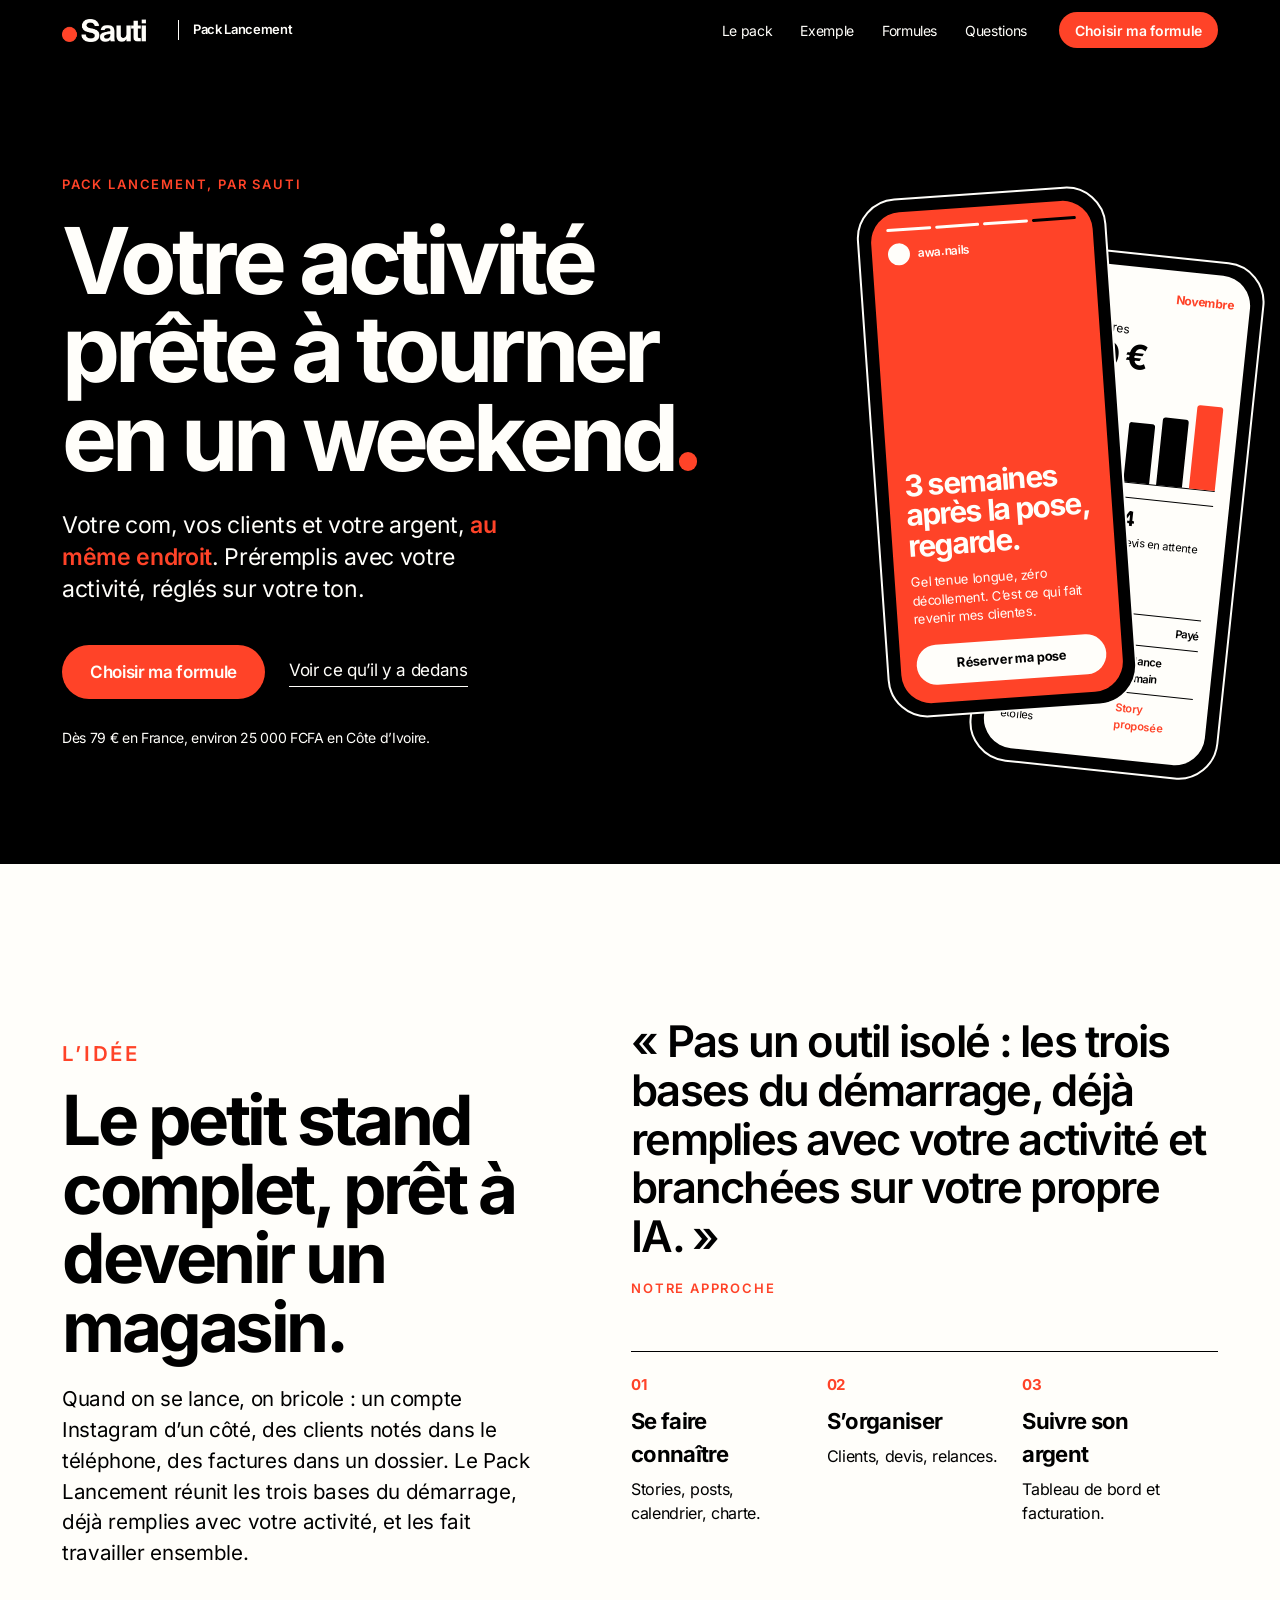
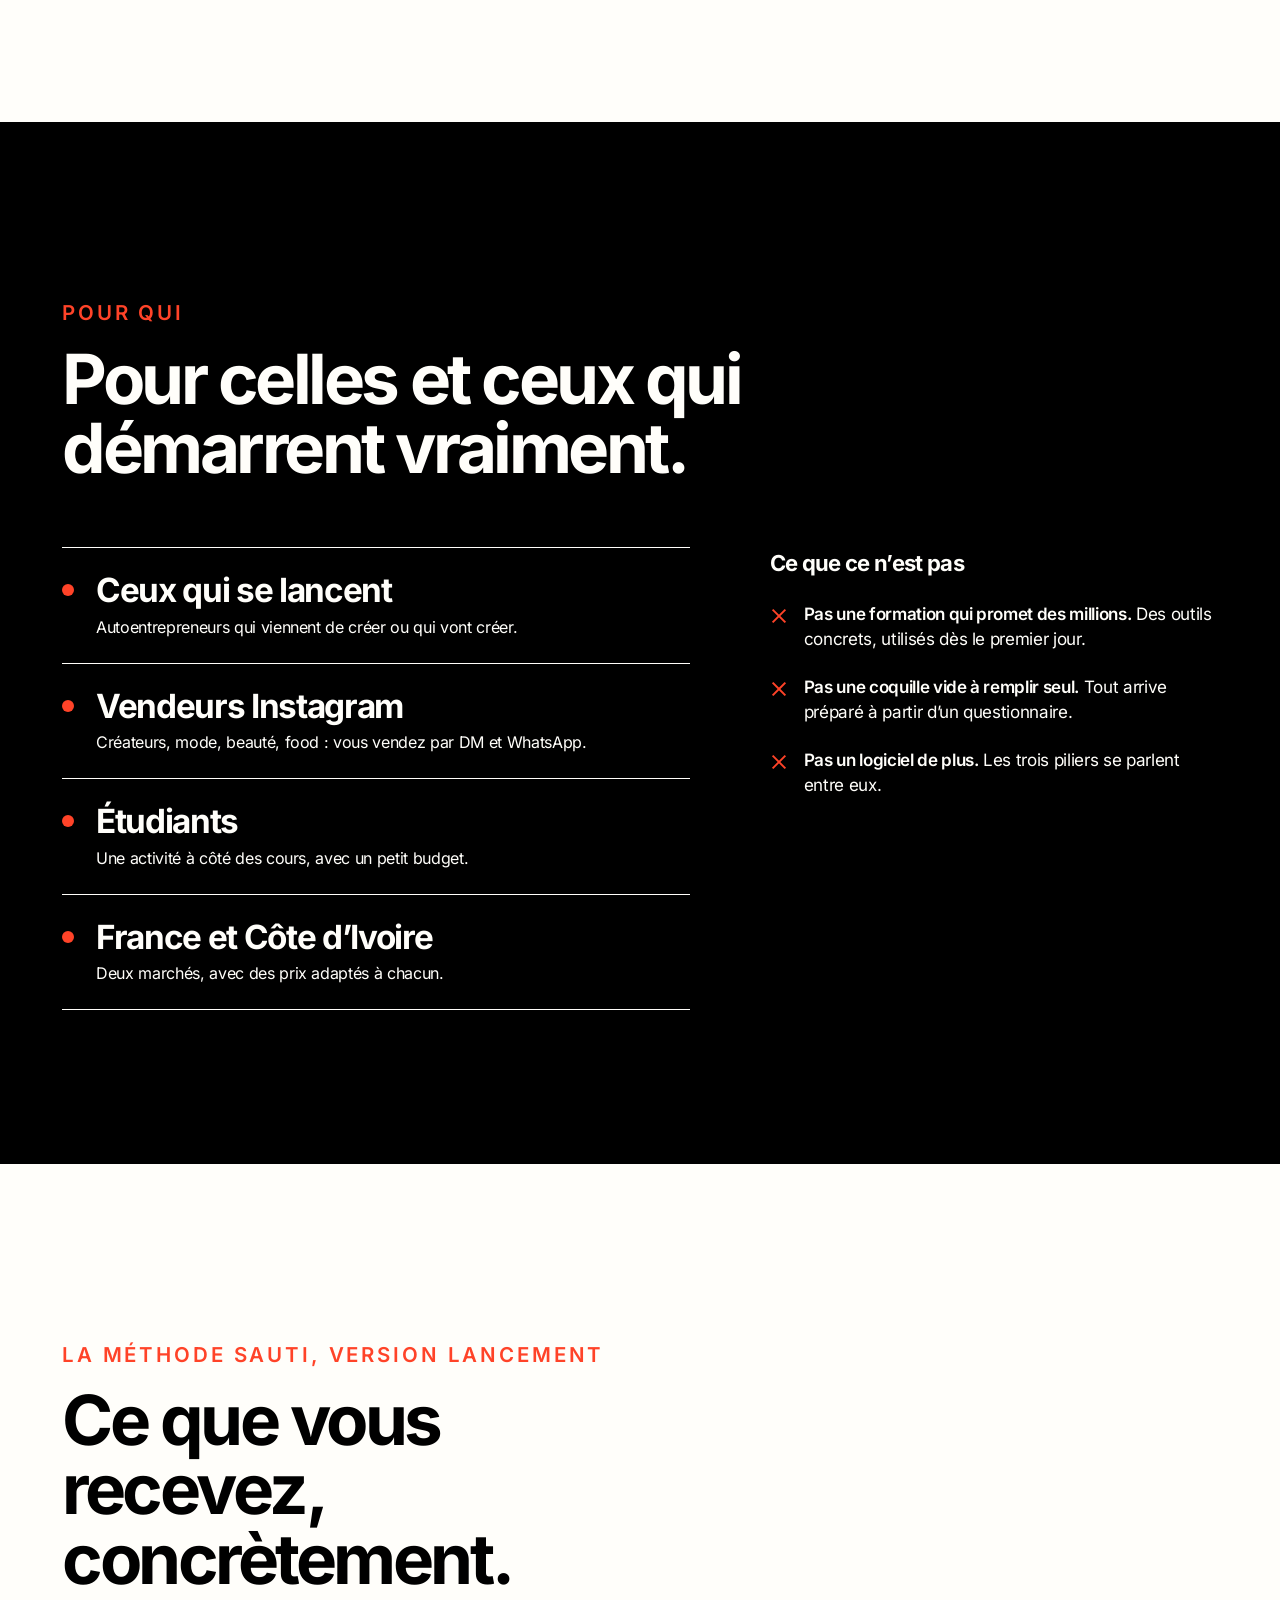
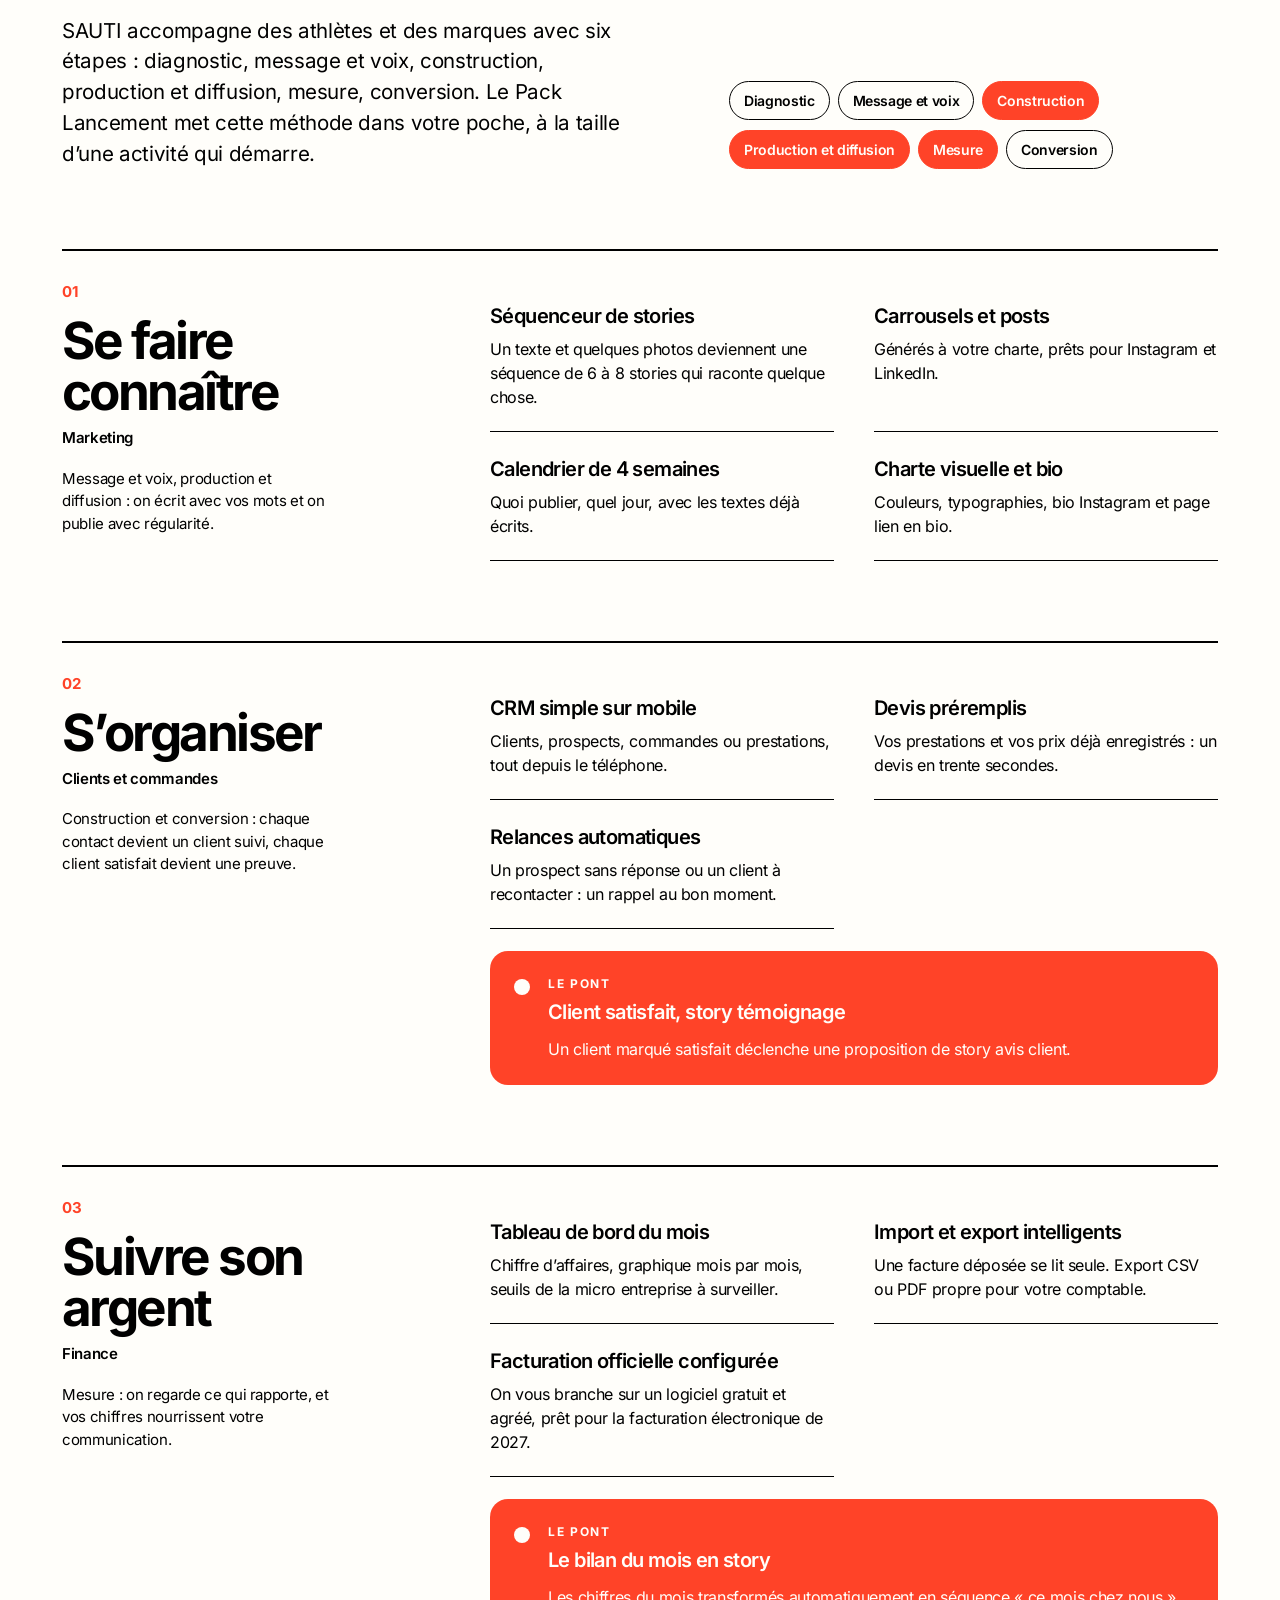
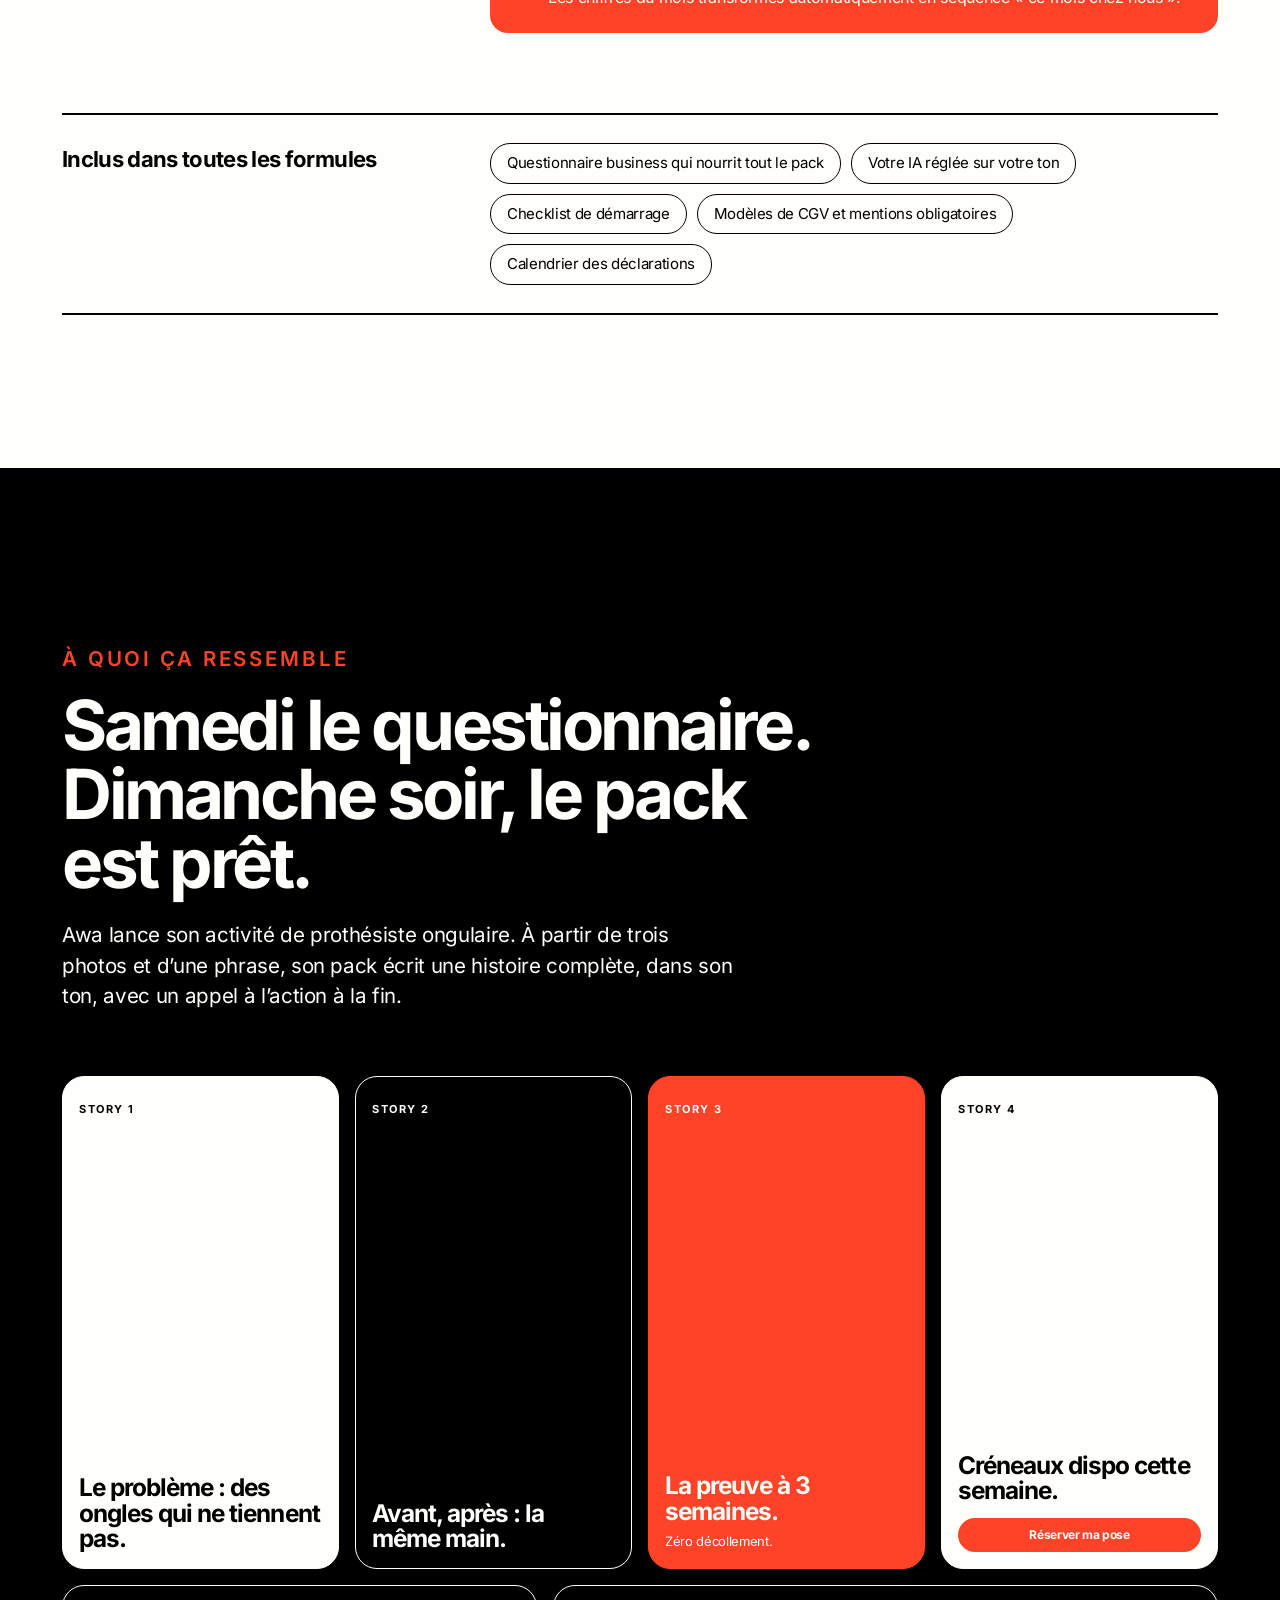
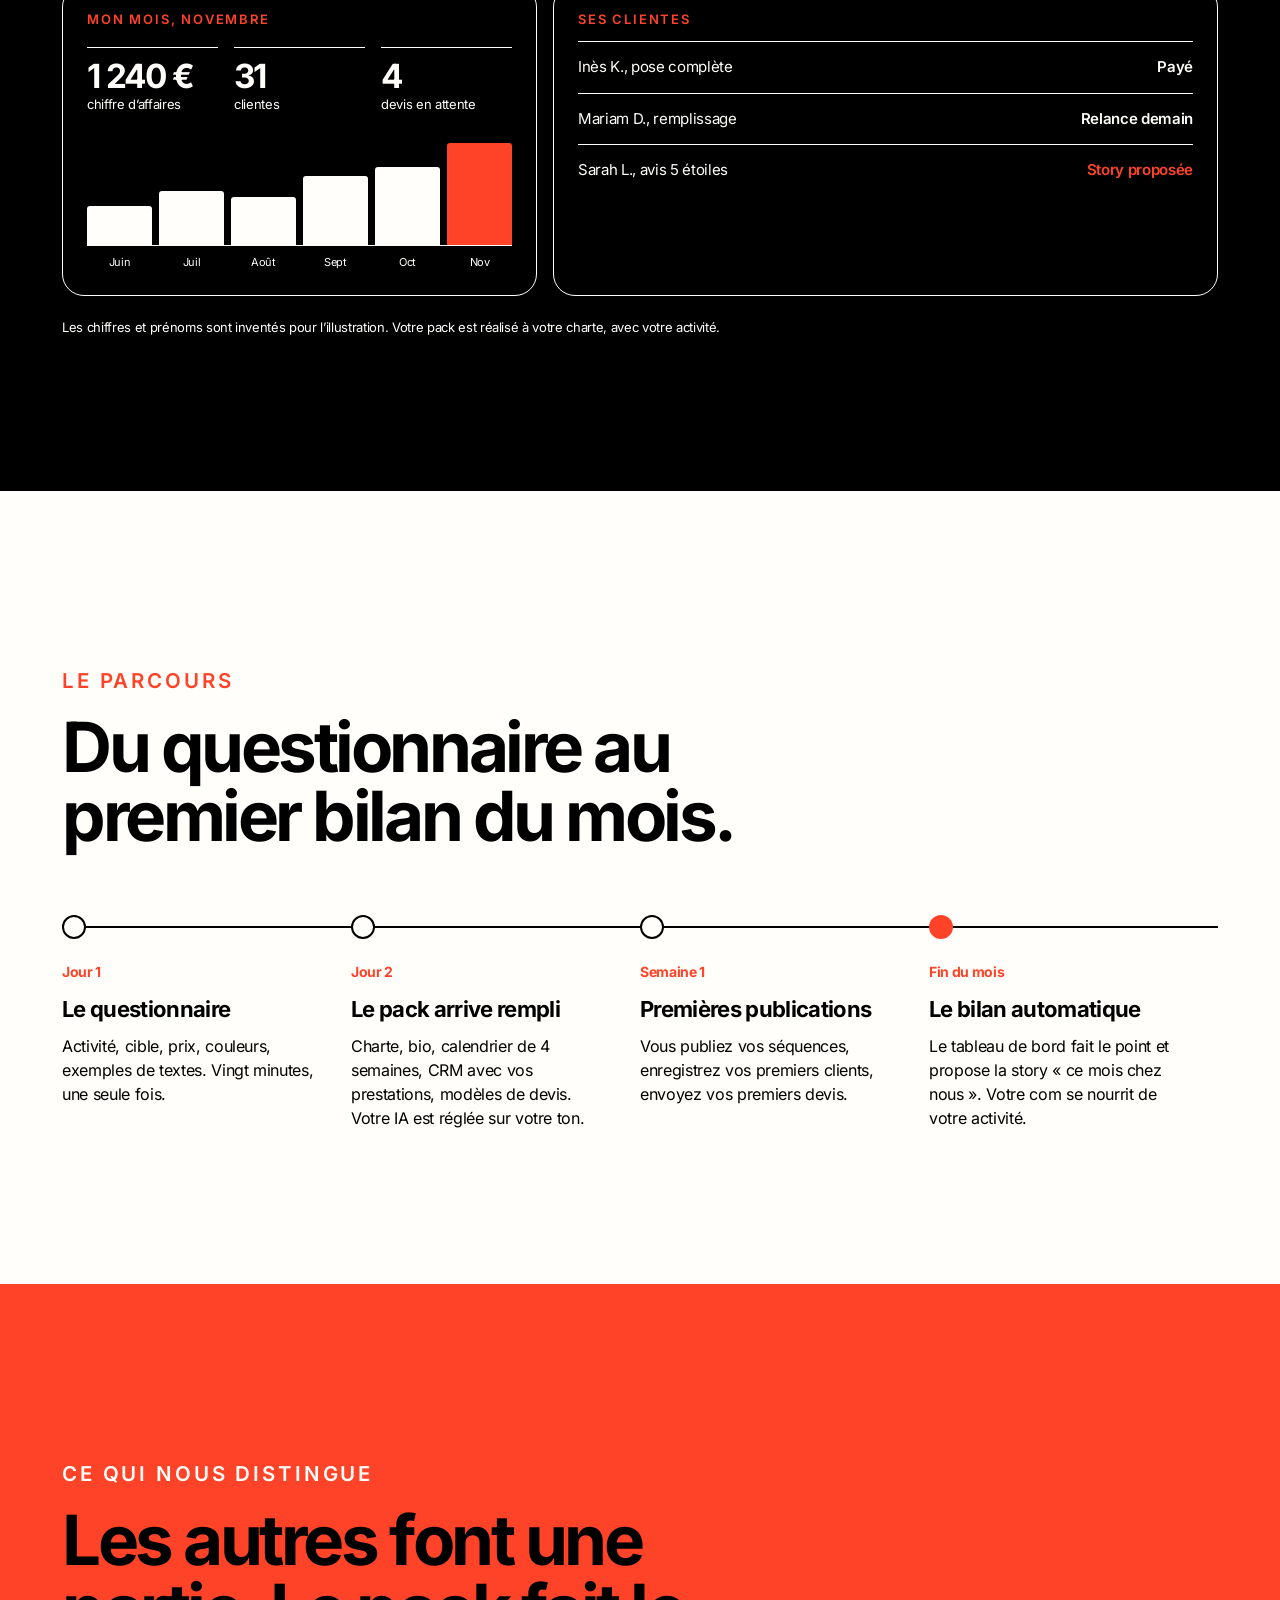
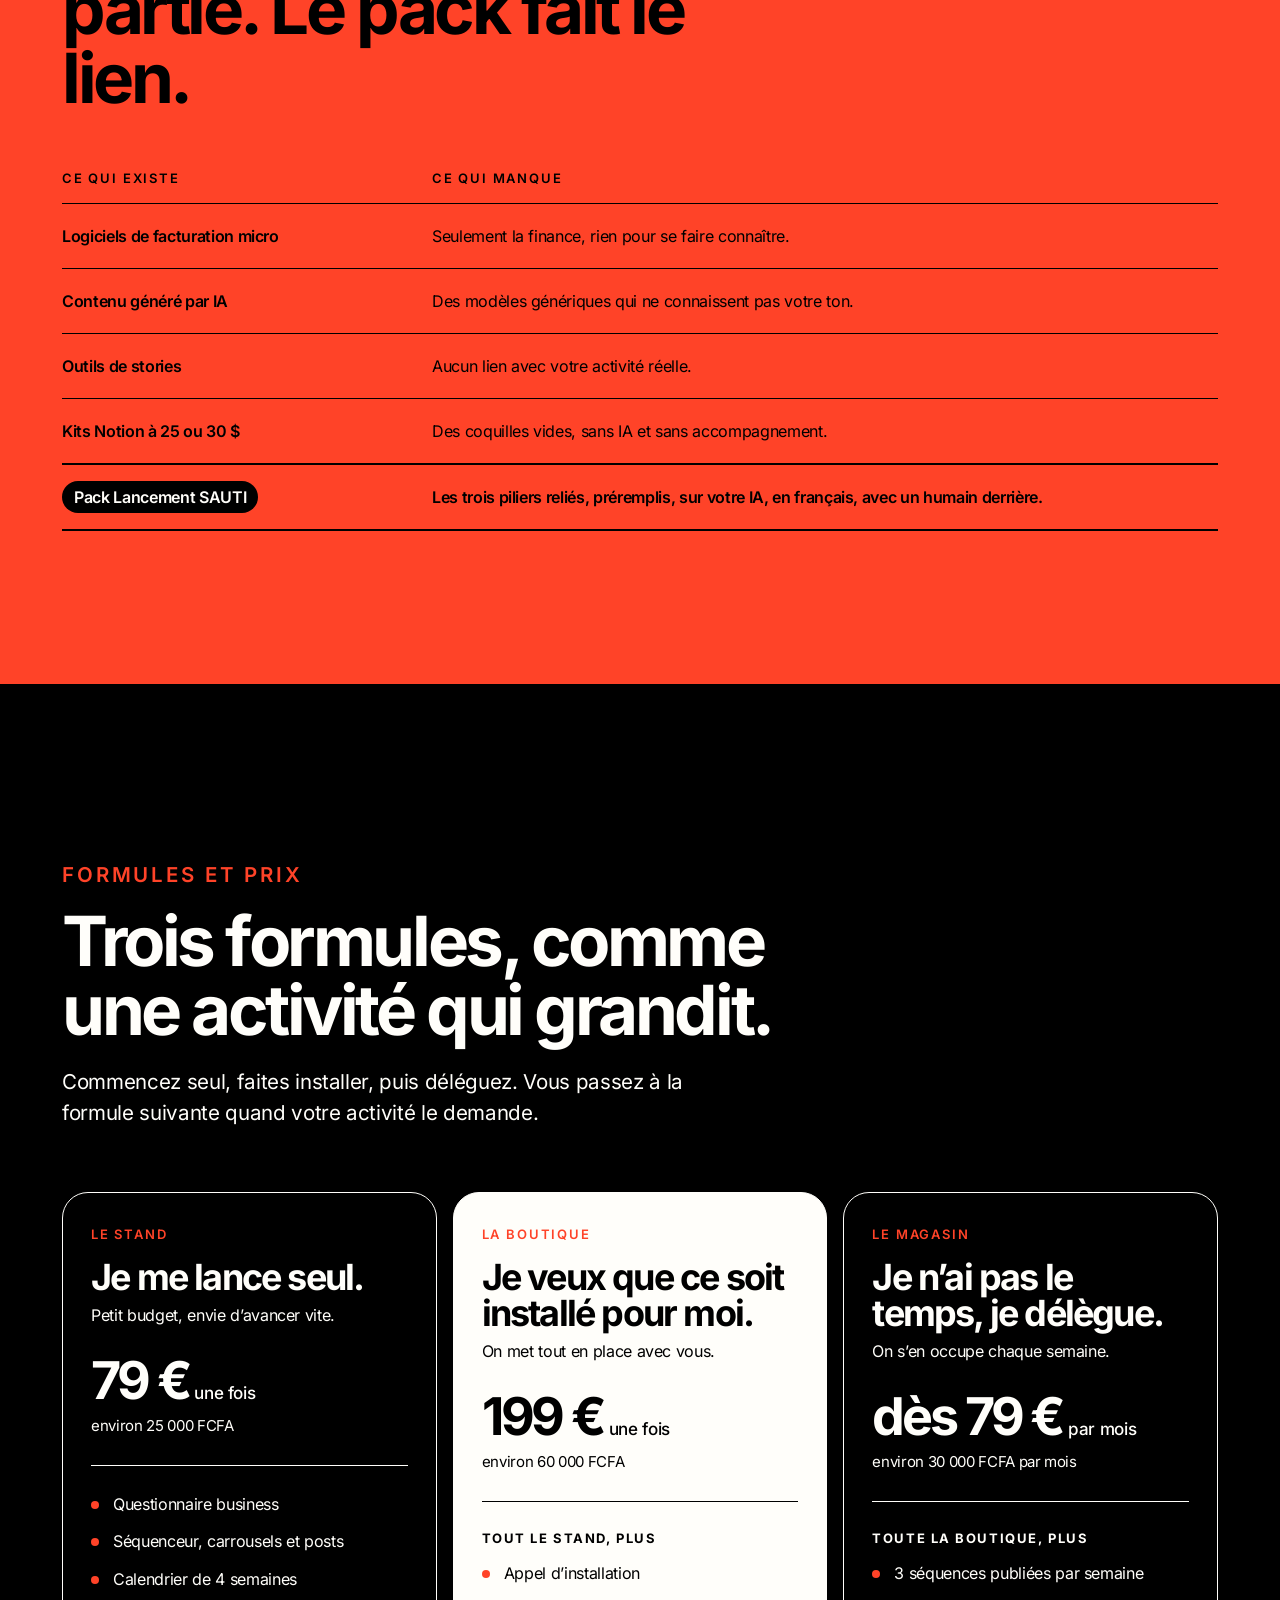
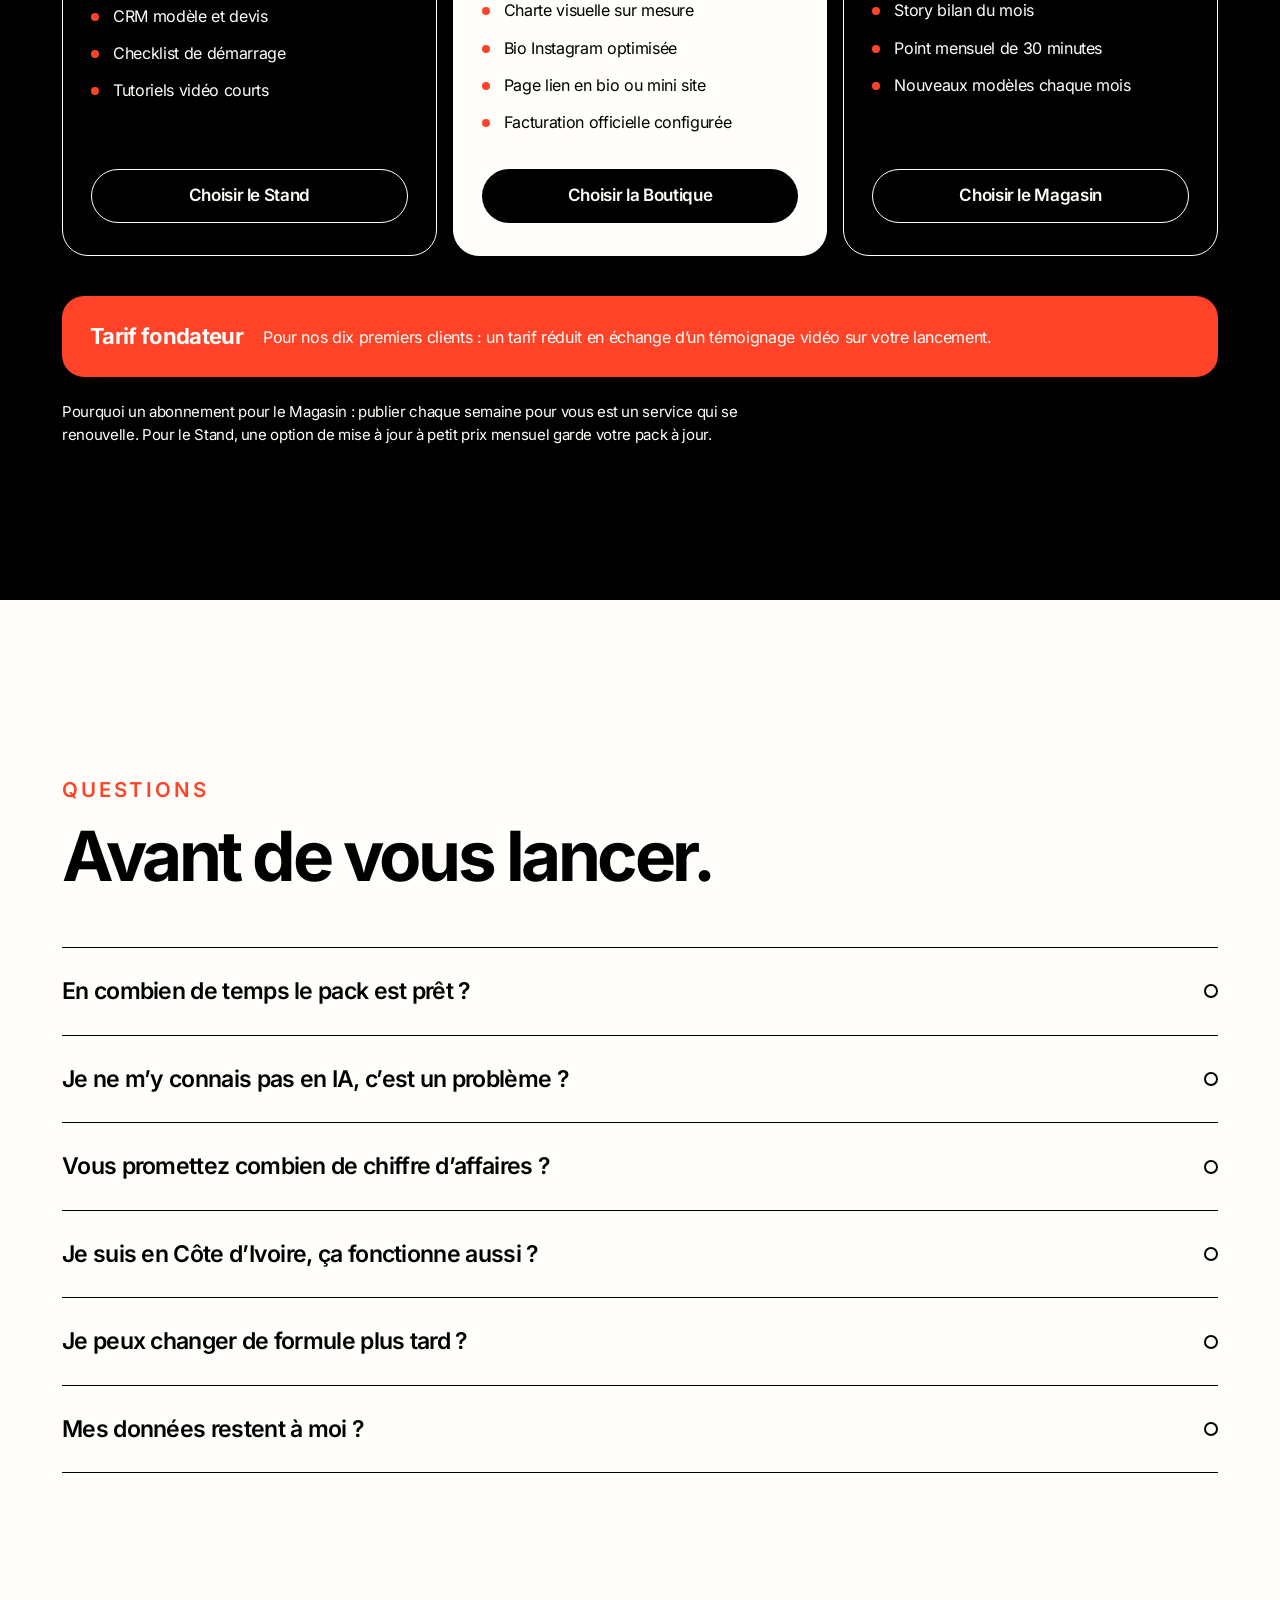
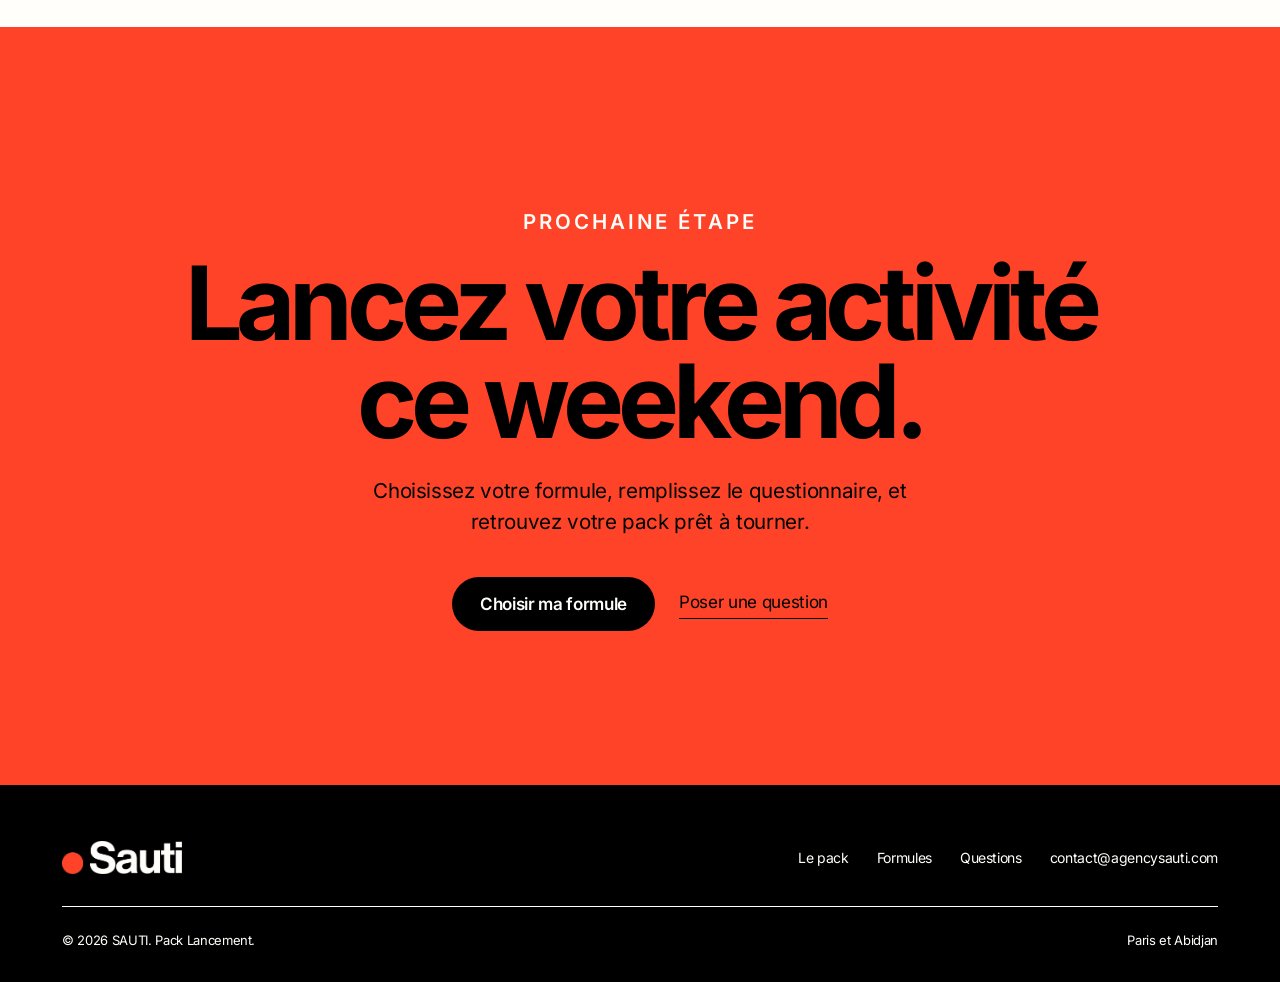
==== index.html @ 73165f54 "Add files via upload" ====
<!doctype html>
<html lang="fr">
<head>
<meta charset="utf-8">
<meta name="viewport" content="width=device-width,initial-scale=1,viewport-fit=cover">
<title>Pack Lancement par SAUTI, votre activité prête en un weekend</title>
<meta name="description" content="Le Pack Lancement SAUTI : votre communication, vos clients et votre argent au même endroit, préremplis avec votre activité et prêts en un weekend. Trois formules, en France et en Côte d'Ivoire.">
<meta name="theme-color" content="#000000">
<meta property="og:type" content="website">
<meta property="og:title" content="Pack Lancement par SAUTI">
<meta property="og:description" content="Votre activité prête à tourner en un weekend : votre com, vos clients et votre argent, au même endroit.">
<link rel="icon" href="favicon.png" type="image/png">
<link rel="apple-touch-icon" href="apple-touch-icon.png">
<link rel="preload" as="font" type="font/woff2" href="inter-700.woff2" crossorigin>
<link rel="stylesheet" href="style.css">
<script>document.documentElement.classList.add('js')</script>
</head>
<body>
<a class="skip" href="#contenu">Aller au contenu</a>

<header class="nav" id="nav">
  <div class="nav-in">
    <a class="brand" href="#top" aria-label="SAUTI, haut de page">
      <img class="on-dark" src="logo-cream.png" width="565" height="155" alt="">
      <img class="on-light" src="logo-dark.png" width="565" height="155" alt="">
    </a>
    <span class="brand-tag">Pack Lancement</span>
    <nav class="links" aria-label="Navigation principale">
      <a href="#pack">Le pack</a>
      <a href="#exemple">Exemple</a>
      <a href="#formules">Formules</a>
      <a href="#questions">Questions</a>
    </nav>
    <a class="nav-cta" href="#formules">Choisir ma formule</a>
    <button class="burger" id="burger" type="button" aria-expanded="false" aria-controls="menu" aria-label="Ouvrir le menu"><i></i><i></i></button>
  </div>
</header>
<div class="menu" id="menu" aria-label="Menu">
  <a href="#pack">Le pack</a>
  <a href="#exemple">Exemple</a>
  <a href="#formules">Formules</a>
  <a href="#questions">Questions</a>
  <a class="menu-cta" href="#formules">Choisir ma formule</a>
</div>

<main id="contenu">

  <section class="hero" id="top" data-nav="dark">
    <div class="wrap hero-grid">
      <div>
        <p class="label">Pack Lancement, par SAUTI</p>
        <h1>Votre activité prête à tourner en un weekend<span class="dot" aria-hidden="true"></span></h1>
        <p class="lead">Votre com, vos clients et votre argent, <b>au même endroit</b>. Préremplis avec votre activité, réglés sur votre ton.</p>
        <div class="hero-actions">
          <a class="btn orange" href="#formules">Choisir ma formule</a>
          <a class="more" href="#pack">Voir ce qu’il y a dedans</a>
        </div>
        <p class="hero-note">Dès 79 € en France, environ 25 000 FCFA en Côte d’Ivoire.</p>
      </div>
      <div class="phones" aria-label="Aperçu du pack sur téléphone, exemple fictif">
        <div class="phone back" aria-hidden="true">
          <div class="screen dash">
            <p class="dash-top"><span>Mon mois</span><b>Novembre</b></p>
            <p class="dash-ca">Chiffre d’affaires<strong>1 240 €</strong></p>
            <div class="bars"><i style="height:38%"></i><i style="height:52%"></i><i style="height:45%"></i><i style="height:66%"></i><i style="height:74%"></i><i style="height:92%"></i></div>
            <div class="dash-kpi"><div><strong>31</strong>clientes</div><div><strong>4</strong>devis en attente</div></div>
            <ul class="dash-list">
              <li><span>Inès K., pose complète</span><span>Payé</span></li>
              <li><span>Mariam D., remplissage</span><span>Relance demain</span></li>
              <li><span>Sarah L., avis 5 étoiles</span><span class="o">Story proposée</span></li>
            </ul>
          </div>
        </div>
        <div class="phone front" aria-hidden="true">
          <div class="screen story">
            <div class="story-bars"><i></i><i></i><i></i><i class="off"></i></div>
            <p class="story-who">awa.nails</p>
            <p class="story-big">3 semaines après la pose, regarde.</p>
            <p class="story-small">Gel tenue longue, zéro décollement. C’est ce qui fait revenir mes clientes.</p>
            <p class="story-cta">Réserver ma pose</p>
          </div>
        </div>
        <p class="phone-tag">Exemple fictif</p>
      </div>
    </div>
  </section>

  <section class="sec" data-nav="light" aria-labelledby="idee-t">
    <div class="wrap idea-grid">
      <div class="sec-head reveal">
        <p class="label">L’idée</p>
        <h2 id="idee-t">Le petit stand complet, prêt à devenir un magasin.</h2>
        <p>Quand on se lance, on bricole : un compte Instagram d’un côté, des clients notés dans le téléphone, des factures dans un dossier. Le Pack Lancement réunit les trois bases du démarrage, déjà remplies avec votre activité, et les fait travailler ensemble.</p>
      </div>
      <div class="reveal">
        <p class="quote">« Pas un outil isolé : les trois bases du démarrage, déjà remplies avec votre activité et branchées sur votre propre IA. »<small>Notre approche</small></p>
        <ol class="pillars-mini">
          <li><b>01</b><strong>Se faire connaître</strong><span>Stories, posts, calendrier, charte.</span></li>
          <li><b>02</b><strong>S’organiser</strong><span>Clients, devis, relances.</span></li>
          <li><b>03</b><strong>Suivre son argent</strong><span>Tableau de bord et facturation.</span></li>
        </ol>
      </div>
    </div>
  </section>

  <section class="sec dark" data-nav="dark" aria-labelledby="pourqui-t">
    <div class="wrap">
      <div class="sec-head reveal">
        <p class="label">Pour qui</p>
        <h2 id="pourqui-t">Pour celles et ceux qui démarrent vraiment.</h2>
      </div>
      <div class="who-grid">
        <ul class="who-list reveal">
          <li><strong>Ceux qui se lancent</strong><span>Autoentrepreneurs qui viennent de créer ou qui vont créer.</span></li>
          <li><strong>Vendeurs Instagram</strong><span>Créateurs, mode, beauté, food : vous vendez par DM et WhatsApp.</span></li>
          <li><strong>Étudiants</strong><span>Une activité à côté des cours, avec un petit budget.</span></li>
          <li><strong>France et Côte d’Ivoire</strong><span>Deux marchés, avec des prix adaptés à chacun.</span></li>
        </ul>
        <div class="not reveal">
          <h3>Ce que ce n’est pas</h3>
          <ul>
            <li><b>Pas une formation qui promet des millions.</b> Des outils concrets, utilisés dès le premier jour.</li>
            <li><b>Pas une coquille vide à remplir seul.</b> Tout arrive préparé à partir d’un questionnaire.</li>
            <li><b>Pas un logiciel de plus.</b> Les trois piliers se parlent entre eux.</li>
          </ul>
        </div>
      </div>
    </div>
  </section>

  <section class="sec" id="pack" data-nav="light" aria-labelledby="pack-t">
    <div class="wrap">
      <div class="method-intro reveal">
        <div class="sec-head">
          <p class="label">La méthode SAUTI, version lancement</p>
          <h2 id="pack-t">Ce que vous recevez, concrètement.</h2>
          <p>SAUTI accompagne des athlètes et des marques avec six étapes : diagnostic, message et voix, construction, production et diffusion, mesure, conversion. Le Pack Lancement met cette méthode dans votre poche, à la taille d’une activité qui démarre.</p>
        </div>
        <p class="method-steps" aria-label="Les six étapes de la méthode SAUTI"><span>Diagnostic</span><span>Message et voix</span><span class="o">Construction</span><span class="o">Production et diffusion</span><span class="o">Mesure</span><span>Conversion</span></p>
      </div>

      <article class="pillar">
        <div class="pillar-name">
          <b>01</b>
          <h3>Se faire connaître</h3>
          <p>Marketing</p>
          <small>Message et voix, production et diffusion : on écrit avec vos mots et on publie avec régularité.</small>
        </div>
        <ul class="items">
          <li><strong>Séquenceur de stories</strong><p>Un texte et quelques photos deviennent une séquence de 6 à 8 stories qui raconte quelque chose.</p></li>
          <li><strong>Carrousels et posts</strong><p>Générés à votre charte, prêts pour Instagram et LinkedIn.</p></li>
          <li><strong>Calendrier de 4 semaines</strong><p>Quoi publier, quel jour, avec les textes déjà écrits.</p></li>
          <li><strong>Charte visuelle et bio</strong><p>Couleurs, typographies, bio Instagram et page lien en bio.</p></li>
        </ul>
      </article>

      <article class="pillar">
        <div class="pillar-name">
          <b>02</b>
          <h3>S’organiser</h3>
          <p>Clients et commandes</p>
          <small>Construction et conversion : chaque contact devient un client suivi, chaque client satisfait devient une preuve.</small>
        </div>
        <ul class="items">
          <li><strong>CRM simple sur mobile</strong><p>Clients, prospects, commandes ou prestations, tout depuis le téléphone.</p></li>
          <li><strong>Devis préremplis</strong><p>Vos prestations et vos prix déjà enregistrés : un devis en trente secondes.</p></li>
          <li><strong>Relances automatiques</strong><p>Un prospect sans réponse ou un client à recontacter : un rappel au bon moment.</p></li>
          <li class="bridge"><em>Le pont</em><strong>Client satisfait, story témoignage</strong><p>Un client marqué satisfait déclenche une proposition de story avis client.</p></li>
        </ul>
      </article>

      <article class="pillar">
        <div class="pillar-name">
          <b>03</b>
          <h3>Suivre son argent</h3>
          <p>Finance</p>
          <small>Mesure : on regarde ce qui rapporte, et vos chiffres nourrissent votre communication.</small>
        </div>
        <ul class="items">
          <li><strong>Tableau de bord du mois</strong><p>Chiffre d’affaires, graphique mois par mois, seuils de la micro entreprise à surveiller.</p></li>
          <li><strong>Import et export intelligents</strong><p>Une facture déposée se lit seule. Export CSV ou PDF propre pour votre comptable.</p></li>
          <li><strong>Facturation officielle configurée</strong><p>On vous branche sur un logiciel gratuit et agréé, prêt pour la facturation électronique de 2027.</p></li>
          <li class="bridge"><em>Le pont</em><strong>Le bilan du mois en story</strong><p>Les chiffres du mois transformés automatiquement en séquence « ce mois chez nous ».</p></li>
        </ul>
      </article>

      <div class="included reveal">
        <h3>Inclus dans toutes les formules</h3>
        <ul>
          <li>Questionnaire business qui nourrit tout le pack</li>
          <li>Votre IA réglée sur votre ton</li>
          <li>Checklist de démarrage</li>
          <li>Modèles de CGV et mentions obligatoires</li>
          <li>Calendrier des déclarations</li>
        </ul>
      </div>
    </div>
  </section>

  <section class="sec dark" id="exemple" data-nav="dark" aria-labelledby="exemple-t">
    <div class="wrap">
      <div class="sec-head reveal">
        <p class="label">À quoi ça ressemble</p>
        <h2 id="exemple-t">Samedi le questionnaire. Dimanche soir, le pack est prêt.</h2>
        <p>Awa lance son activité de prothésiste ongulaire. À partir de trois photos et d’une phrase, son pack écrit une histoire complète, dans son ton, avec un appel à l’action à la fin.</p>
      </div>
      <ol class="example-grid reveal" aria-label="Une séquence de stories générée">
        <li class="frame f1"><span class="n">STORY 1</span><strong>Le problème : des ongles qui ne tiennent pas.</strong></li>
        <li class="frame f2"><span class="n">STORY 2</span><strong>Avant, après : la même main.</strong></li>
        <li class="frame f3"><span class="n">STORY 3</span><strong>La preuve à 3 semaines.</strong><span>Zéro décollement.</span></li>
        <li class="frame f4"><span class="n">STORY 4</span><strong>Créneaux dispo cette semaine.</strong><i>Réserver ma pose</i></li>
      </ol>
      <div class="example-row reveal">
        <div class="panel">
          <h3>Mon mois, novembre</h3>
          <div class="kpis"><div><strong>1 240 €</strong>chiffre d’affaires</div><div><strong>31</strong>clientes</div><div><strong>4</strong>devis en attente</div></div>
          <div class="bars" style="margin-top:22px"><i style="height:36%"></i><i style="height:50%"></i><i style="height:44%"></i><i style="height:64%"></i><i style="height:72%"></i><i style="height:94%"></i></div>
          <div class="months" aria-hidden="true"><span>Juin</span><span>Juil</span><span>Août</span><span>Sept</span><span>Oct</span><span>Nov</span></div>
        </div>
        <div class="panel">
          <h3>Ses clientes</h3>
          <ul class="crm">
            <li><span>Inès K., pose complète</span><span>Payé</span></li>
            <li><span>Mariam D., remplissage</span><span>Relance demain</span></li>
            <li><span>Sarah L., avis 5 étoiles</span><span class="o">Story proposée</span></li>
          </ul>
        </div>
      </div>
      <p class="fine">Les chiffres et prénoms sont inventés pour l’illustration. Votre pack est réalisé à votre charte, avec votre activité.</p>
    </div>
  </section>

  <section class="sec" data-nav="light" aria-labelledby="parcours-t">
    <div class="wrap">
      <div class="sec-head reveal">
        <p class="label">Le parcours</p>
        <h2 id="parcours-t">Du questionnaire au premier bilan du mois.</h2>
      </div>
      <ol class="timeline reveal">
        <li><b>Jour 1</b><strong>Le questionnaire</strong><p>Activité, cible, prix, couleurs, exemples de textes. Vingt minutes, une seule fois.</p></li>
        <li><b>Jour 2</b><strong>Le pack arrive rempli</strong><p>Charte, bio, calendrier de 4 semaines, CRM avec vos prestations, modèles de devis. Votre IA est réglée sur votre ton.</p></li>
        <li><b>Semaine 1</b><strong>Premières publications</strong><p>Vous publiez vos séquences, enregistrez vos premiers clients, envoyez vos premiers devis.</p></li>
        <li><b>Fin du mois</b><strong>Le bilan automatique</strong><p>Le tableau de bord fait le point et propose la story « ce mois chez nous ». Votre com se nourrit de votre activité.</p></li>
      </ol>
    </div>
  </section>

  <section class="sec orange-bg" data-nav="light" aria-labelledby="diff-t">
    <div class="wrap">
      <div class="sec-head reveal">
        <p class="label">Ce qui nous distingue</p>
        <h2 id="diff-t">Les autres font une partie. Le pack fait le lien.</h2>
      </div>
      <table class="compare reveal">
        <thead><tr><th scope="col">Ce qui existe</th><th scope="col">Ce qui manque</th></tr></thead>
        <tbody>
          <tr><td>Logiciels de facturation micro</td><td>Seulement la finance, rien pour se faire connaître.</td></tr>
          <tr><td>Contenu généré par IA</td><td>Des modèles génériques qui ne connaissent pas votre ton.</td></tr>
          <tr><td>Outils de stories</td><td>Aucun lien avec votre activité réelle.</td></tr>
          <tr><td>Kits Notion à 25 ou 30 $</td><td>Des coquilles vides, sans IA et sans accompagnement.</td></tr>
          <tr class="us"><td><span>Pack Lancement SAUTI</span></td><td>Les trois piliers reliés, préremplis, sur votre IA, en français, avec un humain derrière.</td></tr>
        </tbody>
      </table>
    </div>
  </section>

  <section class="sec dark" id="formules" data-nav="dark" aria-labelledby="formules-t">
    <div class="wrap">
      <div class="sec-head reveal">
        <p class="label">Formules et prix</p>
        <h2 id="formules-t">Trois formules, comme une activité qui grandit.</h2>
        <p>Commencez seul, faites installer, puis déléguez. Vous passez à la formule suivante quand votre activité le demande.</p>
      </div>
      <div class="plans reveal">
        <article class="plan">
          <p class="tag">Le Stand</p>
          <h3>Je me lance seul.</h3>
          <p class="for">Petit budget, envie d’avancer vite.</p>
          <p class="price">79 €<small> une fois</small></p>
          <p class="fcfa">environ 25 000 FCFA</p>
          <ul>
            <li>Questionnaire business</li>
            <li>Séquenceur, carrousels et posts</li>
            <li>Calendrier de 4 semaines</li>
            <li>CRM modèle et devis</li>
            <li>Checklist de démarrage</li>
            <li>Tutoriels vidéo courts</li>
          </ul>
          <a class="btn line" href="mailto:contact@agencysauti.com?subject=Pack%20Lancement%2C%20formule%20Le%20Stand">Choisir le Stand</a>
        </article>
        <article class="plan featured">
          <p class="tag">La Boutique</p>
          <h3>Je veux que ce soit installé pour moi.</h3>
          <p class="for">On met tout en place avec vous.</p>
          <p class="price">199 €<small> une fois</small></p>
          <p class="fcfa">environ 60 000 FCFA</p>
          <ul>
            <li class="head">Tout le Stand, plus</li>
            <li>Appel d’installation</li>
            <li>Charte visuelle sur mesure</li>
            <li>Bio Instagram optimisée</li>
            <li>Page lien en bio ou mini site</li>
            <li>Facturation officielle configurée</li>
          </ul>
          <a class="btn ink" href="mailto:contact@agencysauti.com?subject=Pack%20Lancement%2C%20formule%20La%20Boutique">Choisir la Boutique</a>
        </article>
        <article class="plan">
          <p class="tag">Le Magasin</p>
          <h3>Je n’ai pas le temps, je délègue.</h3>
          <p class="for">On s’en occupe chaque semaine.</p>
          <p class="price">dès 79 €<small> par mois</small></p>
          <p class="fcfa">environ 30 000 FCFA par mois</p>
          <ul>
            <li class="head">Toute la Boutique, plus</li>
            <li>3 séquences publiées par semaine</li>
            <li>Story bilan du mois</li>
            <li>Point mensuel de 30 minutes</li>
            <li>Nouveaux modèles chaque mois</li>
          </ul>
          <a class="btn line" href="mailto:contact@agencysauti.com?subject=Pack%20Lancement%2C%20formule%20Le%20Magasin">Choisir le Magasin</a>
        </article>
      </div>
      <div class="founder reveal">
        <strong>Tarif fondateur</strong>
        <p>Pour nos dix premiers clients : un tarif réduit en échange d’un témoignage vidéo sur votre lancement.</p>
      </div>
      <p class="why">Pourquoi un abonnement pour le Magasin : publier chaque semaine pour vous est un service qui se renouvelle. Pour le Stand, une option de mise à jour à petit prix mensuel garde votre pack à jour.</p>
    </div>
  </section>

  <section class="sec" id="questions" data-nav="light" aria-labelledby="faq-t">
    <div class="wrap">
      <div class="sec-head reveal">
        <p class="label">Questions</p>
        <h2 id="faq-t">Avant de vous lancer.</h2>
      </div>
      <div class="faq reveal">
        <details>
          <summary>En combien de temps le pack est prêt ?</summary>
          <p>Le questionnaire prend une vingtaine de minutes. Votre pack arrive rempli le lendemain : charte, bio, calendrier de 4 semaines, CRM et modèles de devis.</p>
        </details>
        <details>
          <summary>Je ne m’y connais pas en IA, c’est un problème ?</summary>
          <p>Non. Votre IA est réglée pour vous à partir du questionnaire, sur votre ton et votre activité. Des tutoriels vidéo courts montrent chaque geste, et la Boutique inclut un appel d’installation.</p>
        </details>
        <details>
          <summary>Vous promettez combien de chiffre d’affaires ?</summary>
          <p>Aucun chiffre. C’est ce qui nous sépare des formations : nous livrons des outils concrets et une méthode, vous les utilisez dès le premier jour.</p>
        </details>
        <details>
          <summary>Je suis en Côte d’Ivoire, ça fonctionne aussi ?</summary>
          <p>Oui. Le pack est pensé pour la France et la Côte d’Ivoire, avec des prix adaptés à chaque marché. La facturation officielle configurée concerne les activités déclarées en France.</p>
        </details>
        <details>
          <summary>Je peux changer de formule plus tard ?</summary>
          <p>Oui. Les formules se suivent : vous commencez avec le Stand, vous passez à la Boutique ou au Magasin quand votre activité grandit.</p>
        </details>
        <details>
          <summary>Mes données restent à moi ?</summary>
          <p>Oui. Vos clients, vos chiffres et vos contenus vous appartiennent. Vous pouvez les exporter à tout moment en CSV ou en PDF.</p>
        </details>
      </div>
    </div>
  </section>

  <section class="sec orange-bg final" data-nav="light" aria-labelledby="final-t">
    <div class="wrap reveal">
      <p class="label">Prochaine étape</p>
      <h2 id="final-t">Lancez votre activité ce weekend.</h2>
      <p>Choisissez votre formule, remplissez le questionnaire, et retrouvez votre pack prêt à tourner.</p>
      <div class="hero-actions">
        <a class="btn ink" href="#formules">Choisir ma formule</a>
        <a class="more" href="mailto:contact@agencysauti.com?subject=Pack%20Lancement%2C%20une%20question">Poser une question</a>
      </div>
    </div>
  </section>

</main>

<footer class="foot" data-nav="dark">
  <div class="wrap">
    <div class="foot-top">
      <img src="logo-cream.png" width="565" height="155" alt="SAUTI" loading="lazy">
      <div class="foot-links"><a href="#pack">Le pack</a><a href="#formules">Formules</a><a href="#questions">Questions</a><a href="mailto:contact@agencysauti.com">contact@agencysauti.com</a></div>
    </div>
    <div class="foot-bot"><span>© <span class="year">2026</span> SAUTI. Pack Lancement.</span><span>Paris et Abidjan</span></div>
  </div>
</footer>
<script src="script.js" defer></script>
</body>
</html>
---- style.css ----
@font-face{font-family:"Inter";font-style:normal;font-weight:400;font-display:swap;src:url("inter-400.woff2") format("woff2")}
@font-face{font-family:"Inter";font-style:normal;font-weight:500;font-display:swap;src:url("inter-500.woff2") format("woff2")}
@font-face{font-family:"Inter";font-style:normal;font-weight:600;font-display:swap;src:url("inter-600.woff2") format("woff2")}
@font-face{font-family:"Inter";font-style:normal;font-weight:700;font-display:swap;src:url("inter-700.woff2") format("woff2")}
:root{
  --orange:#ff4328;
  --paper:#fffefa;
  --ink:#000000;
  --pad:max(22px,env(safe-area-inset-left));
  --max:1200px;
  --nav:60px;
  --ease:cubic-bezier(.22,.8,.2,1);
  --font:-apple-system,BlinkMacSystemFont,"SF Pro Display","SF Pro Text","Inter","Helvetica Neue",Arial,sans-serif;
}
*,*::before,*::after{box-sizing:border-box}
html{-webkit-text-size-adjust:100%;scroll-behavior:smooth;scroll-padding-top:var(--nav)}
body{margin:0;background:var(--paper);color:var(--ink);font-family:var(--font);font-size:17px;line-height:1.5;letter-spacing:-.02em;-webkit-font-smoothing:antialiased;-moz-osx-font-smoothing:grayscale;overflow-x:clip}
body.menu-open{overflow:hidden}
img{display:block;max-width:100%}
a{color:inherit;text-decoration:none}
button{font:inherit;color:inherit;background:none;border:0;padding:0;cursor:pointer}
h1,h2,h3,p,ul,ol,dl,dd,figure{margin:0}
ul,ol{padding:0;list-style:none}
:focus-visible{outline:2px solid var(--orange);outline-offset:4px;border-radius:4px}
.skip{position:absolute;left:12px;top:-60px;z-index:100;background:var(--ink);color:var(--paper);padding:10px 16px;border-radius:8px}
.skip:focus{top:12px}
.wrap{max-width:var(--max);margin:0 auto;padding:0 var(--pad)}
.dot{display:inline-block;width:.2em;height:.2em;border-radius:50%;background:var(--orange);margin-left:.05em;vertical-align:baseline}
.label{font-size:13px;font-weight:600;letter-spacing:.14em;text-transform:uppercase;color:var(--orange)}

.nav{position:fixed;inset:0 0 auto;z-index:60;height:var(--nav);color:var(--paper);transition:background-color .35s var(--ease),color .35s var(--ease),box-shadow .35s var(--ease)}
.nav.is-light{color:var(--ink)}
.nav.is-scrolled{background:var(--ink);box-shadow:0 1px 0 var(--paper)}
.nav.is-light.is-scrolled{background:var(--paper);box-shadow:0 1px 0 var(--ink)}
.nav-in{max-width:var(--max);height:100%;margin:0 auto;padding:0 var(--pad);display:flex;align-items:center;gap:32px}
.brand{position:relative;display:block;width:84px;height:23px;flex:none}
.brand img{position:absolute;inset:0;width:100%;height:100%;object-fit:contain;object-position:left center;transition:opacity .35s var(--ease)}
.brand .on-light{opacity:0}
.is-light .brand .on-light{opacity:1}
.is-light .brand .on-dark{opacity:0}
.brand-tag{font-size:13px;font-weight:600;padding-left:14px;border-left:1px solid currentColor;white-space:nowrap}
.links{display:flex;gap:28px;margin-left:auto;font-size:14px}
.links a{transition:color .2s}
.links a:hover{color:var(--orange)}
.nav-cta{display:inline-flex;align-items:center;gap:8px;height:36px;padding:0 16px;border-radius:18px;background:var(--orange);color:var(--paper);font-size:14px;font-weight:600}
.burger{display:none;width:44px;height:44px;margin-left:auto;margin-right:-12px;position:relative}
.burger i{position:absolute;left:13px;right:13px;height:1.5px;background:currentColor;transition:transform .4s var(--ease),top .4s var(--ease)}
.burger i:first-child{top:18px}
.burger i:last-child{top:25px}
.burger[aria-expanded=true] i:first-child{top:21.5px;transform:rotate(45deg)}
.burger[aria-expanded=true] i:last-child{top:21.5px;transform:rotate(-45deg)}
.menu{position:fixed;inset:0;z-index:55;background:var(--ink);color:var(--paper);padding:calc(var(--nav) + 28px) var(--pad) 36px;display:flex;flex-direction:column;visibility:hidden;opacity:0;transition:opacity .35s var(--ease),visibility 0s linear .35s}
.menu-open .menu{visibility:visible;opacity:1;transition:opacity .35s var(--ease)}
.menu a{font-size:32px;font-weight:600;letter-spacing:-.035em;padding:10px 0}
.menu .menu-cta{margin-top:auto;font-size:19px;color:var(--orange)}
.menu-open .nav{color:var(--paper);background:transparent;box-shadow:none}
.menu-open .nav .brand .on-light{opacity:0}
.menu-open .nav .brand .on-dark{opacity:1}

.btn{display:inline-flex;align-items:center;justify-content:center;gap:12px;height:54px;padding:0 28px;border-radius:27px;font-size:17px;font-weight:600;white-space:nowrap;transition:transform .3s var(--ease),background-color .25s,color .25s}
.btn:active{transform:scale(.97)}
.btn.orange{background:var(--orange);color:var(--paper)}
.btn.orange:hover{background:var(--paper);color:var(--ink)}
.btn.ink{background:var(--ink);color:var(--paper)}
.btn.ink:hover{background:var(--orange)}
.btn.line{border:1px solid currentColor}
.btn.line:hover{background:var(--orange);border-color:var(--orange);color:var(--paper)}

.hero{background:var(--ink);color:var(--paper);padding:calc(var(--nav) + clamp(56px,9vw,120px)) 0 clamp(72px,9vw,120px);overflow:hidden}
.hero-grid{display:grid;grid-template-columns:7fr 5fr;gap:56px;align-items:center}
.hero h1{margin-top:22px;font-size:clamp(46px,7.2vw,100px);line-height:.96;letter-spacing:-.055em;font-weight:700}
.hero .lead{margin-top:28px;font-size:clamp(19px,1.8vw,24px);line-height:1.38;max-width:30ch}
.hero .lead b{color:var(--orange);font-weight:600}
.hero-actions{margin-top:40px;display:flex;flex-wrap:wrap;gap:14px 24px;align-items:center}
.hero-actions .more{font-size:17px;border-bottom:1px solid var(--paper);padding-bottom:2px}
.hero-actions .more:hover{color:var(--orange);border-color:var(--orange)}
.hero-note{margin-top:28px;font-size:14px}

.phones{position:relative;height:560px}
.phone{position:absolute;width:250px;height:520px;border-radius:40px;background:var(--ink);border:2px solid var(--paper);padding:12px;overflow:hidden}
.phone .screen{position:relative;height:100%;border-radius:30px;overflow:hidden;background:var(--paper);color:var(--ink)}
.phone.front{right:96px;top:10px;z-index:2;transform:rotate(-4deg)}
.phone.back{right:-24px;top:70px;transform:rotate(6deg)}
.phone .screen.story{display:flex;flex-direction:column;height:100%;padding:16px 16px 18px;background:var(--orange);color:var(--paper)}
.story-bars{display:flex;gap:4px}
.story-bars i{flex:1;height:3px;border-radius:2px;background:var(--paper)}
.story-bars i.off{background:var(--ink)}
.story-who{margin-top:12px;display:flex;align-items:center;gap:8px;font-size:12px;font-weight:600}
.story-who::before{content:"";width:22px;height:22px;border-radius:50%;background:var(--paper)}
.story-big{margin-top:auto;font-size:30px;line-height:1.02;letter-spacing:-.045em;font-weight:700}
.story-small{margin-top:12px;font-size:13px;line-height:1.4}
.story-cta{margin-top:18px;height:40px;border-radius:20px;background:var(--paper);color:var(--ink);display:flex;align-items:center;justify-content:center;font-size:13px;font-weight:700}
.dash{padding:20px 16px;display:flex;flex-direction:column;height:100%}
.dash-top{display:flex;justify-content:space-between;align-items:baseline;font-size:12px;font-weight:600}
.dash-top b{color:var(--orange)}
.dash-ca{margin-top:16px;font-size:12px}
.dash-ca strong{display:block;font-size:34px;letter-spacing:-.05em;line-height:1.05}
.bars{margin-top:16px;height:92px;display:flex;align-items:flex-end;gap:7px;border-bottom:1px solid var(--ink)}
.bars i{flex:1;background:var(--ink);border-radius:3px 3px 0 0}
.bars i:last-child{background:var(--orange)}
.dash-kpi{margin-top:14px;display:grid;grid-template-columns:1fr 1fr;gap:10px;font-size:11px}
.dash-kpi div{border-top:1px solid var(--ink);padding-top:6px}
.dash-kpi strong{display:block;font-size:20px;letter-spacing:-.04em}
.dash-list{margin-top:auto;font-size:11px}
.dash-list li{display:flex;justify-content:space-between;gap:8px;padding:7px 0;border-top:1px solid var(--ink)}
.dash-list li span:last-child{font-weight:600}
.dash-list li .o{color:var(--orange)}
.phone-tag{position:absolute;right:96px;bottom:-6px;font-size:12px;z-index:3}

.sec{padding:clamp(96px,12vw,160px) 0}
.sec-head{max-width:760px}
.sec-head h2{margin-top:16px;font-size:clamp(38px,5.4vw,72px);line-height:1;letter-spacing:-.05em;font-weight:700}
.sec-head p{margin-top:22px;font-size:clamp(18px,1.6vw,21px);line-height:1.5;max-width:52ch}
.dark{background:var(--ink);color:var(--paper)}
.orange-bg{background:var(--orange);color:var(--ink)}
.orange-bg .label{color:var(--paper)}

.idea-grid{display:grid;grid-template-columns:5fr 6fr;gap:56px 80px;align-items:start}
.quote{font-size:clamp(28px,3.4vw,46px);line-height:1.12;letter-spacing:-.04em;font-weight:600}
.quote small{display:block;margin-top:20px;font-size:13px;font-weight:600;letter-spacing:.14em;text-transform:uppercase;color:var(--orange)}
.pillars-mini{margin-top:56px;display:grid;grid-template-columns:repeat(3,1fr);border-top:1px solid var(--ink)}
.pillars-mini li{padding:22px 24px 0 0}
.pillars-mini b{display:block;color:var(--orange);font-size:15px}
.pillars-mini strong{display:block;margin-top:8px;font-size:22px;letter-spacing:-.03em}
.pillars-mini span{display:block;margin-top:6px;font-size:16px}

.who-grid{margin-top:64px;display:grid;grid-template-columns:7fr 5fr;gap:56px 80px}
.who-list li{display:grid;grid-template-columns:auto 1fr;gap:6px 22px;padding:24px 0;border-top:1px solid var(--paper)}
.who-list li:last-child{border-bottom:1px solid var(--paper)}
.who-list li::before{content:"";grid-row:span 2;width:12px;height:12px;margin-top:12px;border-radius:50%;background:var(--orange)}
.who-list strong{font-size:clamp(24px,2.6vw,34px);letter-spacing:-.04em;line-height:1.1}
.who-list span{font-size:16px}
.not h3{font-size:22px;letter-spacing:-.03em}
.not li{margin-top:22px;padding-left:34px;position:relative;font-size:17px;line-height:1.5}
.not li::before{content:"";position:absolute;left:0;top:13px;width:18px;height:2px;background:var(--orange);transform:rotate(45deg)}
.not li::after{content:"";position:absolute;left:0;top:13px;width:18px;height:2px;background:var(--orange);transform:rotate(-45deg)}
.not li b{font-weight:600}

.method-intro{display:grid;grid-template-columns:6fr 5fr;gap:40px 80px;align-items:end}
.method-steps{display:flex;flex-wrap:wrap;gap:10px 8px;font-size:14px;font-weight:600}
.method-steps span{padding:8px 14px;border:1px solid var(--ink);border-radius:20px}
.method-steps span.o{background:var(--orange);border-color:var(--orange);color:var(--paper)}
.pillar{margin-top:80px;display:grid;grid-template-columns:4fr 8fr;gap:32px 64px;padding-top:28px;border-top:2px solid var(--ink)}
.pillar-name{position:sticky;top:calc(var(--nav) + 32px);align-self:start}
.pillar-name b{font-size:15px;color:var(--orange)}
.pillar-name h3{margin-top:10px;font-size:clamp(34px,4vw,54px);line-height:1;letter-spacing:-.05em}
.pillar-name p{margin-top:10px;font-size:15px;font-weight:600}
.pillar-name small{display:block;margin-top:18px;font-size:15px;max-width:30ch}
.items{display:grid;grid-template-columns:1fr 1fr;gap:0 40px}
.items li{padding:22px 0;border-bottom:1px solid var(--ink)}
.items strong{font-size:20px;letter-spacing:-.03em;font-weight:600}
.items p{margin-top:6px;font-size:16px;line-height:1.5}
.items li.bridge{grid-column:1/-1;display:grid;grid-template-columns:auto 1fr;gap:4px 18px;background:var(--orange);color:var(--paper);padding:24px;border-radius:18px;margin-top:22px;border:0}
.items li.bridge::before{content:"";grid-row:span 3;width:16px;height:16px;margin-top:4px;border-radius:50%;background:var(--paper)}
.items li.bridge em{font-style:normal;font-size:12px;font-weight:700;letter-spacing:.14em;text-transform:uppercase}
.included{margin-top:80px;padding:28px 0;border-top:2px solid var(--ink);border-bottom:2px solid var(--ink);display:grid;grid-template-columns:4fr 8fr;gap:24px 64px}
.included h3{font-size:22px;letter-spacing:-.03em}
.included ul{display:flex;flex-wrap:wrap;gap:10px}
.included li{padding:8px 16px;border:1px solid var(--ink);border-radius:20px;font-size:15px}

.example-grid{margin-top:64px;display:grid;grid-template-columns:repeat(4,1fr);gap:16px}
.frame{aspect-ratio:9/16;border-radius:22px;padding:16px;display:flex;flex-direction:column;border:1px solid var(--paper)}
.frame .n{font-size:11px;font-weight:700;letter-spacing:.14em}
.frame strong{margin-top:auto;font-size:clamp(18px,1.9vw,26px);line-height:1.05;letter-spacing:-.04em}
.frame span{margin-top:8px;font-size:13px}
.frame.f1{background:var(--paper);color:var(--ink)}
.frame.f2{background:var(--ink);color:var(--paper)}
.frame.f3{background:var(--orange);color:var(--paper);border-color:var(--orange)}
.frame.f4{background:var(--paper);color:var(--ink)}
.frame.f4 i{display:block;margin-top:14px;height:34px;border-radius:17px;background:var(--orange);color:var(--paper);font-style:normal;font-size:12px;font-weight:700;display:flex;align-items:center;justify-content:center}
.example-row{margin-top:16px;display:grid;grid-template-columns:5fr 7fr;gap:16px}
.panel{border:1px solid var(--paper);border-radius:22px;padding:24px}
.panel h3{font-size:13px;font-weight:600;letter-spacing:.14em;text-transform:uppercase;color:var(--orange)}
.kpis{margin-top:18px;display:grid;grid-template-columns:repeat(3,1fr);gap:16px}
.kpis div{border-top:1px solid var(--paper);padding-top:10px;font-size:13px}
.kpis strong{display:block;font-size:clamp(26px,2.6vw,36px);letter-spacing:-.05em;line-height:1.1}
.panel .bars{border-color:var(--paper);height:110px}
.panel .bars i{background:var(--paper)}
.panel .bars i:last-child{background:var(--orange)}
.months{display:flex;gap:7px;margin-top:8px;font-size:11px}
.months span{flex:1;text-align:center}
.crm li{display:flex;justify-content:space-between;gap:16px;padding:14px 0;border-top:1px solid var(--paper);font-size:15px}
.crm li:first-child{margin-top:12px}
.crm li span:last-child{font-weight:600;white-space:nowrap}
.crm li .o{color:var(--orange)}
.fine{margin-top:22px;font-size:13px}

.timeline{margin-top:64px;display:grid;grid-template-columns:repeat(4,1fr);position:relative}
.timeline::before{content:"";position:absolute;left:0;right:0;top:11px;height:2px;background:var(--ink)}
.timeline li{position:relative;padding:44px 28px 0 0}
.timeline li::before{content:"";position:absolute;left:0;top:0;width:24px;height:24px;border-radius:50%;background:var(--paper);border:2px solid var(--ink)}
.timeline li:last-child::before{background:var(--orange);border-color:var(--orange)}
.timeline b{font-size:14px;color:var(--orange)}
.timeline strong{display:block;margin-top:8px;font-size:22px;letter-spacing:-.03em}
.timeline p{margin-top:8px;font-size:16px}

.compare{margin-top:56px;width:100%;border-collapse:collapse;font-size:16px}
.compare th{text-align:left;font-size:13px;font-weight:600;letter-spacing:.14em;text-transform:uppercase;padding:0 24px 14px 0}
.compare td{padding:20px 24px 20px 0;border-top:1px solid var(--ink);vertical-align:top}
.compare td:first-child{font-weight:600;width:32%}
.compare tr.us td{border-top:2px solid var(--ink);border-bottom:2px solid var(--ink);font-weight:600}
.compare tr.us td:first-child{color:var(--paper)}
.compare tr.us td:first-child span{background:var(--ink);padding:6px 12px;border-radius:16px}

.plans{margin-top:64px;display:grid;grid-template-columns:repeat(3,1fr);gap:16px;align-items:stretch}
.plan{border:1px solid var(--paper);border-radius:26px;padding:32px 28px;display:flex;flex-direction:column}
.plan.featured{background:var(--paper);color:var(--ink);border-color:var(--paper)}
.plan .tag{font-size:13px;font-weight:600;letter-spacing:.14em;text-transform:uppercase;color:var(--orange)}
.plan h3{margin-top:14px;font-size:36px;letter-spacing:-.05em;line-height:1}
.plan .for{margin-top:8px;font-size:16px}
.price{margin-top:28px;font-size:52px;font-weight:700;letter-spacing:-.06em;line-height:1}
.price small{font-size:17px;font-weight:500;letter-spacing:-.02em}
.fcfa{margin-top:8px;font-size:15px}
.plan ul{margin-top:28px;padding-top:20px;border-top:1px solid currentColor;flex:1}
.plan li{position:relative;padding:7px 0 7px 22px;font-size:16px;line-height:1.45}
.plan li::before{content:"";position:absolute;left:0;top:15px;width:8px;height:8px;border-radius:50%;background:var(--orange)}
.plan li.head{padding-left:0;font-size:13px;font-weight:700;letter-spacing:.12em;text-transform:uppercase}
.plan li.head::before{display:none}
.plan .btn{margin-top:28px;width:100%}
.plan .btn.line{color:var(--paper)}
.founder{margin-top:40px;display:grid;grid-template-columns:auto 1fr;gap:20px;align-items:center;padding:24px 28px;border-radius:22px;background:var(--orange);color:var(--paper)}
.founder strong{font-size:22px;letter-spacing:-.03em}
.founder p{font-size:16px}
.why{margin-top:24px;font-size:15px;max-width:80ch}

.faq{margin-top:56px;border-top:1px solid var(--ink)}
.faq details{border-bottom:1px solid var(--ink)}
.faq summary{list-style:none;display:flex;justify-content:space-between;align-items:center;gap:24px;padding:26px 0;font-size:clamp(19px,1.8vw,24px);font-weight:600;letter-spacing:-.03em;cursor:pointer}
.faq summary::-webkit-details-marker{display:none}
.faq summary::after{content:"";flex:none;width:14px;height:14px;border-radius:50%;border:2px solid var(--ink);transition:background-color .25s,border-color .25s}
.faq details[open] summary::after{background:var(--orange);border-color:var(--orange)}
.faq p{padding:0 0 26px;font-size:17px;max-width:70ch}

.final{text-align:center}
.final h2{margin:18px auto 0;font-size:clamp(46px,8vw,120px);line-height:.95;letter-spacing:-.06em;font-weight:700;max-width:14ch}
.final p{margin:26px auto 0;font-size:clamp(18px,1.6vw,21px);max-width:44ch}
.final .hero-actions{justify-content:center}
.final .more{border-color:var(--ink)}
.final .more:hover{color:var(--paper);border-color:var(--paper)}

.foot{background:var(--ink);color:var(--paper);font-size:14px;padding:56px 0 32px}
.foot-top{display:flex;flex-wrap:wrap;justify-content:space-between;align-items:center;gap:24px;padding-bottom:32px;border-bottom:1px solid var(--paper)}
.foot-top img{width:120px;height:auto}
.foot-links{display:flex;flex-wrap:wrap;gap:10px 28px}
.foot a:hover{color:var(--orange)}
.foot-bot{display:flex;flex-wrap:wrap;justify-content:space-between;gap:10px;padding-top:24px;font-size:13px}

.js .reveal{opacity:0;transform:translateY(18px);transition:opacity .9s var(--ease),transform .9s var(--ease)}
.js .reveal.in{opacity:1;transform:none}

@media (max-width:1024px){
  .hero-grid{grid-template-columns:1fr}
  .phones{height:540px;max-width:520px}
  .phone.front{left:0;right:auto}
  .phone.back{left:200px;right:auto}
  .phone-tag{left:0;right:auto}
  .example-grid{grid-template-columns:repeat(2,1fr)}
}
@media (max-width:900px){
  .links,.nav-cta,.brand-tag{display:none}
  .burger{display:block}
  .idea-grid,.who-grid,.method-intro,.pillar,.included,.example-row{grid-template-columns:1fr}
  .pillar-name{position:static}
  .pillars-mini{grid-template-columns:1fr}
  .pillars-mini li{padding:20px 0;border-bottom:1px solid var(--ink)}
  .plans{grid-template-columns:1fr}
  .timeline{grid-template-columns:1fr 1fr;gap:40px 0}
  .timeline::before{display:none}
  .compare thead{display:none}
  .compare tr{display:block;border-top:1px solid var(--ink);padding:16px 0}
  .compare td{display:block;border:0;padding:4px 0;width:auto!important}
  .compare tr.us{border-top:2px solid var(--ink);border-bottom:2px solid var(--ink)}
  .compare tr.us td{border:0}
}
@media (max-width:600px){
  .items{grid-template-columns:1fr}
  .timeline{grid-template-columns:1fr}
  .phones{height:470px}
  .phone{width:210px;height:440px}
  .phone.back{left:130px;top:60px}
  .story-big{font-size:25px}
  .kpis{grid-template-columns:1fr 1fr 1fr;gap:10px}
  .founder{grid-template-columns:1fr}
  .btn{width:100%}
  .hero-actions .more{width:auto}
}
@media (prefers-reduced-motion:reduce){
  html{scroll-behavior:auto}
  *,*::before,*::after{transition-duration:.01ms!important}
  .js .reveal{opacity:1;transform:none}
}
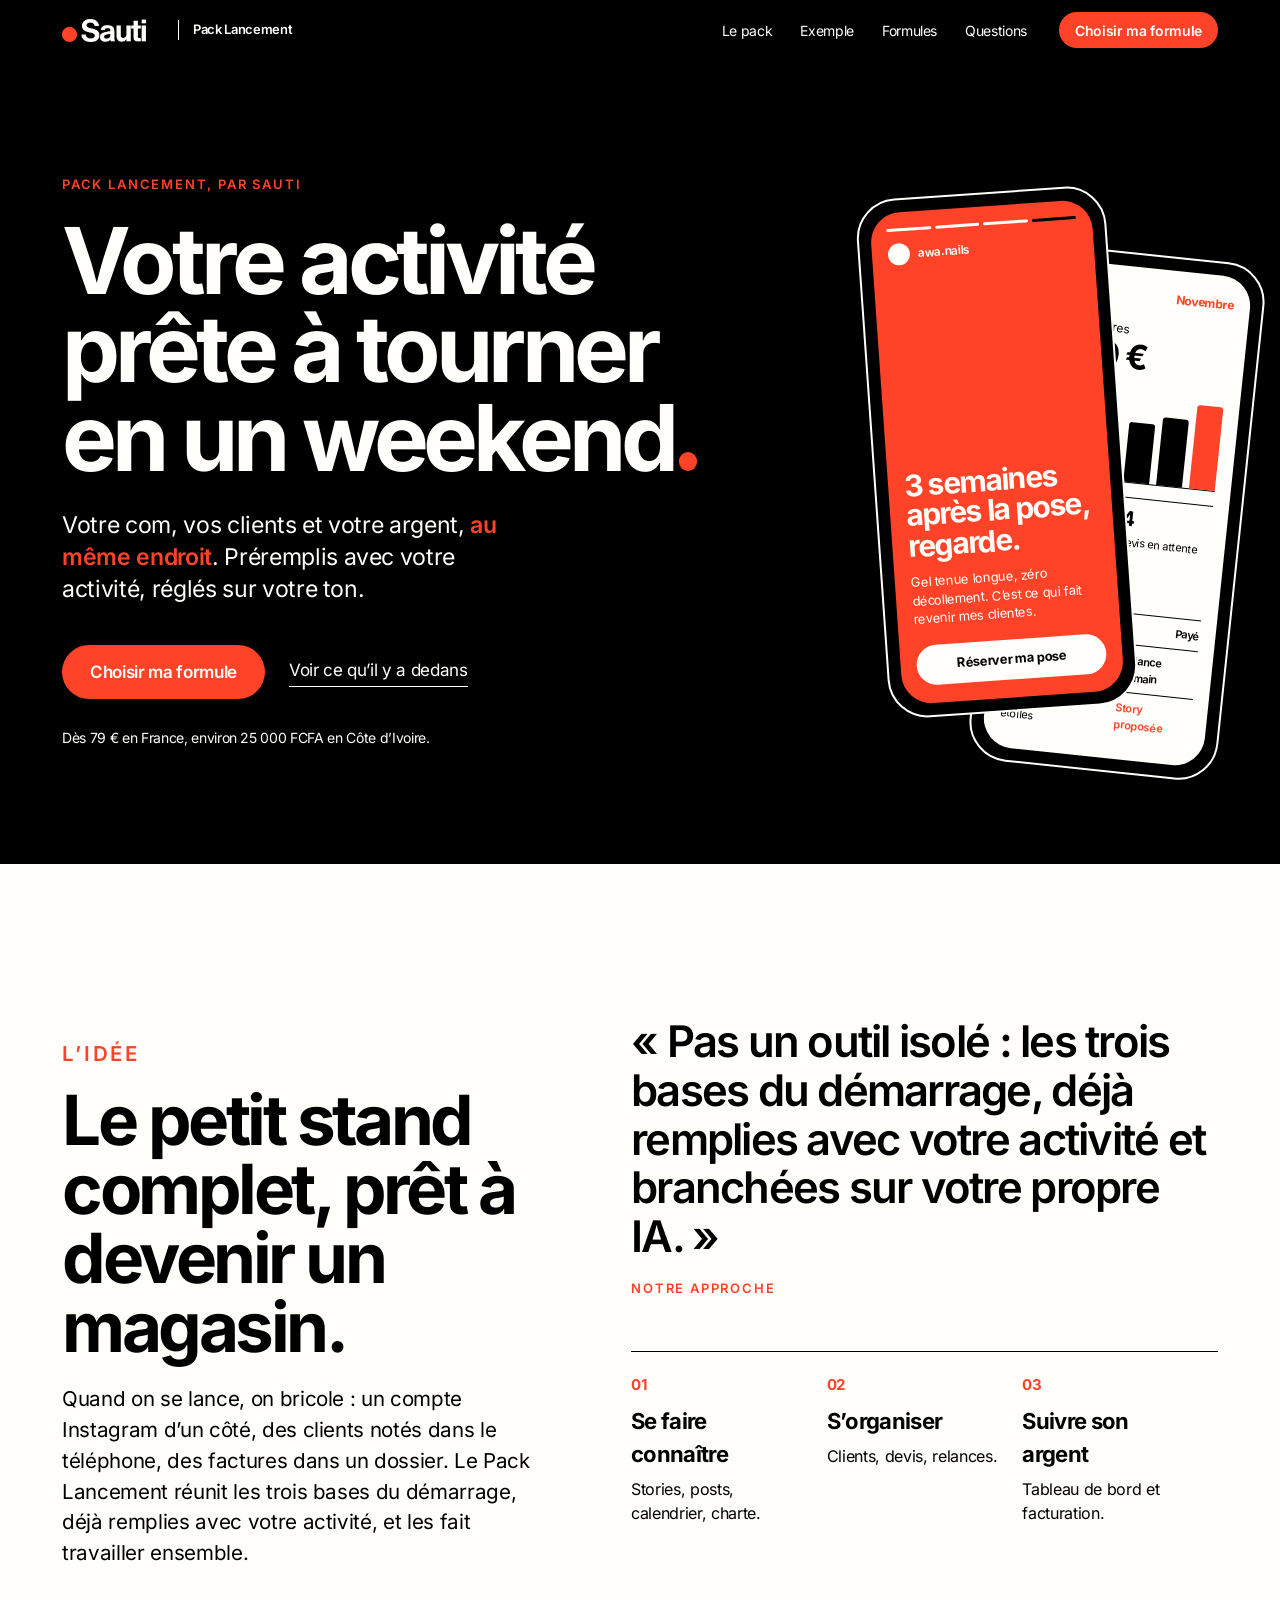
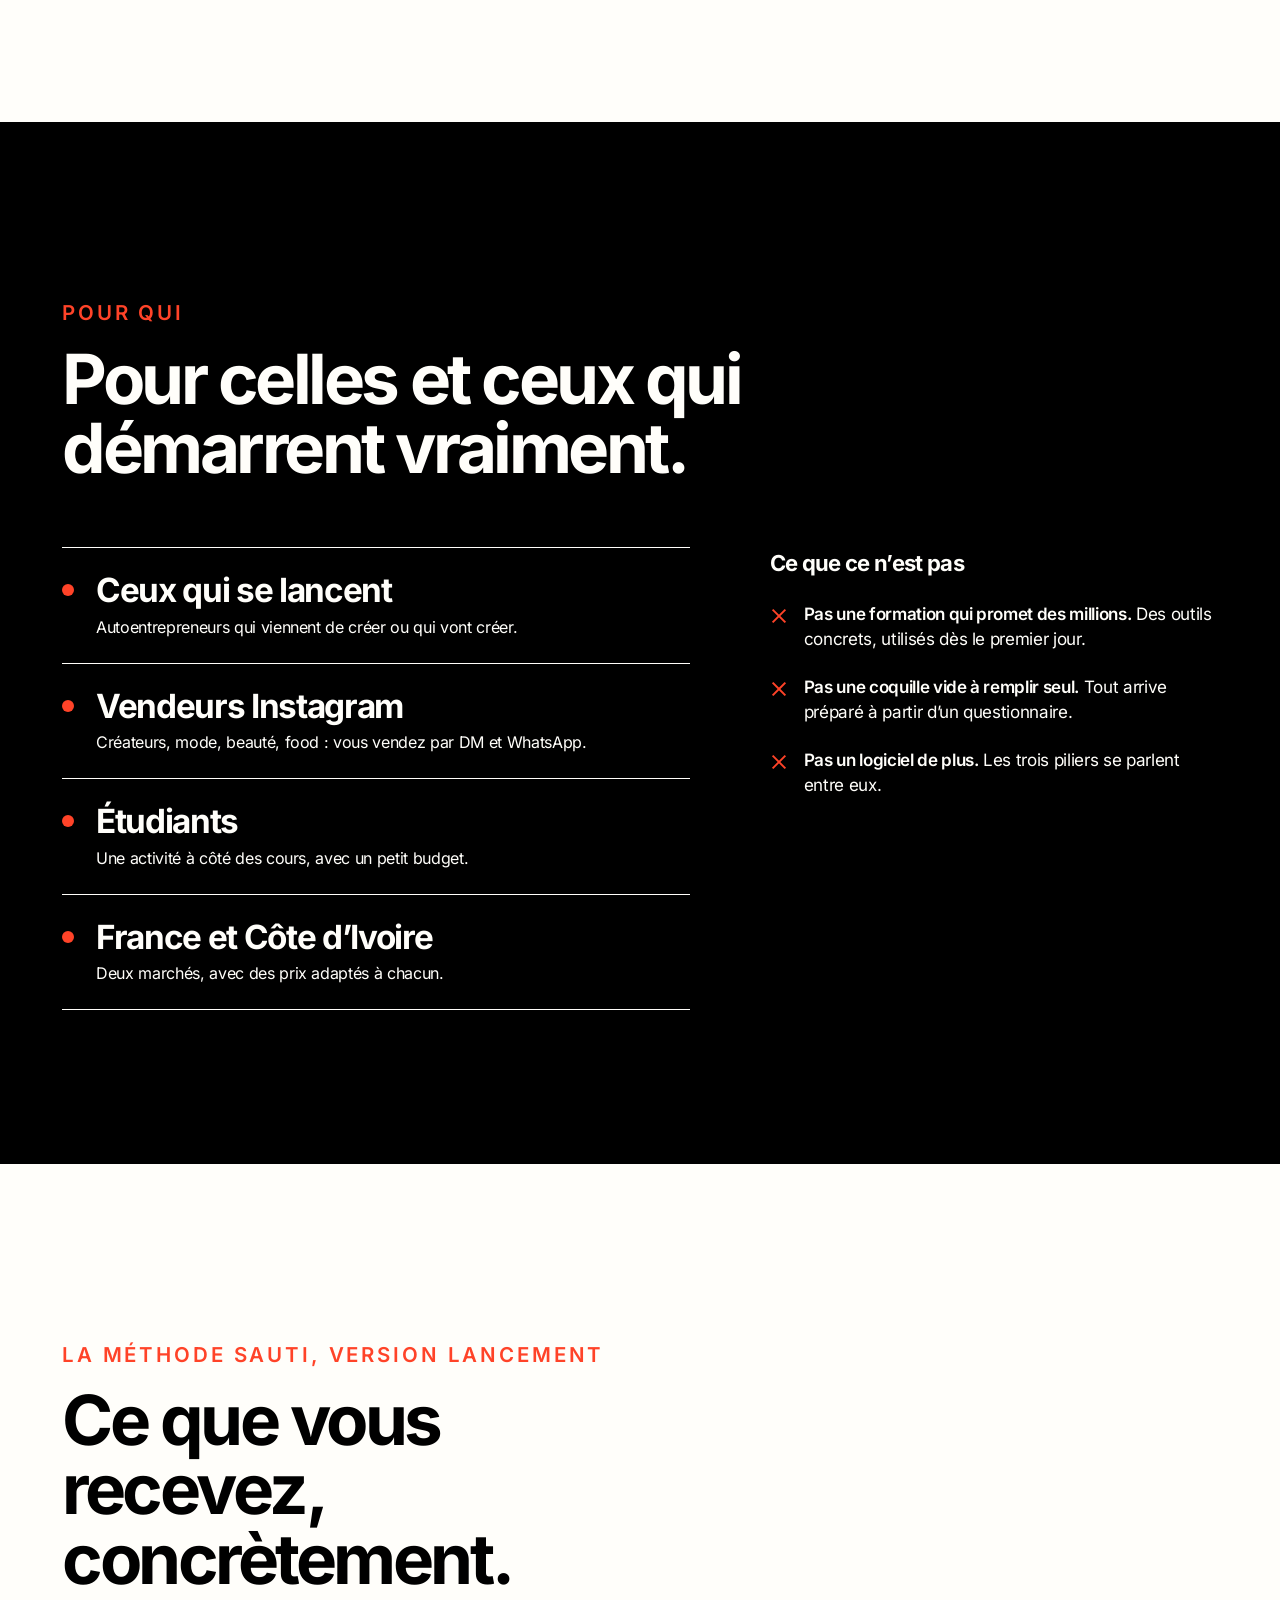
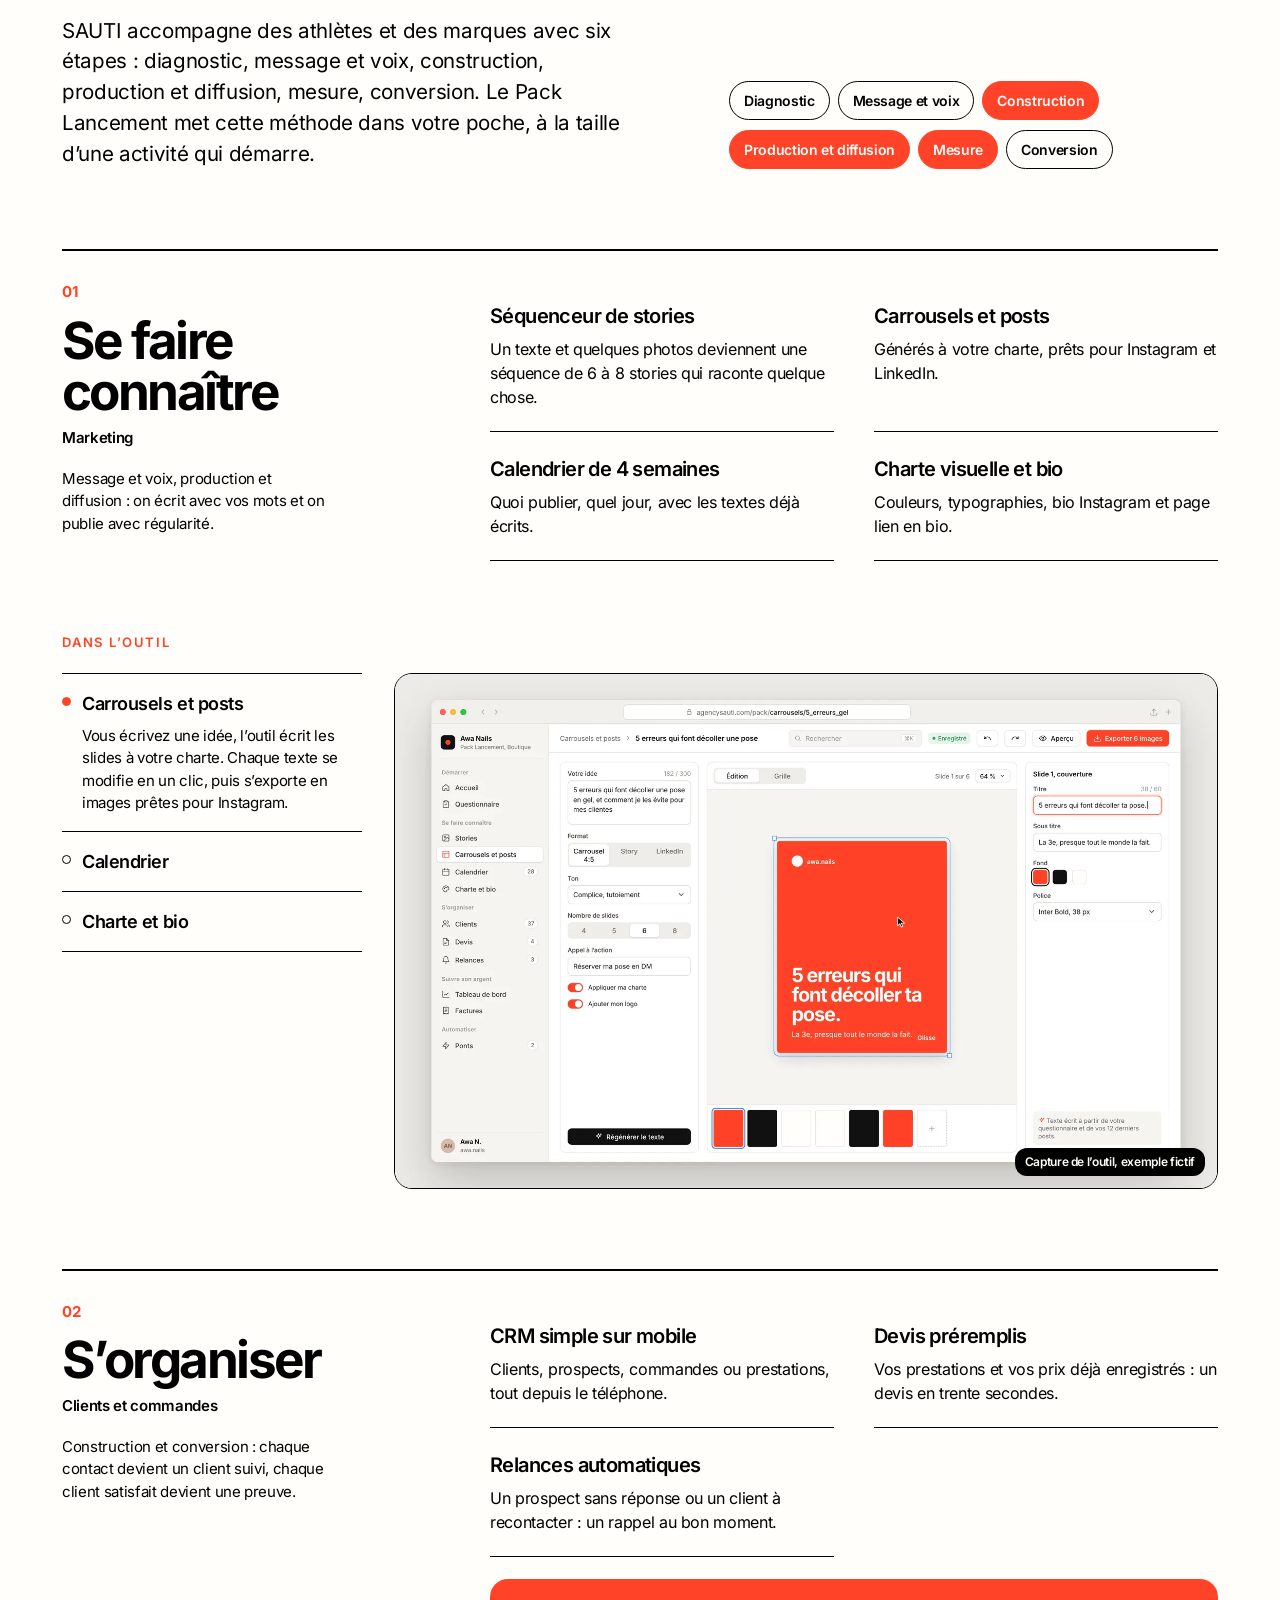
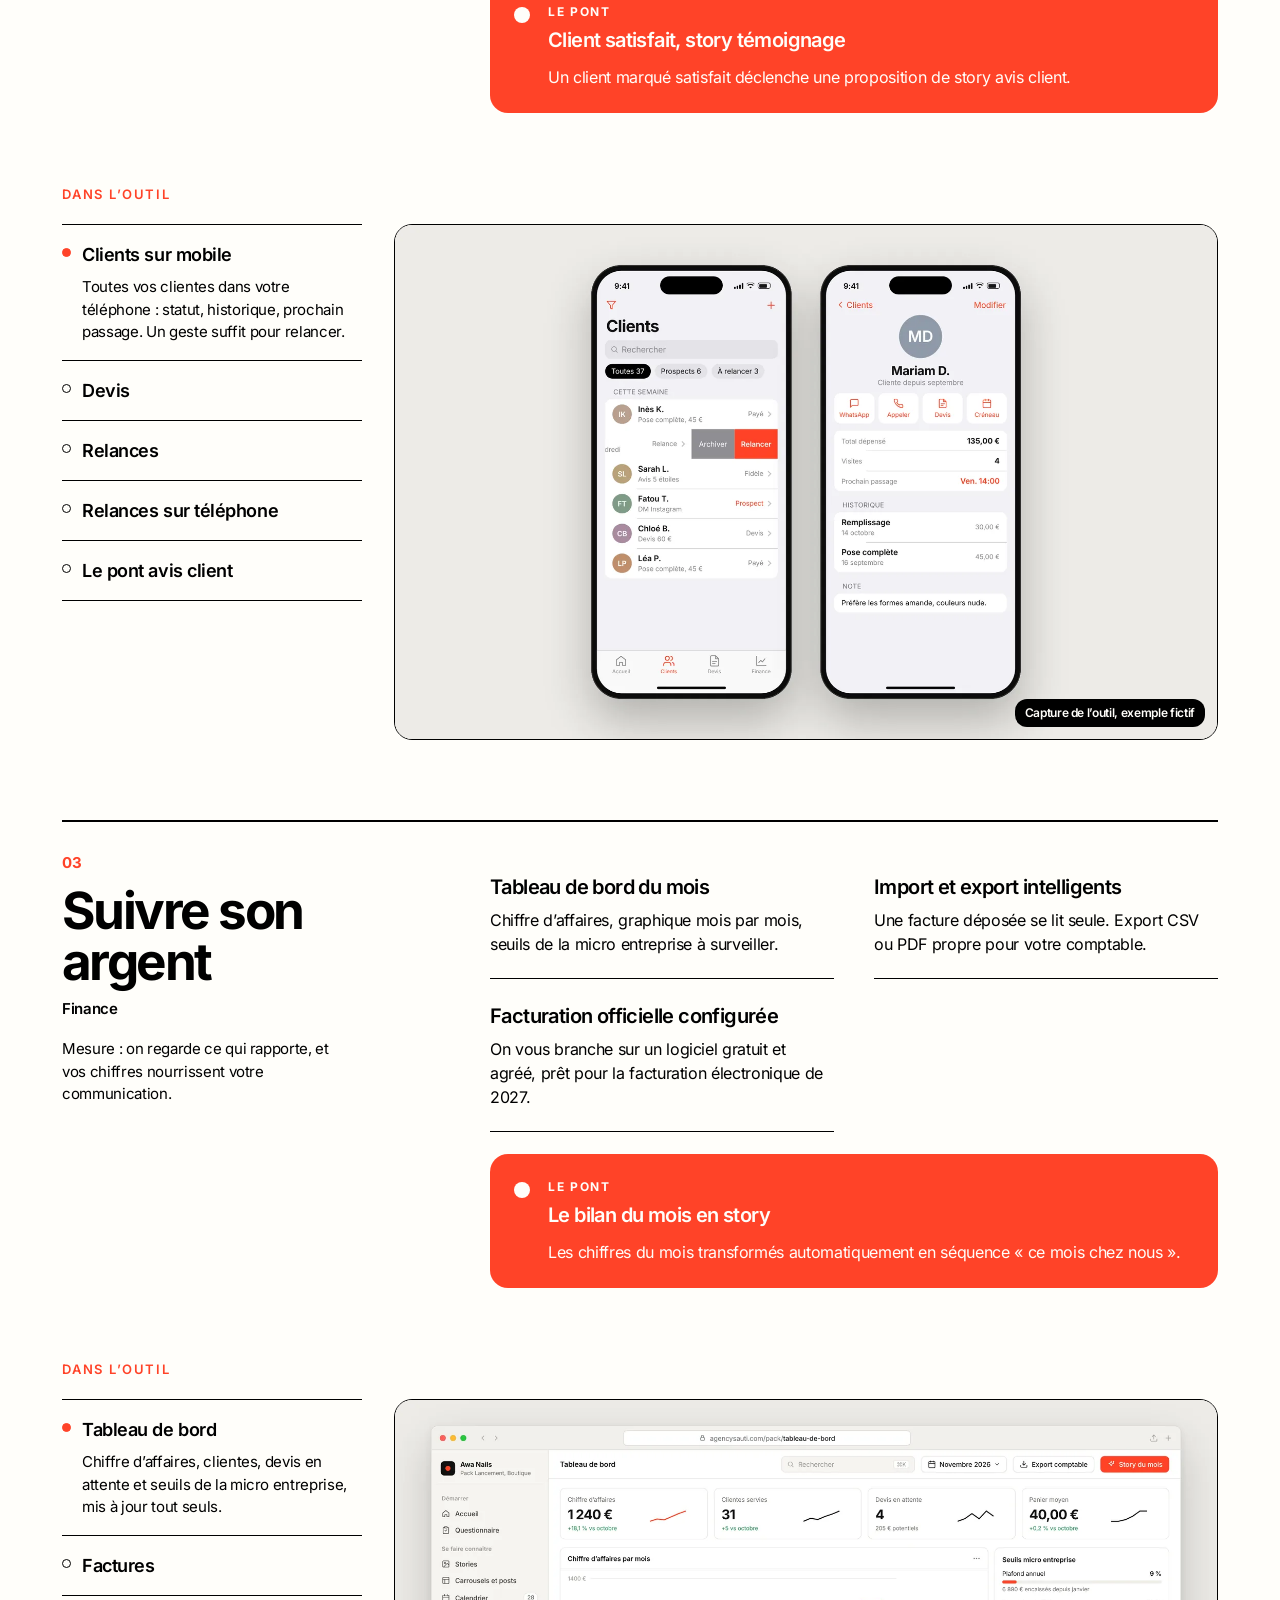
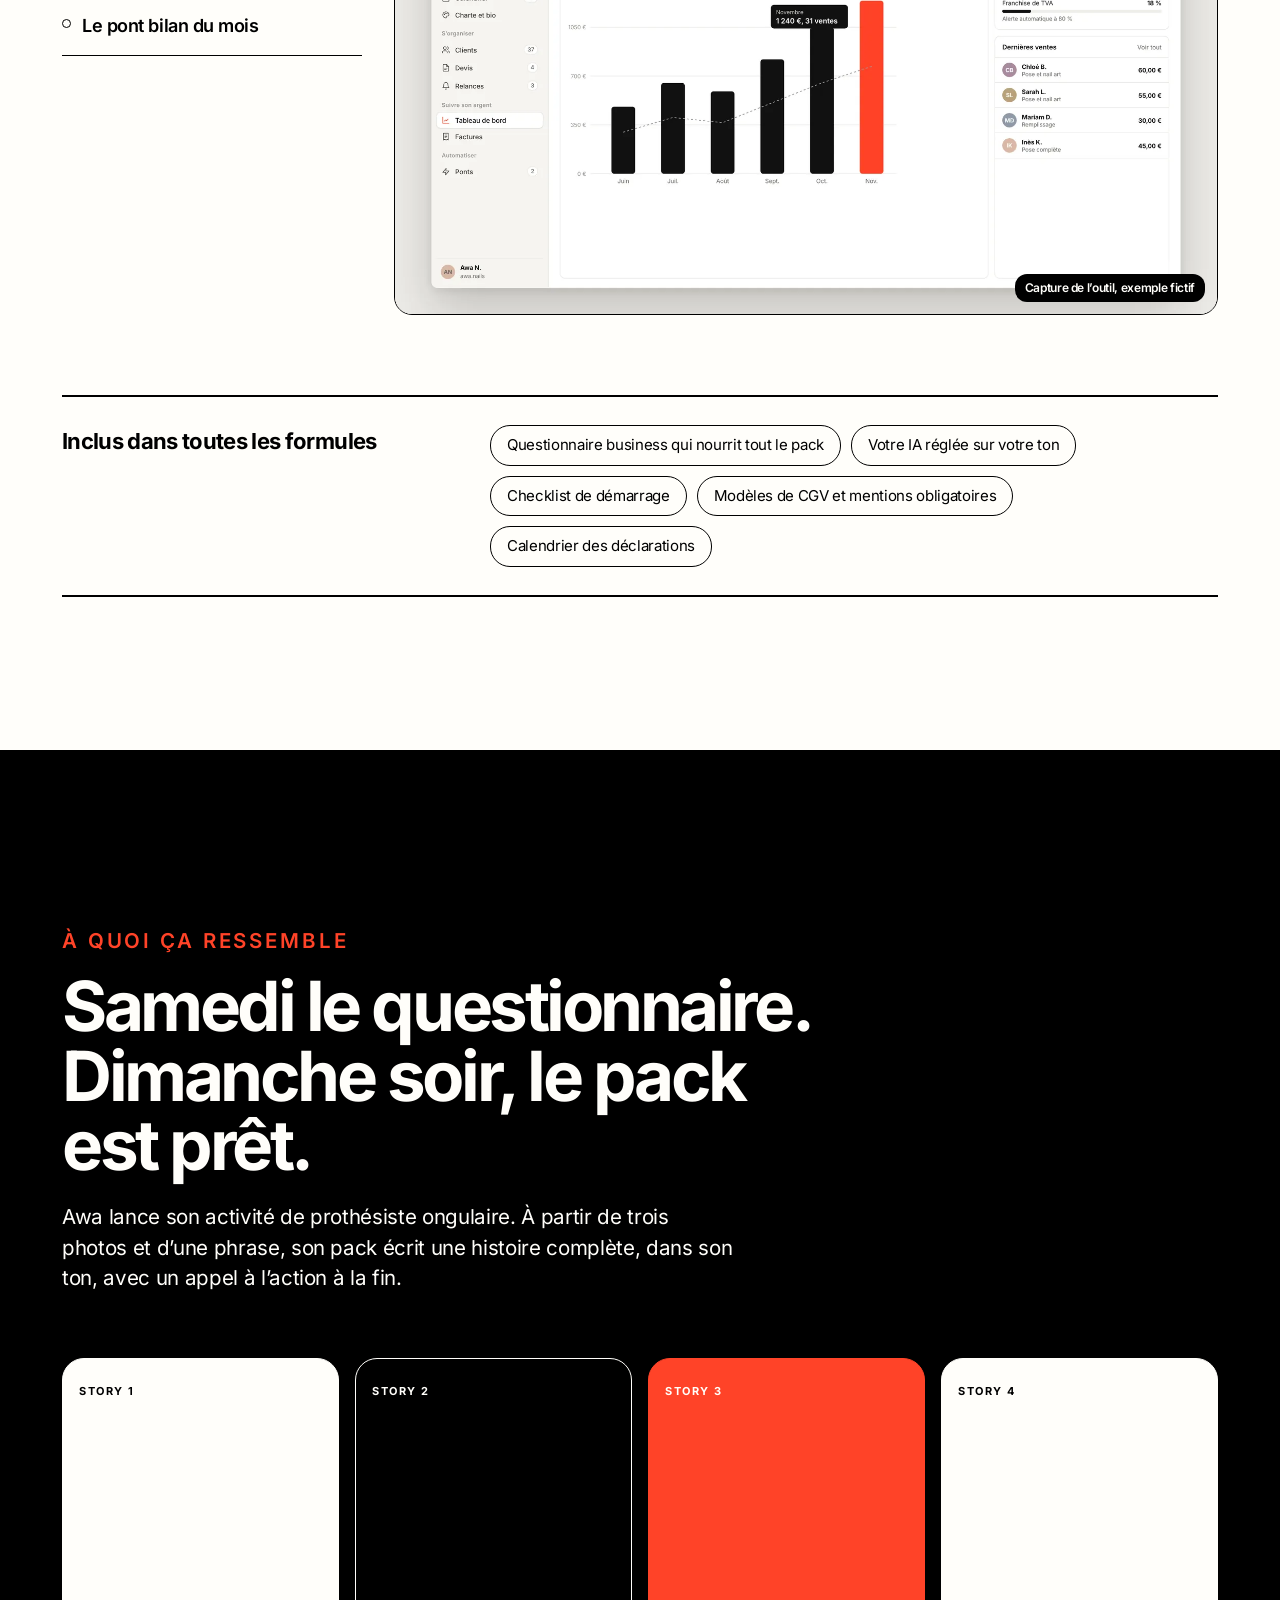
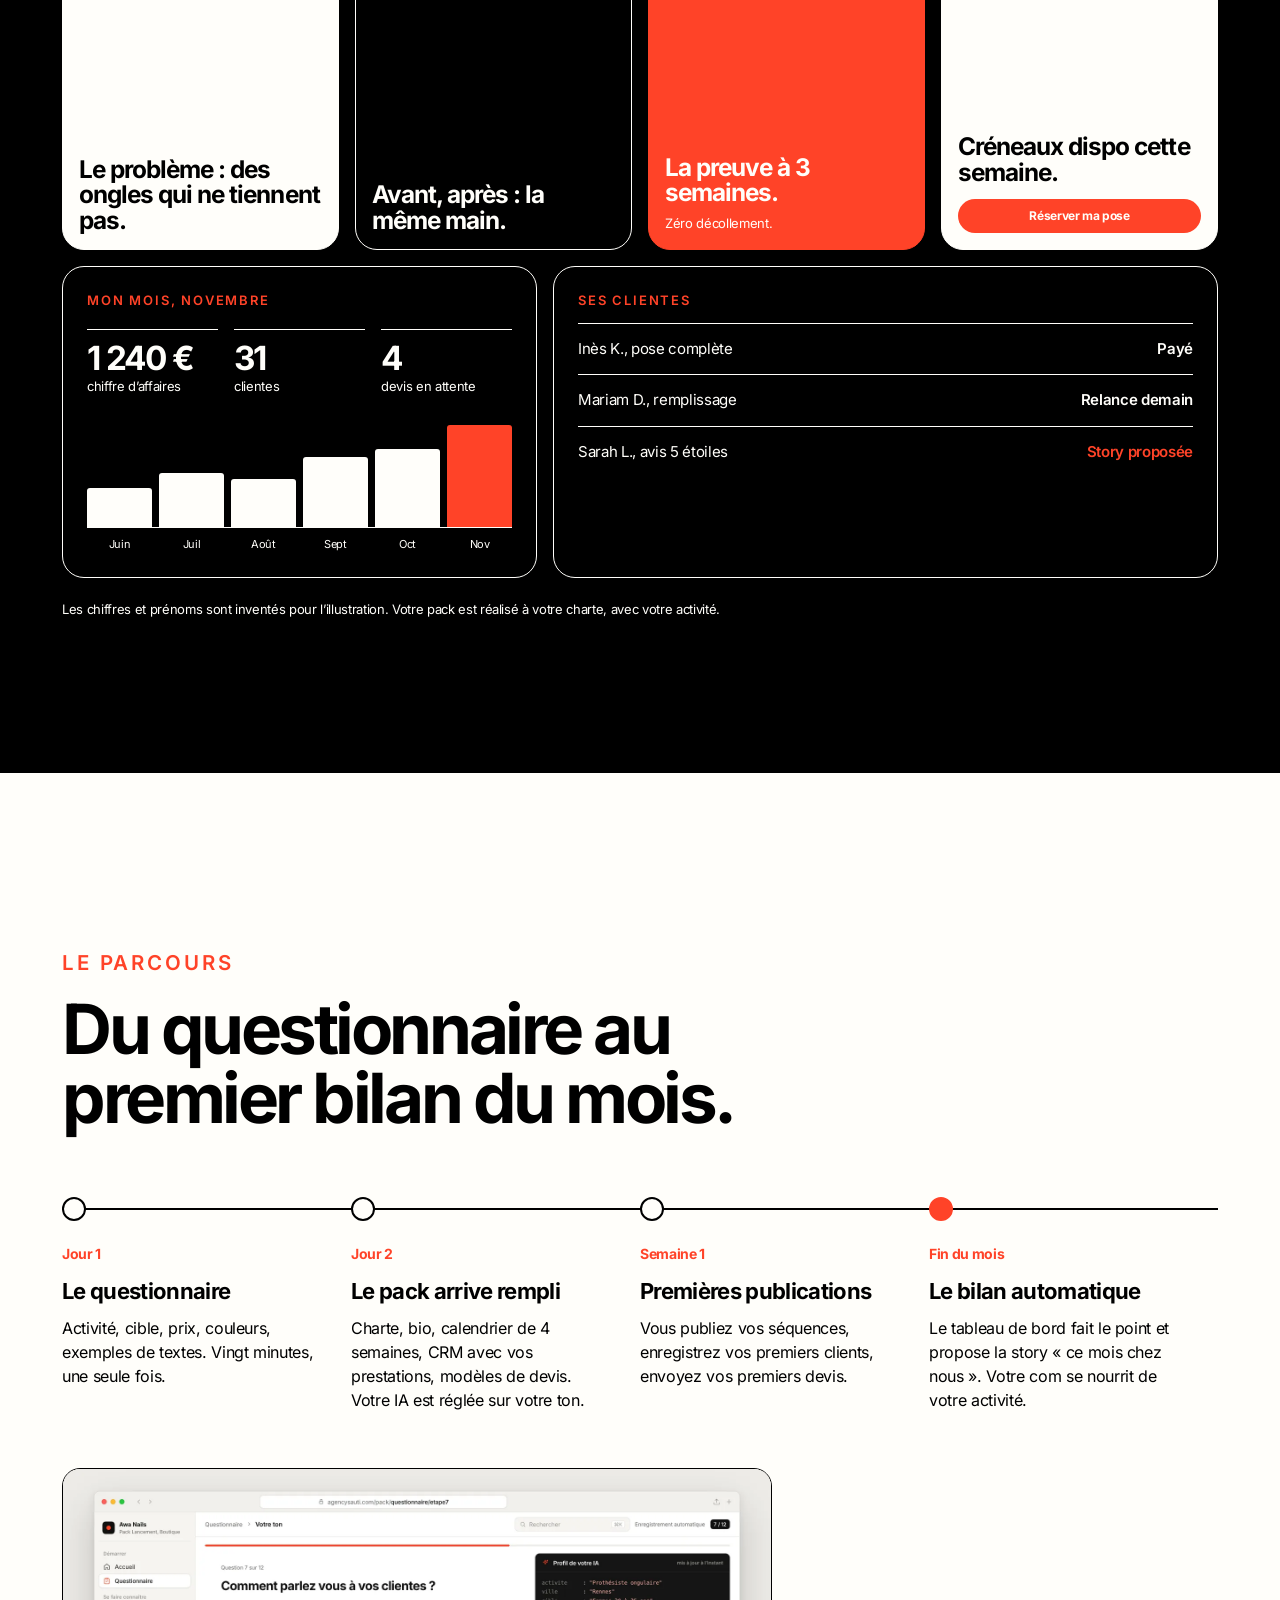
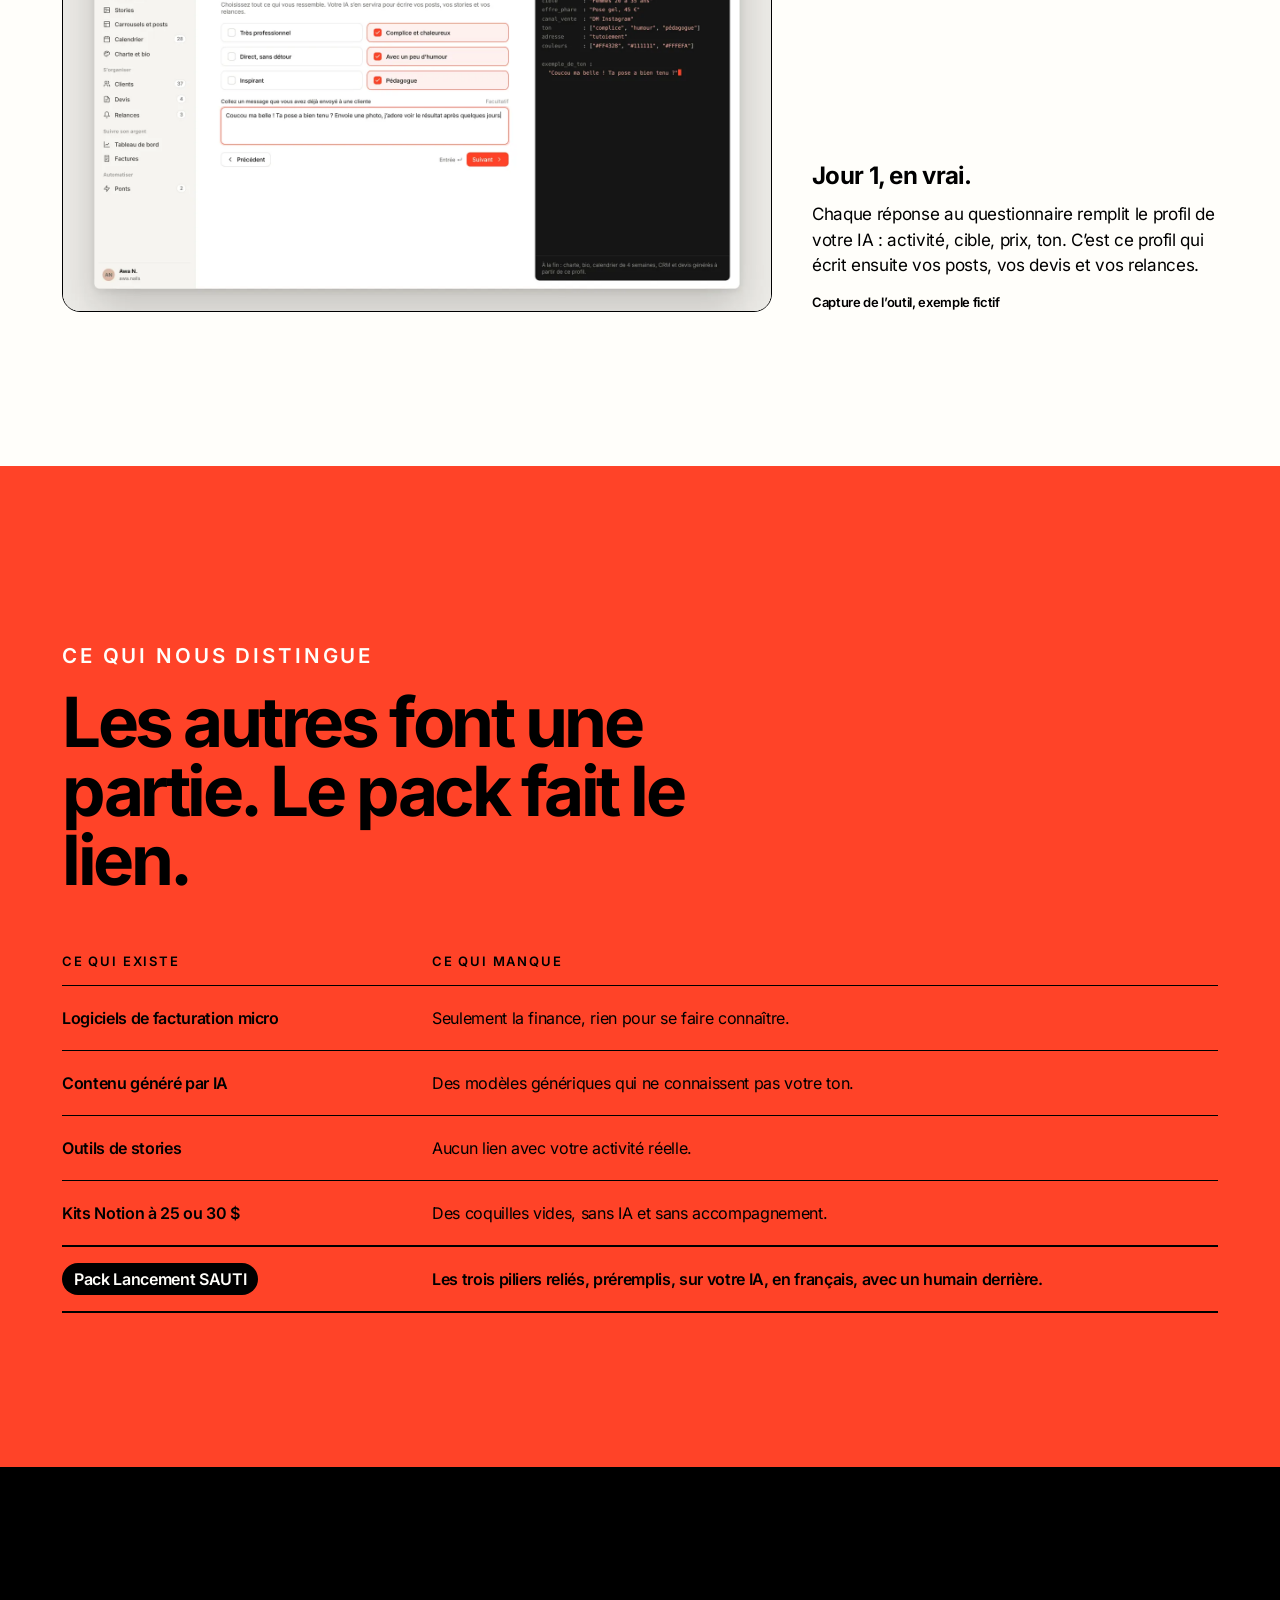
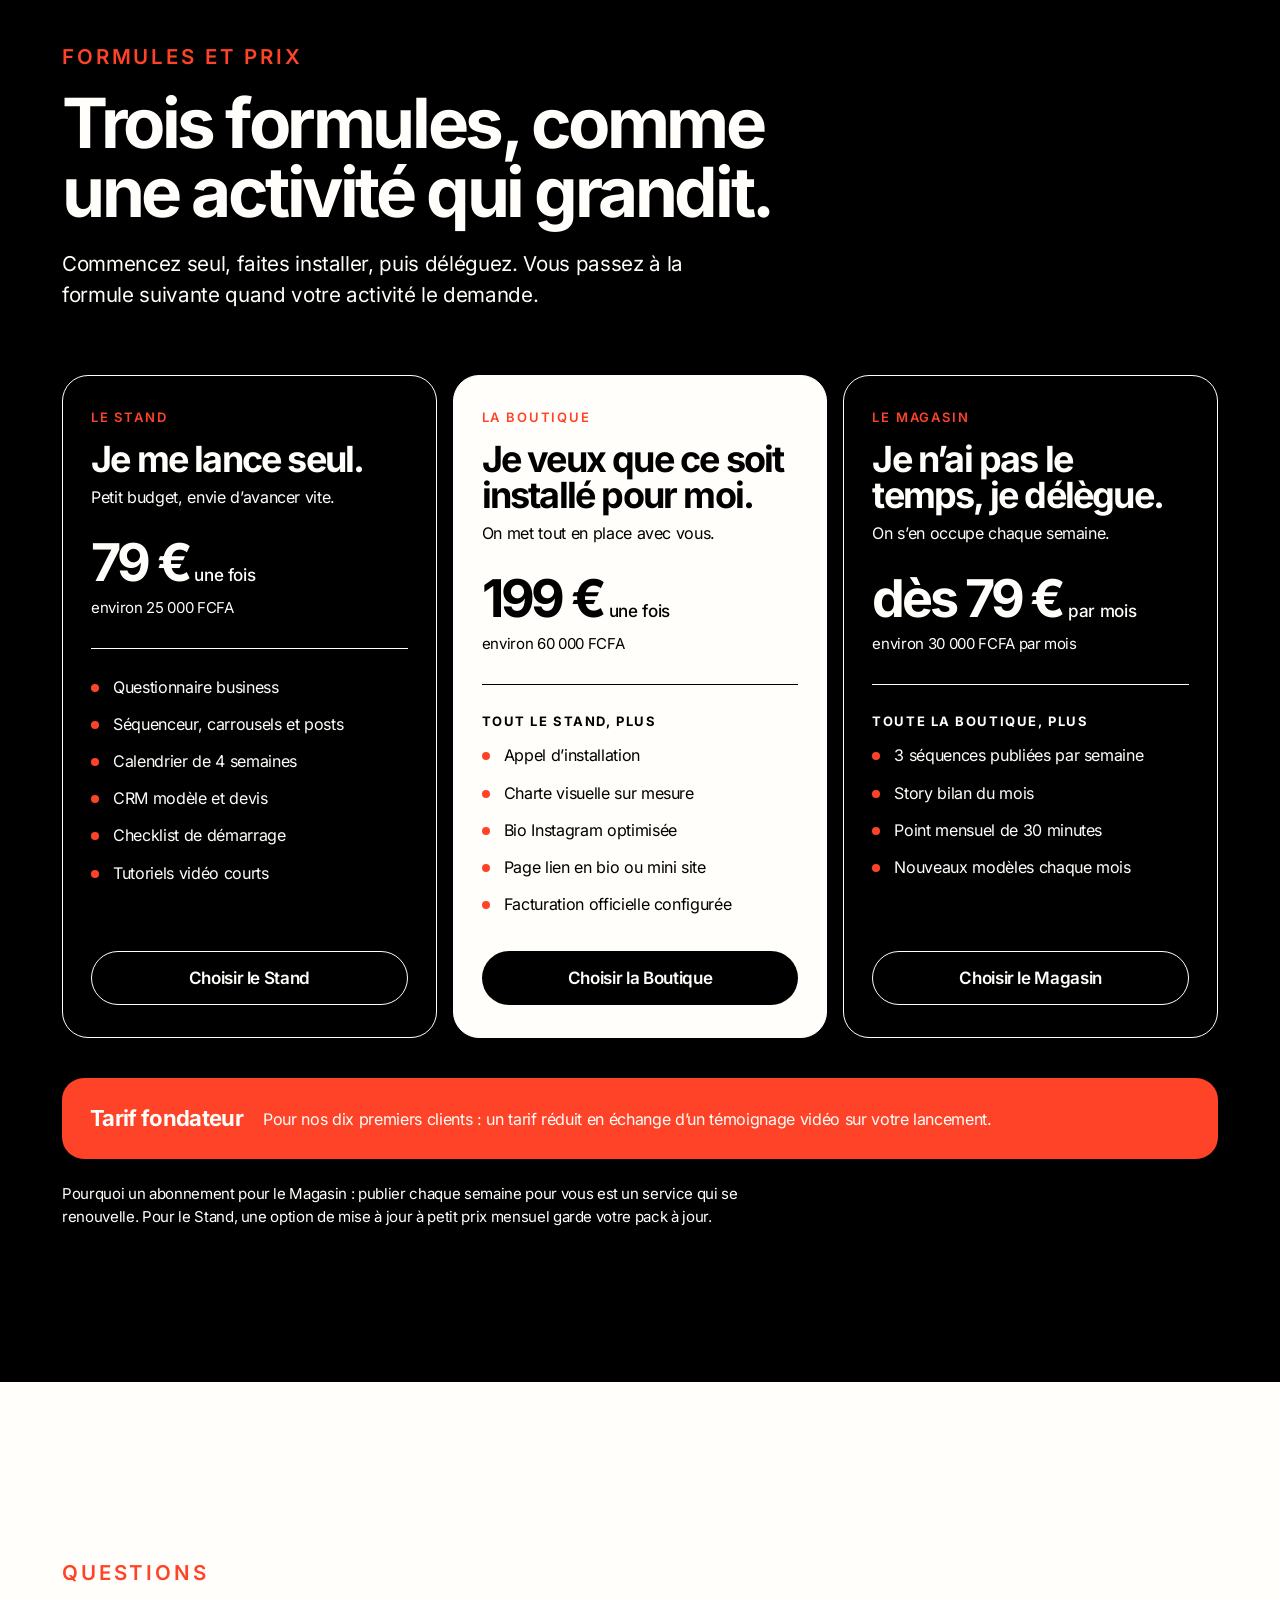
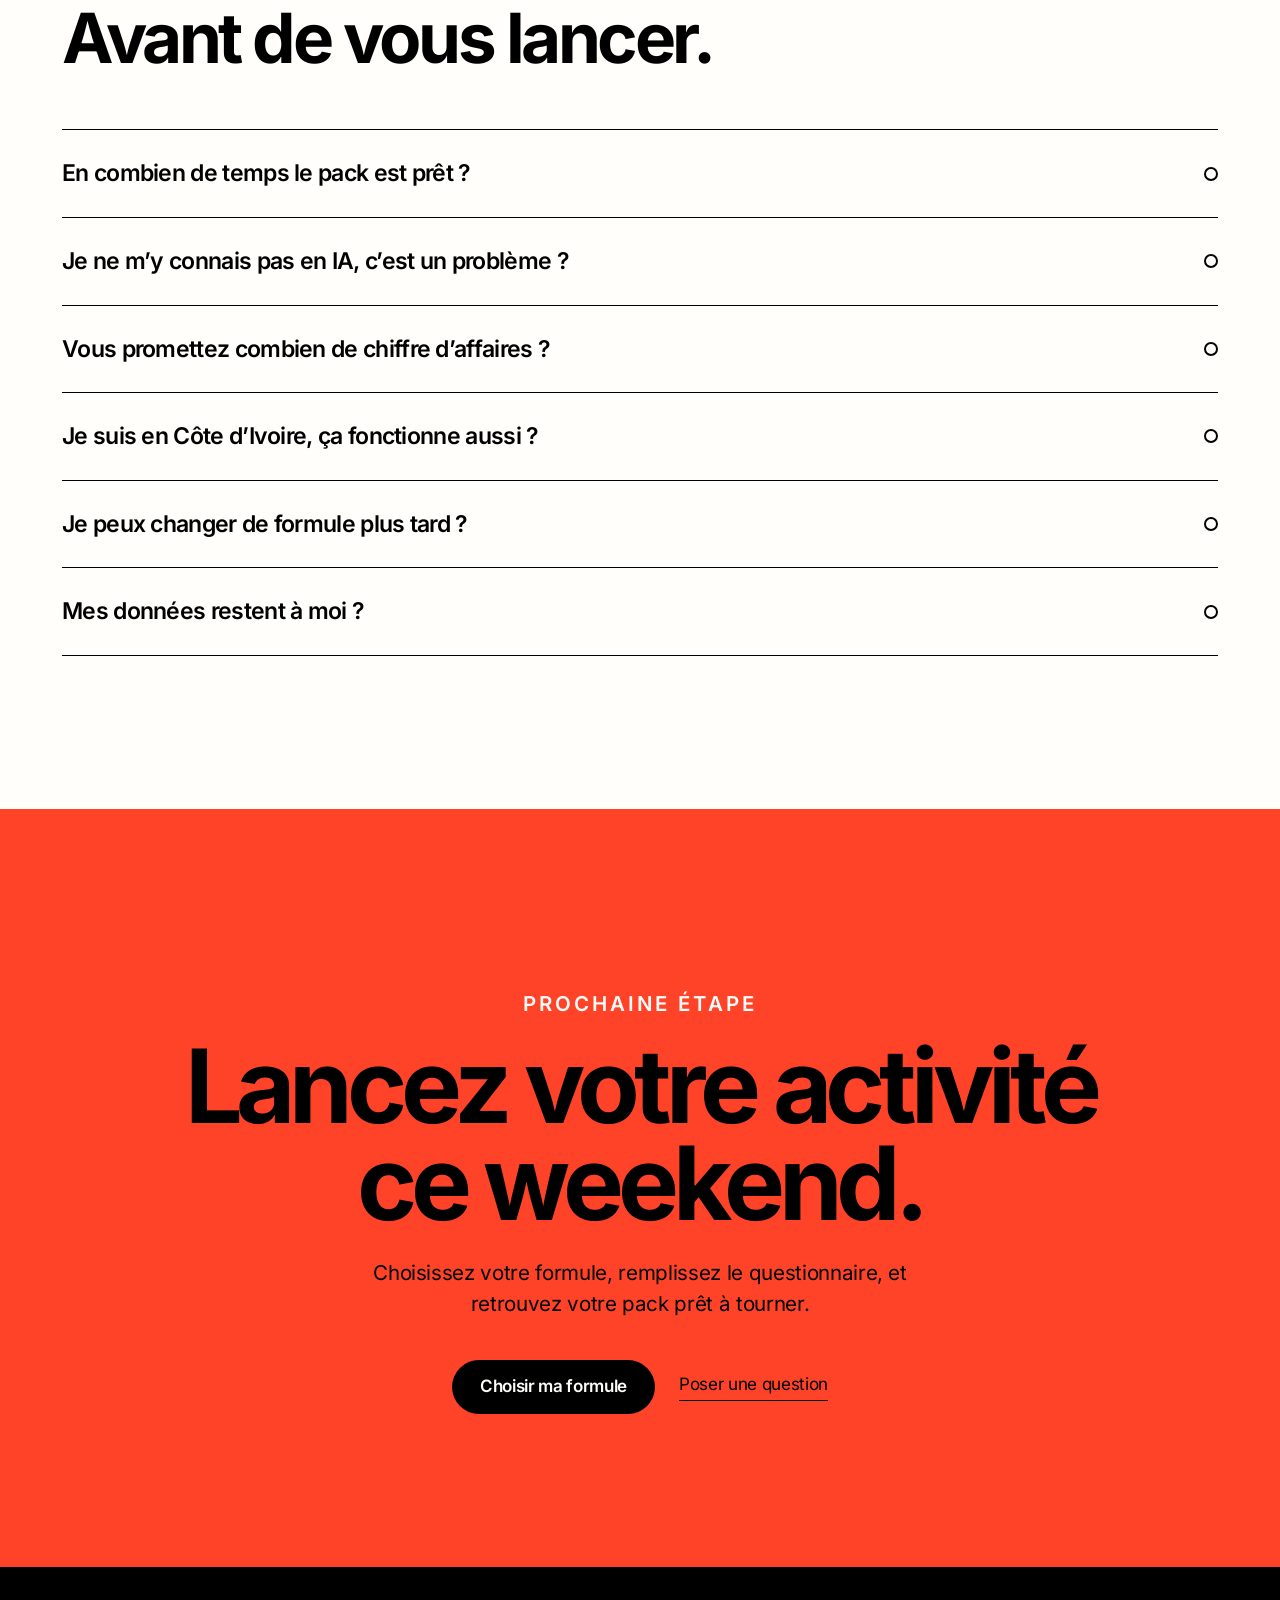
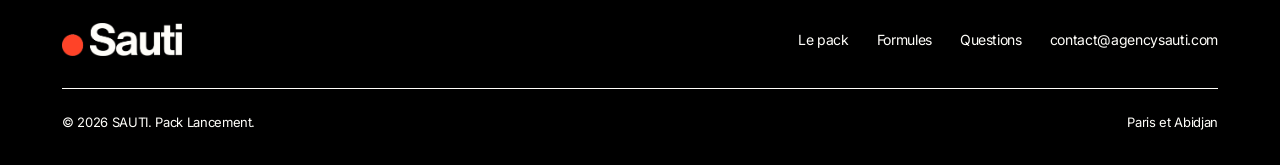
==== commit e499104b: "Add files via upload" ====
--- a/index.html
+++ b/index.html
@@ -152,6 +152,11 @@
           <li><strong>Calendrier de 4 semaines</strong><p>Quoi publier, quel jour, avec les textes déjà écrits.</p></li>
           <li><strong>Charte visuelle et bio</strong><p>Couleurs, typographies, bio Instagram et page lien en bio.</p></li>
         </ul>
+        <div class="tool" data-tabs>
+          <p class="tool-label">Dans l’outil</p>
+          <div class="tool-tabs" role="tablist" aria-label="Outils pour se faire connaître"><button type="button" role="tab" id="t-carrousels" aria-selected="true" aria-controls="p-carrousels"><strong>Carrousels et posts</strong><span>Vous écrivez une idée, l’outil écrit les slides à votre charte. Chaque texte se modifie en un clic, puis s’exporte en images prêtes pour Instagram.</span></button><button type="button" role="tab" id="t-calendrier" aria-selected="false" aria-controls="p-calendrier"><strong>Calendrier</strong><span>Le mois est planifié : quoi publier, quel jour, à quelle heure. Chaque publication arrive avec sa légende, ses hashtags et la story qui l’accompagne.</span></button><button type="button" role="tab" id="t-charte" aria-selected="false" aria-controls="p-charte"><strong>Charte et bio</strong><span>Vos couleurs, vos polices et votre ton de voix, enregistrés une fois. Tout ce que l’outil produit les respecte, et votre profil Instagram suit.</span></button></div>
+          <figure class="tool-shot"><img id="p-carrousels" role="tabpanel" aria-labelledby="t-carrousels" src="outil-carrousels.webp" width="1600" height="1000" alt="Capture de l’outil Carrousels et posts, exemple fictif" loading="lazy"><img id="p-calendrier" role="tabpanel" aria-labelledby="t-calendrier" src="outil-calendrier.webp" width="1600" height="1000" alt="Capture de l’outil Calendrier, exemple fictif" loading="lazy" hidden><img id="p-charte" role="tabpanel" aria-labelledby="t-charte" src="outil-charte.webp" width="1600" height="1000" alt="Capture de l’outil Charte et bio, exemple fictif" loading="lazy" hidden><figcaption>Capture de l’outil, exemple fictif</figcaption></figure>
+        </div>
       </article>
 
       <article class="pillar">
@@ -167,6 +172,11 @@
           <li><strong>Relances automatiques</strong><p>Un prospect sans réponse ou un client à recontacter : un rappel au bon moment.</p></li>
           <li class="bridge"><em>Le pont</em><strong>Client satisfait, story témoignage</strong><p>Un client marqué satisfait déclenche une proposition de story avis client.</p></li>
         </ul>
+        <div class="tool" data-tabs>
+          <p class="tool-label">Dans l’outil</p>
+          <div class="tool-tabs" role="tablist" aria-label="Outils pour s’organiser"><button type="button" role="tab" id="t-clients" aria-selected="true" aria-controls="p-clients"><strong>Clients sur mobile</strong><span>Toutes vos clientes dans votre téléphone : statut, historique, prochain passage. Un geste suffit pour relancer.</span></button><button type="button" role="tab" id="t-devis" aria-selected="false" aria-controls="p-devis"><strong>Devis</strong><span>Trois lettres du nom, vos prestations cochées : le devis PDF est prêt avec les mentions obligatoires, et part par mail ou WhatsApp.</span></button><button type="button" role="tab" id="t-relances" aria-selected="false" aria-controls="p-relances"><strong>Relances</strong><span>Vous fixez les règles une fois. L’outil repère qui attend une réponse et prépare le message dans votre ton.</span></button><button type="button" role="tab" id="t-relances-mobile" aria-selected="false" aria-controls="p-relances-mobile"><strong>Relances sur téléphone</strong><span>Une notification au bon moment, le message déjà écrit : il ne reste qu’à l’envoyer.</span></button><button type="button" role="tab" id="t-pont-avis" aria-selected="false" aria-controls="p-pont-avis"><strong>Le pont avis client</strong><span>Une cliente marquée satisfaite déclenche une story avis, envoyée pour accord avant toute publication.</span></button></div>
+          <figure class="tool-shot"><img id="p-clients" role="tabpanel" aria-labelledby="t-clients" src="outil-clients.webp" width="1600" height="1000" alt="Capture de l’outil Clients sur mobile, exemple fictif" loading="lazy"><img id="p-devis" role="tabpanel" aria-labelledby="t-devis" src="outil-devis.webp" width="1600" height="1000" alt="Capture de l’outil Devis, exemple fictif" loading="lazy" hidden><img id="p-relances" role="tabpanel" aria-labelledby="t-relances" src="outil-relances.webp" width="1600" height="1000" alt="Capture de l’outil Relances, exemple fictif" loading="lazy" hidden><img id="p-relances-mobile" role="tabpanel" aria-labelledby="t-relances-mobile" src="outil-relances-mobile.webp" width="1600" height="1000" alt="Capture de l’outil Relances sur téléphone, exemple fictif" loading="lazy" hidden><img id="p-pont-avis" role="tabpanel" aria-labelledby="t-pont-avis" src="outil-pont-avis.webp" width="1600" height="1000" alt="Capture de l’outil Le pont avis client, exemple fictif" loading="lazy" hidden><figcaption>Capture de l’outil, exemple fictif</figcaption></figure>
+        </div>
       </article>
 
       <article class="pillar">
@@ -182,6 +192,11 @@
           <li><strong>Facturation officielle configurée</strong><p>On vous branche sur un logiciel gratuit et agréé, prêt pour la facturation électronique de 2027.</p></li>
           <li class="bridge"><em>Le pont</em><strong>Le bilan du mois en story</strong><p>Les chiffres du mois transformés automatiquement en séquence « ce mois chez nous ».</p></li>
         </ul>
+        <div class="tool" data-tabs>
+          <p class="tool-label">Dans l’outil</p>
+          <div class="tool-tabs" role="tablist" aria-label="Outils pour suivre son argent"><button type="button" role="tab" id="t-tableau-de-bord" aria-selected="true" aria-controls="p-tableau-de-bord"><strong>Tableau de bord</strong><span>Chiffre d’affaires, clientes, devis en attente et seuils de la micro entreprise, mis à jour tout seuls.</span></button><button type="button" role="tab" id="t-factures" aria-selected="false" aria-controls="p-factures"><strong>Factures</strong><span>Déposez une facture fournisseur : montant, date et TVA sont lus automatiquement. Le mois part propre chez votre comptable.</span></button><button type="button" role="tab" id="t-pont-bilan" aria-selected="false" aria-controls="p-pont-bilan"><strong>Le pont bilan du mois</strong><span>Le dernier jour du mois, vos chiffres deviennent une séquence « ce mois chez nous », montants masqués si vous le souhaitez.</span></button></div>
+          <figure class="tool-shot"><img id="p-tableau-de-bord" role="tabpanel" aria-labelledby="t-tableau-de-bord" src="outil-tableau-de-bord.webp" width="1600" height="1000" alt="Capture de l’outil Tableau de bord, exemple fictif" loading="lazy"><img id="p-factures" role="tabpanel" aria-labelledby="t-factures" src="outil-factures.webp" width="1600" height="1000" alt="Capture de l’outil Factures, exemple fictif" loading="lazy" hidden><img id="p-pont-bilan" role="tabpanel" aria-labelledby="t-pont-bilan" src="outil-pont-bilan.webp" width="1600" height="1000" alt="Capture de l’outil Le pont bilan du mois, exemple fictif" loading="lazy" hidden><figcaption>Capture de l’outil, exemple fictif</figcaption></figure>
+        </div>
       </article>
 
       <div class="included reveal">
@@ -242,6 +257,10 @@
         <li><b>Semaine 1</b><strong>Premières publications</strong><p>Vous publiez vos séquences, enregistrez vos premiers clients, envoyez vos premiers devis.</p></li>
         <li><b>Fin du mois</b><strong>Le bilan automatique</strong><p>Le tableau de bord fait le point et propose la story « ce mois chez nous ». Votre com se nourrit de votre activité.</p></li>
       </ol>
+      <figure class="q-shot reveal">
+        <img src="outil-questionnaire.webp" width="1600" height="1000" alt="Capture du questionnaire business et du profil de l’IA, exemple fictif" loading="lazy">
+        <figcaption><strong>Jour 1, en vrai.</strong> Chaque réponse au questionnaire remplit le profil de votre IA : activité, cible, prix, ton. C’est ce profil qui écrit ensuite vos posts, vos devis et vos relances.<span>Capture de l’outil, exemple fictif</span></figcaption>
+      </figure>
     </div>
   </section>
 
--- a/style.css
+++ b/style.css
@@ -141,7 +141,7 @@
 .method-steps span{padding:8px 14px;border:1px solid var(--ink);border-radius:20px}
 .method-steps span.o{background:var(--orange);border-color:var(--orange);color:var(--paper)}
 .pillar{margin-top:80px;display:grid;grid-template-columns:4fr 8fr;gap:32px 64px;padding-top:28px;border-top:2px solid var(--ink)}
-.pillar-name{position:sticky;top:calc(var(--nav) + 32px);align-self:start}
+.pillar-name{align-self:start}
 .pillar-name b{font-size:15px;color:var(--orange)}
 .pillar-name h3{margin-top:10px;font-size:clamp(34px,4vw,54px);line-height:1;letter-spacing:-.05em}
 .pillar-name p{margin-top:10px;font-size:15px;font-weight:600}
@@ -245,6 +245,39 @@
 .foot a:hover{color:var(--orange)}
 .foot-bot{display:flex;flex-wrap:wrap;justify-content:space-between;gap:10px;padding-top:24px;font-size:13px}
 
+.tool{grid-column:1/-1;margin-top:40px;display:grid;grid-template-columns:300px 1fr;gap:20px 32px;align-items:start}
+.tool-label{grid-column:1/-1;font-size:13px;font-weight:600;letter-spacing:.14em;text-transform:uppercase;color:var(--orange)}
+.tool-tabs{display:flex;flex-direction:column;border-top:1px solid var(--ink)}
+.tool-tabs button{display:block;text-align:left;padding:16px 0 16px 20px;border-bottom:1px solid var(--ink);position:relative;font:inherit;letter-spacing:inherit;color:var(--ink);cursor:pointer}
+.tool-tabs button::before{content:"";position:absolute;left:0;top:23px;width:9px;height:9px;border-radius:50%;border:1.5px solid var(--ink);transition:background-color .25s,border-color .25s}
+.tool-tabs button strong{display:block;font-size:18px;letter-spacing:-.025em;font-weight:600}
+.tool-tabs button span{display:none;margin-top:8px;font-size:15px;line-height:1.5}
+.tool-tabs button[aria-selected=true]::before{background:var(--orange);border-color:var(--orange)}
+.tool-tabs button[aria-selected=true] span{display:block}
+.tool-tabs button:hover strong{color:var(--orange)}
+.tool-desc{display:none;grid-column:1/-1;font-size:16px;line-height:1.5}
+.tool-shot{position:relative;border-radius:18px;overflow:hidden;background:#ecebe6;border:1px solid var(--ink)}
+.tool-shot img{display:block;width:100%;height:auto}
+.tool-shot img[hidden]{display:none}
+.tool-shot figcaption{position:absolute;right:12px;bottom:12px;font-size:12px;font-weight:600;background:var(--ink);color:var(--paper);padding:5px 10px;border-radius:12px}
+.q-shot{margin-top:56px;display:grid;grid-template-columns:7fr 4fr;gap:24px 40px;align-items:end}
+.q-shot img{width:100%;height:auto;border-radius:18px;border:1px solid var(--ink)}
+.q-shot figcaption{font-size:17px;line-height:1.5}
+.q-shot figcaption strong{display:block;font-size:24px;letter-spacing:-.03em;margin-bottom:8px}
+.q-shot figcaption span{display:block;margin-top:14px;font-size:13px;font-weight:600}
+@media (max-width:900px){
+  .tool{grid-template-columns:1fr}
+  .tool-tabs{flex-direction:row;overflow-x:auto;border-top:0;gap:8px;scrollbar-width:none;margin:0 calc(-1*var(--pad));padding:0 var(--pad)}
+  .tool-tabs button{flex:none;border:1px solid var(--ink);border-radius:20px;padding:8px 14px 8px 30px}
+  .tool-tabs button::before{left:12px;top:15px;width:8px;height:8px}
+  .tool-tabs button strong{font-size:14px;white-space:nowrap}
+  .tool-tabs button span{display:none!important}
+  .tool-desc{display:block}
+  .tool-shot{border-radius:12px}
+  .tool-shot figcaption{font-size:11px;right:8px;bottom:8px}
+  .q-shot{grid-template-columns:1fr}
+}
+
 .js .reveal{opacity:0;transform:translateY(18px);transition:opacity .9s var(--ease),transform .9s var(--ease)}
 .js .reveal.in{opacity:1;transform:none}
 
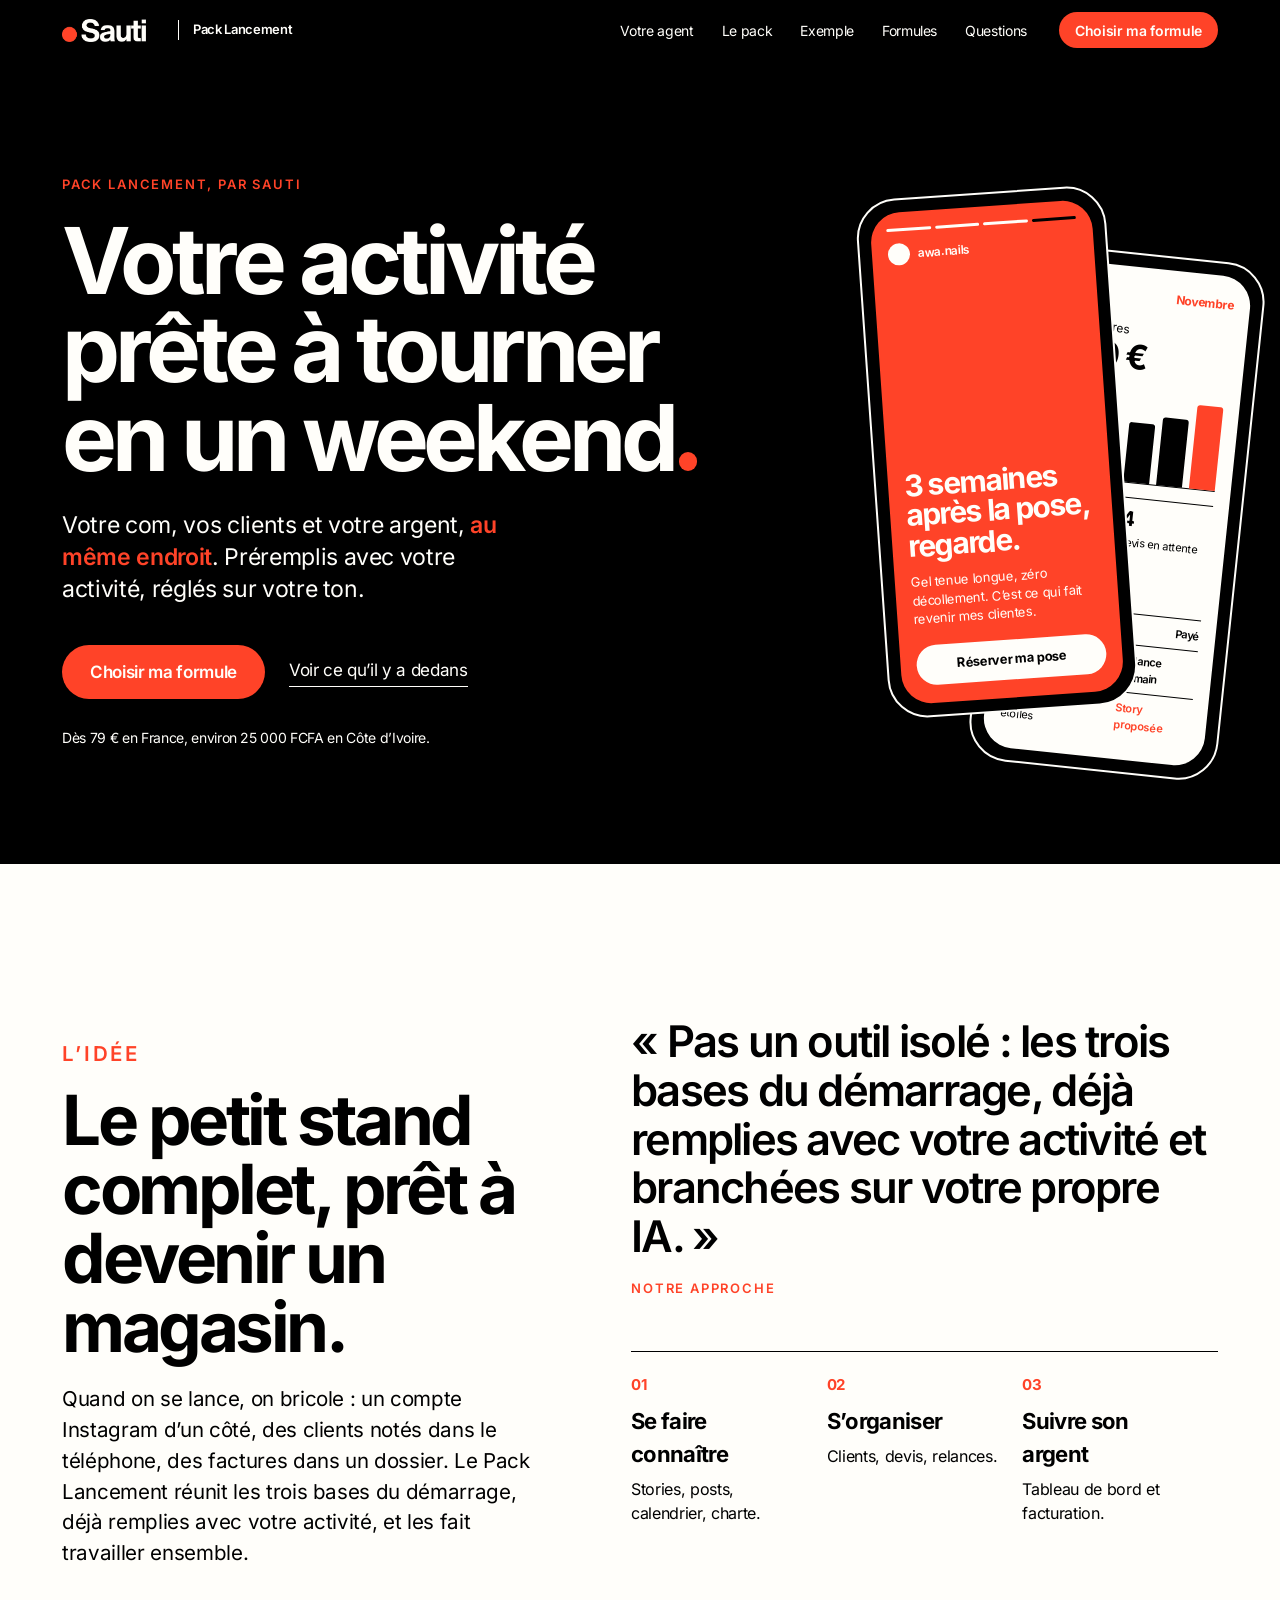
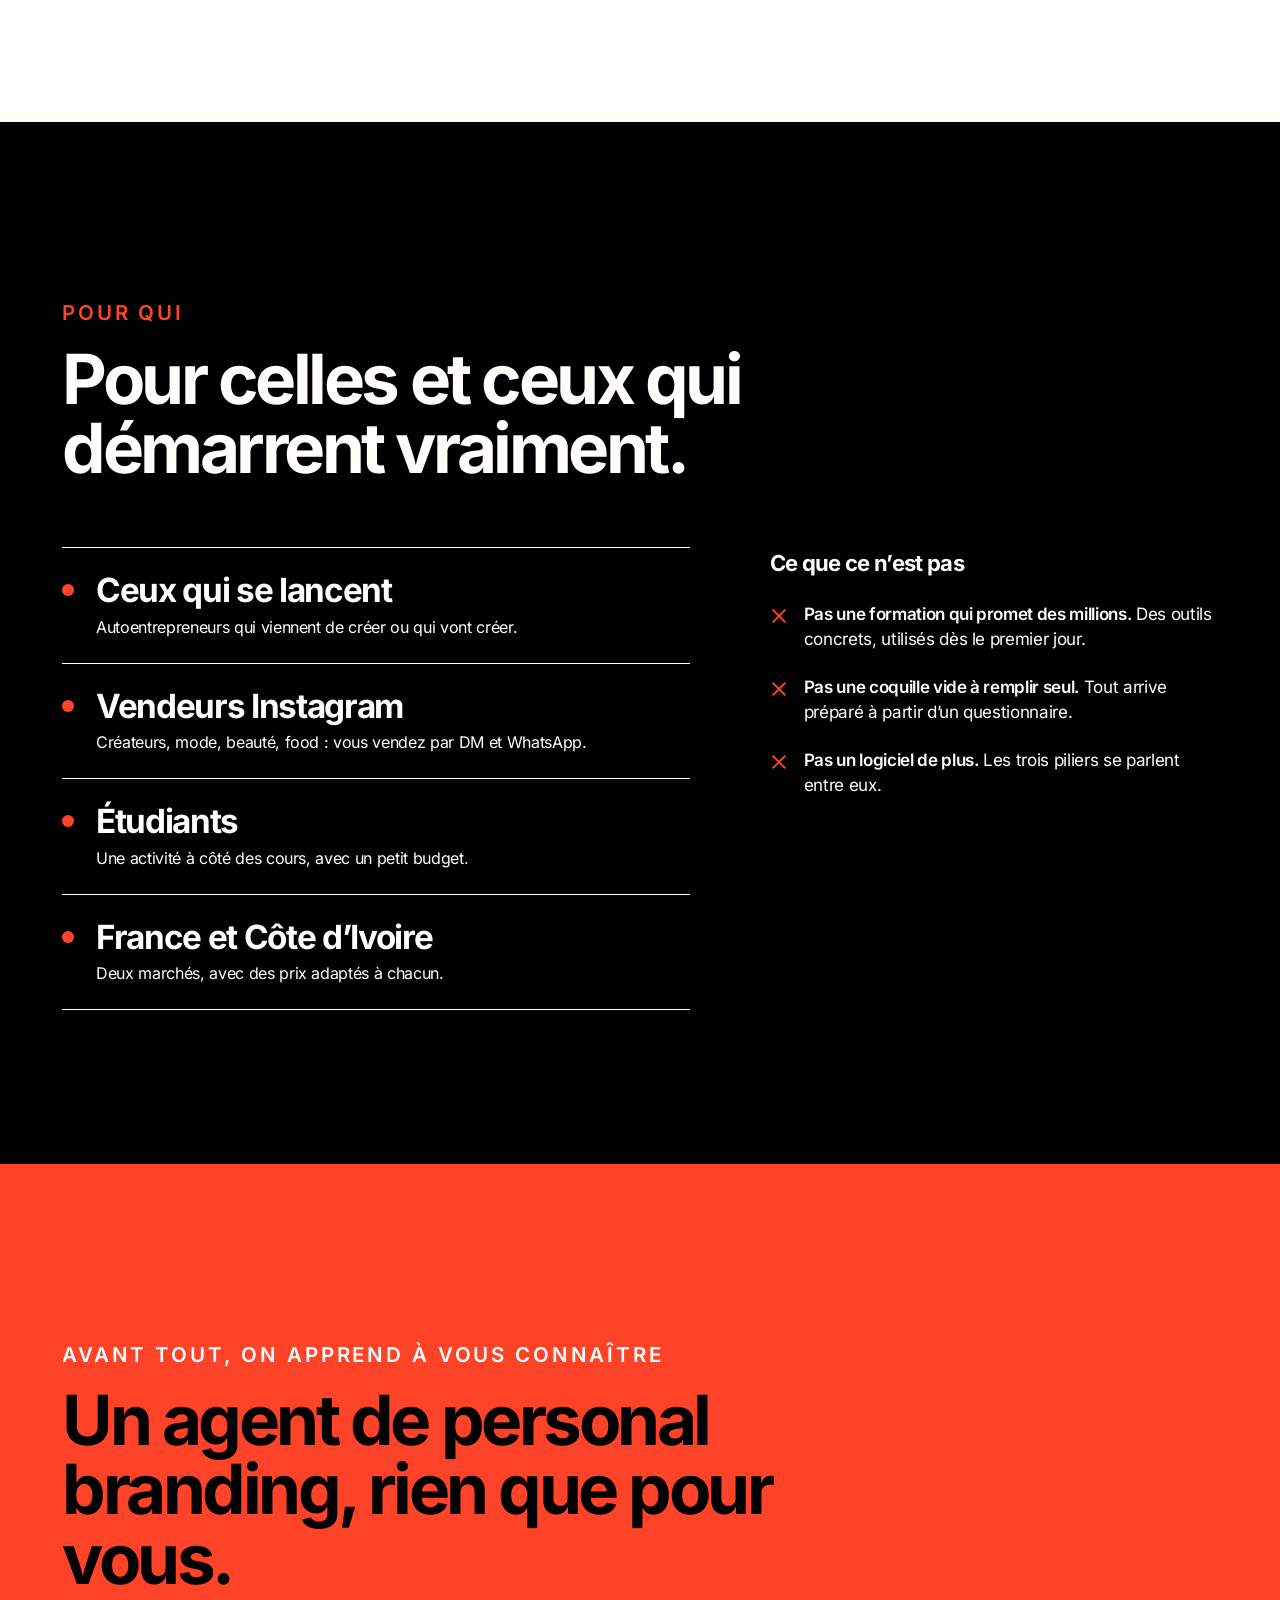
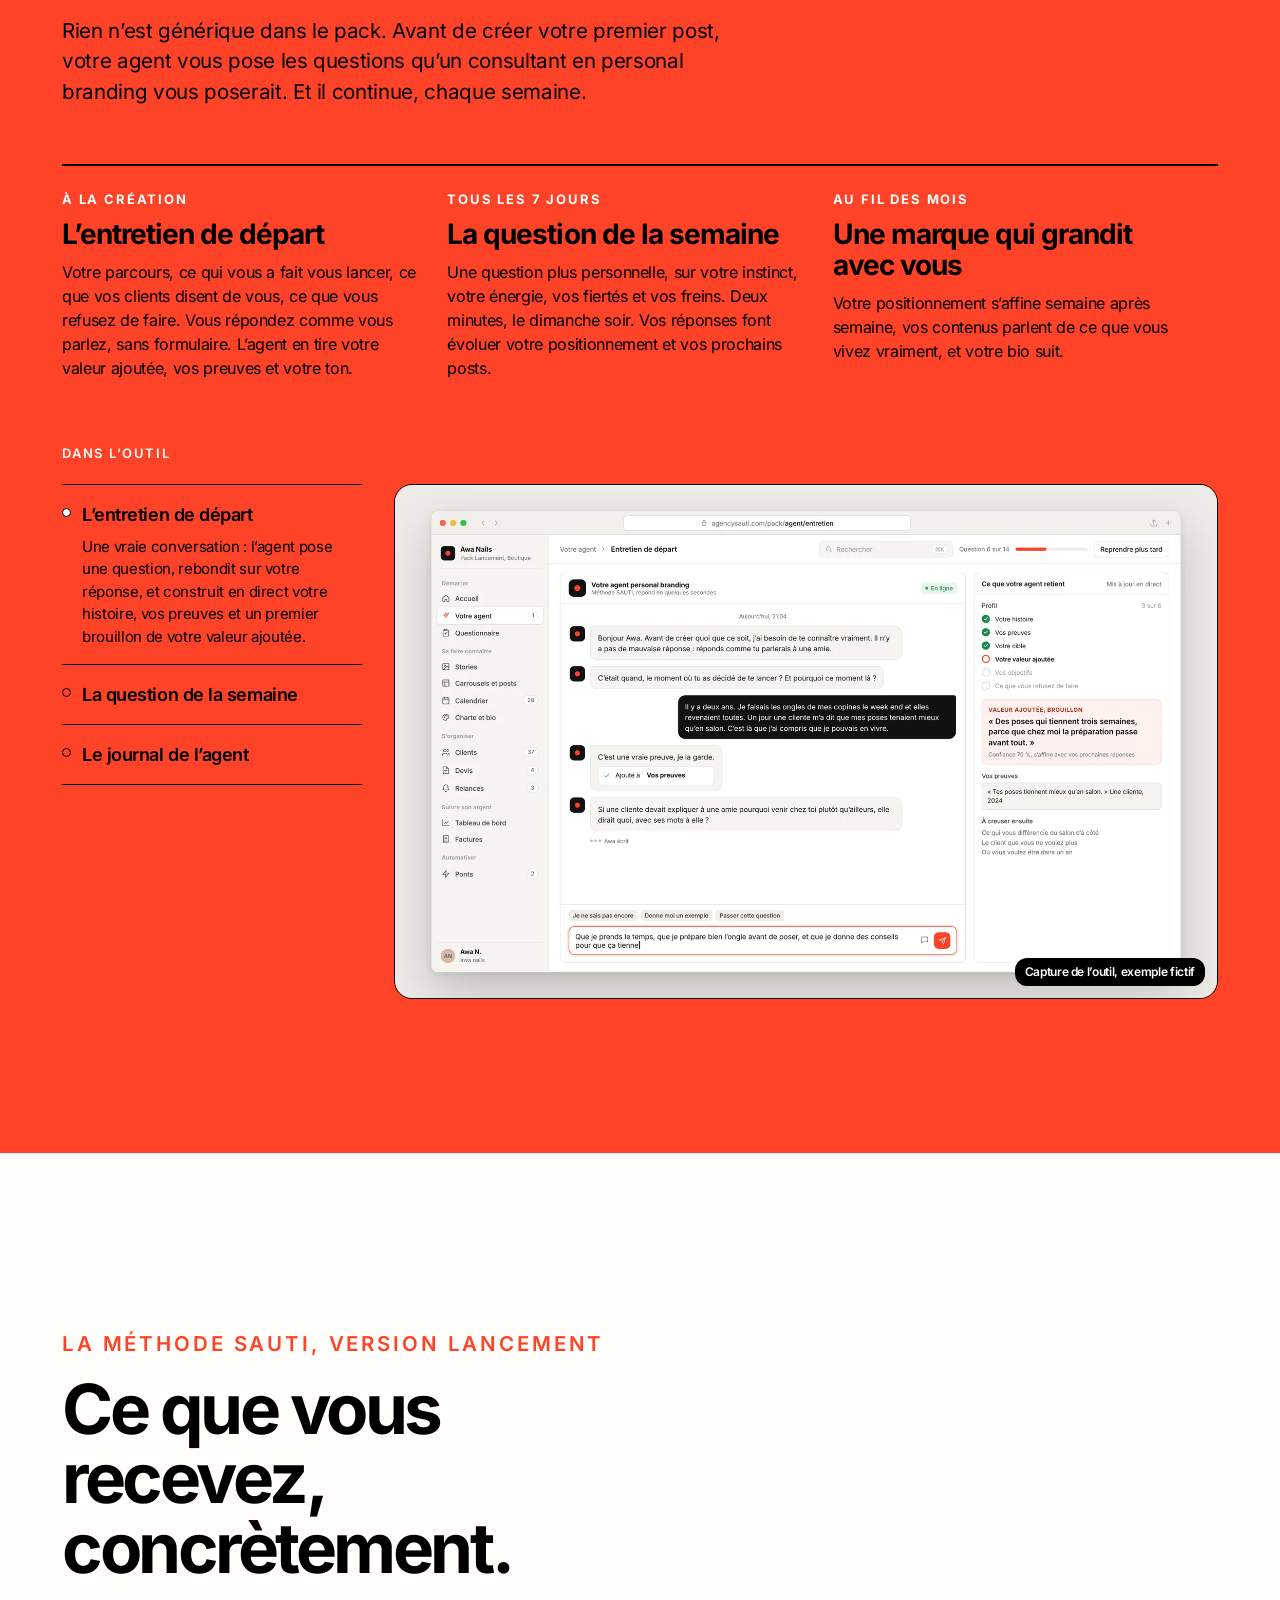
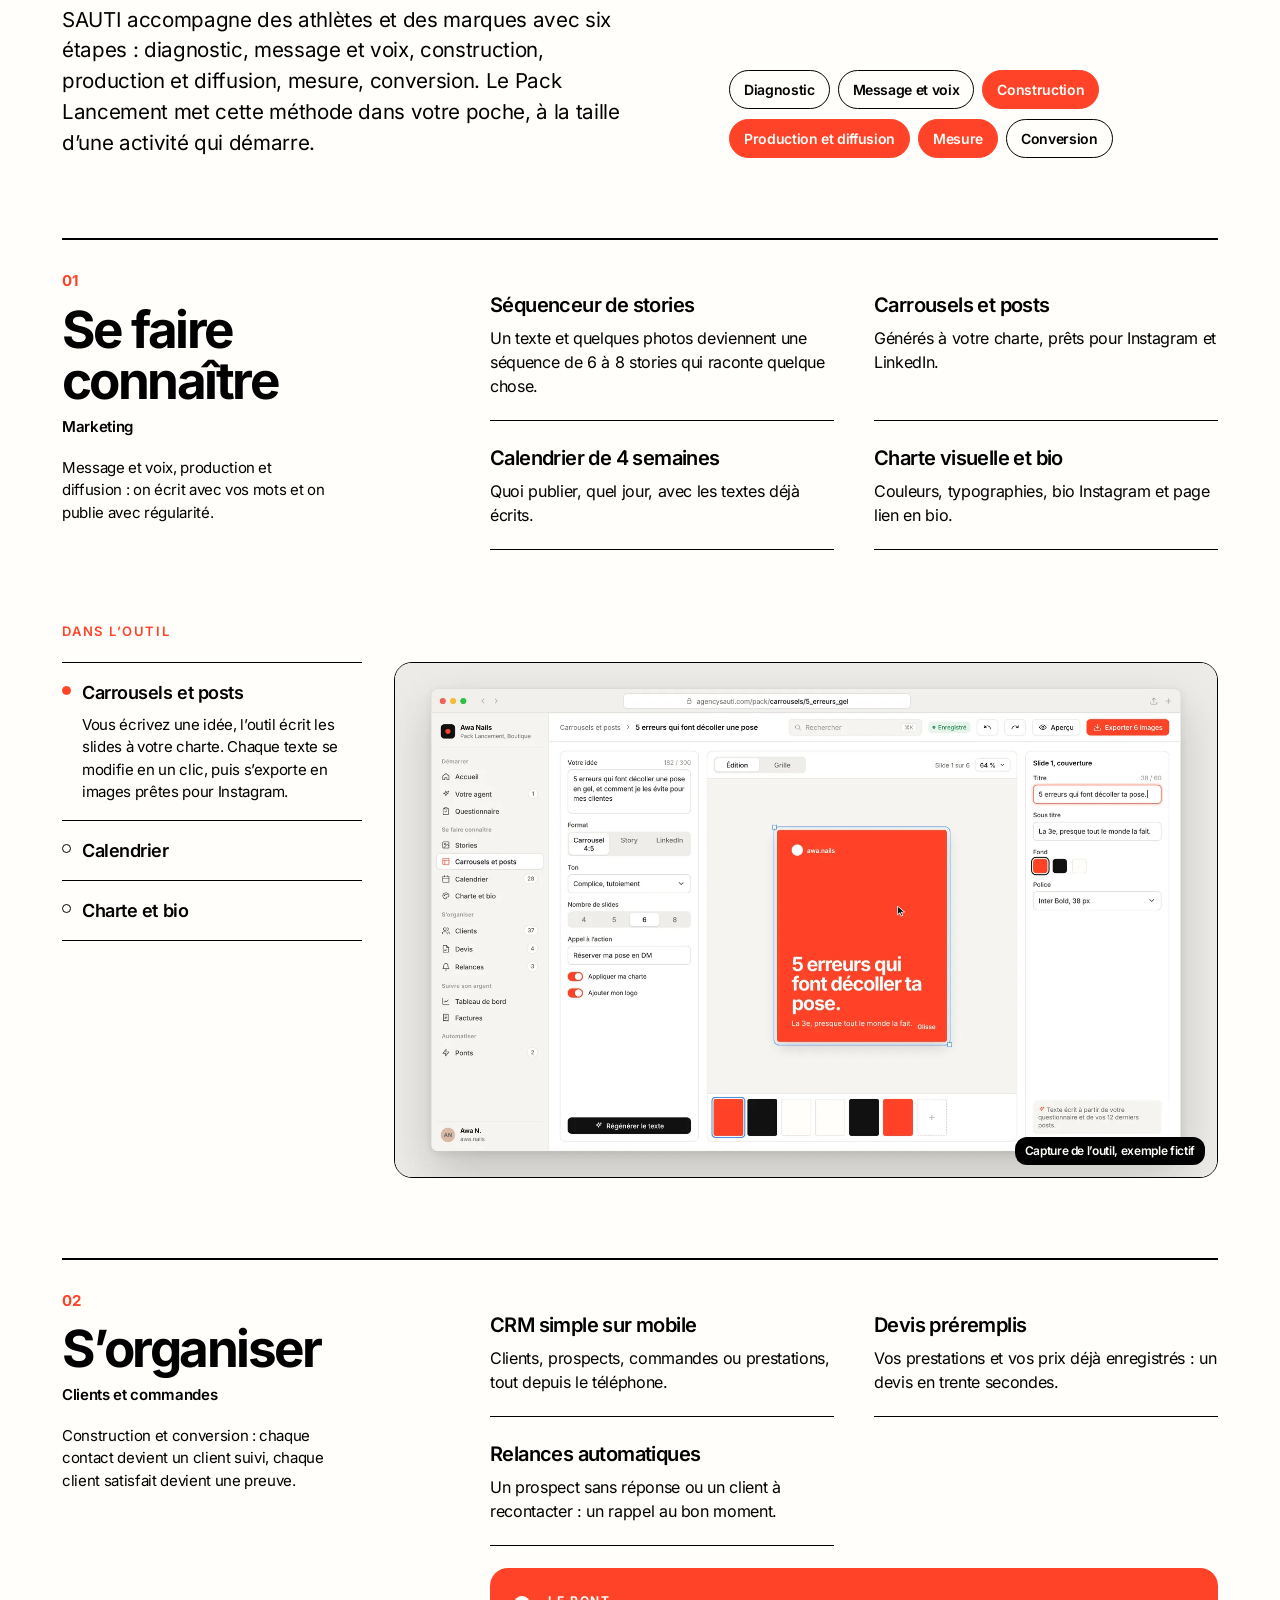
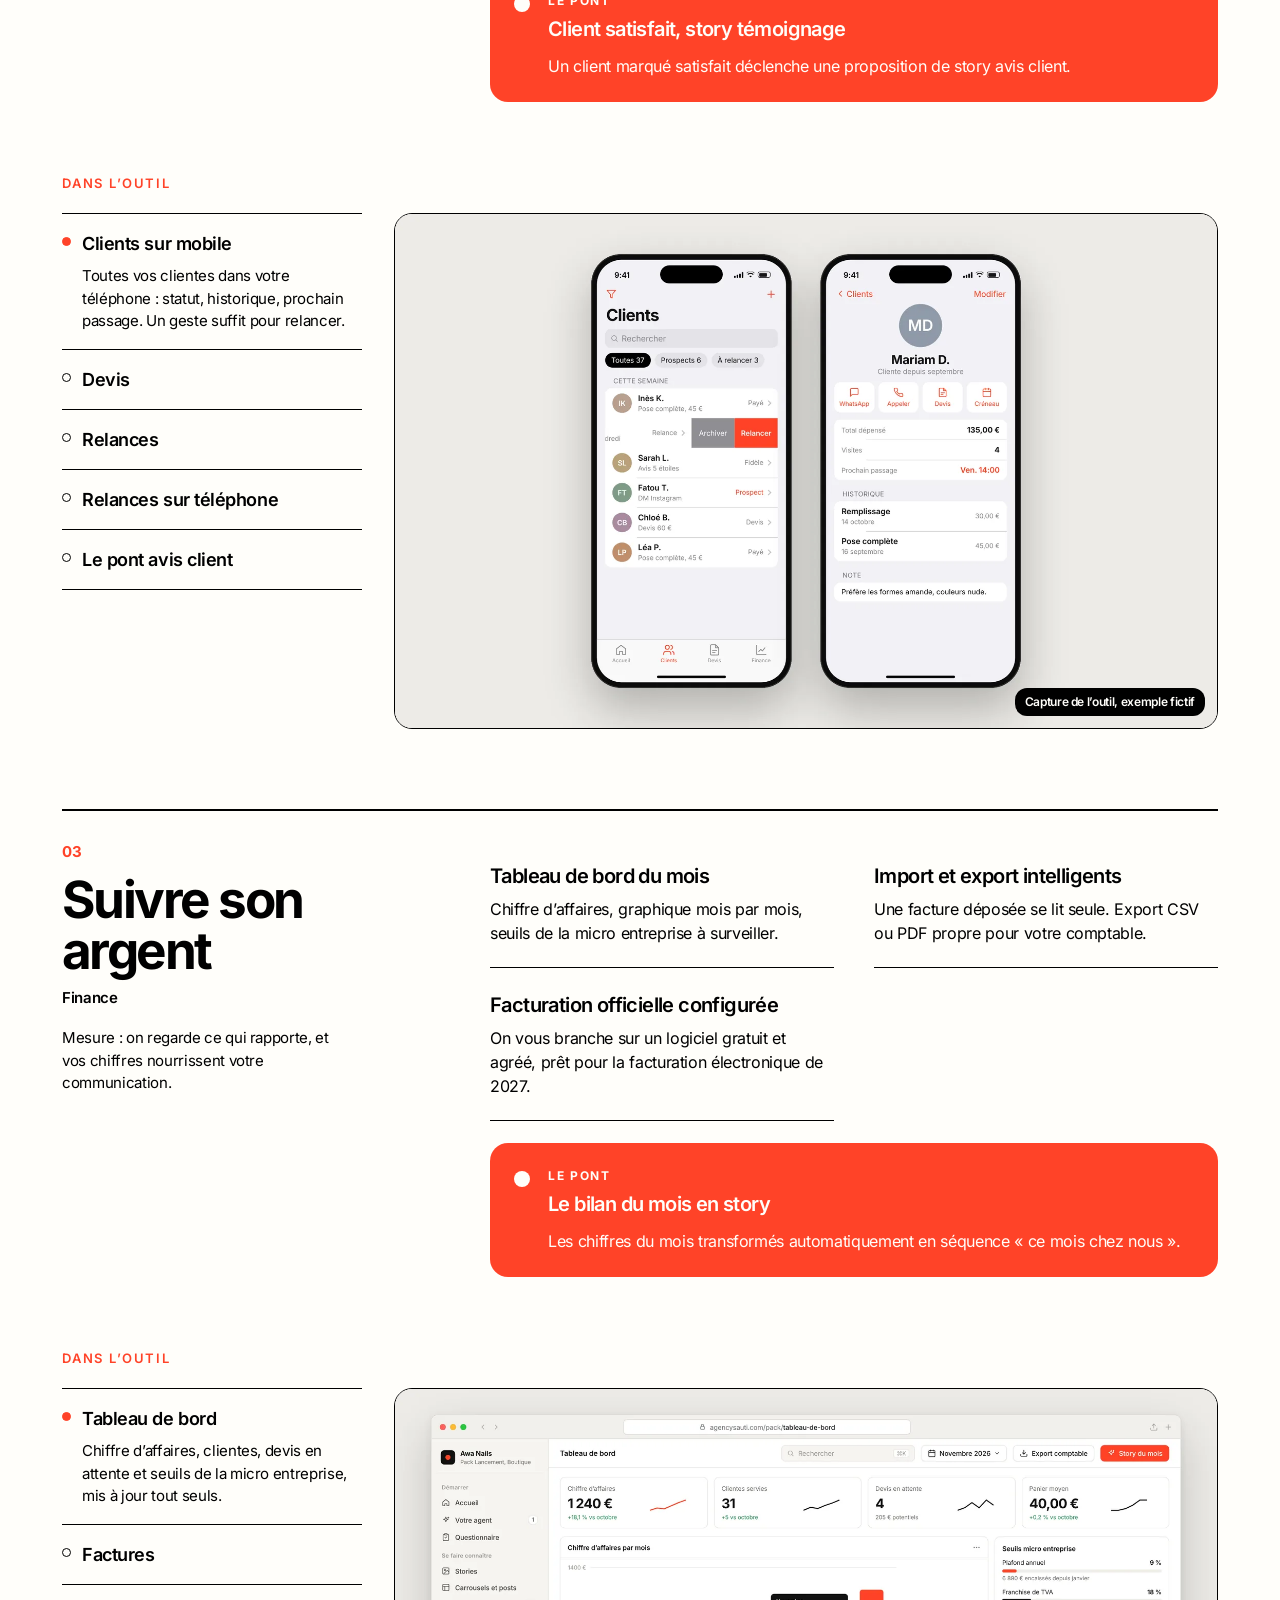
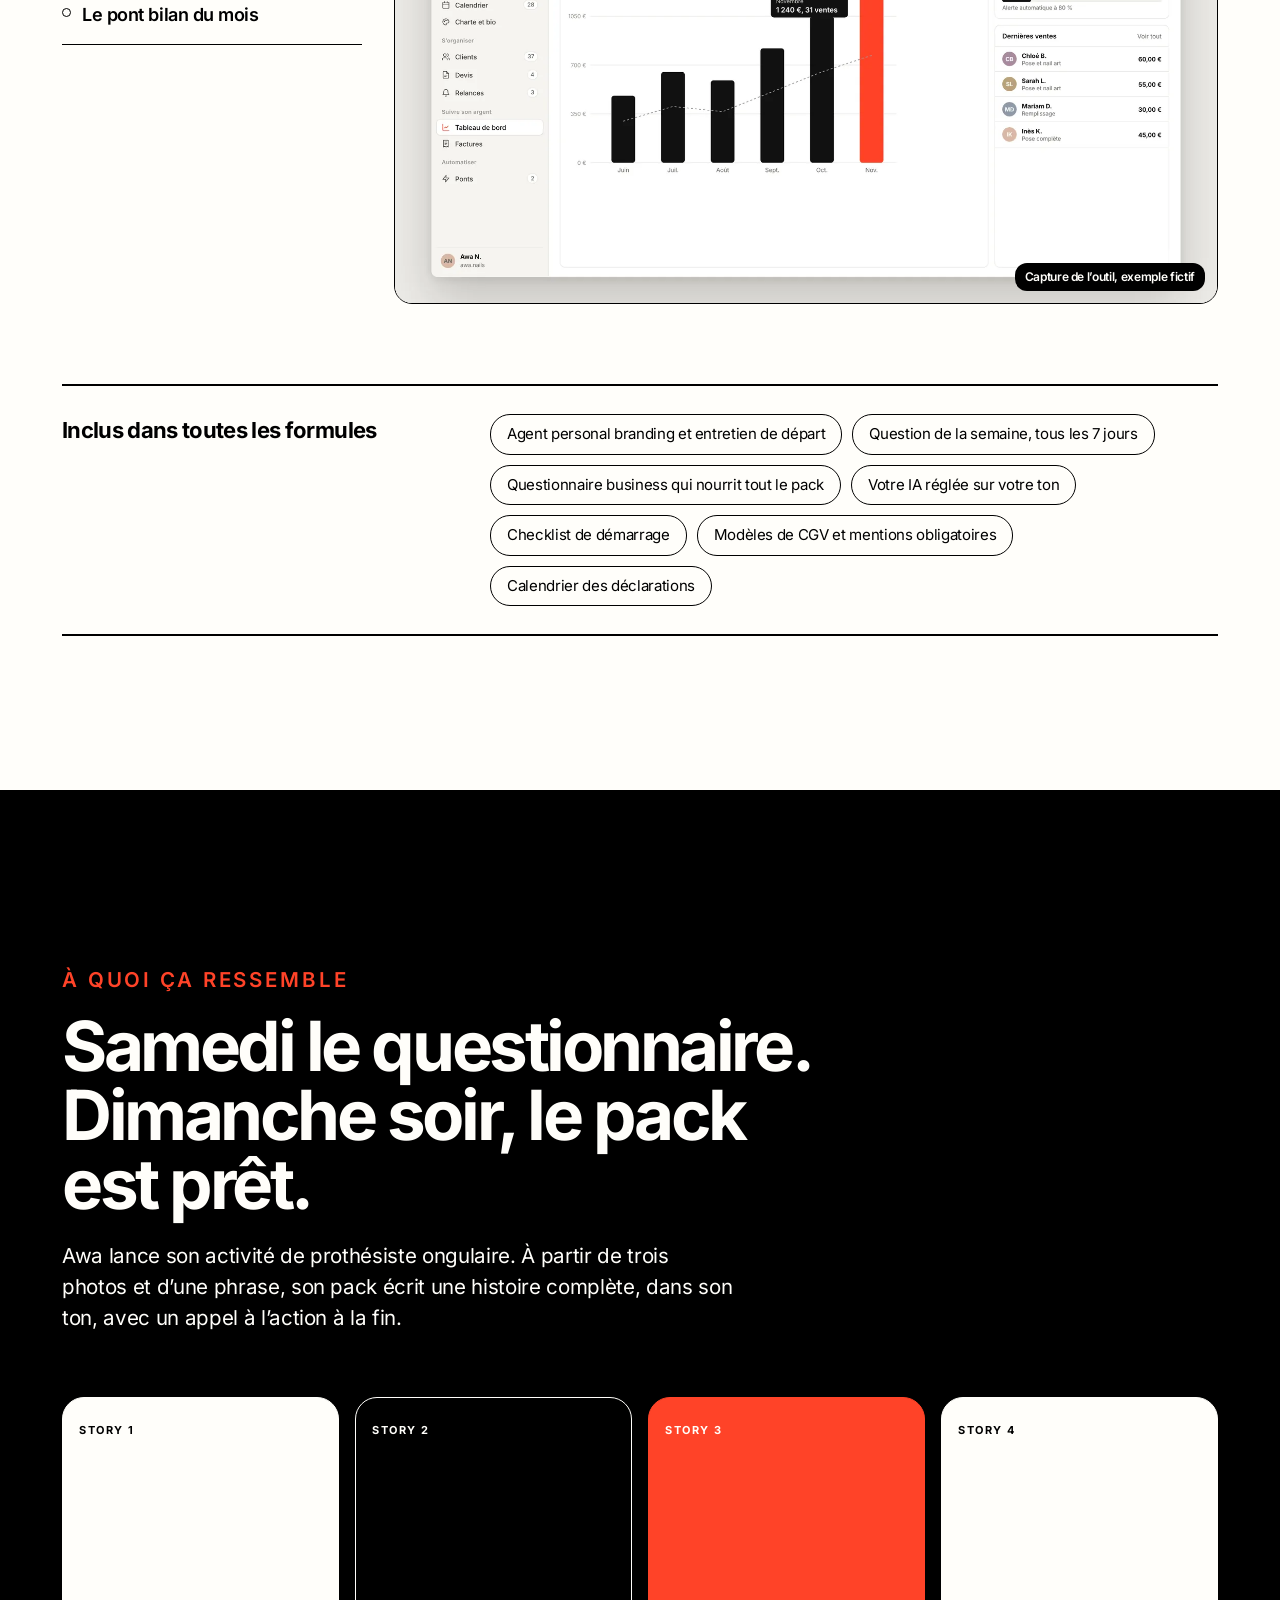
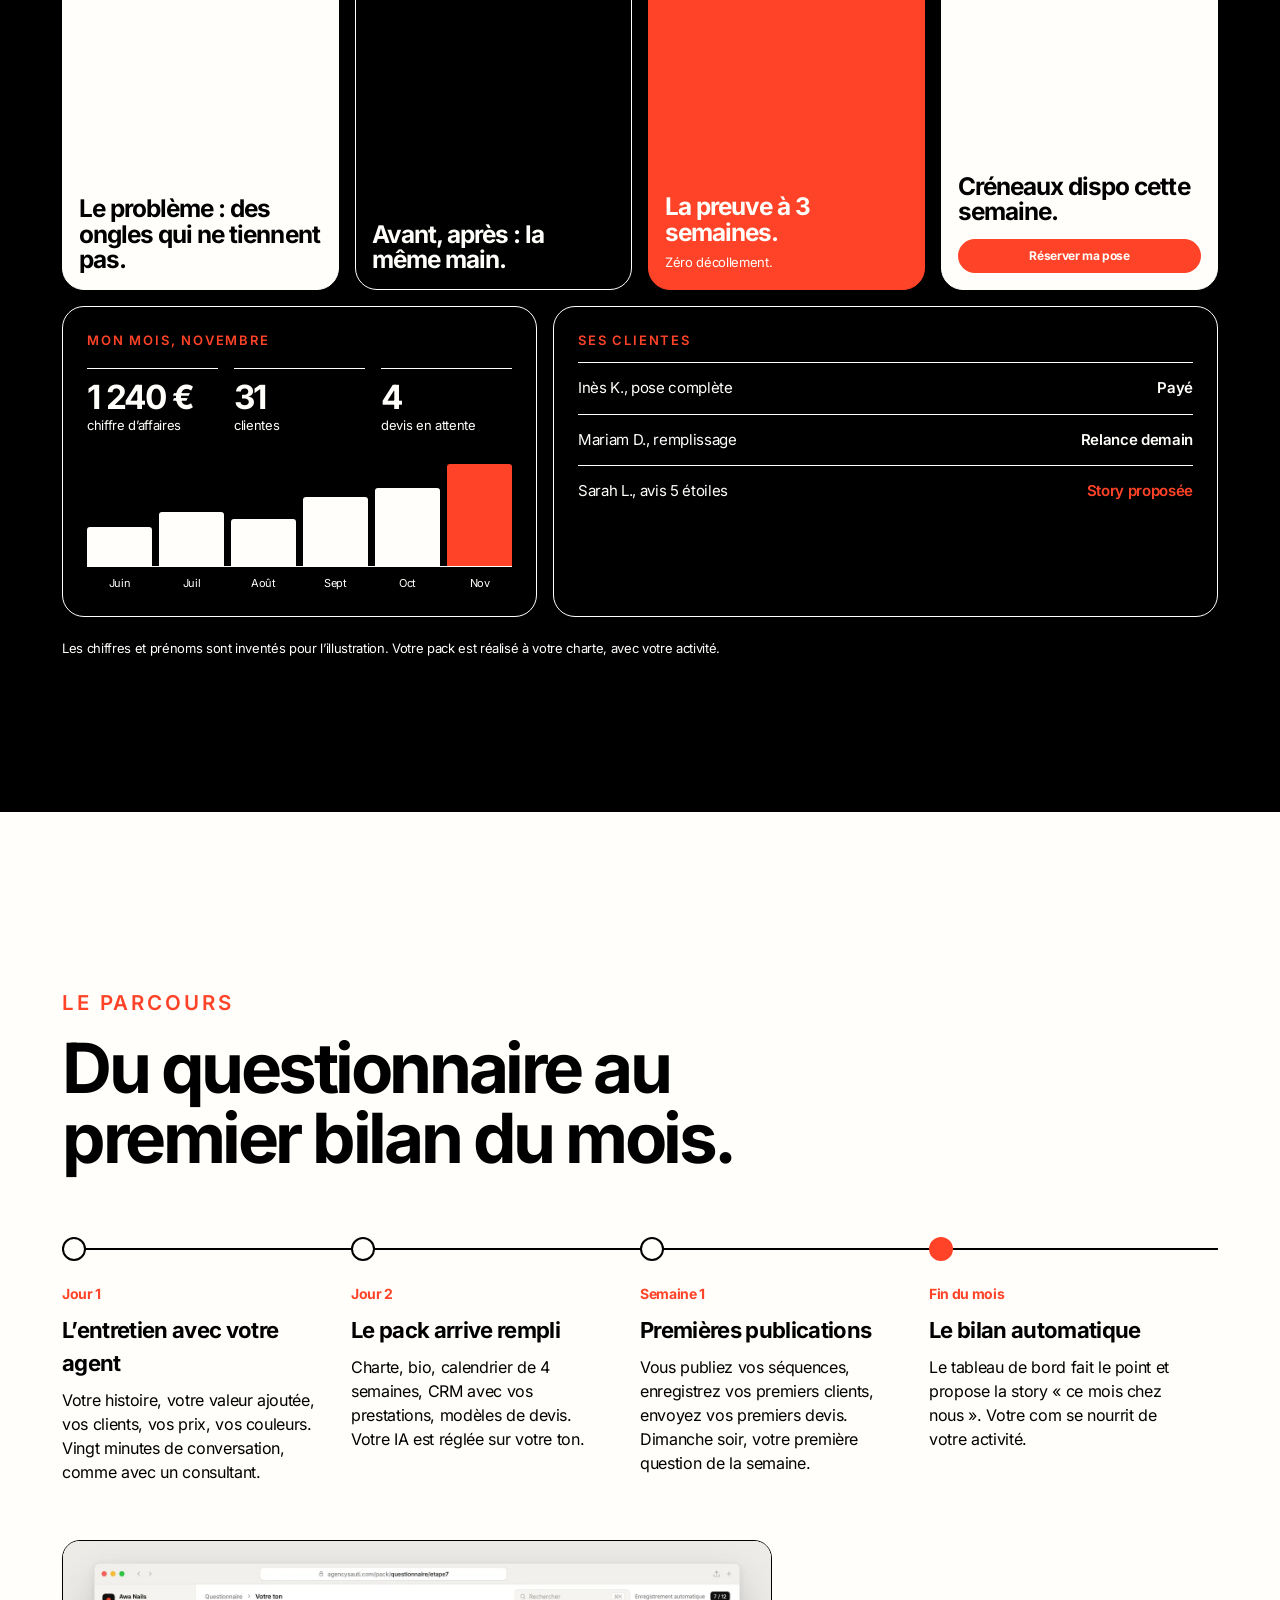
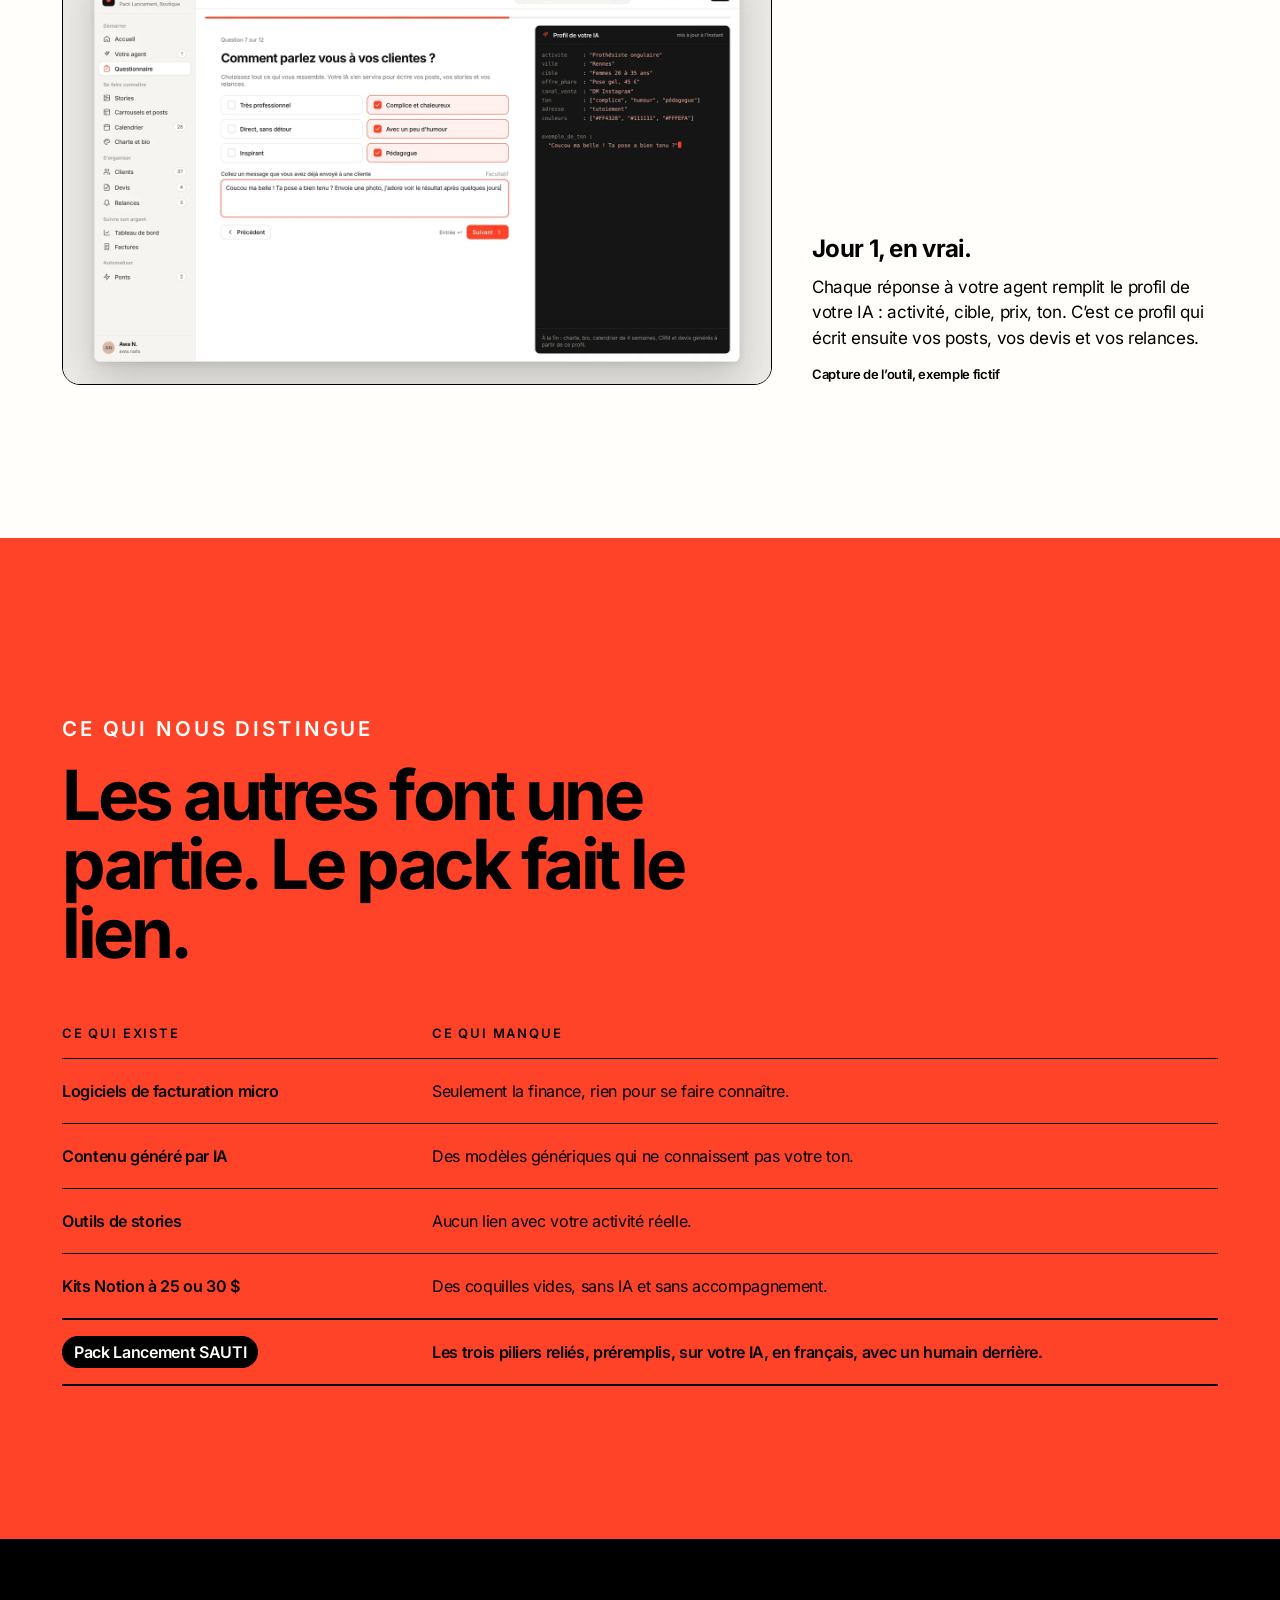
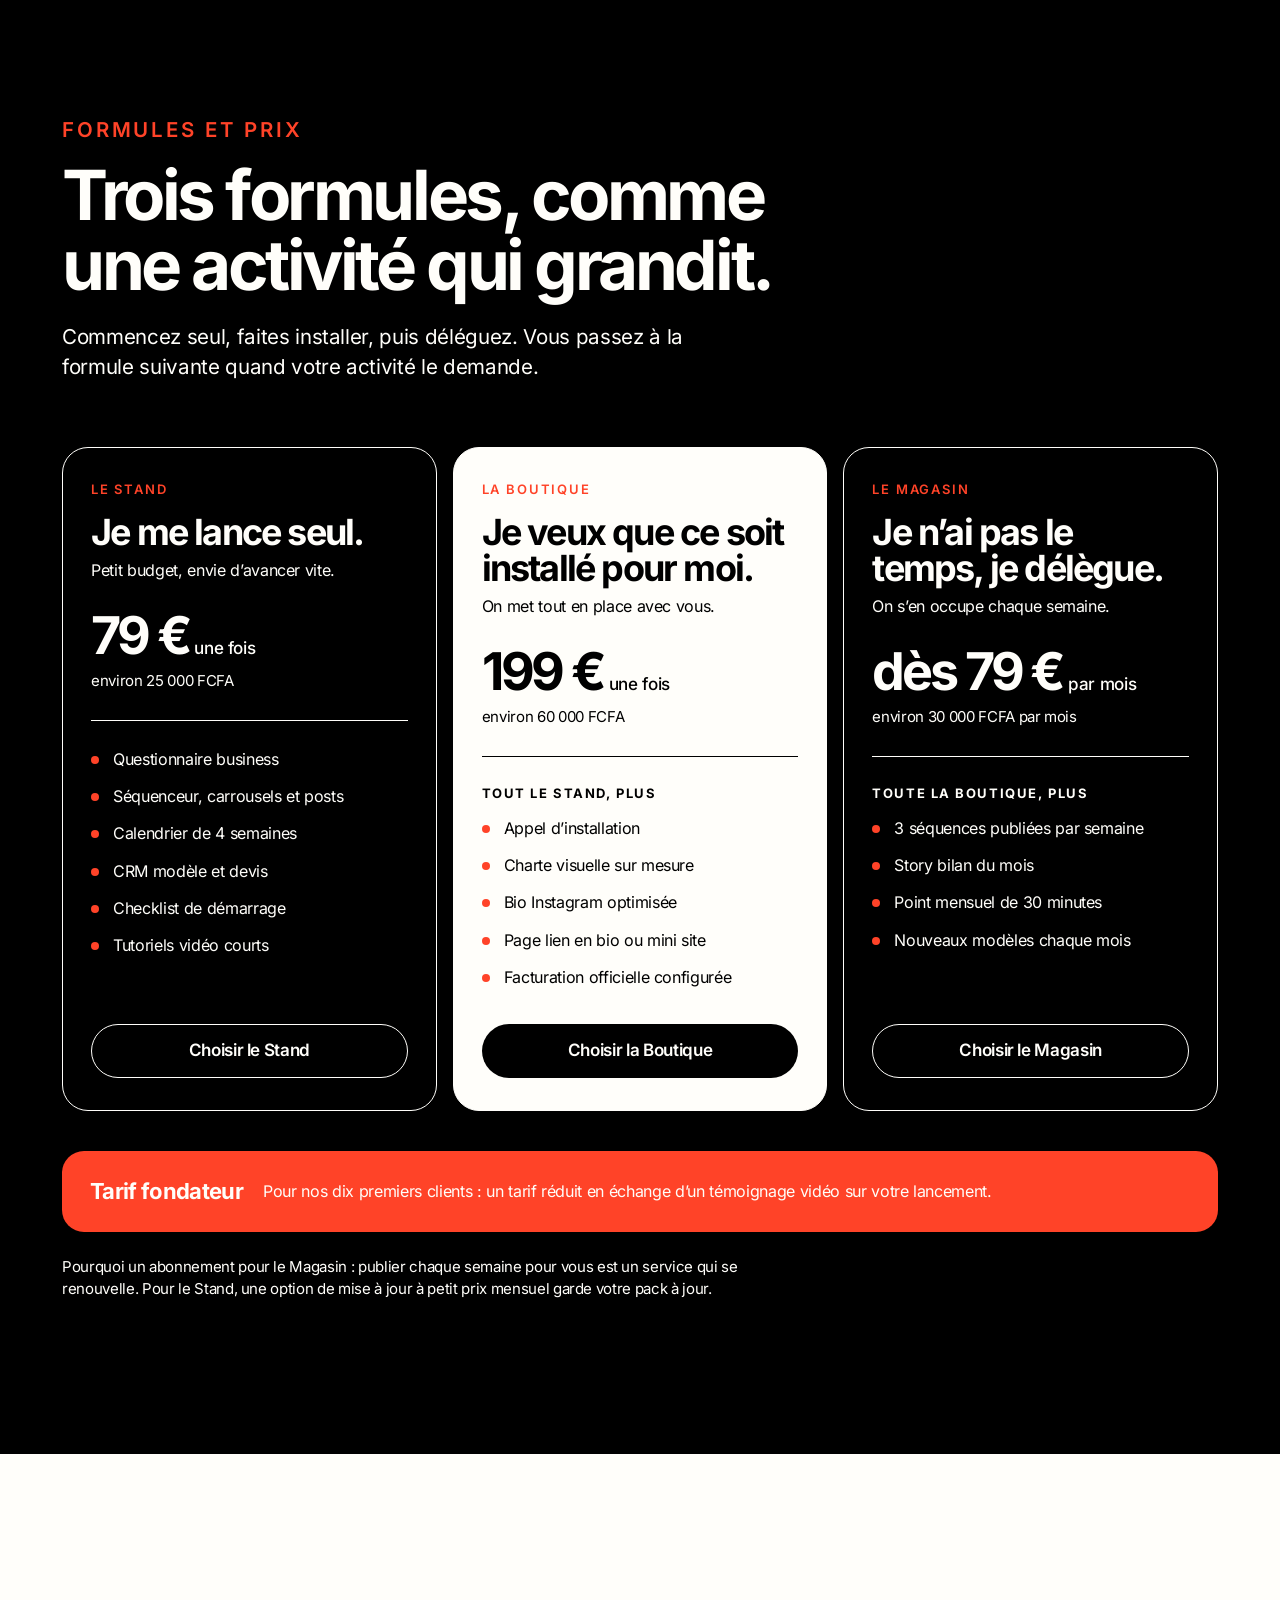
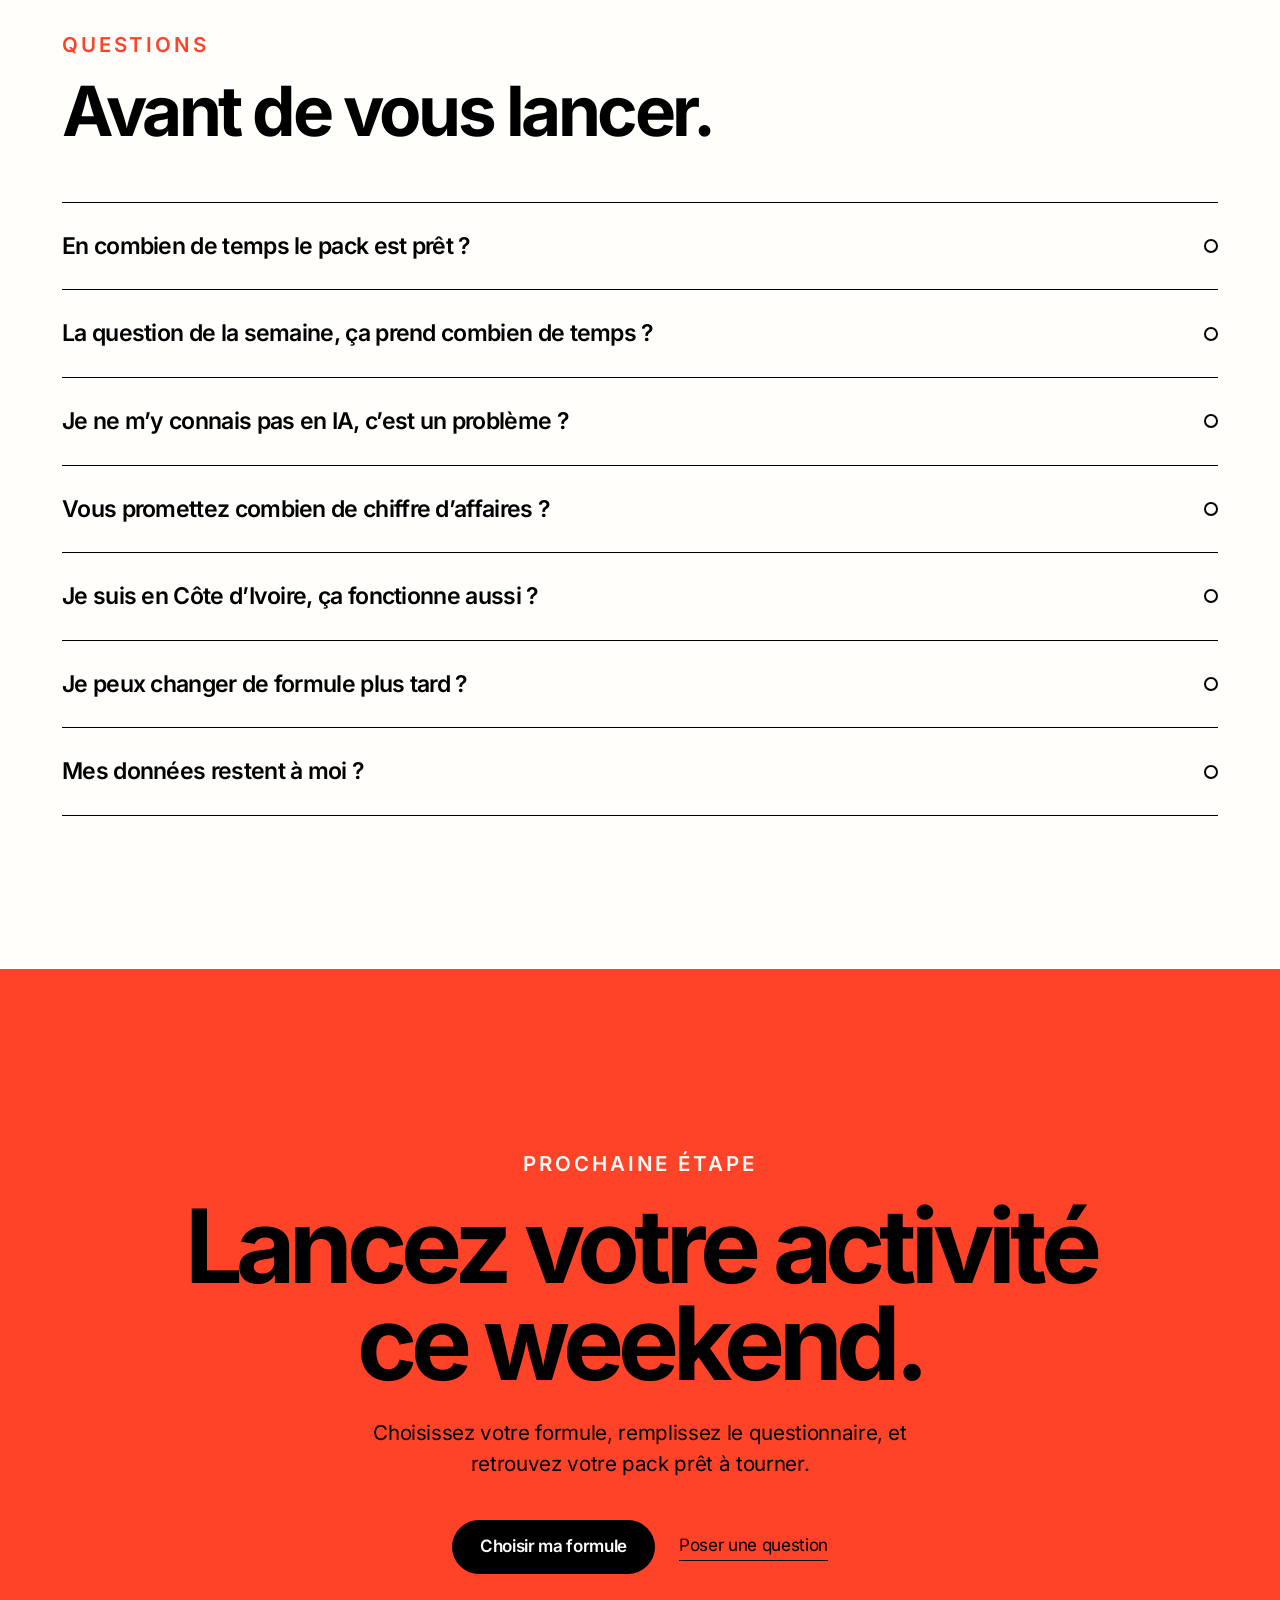
==== commit c17804bb: "Add files via upload" ====
--- a/index.html
+++ b/index.html
@@ -26,6 +26,7 @@
     </a>
     <span class="brand-tag">Pack Lancement</span>
     <nav class="links" aria-label="Navigation principale">
+      <a href="#agent">Votre agent</a>
       <a href="#pack">Le pack</a>
       <a href="#exemple">Exemple</a>
       <a href="#formules">Formules</a>
@@ -36,6 +37,7 @@
   </div>
 </header>
 <div class="menu" id="menu" aria-label="Menu">
+  <a href="#agent">Votre agent</a>
   <a href="#pack">Le pack</a>
   <a href="#exemple">Exemple</a>
   <a href="#formules">Formules</a>
@@ -128,6 +130,27 @@
     </div>
   </section>
 
+
+  <section class="sec orange-bg agent" id="agent" data-nav="light" aria-labelledby="agent-t">
+    <div class="wrap">
+      <div class="sec-head reveal">
+        <p class="label">Avant tout, on apprend à vous connaître</p>
+        <h2 id="agent-t">Un agent de personal branding, rien que pour vous.</h2>
+        <p>Rien n’est générique dans le pack. Avant de créer votre premier post, votre agent vous pose les questions qu’un consultant en personal branding vous poserait. Et il continue, chaque semaine.</p>
+      </div>
+      <ol class="agent-steps reveal">
+        <li><b>À la création</b><strong>L’entretien de départ</strong><span>Votre parcours, ce qui vous a fait vous lancer, ce que vos clients disent de vous, ce que vous refusez de faire. Vous répondez comme vous parlez, sans formulaire. L’agent en tire votre valeur ajoutée, vos preuves et votre ton.</span></li>
+        <li><b>Tous les 7 jours</b><strong>La question de la semaine</strong><span>Une question plus personnelle, sur votre instinct, votre énergie, vos fiertés et vos freins. Deux minutes, le dimanche soir. Vos réponses font évoluer votre positionnement et vos prochains posts.</span></li>
+        <li><b>Au fil des mois</b><strong>Une marque qui grandit avec vous</strong><span>Votre positionnement s’affine semaine après semaine, vos contenus parlent de ce que vous vivez vraiment, et votre bio suit.</span></li>
+      </ol>
+      <div class="tool agent-tool reveal" data-tabs>
+        <p class="tool-label">Dans l’outil</p>
+        <div class="tool-tabs" role="tablist" aria-label="Votre agent de personal branding"><button type="button" role="tab" id="t-agent-entretien" aria-selected="true" aria-controls="p-agent-entretien"><strong>L’entretien de départ</strong><span>Une vraie conversation : l’agent pose une question, rebondit sur votre réponse, et construit en direct votre histoire, vos preuves et un premier brouillon de votre valeur ajoutée.</span></button><button type="button" role="tab" id="t-agent-semaine" aria-selected="false" aria-controls="p-agent-semaine"><strong>La question de la semaine</strong><span>Chaque dimanche, une notification et deux minutes de réponse. Un moment de fierté peut devenir votre story du mercredi, toujours avec l’accord des personnes concernées.</span></button><button type="button" role="tab" id="t-agent-journal" aria-selected="false" aria-controls="p-agent-journal"><strong>Le journal de l’agent</strong><span>Toutes vos réponses au même endroit : comment votre positionnement a évolué, les freins et les forces repérés, et ce que ça a changé dans vos contenus.</span></button></div>
+        <figure class="tool-shot"><img id="p-agent-entretien" role="tabpanel" aria-labelledby="t-agent-entretien" src="agent-entretien.webp" width="1600" height="1000" alt="Capture de l’entretien de départ avec l’agent personal branding, exemple fictif" loading="lazy"><img id="p-agent-semaine" role="tabpanel" aria-labelledby="t-agent-semaine" src="agent-semaine.webp" width="1600" height="1000" alt="Capture de la question de la semaine sur téléphone, exemple fictif" loading="lazy" hidden><img id="p-agent-journal" role="tabpanel" aria-labelledby="t-agent-journal" src="agent-journal.webp" width="1600" height="1000" alt="Capture du journal de l’agent, exemple fictif" loading="lazy" hidden><figcaption>Capture de l’outil, exemple fictif</figcaption></figure>
+      </div>
+    </div>
+  </section>
+
   <section class="sec" id="pack" data-nav="light" aria-labelledby="pack-t">
     <div class="wrap">
       <div class="method-intro reveal">
@@ -202,6 +225,8 @@
       <div class="included reveal">
         <h3>Inclus dans toutes les formules</h3>
         <ul>
+          <li>Agent personal branding et entretien de départ</li>
+          <li>Question de la semaine, tous les 7 jours</li>
           <li>Questionnaire business qui nourrit tout le pack</li>
           <li>Votre IA réglée sur votre ton</li>
           <li>Checklist de démarrage</li>
@@ -252,14 +277,14 @@
         <h2 id="parcours-t">Du questionnaire au premier bilan du mois.</h2>
       </div>
       <ol class="timeline reveal">
-        <li><b>Jour 1</b><strong>Le questionnaire</strong><p>Activité, cible, prix, couleurs, exemples de textes. Vingt minutes, une seule fois.</p></li>
+        <li><b>Jour 1</b><strong>L’entretien avec votre agent</strong><p>Votre histoire, votre valeur ajoutée, vos clients, vos prix, vos couleurs. Vingt minutes de conversation, comme avec un consultant.</p></li>
         <li><b>Jour 2</b><strong>Le pack arrive rempli</strong><p>Charte, bio, calendrier de 4 semaines, CRM avec vos prestations, modèles de devis. Votre IA est réglée sur votre ton.</p></li>
-        <li><b>Semaine 1</b><strong>Premières publications</strong><p>Vous publiez vos séquences, enregistrez vos premiers clients, envoyez vos premiers devis.</p></li>
+        <li><b>Semaine 1</b><strong>Premières publications</strong><p>Vous publiez vos séquences, enregistrez vos premiers clients, envoyez vos premiers devis. Dimanche soir, votre première question de la semaine.</p></li>
         <li><b>Fin du mois</b><strong>Le bilan automatique</strong><p>Le tableau de bord fait le point et propose la story « ce mois chez nous ». Votre com se nourrit de votre activité.</p></li>
       </ol>
       <figure class="q-shot reveal">
         <img src="outil-questionnaire.webp" width="1600" height="1000" alt="Capture du questionnaire business et du profil de l’IA, exemple fictif" loading="lazy">
-        <figcaption><strong>Jour 1, en vrai.</strong> Chaque réponse au questionnaire remplit le profil de votre IA : activité, cible, prix, ton. C’est ce profil qui écrit ensuite vos posts, vos devis et vos relances.<span>Capture de l’outil, exemple fictif</span></figcaption>
+        <figcaption><strong>Jour 1, en vrai.</strong> Chaque réponse à votre agent remplit le profil de votre IA : activité, cible, prix, ton. C’est ce profil qui écrit ensuite vos posts, vos devis et vos relances.<span>Capture de l’outil, exemple fictif</span></figcaption>
       </figure>
     </div>
   </section>
@@ -359,6 +384,10 @@
           <p>Le questionnaire prend une vingtaine de minutes. Votre pack arrive rempli le lendemain : charte, bio, calendrier de 4 semaines, CRM et modèles de devis.</p>
         </details>
         <details>
+          <summary>La question de la semaine, ça prend combien de temps ?</summary>
+          <p>Deux minutes, le dimanche soir. Vous pouvez passer une semaine, votre agent reprend la suivante. Vos réponses restent privées : rien n’est publié sans votre accord, ni sans celui des personnes dont vous parlez.</p>
+        </details>
+        <details>
           <summary>Je ne m’y connais pas en IA, c’est un problème ?</summary>
           <p>Non. Votre IA est réglée pour vous à partir du questionnaire, sur votre ton et votre activité. Des tutoriels vidéo courts montrent chaque geste, et la Boutique inclut un appel d’installation.</p>
         </details>
--- a/style.css
+++ b/style.css
@@ -278,6 +278,16 @@
   .q-shot{grid-template-columns:1fr}
 }
 
+.agent-steps{margin-top:56px;display:grid;grid-template-columns:repeat(3,1fr);border-top:2px solid var(--ink)}
+.agent-steps li{padding:24px 28px 0 0}
+.agent-steps b{display:block;font-size:13px;font-weight:700;letter-spacing:.14em;text-transform:uppercase;color:var(--paper)}
+.agent-steps strong{display:block;margin-top:10px;font-size:clamp(22px,2.2vw,28px);letter-spacing:-.035em;line-height:1.1}
+.agent-steps span{display:block;margin-top:10px;font-size:16px;line-height:1.5}
+.agent .tool{margin-top:64px}
+.agent .tool-label{color:var(--paper)}
+.agent .tool-tabs button[aria-selected=true]::before{background:var(--paper);border-color:var(--ink)}
+.agent .tool-tabs button:hover strong{color:var(--paper)}
+@media (max-width:900px){.agent-steps{grid-template-columns:1fr}.agent-steps li{padding:22px 0;border-bottom:1px solid var(--ink)}}
 .js .reveal{opacity:0;transform:translateY(18px);transition:opacity .9s var(--ease),transform .9s var(--ease)}
 .js .reveal.in{opacity:1;transform:none}
 
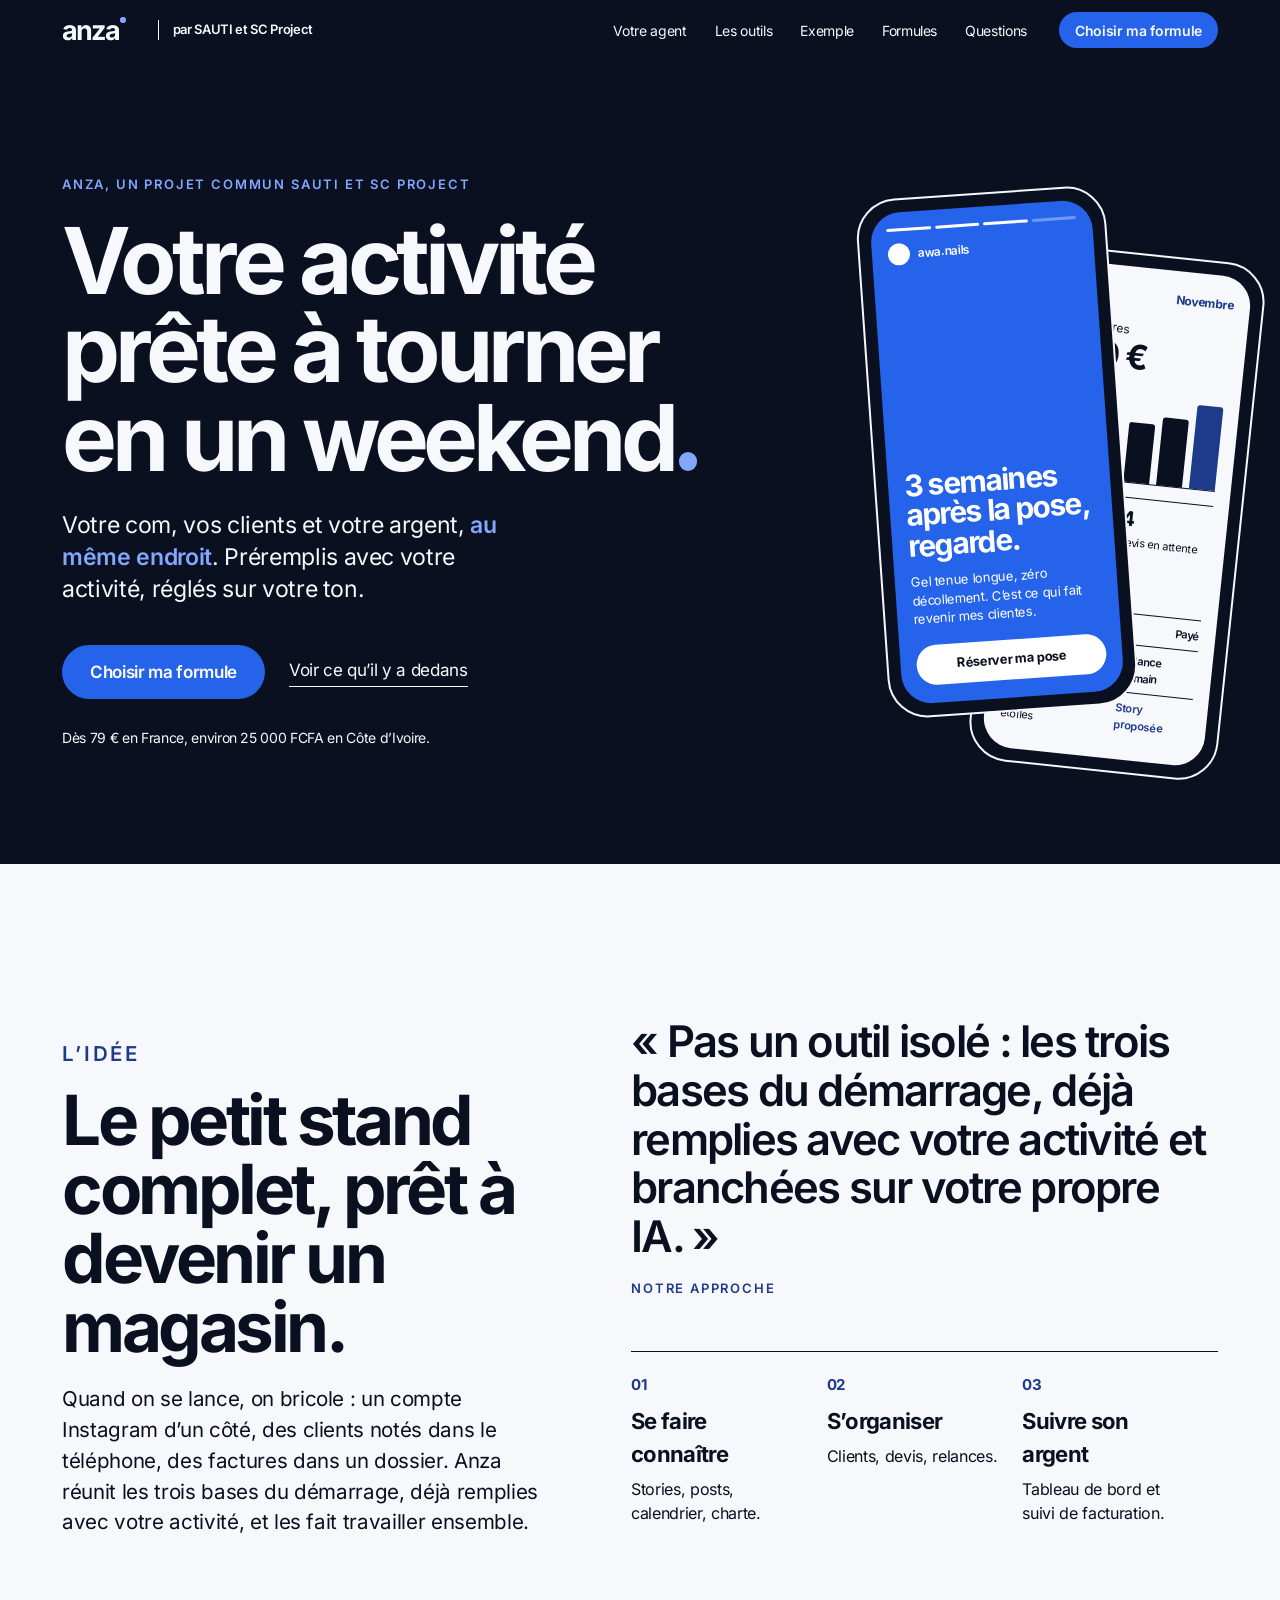
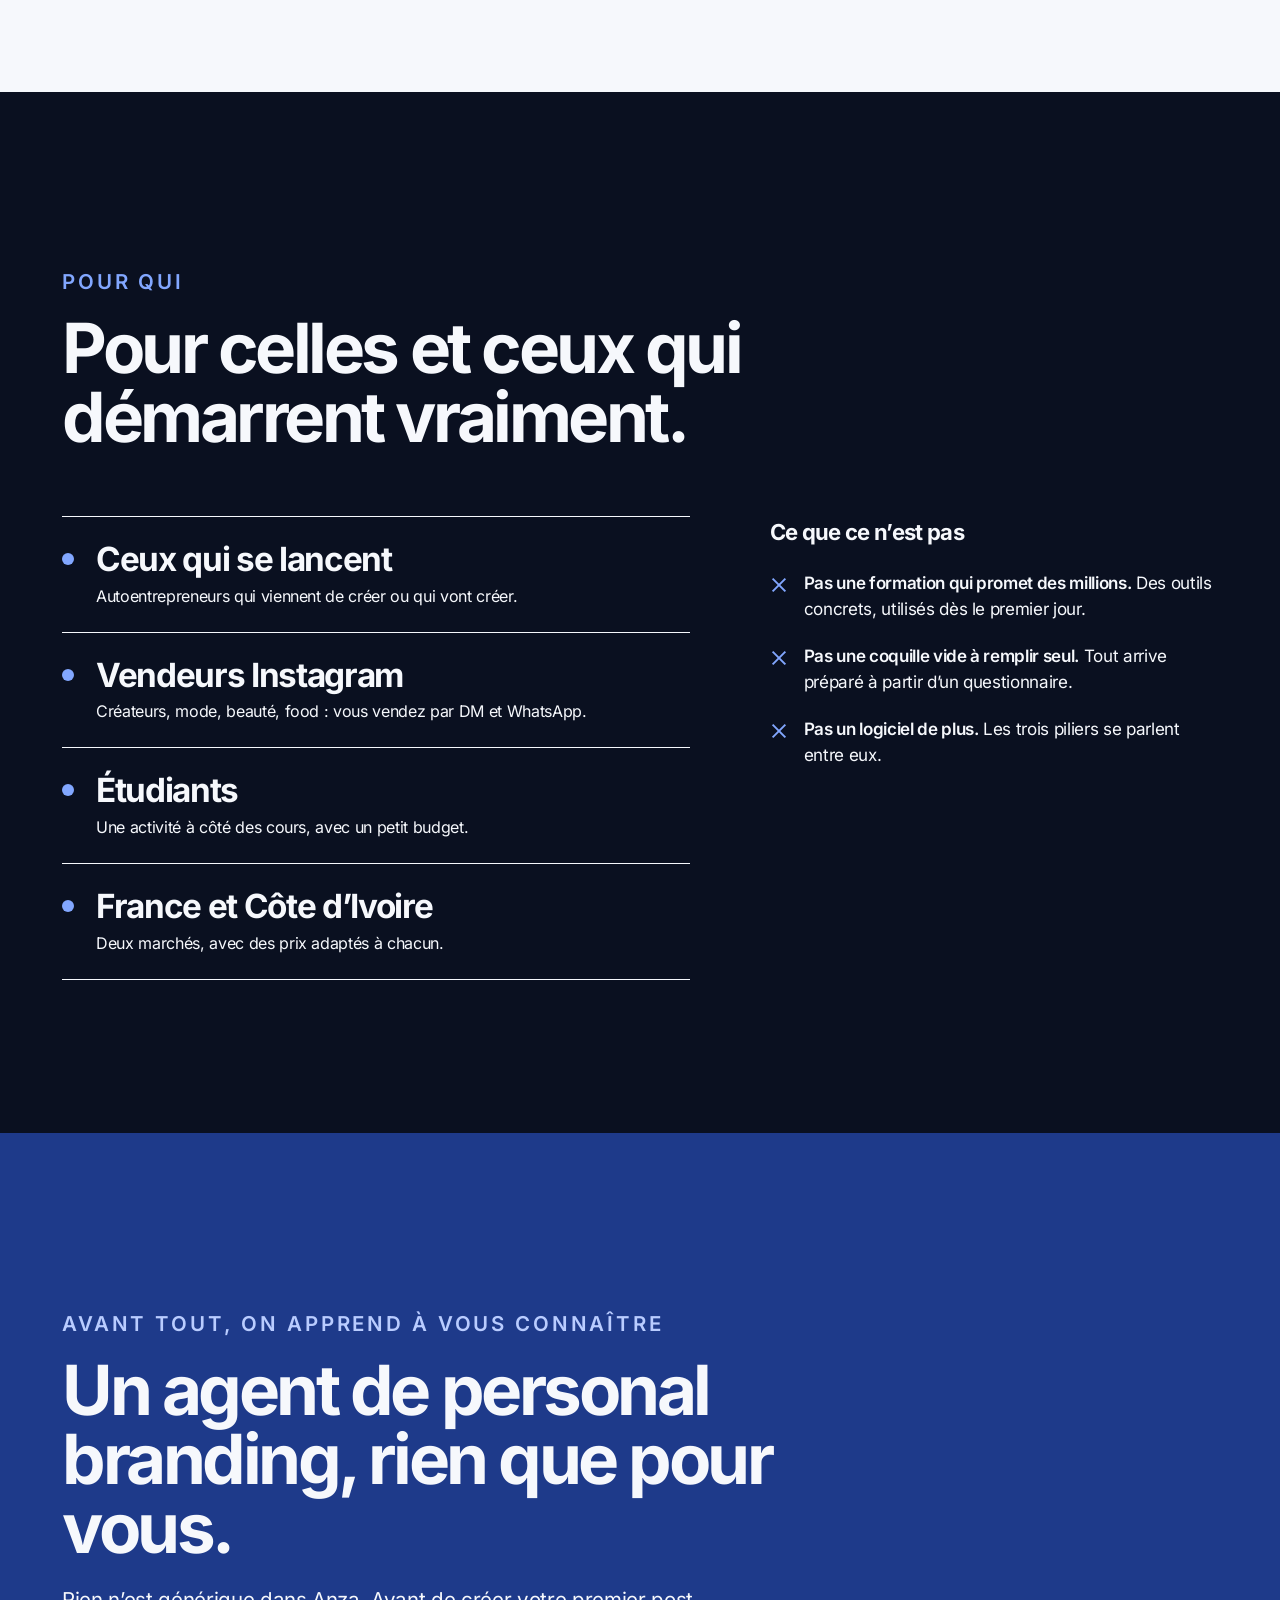
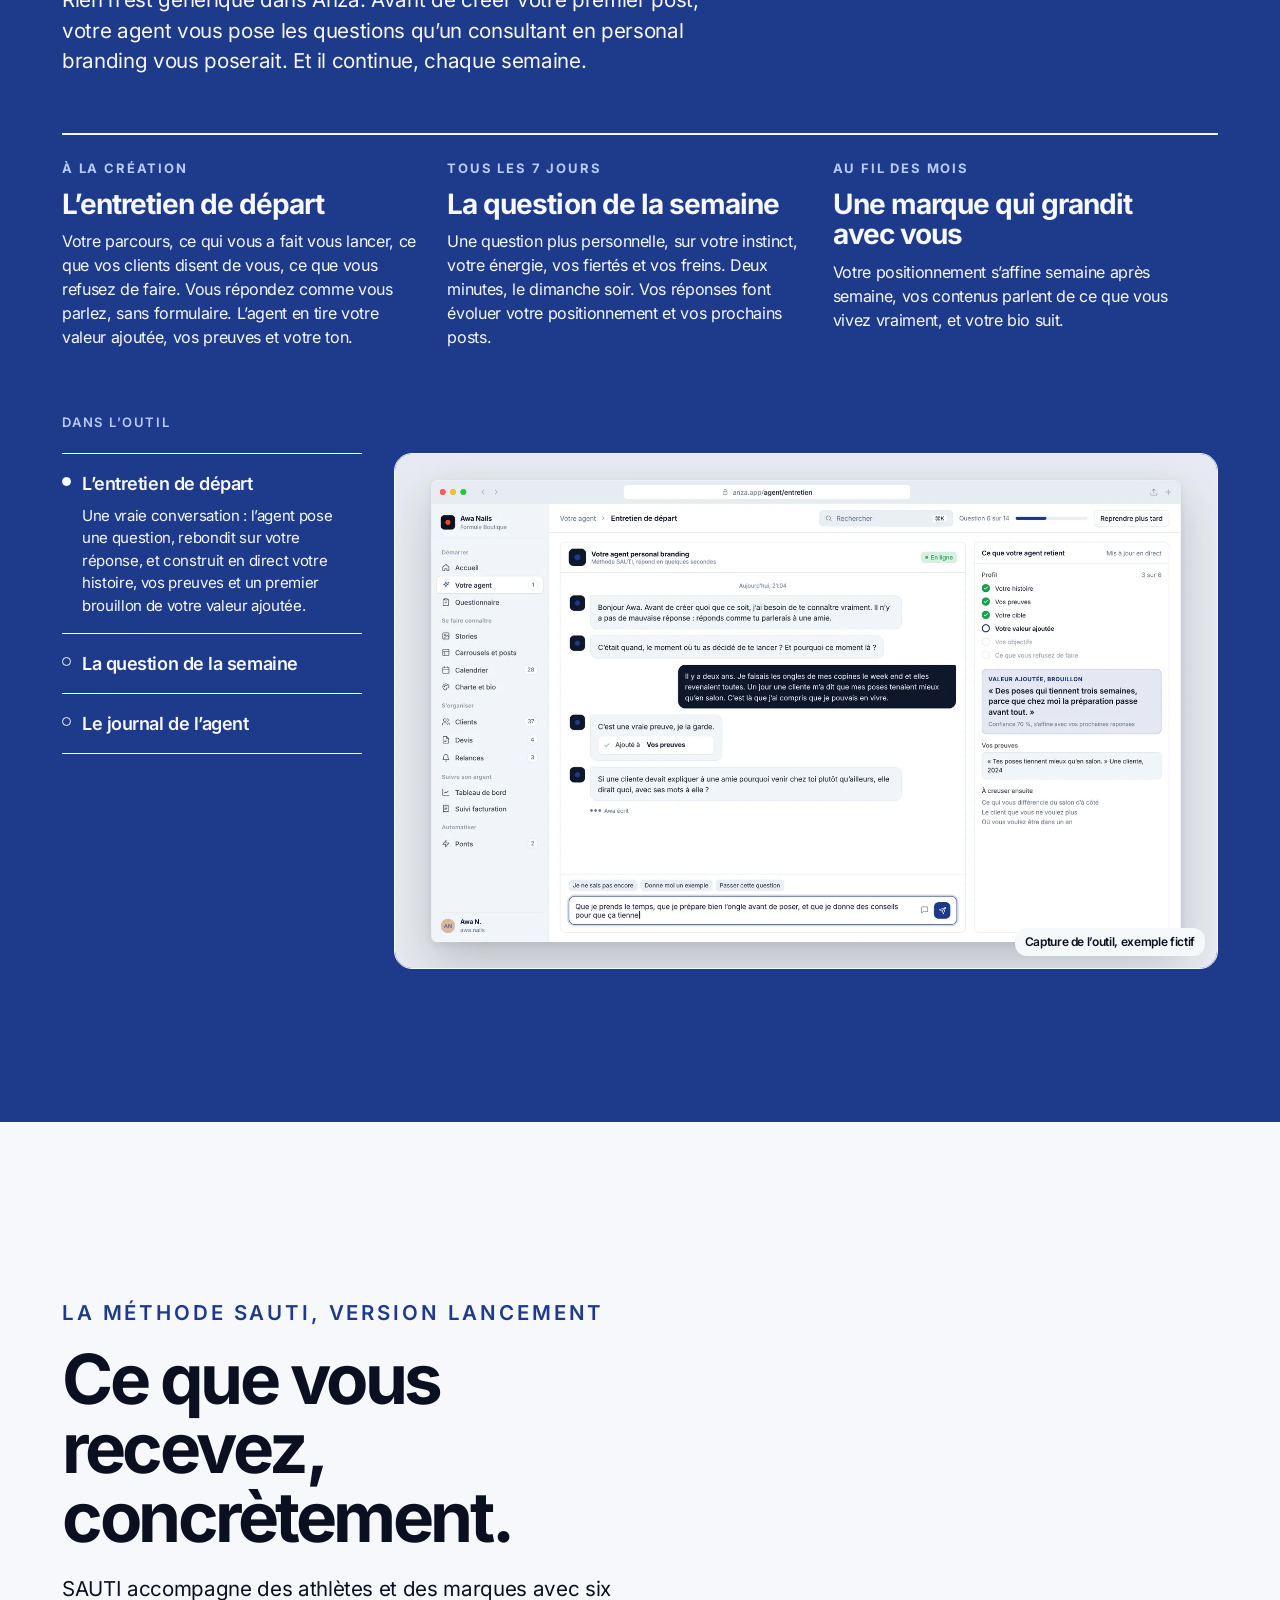
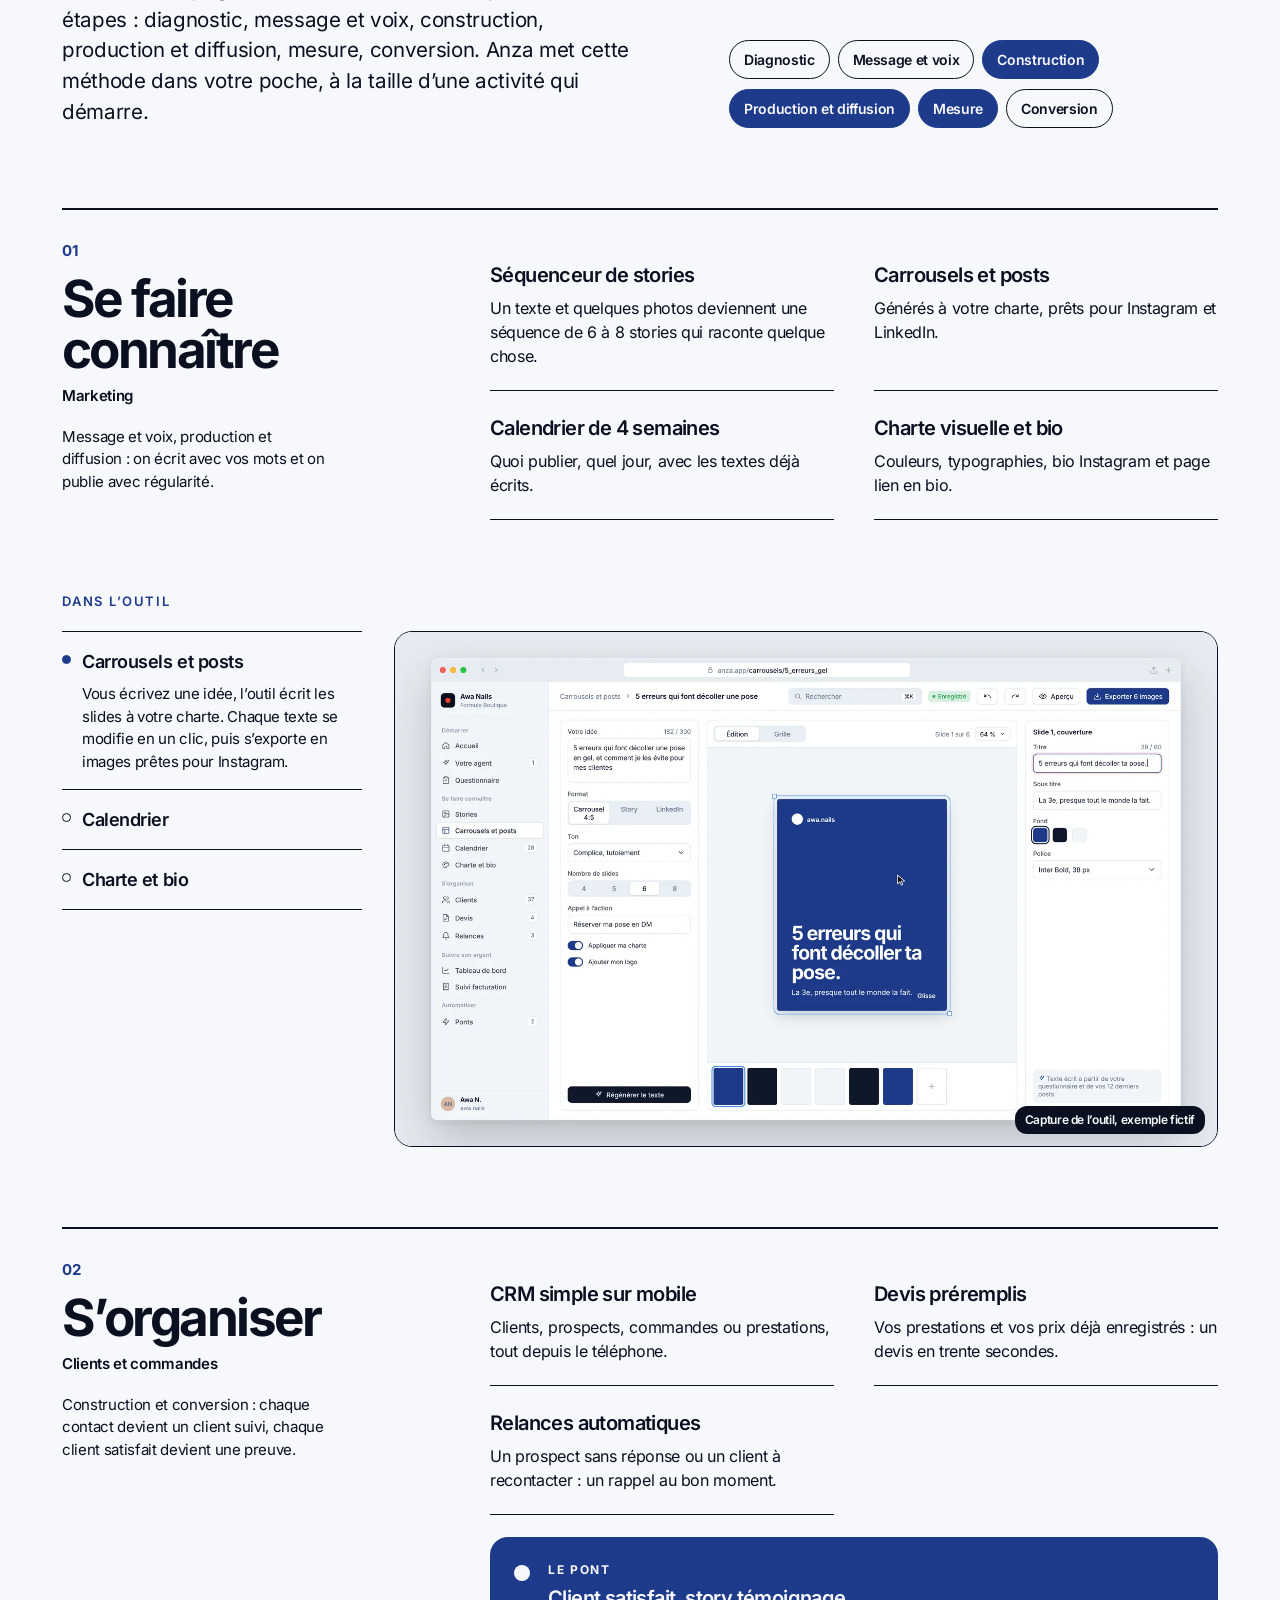
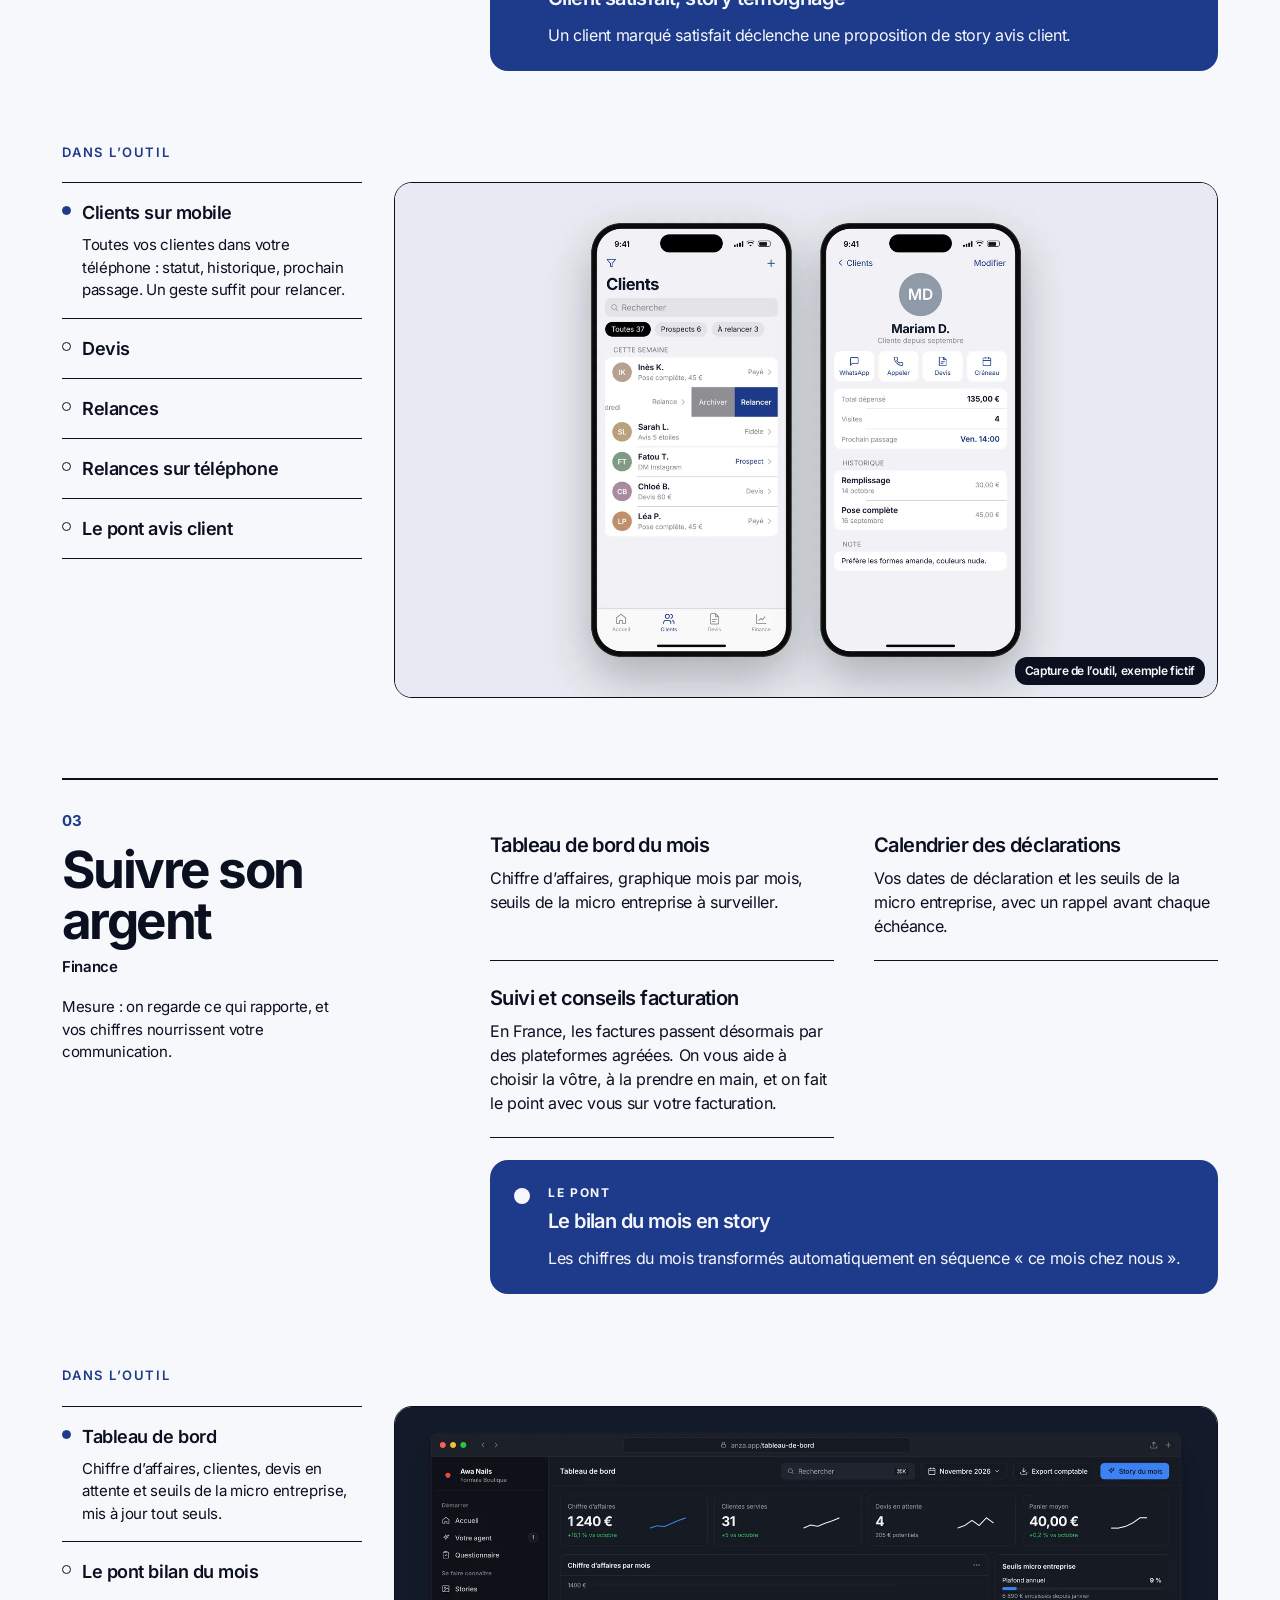
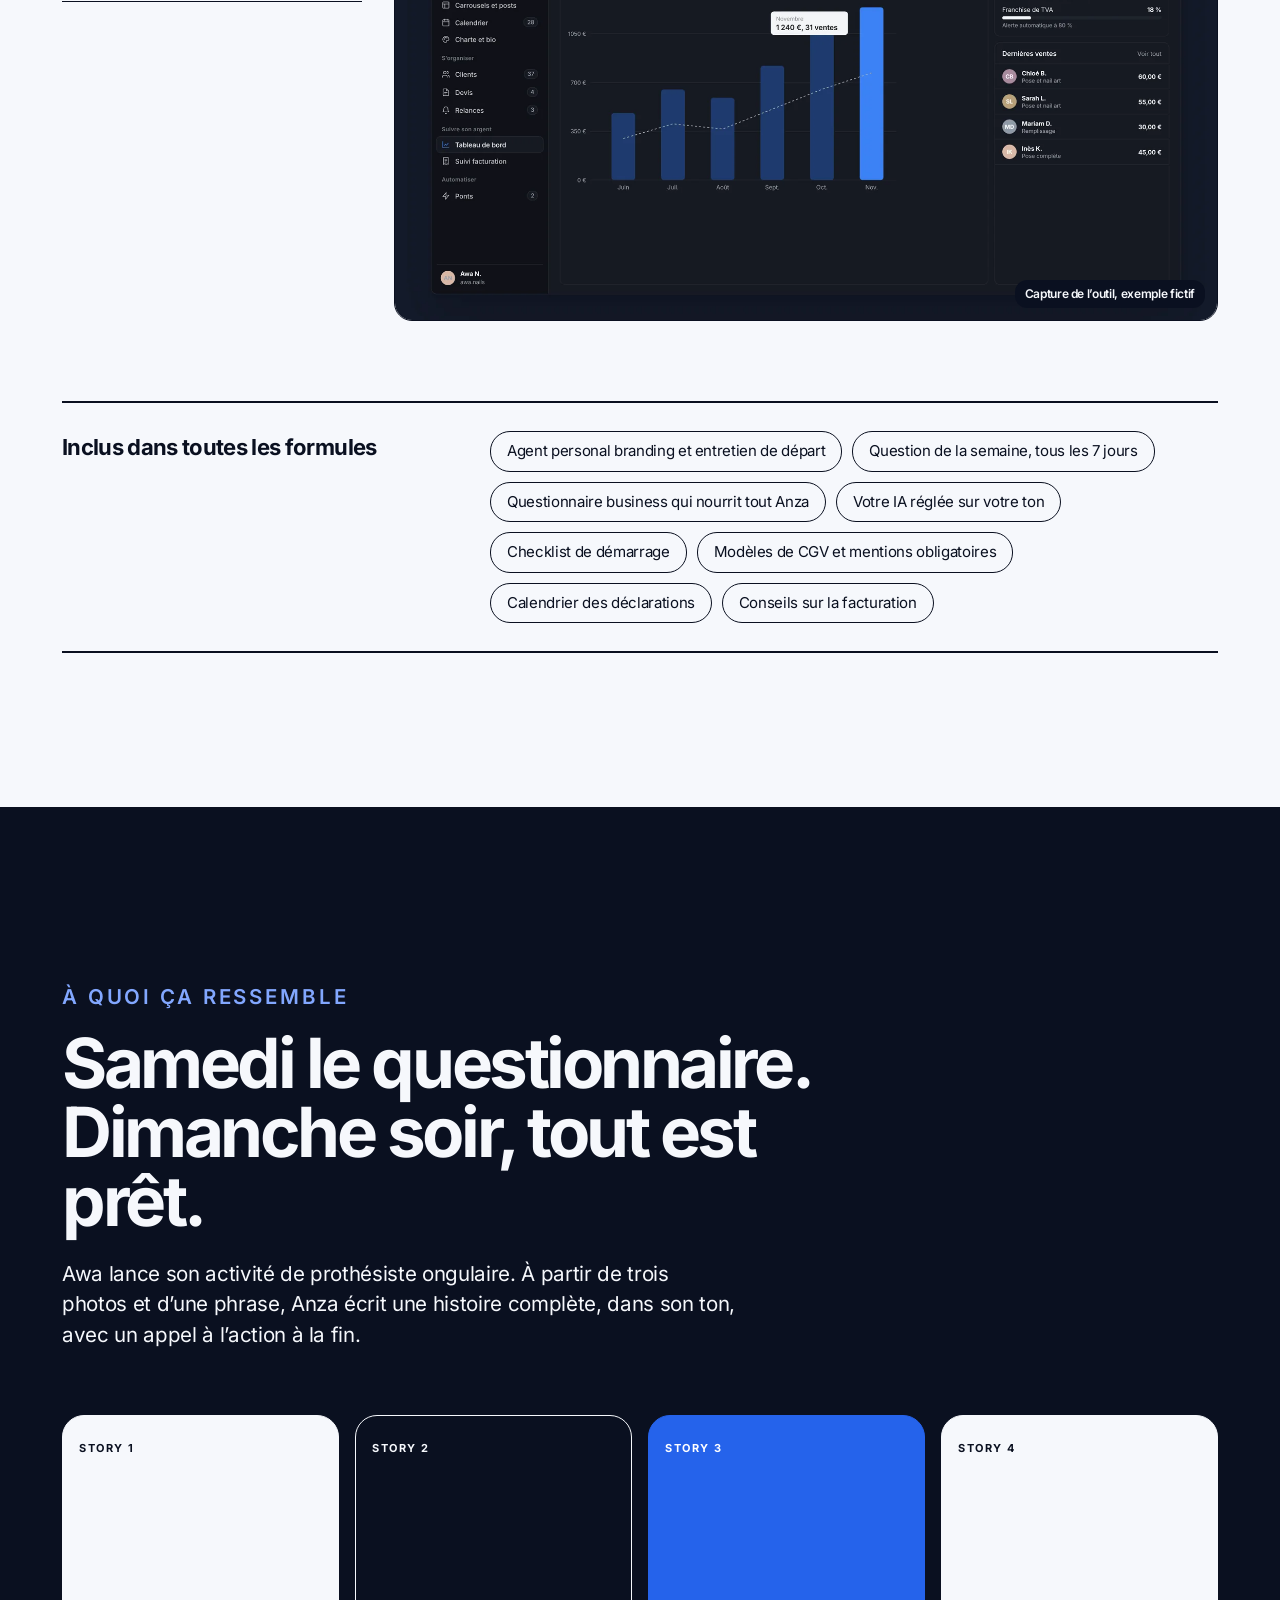
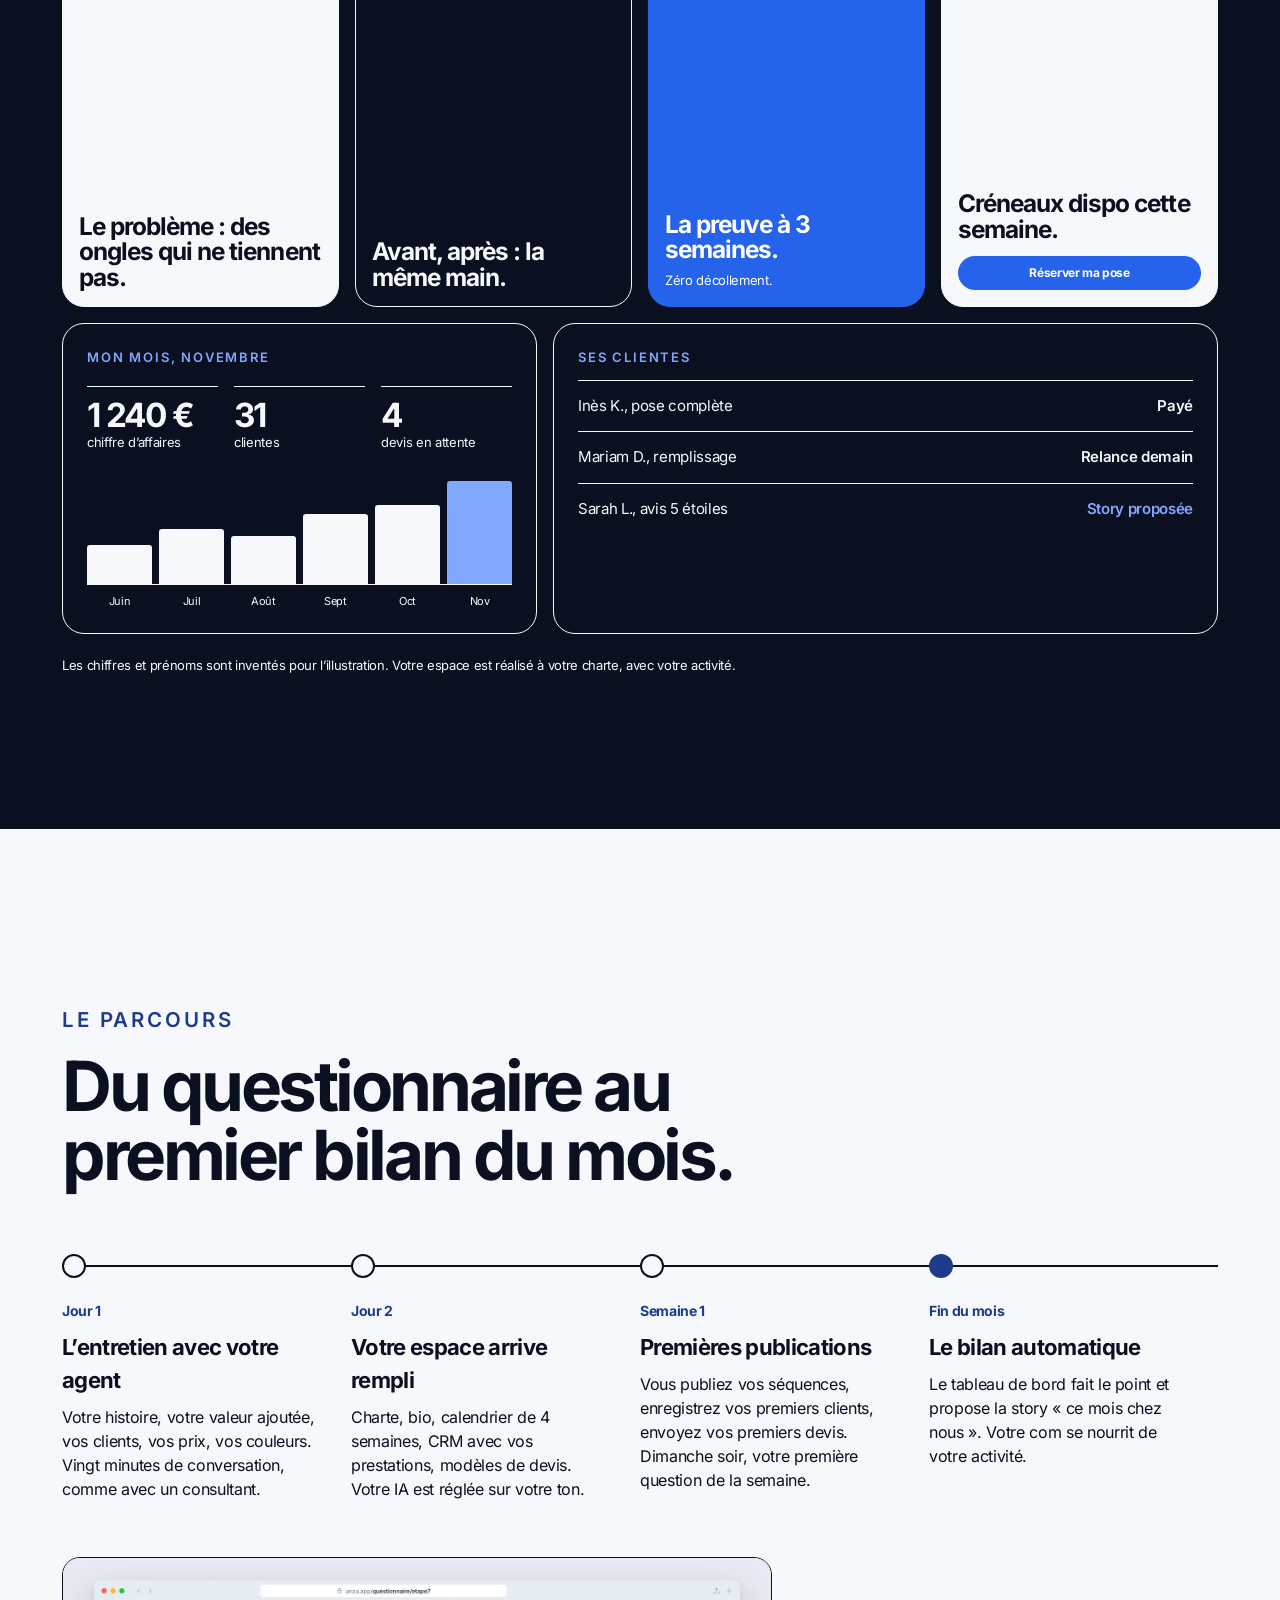
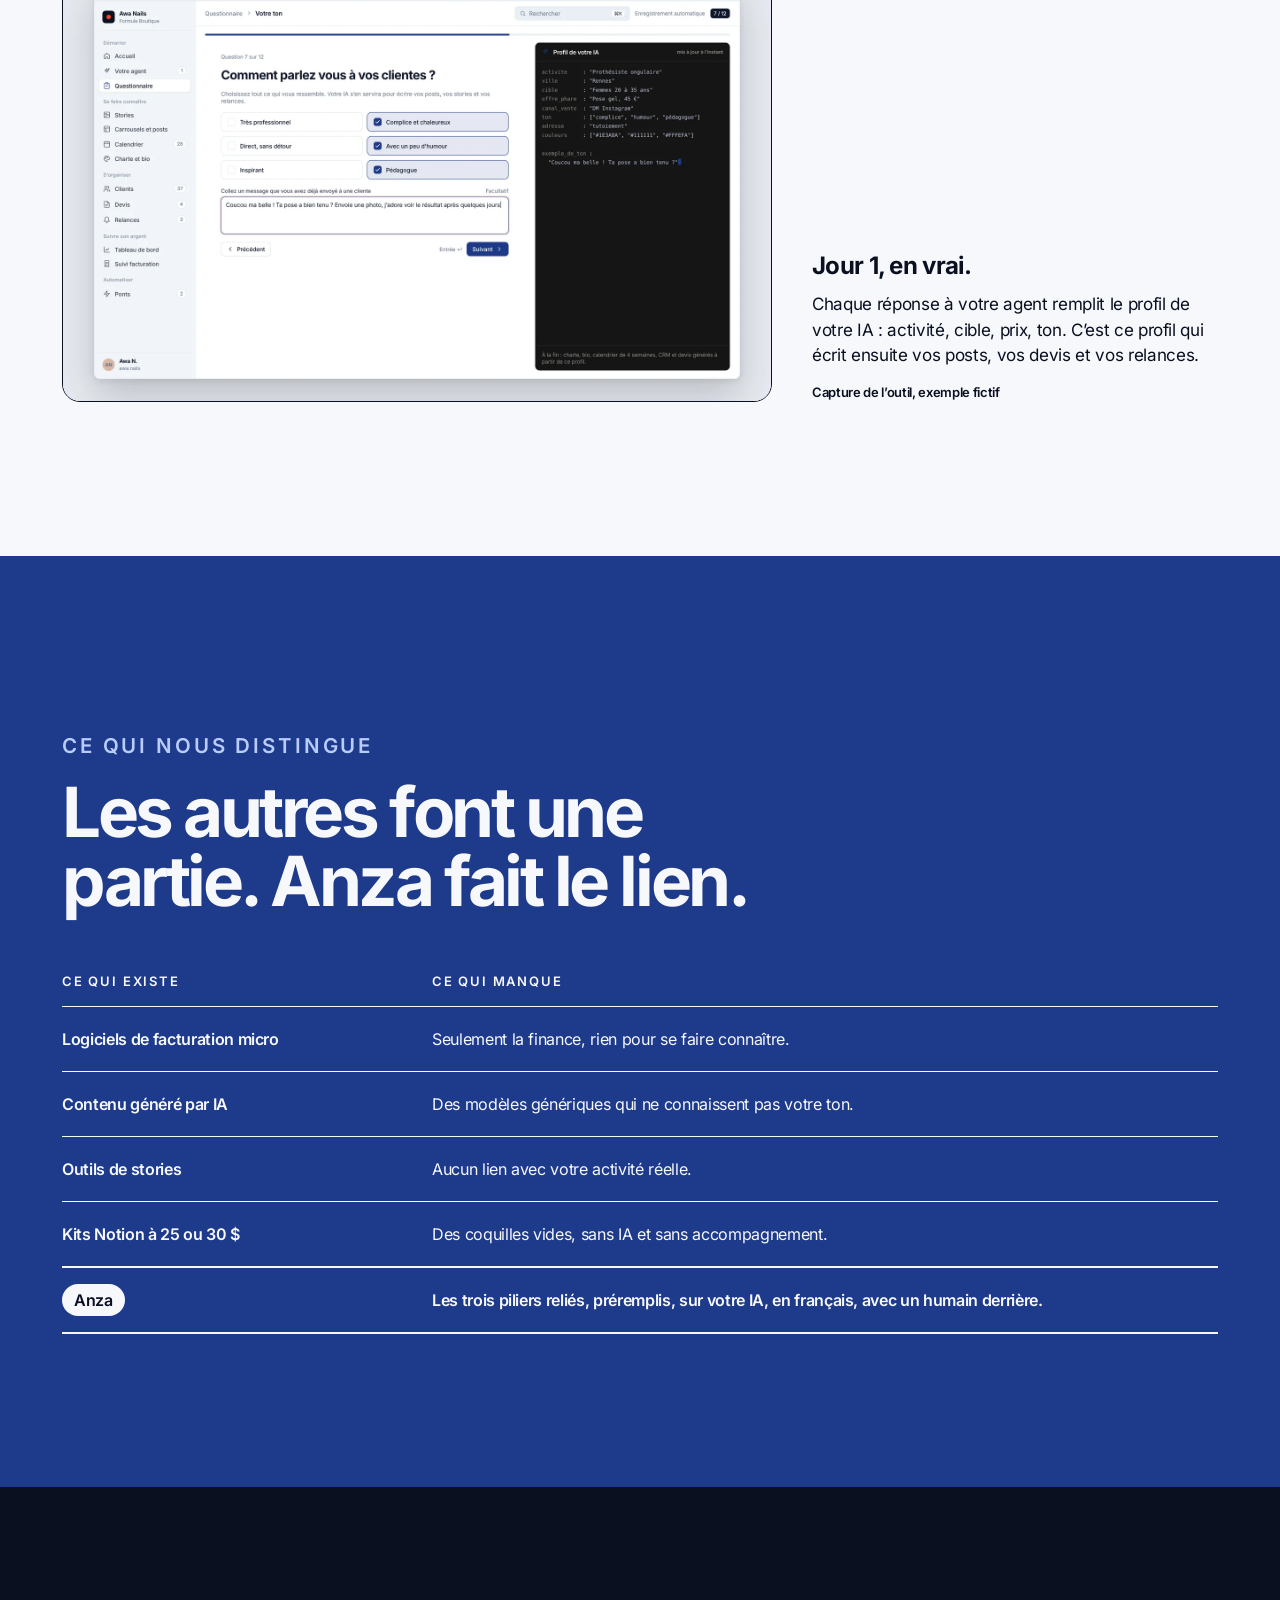
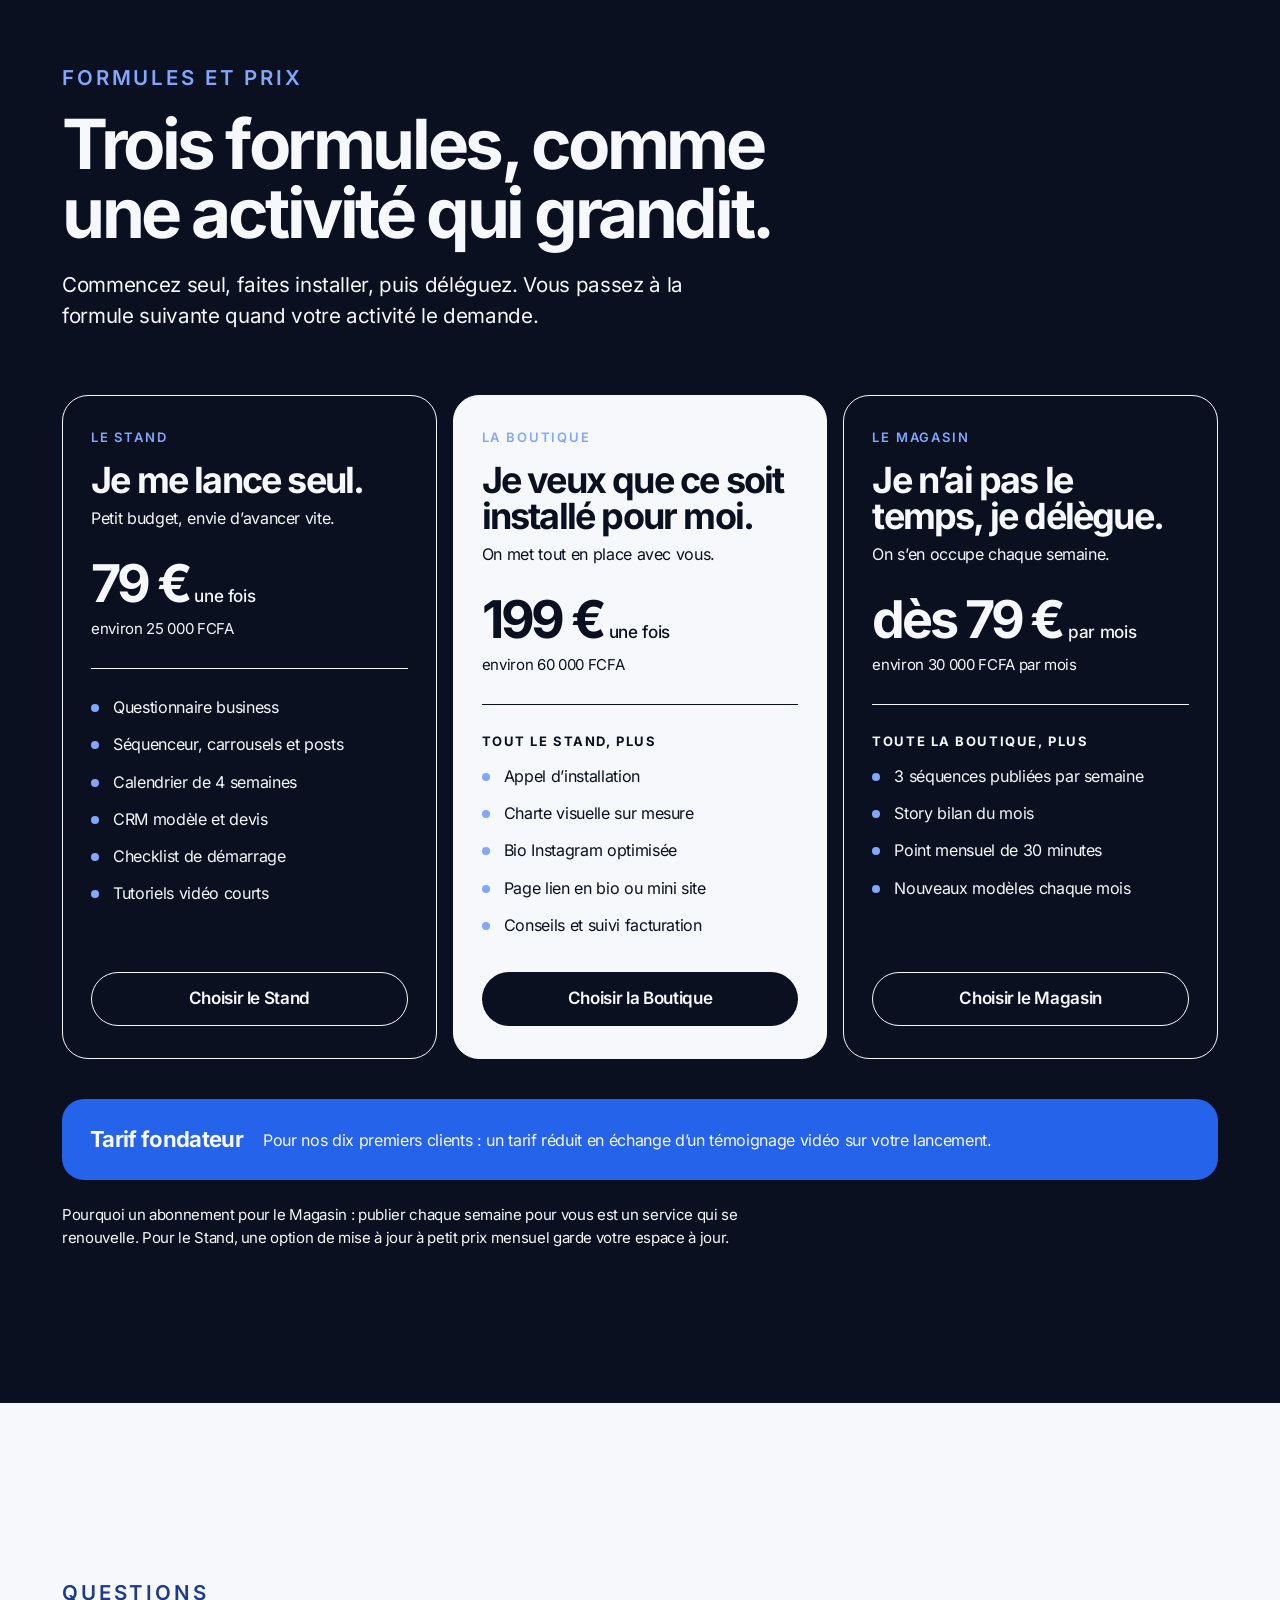
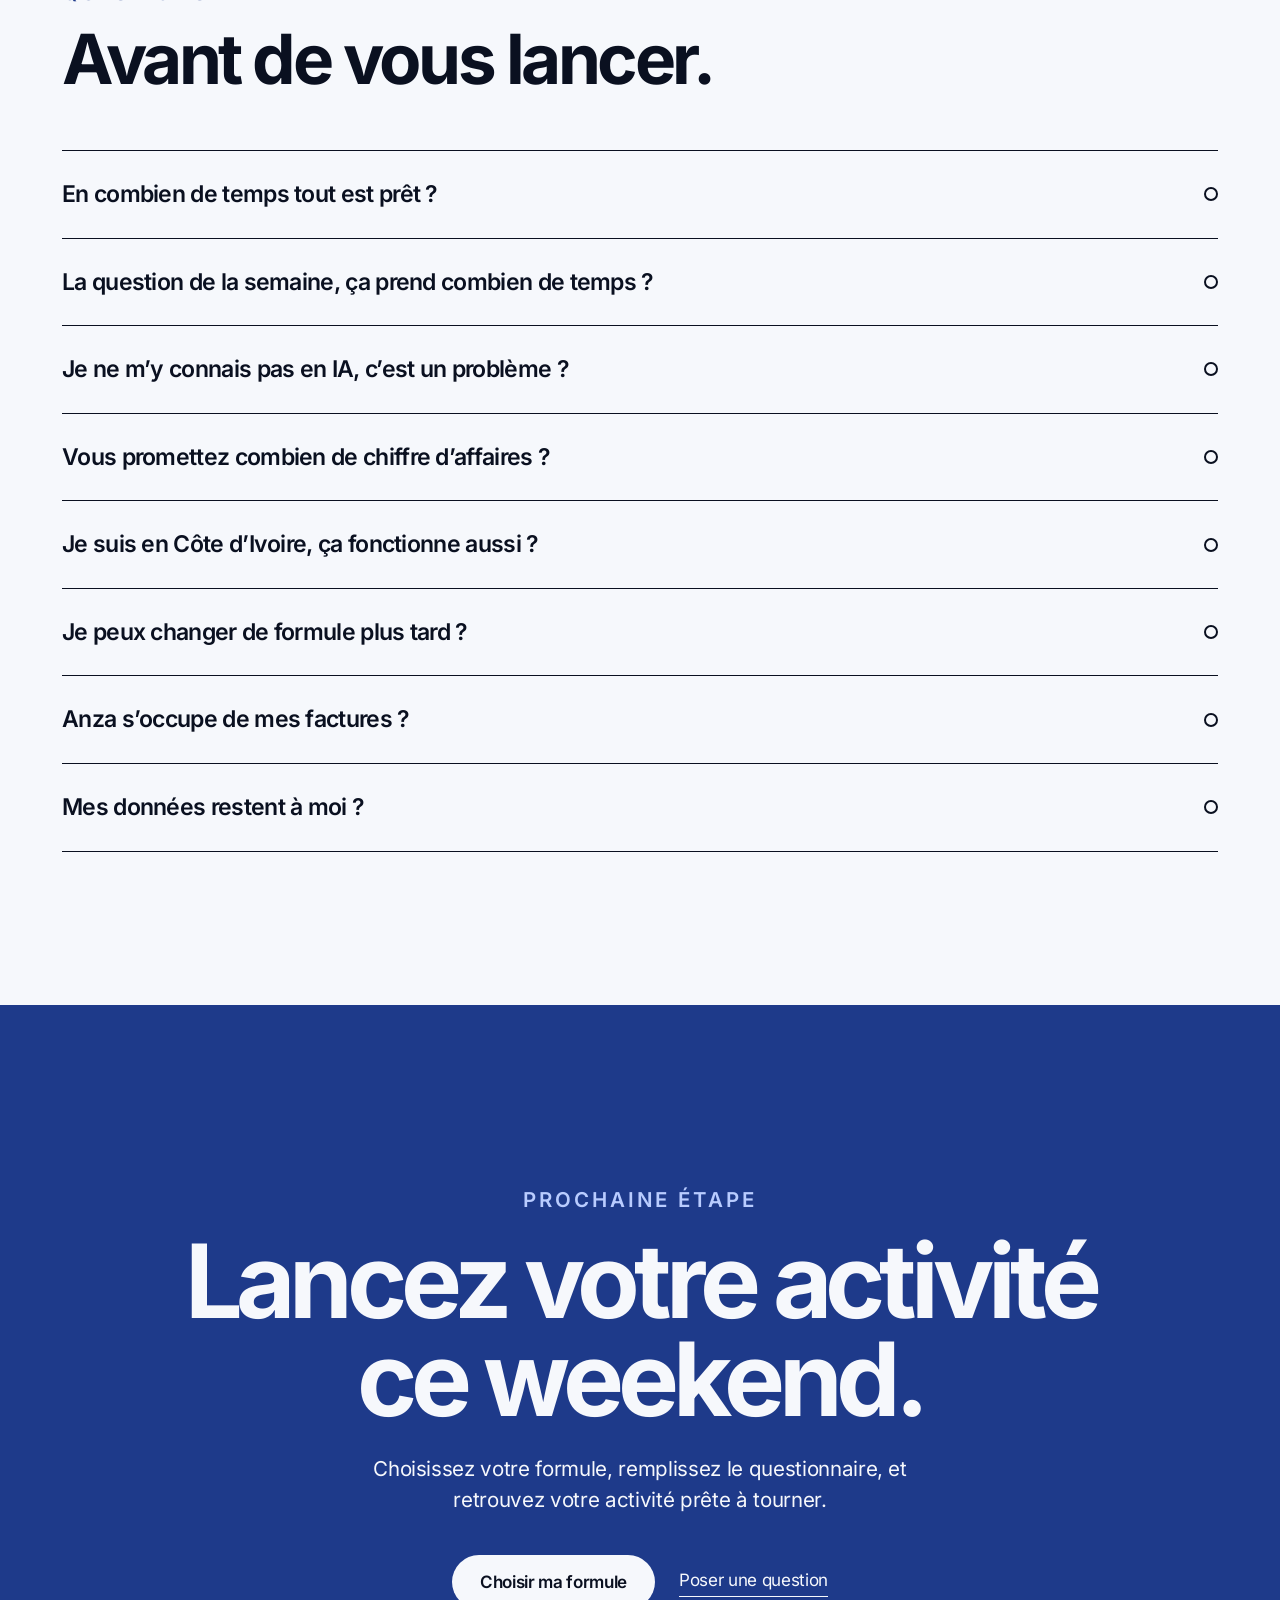
==== commit 72e75650: "Add files via upload" ====
--- a/index.html
+++ b/index.html
@@ -3,11 +3,11 @@
 <head>
 <meta charset="utf-8">
 <meta name="viewport" content="width=device-width,initial-scale=1,viewport-fit=cover">
-<title>Pack Lancement par SAUTI, votre activité prête en un weekend</title>
-<meta name="description" content="Le Pack Lancement SAUTI : votre communication, vos clients et votre argent au même endroit, préremplis avec votre activité et prêts en un weekend. Trois formules, en France et en Côte d'Ivoire.">
-<meta name="theme-color" content="#000000">
+<title>Anza, votre activité prête en un weekend</title>
+<meta name="description" content="Anza, un projet commun de SAUTI et SC Project : votre communication, vos clients et votre argent au même endroit, préremplis avec votre activité et prêts en un weekend. Trois formules, en France et en Côte d'Ivoire.">
+<meta name="theme-color" content="#0A1020">
 <meta property="og:type" content="website">
-<meta property="og:title" content="Pack Lancement par SAUTI">
+<meta property="og:title" content="Anza, un projet SAUTI et SC Project">
 <meta property="og:description" content="Votre activité prête à tourner en un weekend : votre com, vos clients et votre argent, au même endroit.">
 <link rel="icon" href="favicon.png" type="image/png">
 <link rel="apple-touch-icon" href="apple-touch-icon.png">
@@ -20,14 +20,11 @@
 
 <header class="nav" id="nav">
   <div class="nav-in">
-    <a class="brand" href="#top" aria-label="SAUTI, haut de page">
-      <img class="on-dark" src="logo-cream.png" width="565" height="155" alt="">
-      <img class="on-light" src="logo-dark.png" width="565" height="155" alt="">
-    </a>
-    <span class="brand-tag">Pack Lancement</span>
+    <a class="brand" href="#top" aria-label="Anza, haut de page"><span class="wordmark">anza</span></a>
+    <span class="brand-tag">par SAUTI et SC Project</span>
     <nav class="links" aria-label="Navigation principale">
       <a href="#agent">Votre agent</a>
-      <a href="#pack">Le pack</a>
+      <a href="#pack">Les outils</a>
       <a href="#exemple">Exemple</a>
       <a href="#formules">Formules</a>
       <a href="#questions">Questions</a>
@@ -38,7 +35,7 @@
 </header>
 <div class="menu" id="menu" aria-label="Menu">
   <a href="#agent">Votre agent</a>
-  <a href="#pack">Le pack</a>
+  <a href="#pack">Les outils</a>
   <a href="#exemple">Exemple</a>
   <a href="#formules">Formules</a>
   <a href="#questions">Questions</a>
@@ -50,16 +47,16 @@
   <section class="hero" id="top" data-nav="dark">
     <div class="wrap hero-grid">
       <div>
-        <p class="label">Pack Lancement, par SAUTI</p>
+        <p class="label">Anza, un projet commun SAUTI et SC Project</p>
         <h1>Votre activité prête à tourner en un weekend<span class="dot" aria-hidden="true"></span></h1>
         <p class="lead">Votre com, vos clients et votre argent, <b>au même endroit</b>. Préremplis avec votre activité, réglés sur votre ton.</p>
         <div class="hero-actions">
-          <a class="btn orange" href="#formules">Choisir ma formule</a>
+          <a class="btn blue" href="#formules">Choisir ma formule</a>
           <a class="more" href="#pack">Voir ce qu’il y a dedans</a>
         </div>
         <p class="hero-note">Dès 79 € en France, environ 25 000 FCFA en Côte d’Ivoire.</p>
       </div>
-      <div class="phones" aria-label="Aperçu du pack sur téléphone, exemple fictif">
+      <div class="phones" aria-label="Aperçu d’Anza sur téléphone, exemple fictif">
         <div class="phone back" aria-hidden="true">
           <div class="screen dash">
             <p class="dash-top"><span>Mon mois</span><b>Novembre</b></p>
@@ -92,14 +89,14 @@
       <div class="sec-head reveal">
         <p class="label">L’idée</p>
         <h2 id="idee-t">Le petit stand complet, prêt à devenir un magasin.</h2>
-        <p>Quand on se lance, on bricole : un compte Instagram d’un côté, des clients notés dans le téléphone, des factures dans un dossier. Le Pack Lancement réunit les trois bases du démarrage, déjà remplies avec votre activité, et les fait travailler ensemble.</p>
+        <p>Quand on se lance, on bricole : un compte Instagram d’un côté, des clients notés dans le téléphone, des factures dans un dossier. Anza réunit les trois bases du démarrage, déjà remplies avec votre activité, et les fait travailler ensemble.</p>
       </div>
       <div class="reveal">
         <p class="quote">« Pas un outil isolé : les trois bases du démarrage, déjà remplies avec votre activité et branchées sur votre propre IA. »<small>Notre approche</small></p>
         <ol class="pillars-mini">
           <li><b>01</b><strong>Se faire connaître</strong><span>Stories, posts, calendrier, charte.</span></li>
           <li><b>02</b><strong>S’organiser</strong><span>Clients, devis, relances.</span></li>
-          <li><b>03</b><strong>Suivre son argent</strong><span>Tableau de bord et facturation.</span></li>
+          <li><b>03</b><strong>Suivre son argent</strong><span>Tableau de bord et suivi de facturation.</span></li>
         </ol>
       </div>
     </div>
@@ -131,12 +128,12 @@
   </section>
 
 
-  <section class="sec orange-bg agent" id="agent" data-nav="light" aria-labelledby="agent-t">
+  <section class="sec blue-bg agent" id="agent" data-nav="light" aria-labelledby="agent-t">
     <div class="wrap">
       <div class="sec-head reveal">
         <p class="label">Avant tout, on apprend à vous connaître</p>
         <h2 id="agent-t">Un agent de personal branding, rien que pour vous.</h2>
-        <p>Rien n’est générique dans le pack. Avant de créer votre premier post, votre agent vous pose les questions qu’un consultant en personal branding vous poserait. Et il continue, chaque semaine.</p>
+        <p>Rien n’est générique dans Anza. Avant de créer votre premier post, votre agent vous pose les questions qu’un consultant en personal branding vous poserait. Et il continue, chaque semaine.</p>
       </div>
       <ol class="agent-steps reveal">
         <li><b>À la création</b><strong>L’entretien de départ</strong><span>Votre parcours, ce qui vous a fait vous lancer, ce que vos clients disent de vous, ce que vous refusez de faire. Vous répondez comme vous parlez, sans formulaire. L’agent en tire votre valeur ajoutée, vos preuves et votre ton.</span></li>
@@ -157,7 +154,7 @@
         <div class="sec-head">
           <p class="label">La méthode SAUTI, version lancement</p>
           <h2 id="pack-t">Ce que vous recevez, concrètement.</h2>
-          <p>SAUTI accompagne des athlètes et des marques avec six étapes : diagnostic, message et voix, construction, production et diffusion, mesure, conversion. Le Pack Lancement met cette méthode dans votre poche, à la taille d’une activité qui démarre.</p>
+          <p>SAUTI accompagne des athlètes et des marques avec six étapes : diagnostic, message et voix, construction, production et diffusion, mesure, conversion. Anza met cette méthode dans votre poche, à la taille d’une activité qui démarre.</p>
         </div>
         <p class="method-steps" aria-label="Les six étapes de la méthode SAUTI"><span>Diagnostic</span><span>Message et voix</span><span class="o">Construction</span><span class="o">Production et diffusion</span><span class="o">Mesure</span><span>Conversion</span></p>
       </div>
@@ -211,14 +208,14 @@
         </div>
         <ul class="items">
           <li><strong>Tableau de bord du mois</strong><p>Chiffre d’affaires, graphique mois par mois, seuils de la micro entreprise à surveiller.</p></li>
-          <li><strong>Import et export intelligents</strong><p>Une facture déposée se lit seule. Export CSV ou PDF propre pour votre comptable.</p></li>
-          <li><strong>Facturation officielle configurée</strong><p>On vous branche sur un logiciel gratuit et agréé, prêt pour la facturation électronique de 2027.</p></li>
+          <li><strong>Calendrier des déclarations</strong><p>Vos dates de déclaration et les seuils de la micro entreprise, avec un rappel avant chaque échéance.</p></li>
+          <li><strong>Suivi et conseils facturation</strong><p>En France, les factures passent désormais par des plateformes agréées. On vous aide à choisir la vôtre, à la prendre en main, et on fait le point avec vous sur votre facturation.</p></li>
           <li class="bridge"><em>Le pont</em><strong>Le bilan du mois en story</strong><p>Les chiffres du mois transformés automatiquement en séquence « ce mois chez nous ».</p></li>
         </ul>
         <div class="tool" data-tabs>
           <p class="tool-label">Dans l’outil</p>
-          <div class="tool-tabs" role="tablist" aria-label="Outils pour suivre son argent"><button type="button" role="tab" id="t-tableau-de-bord" aria-selected="true" aria-controls="p-tableau-de-bord"><strong>Tableau de bord</strong><span>Chiffre d’affaires, clientes, devis en attente et seuils de la micro entreprise, mis à jour tout seuls.</span></button><button type="button" role="tab" id="t-factures" aria-selected="false" aria-controls="p-factures"><strong>Factures</strong><span>Déposez une facture fournisseur : montant, date et TVA sont lus automatiquement. Le mois part propre chez votre comptable.</span></button><button type="button" role="tab" id="t-pont-bilan" aria-selected="false" aria-controls="p-pont-bilan"><strong>Le pont bilan du mois</strong><span>Le dernier jour du mois, vos chiffres deviennent une séquence « ce mois chez nous », montants masqués si vous le souhaitez.</span></button></div>
-          <figure class="tool-shot"><img id="p-tableau-de-bord" role="tabpanel" aria-labelledby="t-tableau-de-bord" src="outil-tableau-de-bord.webp" width="1600" height="1000" alt="Capture de l’outil Tableau de bord, exemple fictif" loading="lazy"><img id="p-factures" role="tabpanel" aria-labelledby="t-factures" src="outil-factures.webp" width="1600" height="1000" alt="Capture de l’outil Factures, exemple fictif" loading="lazy" hidden><img id="p-pont-bilan" role="tabpanel" aria-labelledby="t-pont-bilan" src="outil-pont-bilan.webp" width="1600" height="1000" alt="Capture de l’outil Le pont bilan du mois, exemple fictif" loading="lazy" hidden><figcaption>Capture de l’outil, exemple fictif</figcaption></figure>
+          <div class="tool-tabs" role="tablist" aria-label="Outils pour suivre son argent"><button type="button" role="tab" id="t-tableau-de-bord" aria-selected="true" aria-controls="p-tableau-de-bord"><strong>Tableau de bord</strong><span>Chiffre d’affaires, clientes, devis en attente et seuils de la micro entreprise, mis à jour tout seuls.</span></button><button type="button" role="tab" id="t-pont-bilan" aria-selected="false" aria-controls="p-pont-bilan"><strong>Le pont bilan du mois</strong><span>Le dernier jour du mois, vos chiffres deviennent une séquence « ce mois chez nous », montants masqués si vous le souhaitez.</span></button></div>
+          <figure class="tool-shot"><img id="p-tableau-de-bord" role="tabpanel" aria-labelledby="t-tableau-de-bord" src="outil-tableau-de-bord.webp" width="1600" height="1000" alt="Capture de l’outil Tableau de bord, exemple fictif" loading="lazy"><img id="p-pont-bilan" role="tabpanel" aria-labelledby="t-pont-bilan" src="outil-pont-bilan.webp" width="1600" height="1000" alt="Capture de l’outil Le pont bilan du mois, exemple fictif" loading="lazy" hidden><figcaption>Capture de l’outil, exemple fictif</figcaption></figure>
         </div>
       </article>
 
@@ -227,11 +224,12 @@
         <ul>
           <li>Agent personal branding et entretien de départ</li>
           <li>Question de la semaine, tous les 7 jours</li>
-          <li>Questionnaire business qui nourrit tout le pack</li>
+          <li>Questionnaire business qui nourrit tout Anza</li>
           <li>Votre IA réglée sur votre ton</li>
           <li>Checklist de démarrage</li>
           <li>Modèles de CGV et mentions obligatoires</li>
           <li>Calendrier des déclarations</li>
+          <li>Conseils sur la facturation</li>
         </ul>
       </div>
     </div>
@@ -241,8 +239,8 @@
     <div class="wrap">
       <div class="sec-head reveal">
         <p class="label">À quoi ça ressemble</p>
-        <h2 id="exemple-t">Samedi le questionnaire. Dimanche soir, le pack est prêt.</h2>
-        <p>Awa lance son activité de prothésiste ongulaire. À partir de trois photos et d’une phrase, son pack écrit une histoire complète, dans son ton, avec un appel à l’action à la fin.</p>
+        <h2 id="exemple-t">Samedi le questionnaire. Dimanche soir, tout est prêt.</h2>
+        <p>Awa lance son activité de prothésiste ongulaire. À partir de trois photos et d’une phrase, Anza écrit une histoire complète, dans son ton, avec un appel à l’action à la fin.</p>
       </div>
       <ol class="example-grid reveal" aria-label="Une séquence de stories générée">
         <li class="frame f1"><span class="n">STORY 1</span><strong>Le problème : des ongles qui ne tiennent pas.</strong></li>
@@ -266,7 +264,7 @@
           </ul>
         </div>
       </div>
-      <p class="fine">Les chiffres et prénoms sont inventés pour l’illustration. Votre pack est réalisé à votre charte, avec votre activité.</p>
+      <p class="fine">Les chiffres et prénoms sont inventés pour l’illustration. Votre espace est réalisé à votre charte, avec votre activité.</p>
     </div>
   </section>
 
@@ -278,7 +276,7 @@
       </div>
       <ol class="timeline reveal">
         <li><b>Jour 1</b><strong>L’entretien avec votre agent</strong><p>Votre histoire, votre valeur ajoutée, vos clients, vos prix, vos couleurs. Vingt minutes de conversation, comme avec un consultant.</p></li>
-        <li><b>Jour 2</b><strong>Le pack arrive rempli</strong><p>Charte, bio, calendrier de 4 semaines, CRM avec vos prestations, modèles de devis. Votre IA est réglée sur votre ton.</p></li>
+        <li><b>Jour 2</b><strong>Votre espace arrive rempli</strong><p>Charte, bio, calendrier de 4 semaines, CRM avec vos prestations, modèles de devis. Votre IA est réglée sur votre ton.</p></li>
         <li><b>Semaine 1</b><strong>Premières publications</strong><p>Vous publiez vos séquences, enregistrez vos premiers clients, envoyez vos premiers devis. Dimanche soir, votre première question de la semaine.</p></li>
         <li><b>Fin du mois</b><strong>Le bilan automatique</strong><p>Le tableau de bord fait le point et propose la story « ce mois chez nous ». Votre com se nourrit de votre activité.</p></li>
       </ol>
@@ -289,11 +287,11 @@
     </div>
   </section>
 
-  <section class="sec orange-bg" data-nav="light" aria-labelledby="diff-t">
+  <section class="sec blue-bg" data-nav="light" aria-labelledby="diff-t">
     <div class="wrap">
       <div class="sec-head reveal">
         <p class="label">Ce qui nous distingue</p>
-        <h2 id="diff-t">Les autres font une partie. Le pack fait le lien.</h2>
+        <h2 id="diff-t">Les autres font une partie. Anza fait le lien.</h2>
       </div>
       <table class="compare reveal">
         <thead><tr><th scope="col">Ce qui existe</th><th scope="col">Ce qui manque</th></tr></thead>
@@ -302,7 +300,7 @@
           <tr><td>Contenu généré par IA</td><td>Des modèles génériques qui ne connaissent pas votre ton.</td></tr>
           <tr><td>Outils de stories</td><td>Aucun lien avec votre activité réelle.</td></tr>
           <tr><td>Kits Notion à 25 ou 30 $</td><td>Des coquilles vides, sans IA et sans accompagnement.</td></tr>
-          <tr class="us"><td><span>Pack Lancement SAUTI</span></td><td>Les trois piliers reliés, préremplis, sur votre IA, en français, avec un humain derrière.</td></tr>
+          <tr class="us"><td><span>Anza</span></td><td>Les trois piliers reliés, préremplis, sur votre IA, en français, avec un humain derrière.</td></tr>
         </tbody>
       </table>
     </div>
@@ -330,7 +328,7 @@
             <li>Checklist de démarrage</li>
             <li>Tutoriels vidéo courts</li>
           </ul>
-          <a class="btn line" href="mailto:contact@agencysauti.com?subject=Pack%20Lancement%2C%20formule%20Le%20Stand">Choisir le Stand</a>
+          <a class="btn line" href="mailto:contact@agencysauti.com?subject=Anza%2C%20formule%20Le%20Stand">Choisir le Stand</a>
         </article>
         <article class="plan featured">
           <p class="tag">La Boutique</p>
@@ -344,9 +342,9 @@
             <li>Charte visuelle sur mesure</li>
             <li>Bio Instagram optimisée</li>
             <li>Page lien en bio ou mini site</li>
-            <li>Facturation officielle configurée</li>
+            <li>Conseils et suivi facturation</li>
           </ul>
-          <a class="btn ink" href="mailto:contact@agencysauti.com?subject=Pack%20Lancement%2C%20formule%20La%20Boutique">Choisir la Boutique</a>
+          <a class="btn ink" href="mailto:contact@agencysauti.com?subject=Anza%2C%20formule%20La%20Boutique">Choisir la Boutique</a>
         </article>
         <article class="plan">
           <p class="tag">Le Magasin</p>
@@ -361,14 +359,14 @@
             <li>Point mensuel de 30 minutes</li>
             <li>Nouveaux modèles chaque mois</li>
           </ul>
-          <a class="btn line" href="mailto:contact@agencysauti.com?subject=Pack%20Lancement%2C%20formule%20Le%20Magasin">Choisir le Magasin</a>
+          <a class="btn line" href="mailto:contact@agencysauti.com?subject=Anza%2C%20formule%20Le%20Magasin">Choisir le Magasin</a>
         </article>
       </div>
       <div class="founder reveal">
         <strong>Tarif fondateur</strong>
         <p>Pour nos dix premiers clients : un tarif réduit en échange d’un témoignage vidéo sur votre lancement.</p>
       </div>
-      <p class="why">Pourquoi un abonnement pour le Magasin : publier chaque semaine pour vous est un service qui se renouvelle. Pour le Stand, une option de mise à jour à petit prix mensuel garde votre pack à jour.</p>
+      <p class="why">Pourquoi un abonnement pour le Magasin : publier chaque semaine pour vous est un service qui se renouvelle. Pour le Stand, une option de mise à jour à petit prix mensuel garde votre espace à jour.</p>
     </div>
   </section>
 
@@ -380,8 +378,8 @@
       </div>
       <div class="faq reveal">
         <details>
-          <summary>En combien de temps le pack est prêt ?</summary>
-          <p>Le questionnaire prend une vingtaine de minutes. Votre pack arrive rempli le lendemain : charte, bio, calendrier de 4 semaines, CRM et modèles de devis.</p>
+          <summary>En combien de temps tout est prêt ?</summary>
+          <p>Le questionnaire prend une vingtaine de minutes. Votre espace arrive rempli le lendemain : charte, bio, calendrier de 4 semaines, CRM et modèles de devis.</p>
         </details>
         <details>
           <summary>La question de la semaine, ça prend combien de temps ?</summary>
@@ -397,13 +395,17 @@
         </details>
         <details>
           <summary>Je suis en Côte d’Ivoire, ça fonctionne aussi ?</summary>
-          <p>Oui. Le pack est pensé pour la France et la Côte d’Ivoire, avec des prix adaptés à chaque marché. La facturation officielle configurée concerne les activités déclarées en France.</p>
+          <p>Oui. Anza est pensé pour la France et la Côte d’Ivoire, avec des prix adaptés à chaque marché. Les conseils de facturation concernent les activités déclarées en France.</p>
         </details>
         <details>
           <summary>Je peux changer de formule plus tard ?</summary>
           <p>Oui. Les formules se suivent : vous commencez avec le Stand, vous passez à la Boutique ou au Magasin quand votre activité grandit.</p>
         </details>
         <details>
+          <summary>Anza s’occupe de mes factures ?</summary>
+          <p>Non. En France, la facturation passe par des plateformes agréées par l’État, et Anza n’en est pas une. Nous vous conseillons sur le choix de votre plateforme, vous aidons à bien démarrer et faisons le point avec vous sur vos factures, vos relances de paiement et vos seuils.</p>
+        </details>
+        <details>
           <summary>Mes données restent à moi ?</summary>
           <p>Oui. Vos clients, vos chiffres et vos contenus vous appartiennent. Vous pouvez les exporter à tout moment en CSV ou en PDF.</p>
         </details>
@@ -411,14 +413,14 @@
     </div>
   </section>
 
-  <section class="sec orange-bg final" data-nav="light" aria-labelledby="final-t">
+  <section class="sec blue-bg final" data-nav="light" aria-labelledby="final-t">
     <div class="wrap reveal">
       <p class="label">Prochaine étape</p>
       <h2 id="final-t">Lancez votre activité ce weekend.</h2>
-      <p>Choisissez votre formule, remplissez le questionnaire, et retrouvez votre pack prêt à tourner.</p>
+      <p>Choisissez votre formule, remplissez le questionnaire, et retrouvez votre activité prête à tourner.</p>
       <div class="hero-actions">
         <a class="btn ink" href="#formules">Choisir ma formule</a>
-        <a class="more" href="mailto:contact@agencysauti.com?subject=Pack%20Lancement%2C%20une%20question">Poser une question</a>
+        <a class="more" href="mailto:contact@agencysauti.com?subject=Anza%2C%20une%20question">Poser une question</a>
       </div>
     </div>
   </section>
@@ -428,10 +430,13 @@
 <footer class="foot" data-nav="dark">
   <div class="wrap">
     <div class="foot-top">
-      <img src="logo-cream.png" width="565" height="155" alt="SAUTI" loading="lazy">
-      <div class="foot-links"><a href="#pack">Le pack</a><a href="#formules">Formules</a><a href="#questions">Questions</a><a href="mailto:contact@agencysauti.com">contact@agencysauti.com</a></div>
-    </div>
-    <div class="foot-bot"><span>© <span class="year">2026</span> SAUTI. Pack Lancement.</span><span>Paris et Abidjan</span></div>
+      <div class="foot-brand"><span class="wordmark">anza</span><p>Un projet commun de SAUTI et SC Project.</p></div>
+      <div class="partners" aria-label="Partenaires"><img class="p-sauti" src="logo-cream.png" width="565" height="155" alt="SAUTI" loading="lazy"><span aria-hidden="true">×</span><img class="p-sc" src="logo-scproject.png" width="253" height="259" alt="SC Project" loading="lazy"></div>
+    </div>
+    <div class="foot-mid">
+      <div class="foot-links"><a href="#pack">Les outils</a><a href="#formules">Formules</a><a href="#questions">Questions</a><a href="mailto:contact@agencysauti.com">contact@agencysauti.com</a></div>
+    </div>
+    <div class="foot-bot"><span>© <span class="year">2026</span> Anza. Un projet SAUTI et SC Project.</span><span>Paris et Abidjan</span></div>
   </div>
 </footer>
 <script src="script.js" defer></script>
--- a/style.css
+++ b/style.css
@@ -3,9 +3,12 @@
 @font-face{font-family:"Inter";font-style:normal;font-weight:600;font-display:swap;src:url("inter-600.woff2") format("woff2")}
 @font-face{font-family:"Inter";font-style:normal;font-weight:700;font-display:swap;src:url("inter-700.woff2") format("woff2")}
 :root{
-  --orange:#ff4328;
-  --paper:#fffefa;
-  --ink:#000000;
+  --night:#0A1020;
+  --deep:#1E3A8A;
+  --paper:#F6F8FC;
+  --ink:#0A1020;
+  --acc:#1E3A8A;
+  --btn:#1E3A8A;
   --pad:max(22px,env(safe-area-inset-left));
   --max:1200px;
   --nav:60px;
@@ -21,28 +24,26 @@
 button{font:inherit;color:inherit;background:none;border:0;padding:0;cursor:pointer}
 h1,h2,h3,p,ul,ol,dl,dd,figure{margin:0}
 ul,ol{padding:0;list-style:none}
-:focus-visible{outline:2px solid var(--orange);outline-offset:4px;border-radius:4px}
+:focus-visible{outline:2px solid var(--acc);outline-offset:4px;border-radius:4px}
 .skip{position:absolute;left:12px;top:-60px;z-index:100;background:var(--ink);color:var(--paper);padding:10px 16px;border-radius:8px}
 .skip:focus{top:12px}
 .wrap{max-width:var(--max);margin:0 auto;padding:0 var(--pad)}
-.dot{display:inline-block;width:.2em;height:.2em;border-radius:50%;background:var(--orange);margin-left:.05em;vertical-align:baseline}
-.label{font-size:13px;font-weight:600;letter-spacing:.14em;text-transform:uppercase;color:var(--orange)}
+.dot{display:inline-block;width:.2em;height:.2em;border-radius:50%;background:var(--acc);margin-left:.05em;vertical-align:baseline}
+.label{font-size:13px;font-weight:600;letter-spacing:.14em;text-transform:uppercase;color:var(--acc)}
 
 .nav{position:fixed;inset:0 0 auto;z-index:60;height:var(--nav);color:var(--paper);transition:background-color .35s var(--ease),color .35s var(--ease),box-shadow .35s var(--ease)}
 .nav.is-light{color:var(--ink)}
 .nav.is-scrolled{background:var(--ink);box-shadow:0 1px 0 var(--paper)}
 .nav.is-light.is-scrolled{background:var(--paper);box-shadow:0 1px 0 var(--ink)}
 .nav-in{max-width:var(--max);height:100%;margin:0 auto;padding:0 var(--pad);display:flex;align-items:center;gap:32px}
-.brand{position:relative;display:block;width:84px;height:23px;flex:none}
-.brand img{position:absolute;inset:0;width:100%;height:100%;object-fit:contain;object-position:left center;transition:opacity .35s var(--ease)}
-.brand .on-light{opacity:0}
-.is-light .brand .on-light{opacity:1}
-.is-light .brand .on-dark{opacity:0}
+.brand{display:block;flex:none;line-height:1}
+.wordmark{display:inline-block;font-size:27px;font-weight:700;letter-spacing:-.065em;line-height:1}
+.wordmark::after{content:"";display:inline-block;width:.2em;height:.2em;margin-left:.05em;border-radius:50%;background:var(--acc);vertical-align:.62em}
 .brand-tag{font-size:13px;font-weight:600;padding-left:14px;border-left:1px solid currentColor;white-space:nowrap}
 .links{display:flex;gap:28px;margin-left:auto;font-size:14px}
 .links a{transition:color .2s}
-.links a:hover{color:var(--orange)}
-.nav-cta{display:inline-flex;align-items:center;gap:8px;height:36px;padding:0 16px;border-radius:18px;background:var(--orange);color:var(--paper);font-size:14px;font-weight:600}
+.links a:hover{color:var(--acc)}
+.nav-cta{display:inline-flex;align-items:center;gap:8px;height:36px;padding:0 16px;border-radius:18px;background:var(--btn);color:var(--paper);font-size:14px;font-weight:600}
 .burger{display:none;width:44px;height:44px;margin-left:auto;margin-right:-12px;position:relative}
 .burger i{position:absolute;left:13px;right:13px;height:1.5px;background:currentColor;transition:transform .4s var(--ease),top .4s var(--ease)}
 .burger i:first-child{top:18px}
@@ -52,28 +53,27 @@
 .menu{position:fixed;inset:0;z-index:55;background:var(--ink);color:var(--paper);padding:calc(var(--nav) + 28px) var(--pad) 36px;display:flex;flex-direction:column;visibility:hidden;opacity:0;transition:opacity .35s var(--ease),visibility 0s linear .35s}
 .menu-open .menu{visibility:visible;opacity:1;transition:opacity .35s var(--ease)}
 .menu a{font-size:32px;font-weight:600;letter-spacing:-.035em;padding:10px 0}
-.menu .menu-cta{margin-top:auto;font-size:19px;color:var(--orange)}
+.menu .menu-cta{margin-top:auto;font-size:19px;color:var(--acc)}
 .menu-open .nav{color:var(--paper);background:transparent;box-shadow:none}
-.menu-open .nav .brand .on-light{opacity:0}
-.menu-open .nav .brand .on-dark{opacity:1}
+.menu-open .nav{--acc:#82A7FF}
 
 .btn{display:inline-flex;align-items:center;justify-content:center;gap:12px;height:54px;padding:0 28px;border-radius:27px;font-size:17px;font-weight:600;white-space:nowrap;transition:transform .3s var(--ease),background-color .25s,color .25s}
 .btn:active{transform:scale(.97)}
-.btn.orange{background:var(--orange);color:var(--paper)}
-.btn.orange:hover{background:var(--paper);color:var(--ink)}
+.btn.blue{background:var(--btn);color:#fff}
+.btn.blue:hover{background:#fff;color:var(--night)}
 .btn.ink{background:var(--ink);color:var(--paper)}
-.btn.ink:hover{background:var(--orange)}
+.btn.ink:hover{background:var(--btn);color:#fff}
 .btn.line{border:1px solid currentColor}
-.btn.line:hover{background:var(--orange);border-color:var(--orange);color:var(--paper)}
+.btn.line:hover{background:var(--btn);border-color:var(--btn);color:#fff}
 
 .hero{background:var(--ink);color:var(--paper);padding:calc(var(--nav) + clamp(56px,9vw,120px)) 0 clamp(72px,9vw,120px);overflow:hidden}
 .hero-grid{display:grid;grid-template-columns:7fr 5fr;gap:56px;align-items:center}
 .hero h1{margin-top:22px;font-size:clamp(46px,7.2vw,100px);line-height:.96;letter-spacing:-.055em;font-weight:700}
 .hero .lead{margin-top:28px;font-size:clamp(19px,1.8vw,24px);line-height:1.38;max-width:30ch}
-.hero .lead b{color:var(--orange);font-weight:600}
+.hero .lead b{color:var(--acc);font-weight:600}
 .hero-actions{margin-top:40px;display:flex;flex-wrap:wrap;gap:14px 24px;align-items:center}
 .hero-actions .more{font-size:17px;border-bottom:1px solid var(--paper);padding-bottom:2px}
-.hero-actions .more:hover{color:var(--orange);border-color:var(--orange)}
+.hero-actions .more:hover{color:var(--acc);border-color:var(--acc)}
 .hero-note{margin-top:28px;font-size:14px}
 
 .phones{position:relative;height:560px}
@@ -81,30 +81,30 @@
 .phone .screen{position:relative;height:100%;border-radius:30px;overflow:hidden;background:var(--paper);color:var(--ink)}
 .phone.front{right:96px;top:10px;z-index:2;transform:rotate(-4deg)}
 .phone.back{right:-24px;top:70px;transform:rotate(6deg)}
-.phone .screen.story{display:flex;flex-direction:column;height:100%;padding:16px 16px 18px;background:var(--orange);color:var(--paper)}
+.phone .screen.story{display:flex;flex-direction:column;height:100%;padding:16px 16px 18px;background:#2563EB;color:#fff}
 .story-bars{display:flex;gap:4px}
-.story-bars i{flex:1;height:3px;border-radius:2px;background:var(--paper)}
-.story-bars i.off{background:var(--ink)}
+.story-bars i{flex:1;height:3px;border-radius:2px;background:#fff}
+.story-bars i.off{background:rgba(255,255,255,.35)}
 .story-who{margin-top:12px;display:flex;align-items:center;gap:8px;font-size:12px;font-weight:600}
-.story-who::before{content:"";width:22px;height:22px;border-radius:50%;background:var(--paper)}
+.story-who::before{content:"";width:22px;height:22px;border-radius:50%;background:#fff}
 .story-big{margin-top:auto;font-size:30px;line-height:1.02;letter-spacing:-.045em;font-weight:700}
 .story-small{margin-top:12px;font-size:13px;line-height:1.4}
-.story-cta{margin-top:18px;height:40px;border-radius:20px;background:var(--paper);color:var(--ink);display:flex;align-items:center;justify-content:center;font-size:13px;font-weight:700}
+.story-cta{margin-top:18px;height:40px;border-radius:20px;background:#fff;color:var(--night);display:flex;align-items:center;justify-content:center;font-size:13px;font-weight:700}
 .dash{padding:20px 16px;display:flex;flex-direction:column;height:100%}
 .dash-top{display:flex;justify-content:space-between;align-items:baseline;font-size:12px;font-weight:600}
-.dash-top b{color:var(--orange)}
+.dash-top b{color:var(--acc)}
 .dash-ca{margin-top:16px;font-size:12px}
 .dash-ca strong{display:block;font-size:34px;letter-spacing:-.05em;line-height:1.05}
 .bars{margin-top:16px;height:92px;display:flex;align-items:flex-end;gap:7px;border-bottom:1px solid var(--ink)}
 .bars i{flex:1;background:var(--ink);border-radius:3px 3px 0 0}
-.bars i:last-child{background:var(--orange)}
+.bars i:last-child{background:var(--acc)}
 .dash-kpi{margin-top:14px;display:grid;grid-template-columns:1fr 1fr;gap:10px;font-size:11px}
 .dash-kpi div{border-top:1px solid var(--ink);padding-top:6px}
 .dash-kpi strong{display:block;font-size:20px;letter-spacing:-.04em}
 .dash-list{margin-top:auto;font-size:11px}
 .dash-list li{display:flex;justify-content:space-between;gap:8px;padding:7px 0;border-top:1px solid var(--ink)}
 .dash-list li span:last-child{font-weight:600}
-.dash-list li .o{color:var(--orange)}
+.dash-list li .o{color:var(--acc)}
 .phone-tag{position:absolute;right:96px;bottom:-6px;font-size:12px;z-index:3}
 
 .sec{padding:clamp(96px,12vw,160px) 0}
@@ -112,37 +112,42 @@
 .sec-head h2{margin-top:16px;font-size:clamp(38px,5.4vw,72px);line-height:1;letter-spacing:-.05em;font-weight:700}
 .sec-head p{margin-top:22px;font-size:clamp(18px,1.6vw,21px);line-height:1.5;max-width:52ch}
 .dark{background:var(--ink);color:var(--paper)}
-.orange-bg{background:var(--orange);color:var(--ink)}
-.orange-bg .label{color:var(--paper)}
+.hero,.dark,.foot,.menu,.nav{--acc:#82A7FF;--btn:#2563EB}
+.nav.is-light{--acc:#1E3A8A;--btn:#1E3A8A}
+.phone .screen{--acc:#1E3A8A}
+.blue-bg{background:#1E3A8A;color:#F6F8FC;--ink:#F6F8FC;--paper:#0A1020;--acc:#FFFFFF;--btn:#FFFFFF}
+.blue-bg .label{color:#B9CCFF}
+.blue-bg .btn.ink:hover{background:#DCE6FF;color:var(--night)}
+.blue-bg .final .more:hover,.final .more:hover{color:#B9CCFF;border-color:#B9CCFF}
 
 .idea-grid{display:grid;grid-template-columns:5fr 6fr;gap:56px 80px;align-items:start}
 .quote{font-size:clamp(28px,3.4vw,46px);line-height:1.12;letter-spacing:-.04em;font-weight:600}
-.quote small{display:block;margin-top:20px;font-size:13px;font-weight:600;letter-spacing:.14em;text-transform:uppercase;color:var(--orange)}
+.quote small{display:block;margin-top:20px;font-size:13px;font-weight:600;letter-spacing:.14em;text-transform:uppercase;color:var(--acc)}
 .pillars-mini{margin-top:56px;display:grid;grid-template-columns:repeat(3,1fr);border-top:1px solid var(--ink)}
 .pillars-mini li{padding:22px 24px 0 0}
-.pillars-mini b{display:block;color:var(--orange);font-size:15px}
+.pillars-mini b{display:block;color:var(--acc);font-size:15px}
 .pillars-mini strong{display:block;margin-top:8px;font-size:22px;letter-spacing:-.03em}
 .pillars-mini span{display:block;margin-top:6px;font-size:16px}
 
 .who-grid{margin-top:64px;display:grid;grid-template-columns:7fr 5fr;gap:56px 80px}
 .who-list li{display:grid;grid-template-columns:auto 1fr;gap:6px 22px;padding:24px 0;border-top:1px solid var(--paper)}
 .who-list li:last-child{border-bottom:1px solid var(--paper)}
-.who-list li::before{content:"";grid-row:span 2;width:12px;height:12px;margin-top:12px;border-radius:50%;background:var(--orange)}
+.who-list li::before{content:"";grid-row:span 2;width:12px;height:12px;margin-top:12px;border-radius:50%;background:var(--acc)}
 .who-list strong{font-size:clamp(24px,2.6vw,34px);letter-spacing:-.04em;line-height:1.1}
 .who-list span{font-size:16px}
 .not h3{font-size:22px;letter-spacing:-.03em}
 .not li{margin-top:22px;padding-left:34px;position:relative;font-size:17px;line-height:1.5}
-.not li::before{content:"";position:absolute;left:0;top:13px;width:18px;height:2px;background:var(--orange);transform:rotate(45deg)}
-.not li::after{content:"";position:absolute;left:0;top:13px;width:18px;height:2px;background:var(--orange);transform:rotate(-45deg)}
+.not li::before{content:"";position:absolute;left:0;top:13px;width:18px;height:2px;background:var(--acc);transform:rotate(45deg)}
+.not li::after{content:"";position:absolute;left:0;top:13px;width:18px;height:2px;background:var(--acc);transform:rotate(-45deg)}
 .not li b{font-weight:600}
 
 .method-intro{display:grid;grid-template-columns:6fr 5fr;gap:40px 80px;align-items:end}
 .method-steps{display:flex;flex-wrap:wrap;gap:10px 8px;font-size:14px;font-weight:600}
 .method-steps span{padding:8px 14px;border:1px solid var(--ink);border-radius:20px}
-.method-steps span.o{background:var(--orange);border-color:var(--orange);color:var(--paper)}
+.method-steps span.o{background:var(--acc);border-color:var(--acc);color:var(--paper)}
 .pillar{margin-top:80px;display:grid;grid-template-columns:4fr 8fr;gap:32px 64px;padding-top:28px;border-top:2px solid var(--ink)}
 .pillar-name{align-self:start}
-.pillar-name b{font-size:15px;color:var(--orange)}
+.pillar-name b{font-size:15px;color:var(--acc)}
 .pillar-name h3{margin-top:10px;font-size:clamp(34px,4vw,54px);line-height:1;letter-spacing:-.05em}
 .pillar-name p{margin-top:10px;font-size:15px;font-weight:600}
 .pillar-name small{display:block;margin-top:18px;font-size:15px;max-width:30ch}
@@ -150,7 +155,7 @@
 .items li{padding:22px 0;border-bottom:1px solid var(--ink)}
 .items strong{font-size:20px;letter-spacing:-.03em;font-weight:600}
 .items p{margin-top:6px;font-size:16px;line-height:1.5}
-.items li.bridge{grid-column:1/-1;display:grid;grid-template-columns:auto 1fr;gap:4px 18px;background:var(--orange);color:var(--paper);padding:24px;border-radius:18px;margin-top:22px;border:0}
+.items li.bridge{grid-column:1/-1;display:grid;grid-template-columns:auto 1fr;gap:4px 18px;background:var(--btn);color:var(--paper);padding:24px;border-radius:18px;margin-top:22px;border:0}
 .items li.bridge::before{content:"";grid-row:span 3;width:16px;height:16px;margin-top:4px;border-radius:50%;background:var(--paper)}
 .items li.bridge em{font-style:normal;font-size:12px;font-weight:700;letter-spacing:.14em;text-transform:uppercase}
 .included{margin-top:80px;padding:28px 0;border-top:2px solid var(--ink);border-bottom:2px solid var(--ink);display:grid;grid-template-columns:4fr 8fr;gap:24px 64px}
@@ -165,32 +170,32 @@
 .frame span{margin-top:8px;font-size:13px}
 .frame.f1{background:var(--paper);color:var(--ink)}
 .frame.f2{background:var(--ink);color:var(--paper)}
-.frame.f3{background:var(--orange);color:var(--paper);border-color:var(--orange)}
+.frame.f3{background:var(--btn);color:#fff;border-color:var(--btn)}
 .frame.f4{background:var(--paper);color:var(--ink)}
-.frame.f4 i{display:block;margin-top:14px;height:34px;border-radius:17px;background:var(--orange);color:var(--paper);font-style:normal;font-size:12px;font-weight:700;display:flex;align-items:center;justify-content:center}
+.frame.f4 i{display:block;margin-top:14px;height:34px;border-radius:17px;background:var(--btn);color:#fff;font-style:normal;font-size:12px;font-weight:700;display:flex;align-items:center;justify-content:center}
 .example-row{margin-top:16px;display:grid;grid-template-columns:5fr 7fr;gap:16px}
 .panel{border:1px solid var(--paper);border-radius:22px;padding:24px}
-.panel h3{font-size:13px;font-weight:600;letter-spacing:.14em;text-transform:uppercase;color:var(--orange)}
+.panel h3{font-size:13px;font-weight:600;letter-spacing:.14em;text-transform:uppercase;color:var(--acc)}
 .kpis{margin-top:18px;display:grid;grid-template-columns:repeat(3,1fr);gap:16px}
 .kpis div{border-top:1px solid var(--paper);padding-top:10px;font-size:13px}
 .kpis strong{display:block;font-size:clamp(26px,2.6vw,36px);letter-spacing:-.05em;line-height:1.1}
 .panel .bars{border-color:var(--paper);height:110px}
 .panel .bars i{background:var(--paper)}
-.panel .bars i:last-child{background:var(--orange)}
+.panel .bars i:last-child{background:var(--acc)}
 .months{display:flex;gap:7px;margin-top:8px;font-size:11px}
 .months span{flex:1;text-align:center}
 .crm li{display:flex;justify-content:space-between;gap:16px;padding:14px 0;border-top:1px solid var(--paper);font-size:15px}
 .crm li:first-child{margin-top:12px}
 .crm li span:last-child{font-weight:600;white-space:nowrap}
-.crm li .o{color:var(--orange)}
+.crm li .o{color:var(--acc)}
 .fine{margin-top:22px;font-size:13px}
 
 .timeline{margin-top:64px;display:grid;grid-template-columns:repeat(4,1fr);position:relative}
 .timeline::before{content:"";position:absolute;left:0;right:0;top:11px;height:2px;background:var(--ink)}
 .timeline li{position:relative;padding:44px 28px 0 0}
 .timeline li::before{content:"";position:absolute;left:0;top:0;width:24px;height:24px;border-radius:50%;background:var(--paper);border:2px solid var(--ink)}
-.timeline li:last-child::before{background:var(--orange);border-color:var(--orange)}
-.timeline b{font-size:14px;color:var(--orange)}
+.timeline li:last-child::before{background:var(--acc);border-color:var(--acc)}
+.timeline b{font-size:14px;color:var(--acc)}
 .timeline strong{display:block;margin-top:8px;font-size:22px;letter-spacing:-.03em}
 .timeline p{margin-top:8px;font-size:16px}
 
@@ -205,7 +210,7 @@
 .plans{margin-top:64px;display:grid;grid-template-columns:repeat(3,1fr);gap:16px;align-items:stretch}
 .plan{border:1px solid var(--paper);border-radius:26px;padding:32px 28px;display:flex;flex-direction:column}
 .plan.featured{background:var(--paper);color:var(--ink);border-color:var(--paper)}
-.plan .tag{font-size:13px;font-weight:600;letter-spacing:.14em;text-transform:uppercase;color:var(--orange)}
+.plan .tag{font-size:13px;font-weight:600;letter-spacing:.14em;text-transform:uppercase;color:var(--acc)}
 .plan h3{margin-top:14px;font-size:36px;letter-spacing:-.05em;line-height:1}
 .plan .for{margin-top:8px;font-size:16px}
 .price{margin-top:28px;font-size:52px;font-weight:700;letter-spacing:-.06em;line-height:1}
@@ -213,12 +218,12 @@
 .fcfa{margin-top:8px;font-size:15px}
 .plan ul{margin-top:28px;padding-top:20px;border-top:1px solid currentColor;flex:1}
 .plan li{position:relative;padding:7px 0 7px 22px;font-size:16px;line-height:1.45}
-.plan li::before{content:"";position:absolute;left:0;top:15px;width:8px;height:8px;border-radius:50%;background:var(--orange)}
+.plan li::before{content:"";position:absolute;left:0;top:15px;width:8px;height:8px;border-radius:50%;background:var(--acc)}
 .plan li.head{padding-left:0;font-size:13px;font-weight:700;letter-spacing:.12em;text-transform:uppercase}
 .plan li.head::before{display:none}
 .plan .btn{margin-top:28px;width:100%}
 .plan .btn.line{color:var(--paper)}
-.founder{margin-top:40px;display:grid;grid-template-columns:auto 1fr;gap:20px;align-items:center;padding:24px 28px;border-radius:22px;background:var(--orange);color:var(--paper)}
+.founder{margin-top:40px;display:grid;grid-template-columns:auto 1fr;gap:20px;align-items:center;padding:24px 28px;border-radius:22px;background:var(--btn);color:var(--paper)}
 .founder strong{font-size:22px;letter-spacing:-.03em}
 .founder p{font-size:16px}
 .why{margin-top:24px;font-size:15px;max-width:80ch}
@@ -228,7 +233,7 @@
 .faq summary{list-style:none;display:flex;justify-content:space-between;align-items:center;gap:24px;padding:26px 0;font-size:clamp(19px,1.8vw,24px);font-weight:600;letter-spacing:-.03em;cursor:pointer}
 .faq summary::-webkit-details-marker{display:none}
 .faq summary::after{content:"";flex:none;width:14px;height:14px;border-radius:50%;border:2px solid var(--ink);transition:background-color .25s,border-color .25s}
-.faq details[open] summary::after{background:var(--orange);border-color:var(--orange)}
+.faq details[open] summary::after{background:var(--acc);border-color:var(--acc)}
 .faq p{padding:0 0 26px;font-size:17px;max-width:70ch}
 
 .final{text-align:center}
@@ -236,27 +241,32 @@
 .final p{margin:26px auto 0;font-size:clamp(18px,1.6vw,21px);max-width:44ch}
 .final .hero-actions{justify-content:center}
 .final .more{border-color:var(--ink)}
-.final .more:hover{color:var(--paper);border-color:var(--paper)}
 
 .foot{background:var(--ink);color:var(--paper);font-size:14px;padding:56px 0 32px}
-.foot-top{display:flex;flex-wrap:wrap;justify-content:space-between;align-items:center;gap:24px;padding-bottom:32px;border-bottom:1px solid var(--paper)}
-.foot-top img{width:120px;height:auto}
+.foot-top{display:flex;flex-wrap:wrap;justify-content:space-between;align-items:center;gap:28px;padding-bottom:32px;border-bottom:1px solid rgba(246,248,252,.2)}
+.foot-brand .wordmark{font-size:46px}
+.foot-brand p{margin-top:12px;font-size:15px}
+.partners{display:flex;align-items:center;gap:22px}
+.partners span{font-size:18px;color:#82A7FF}
+.p-sauti{width:112px;height:auto}
+.p-sc{width:66px;height:auto}
+.foot-mid{padding:24px 0;border-bottom:1px solid rgba(246,248,252,.2)}
 .foot-links{display:flex;flex-wrap:wrap;gap:10px 28px}
-.foot a:hover{color:var(--orange)}
+.foot a:hover{color:var(--acc)}
 .foot-bot{display:flex;flex-wrap:wrap;justify-content:space-between;gap:10px;padding-top:24px;font-size:13px}
 
 .tool{grid-column:1/-1;margin-top:40px;display:grid;grid-template-columns:300px 1fr;gap:20px 32px;align-items:start}
-.tool-label{grid-column:1/-1;font-size:13px;font-weight:600;letter-spacing:.14em;text-transform:uppercase;color:var(--orange)}
+.tool-label{grid-column:1/-1;font-size:13px;font-weight:600;letter-spacing:.14em;text-transform:uppercase;color:var(--acc)}
 .tool-tabs{display:flex;flex-direction:column;border-top:1px solid var(--ink)}
 .tool-tabs button{display:block;text-align:left;padding:16px 0 16px 20px;border-bottom:1px solid var(--ink);position:relative;font:inherit;letter-spacing:inherit;color:var(--ink);cursor:pointer}
 .tool-tabs button::before{content:"";position:absolute;left:0;top:23px;width:9px;height:9px;border-radius:50%;border:1.5px solid var(--ink);transition:background-color .25s,border-color .25s}
 .tool-tabs button strong{display:block;font-size:18px;letter-spacing:-.025em;font-weight:600}
 .tool-tabs button span{display:none;margin-top:8px;font-size:15px;line-height:1.5}
-.tool-tabs button[aria-selected=true]::before{background:var(--orange);border-color:var(--orange)}
+.tool-tabs button[aria-selected=true]::before{background:var(--acc);border-color:var(--acc)}
 .tool-tabs button[aria-selected=true] span{display:block}
-.tool-tabs button:hover strong{color:var(--orange)}
+.tool-tabs button:hover strong{color:var(--acc)}
 .tool-desc{display:none;grid-column:1/-1;font-size:16px;line-height:1.5}
-.tool-shot{position:relative;border-radius:18px;overflow:hidden;background:#ecebe6;border:1px solid var(--ink)}
+.tool-shot{position:relative;border-radius:18px;overflow:hidden;background:#E6EAF1;border:1px solid var(--ink)}
 .tool-shot img{display:block;width:100%;height:auto}
 .tool-shot img[hidden]{display:none}
 .tool-shot figcaption{position:absolute;right:12px;bottom:12px;font-size:12px;font-weight:600;background:var(--ink);color:var(--paper);padding:5px 10px;border-radius:12px}
@@ -280,13 +290,13 @@
 
 .agent-steps{margin-top:56px;display:grid;grid-template-columns:repeat(3,1fr);border-top:2px solid var(--ink)}
 .agent-steps li{padding:24px 28px 0 0}
-.agent-steps b{display:block;font-size:13px;font-weight:700;letter-spacing:.14em;text-transform:uppercase;color:var(--paper)}
+.agent-steps b{display:block;font-size:13px;font-weight:700;letter-spacing:.14em;text-transform:uppercase;color:#B9CCFF}
 .agent-steps strong{display:block;margin-top:10px;font-size:clamp(22px,2.2vw,28px);letter-spacing:-.035em;line-height:1.1}
 .agent-steps span{display:block;margin-top:10px;font-size:16px;line-height:1.5}
 .agent .tool{margin-top:64px}
-.agent .tool-label{color:var(--paper)}
-.agent .tool-tabs button[aria-selected=true]::before{background:var(--paper);border-color:var(--ink)}
-.agent .tool-tabs button:hover strong{color:var(--paper)}
+.agent .tool-label{color:#B9CCFF}
+.agent .tool-tabs button[aria-selected=true]::before{background:#fff;border-color:#fff}
+.agent .tool-tabs button:hover strong{color:#B9CCFF}
 @media (max-width:900px){.agent-steps{grid-template-columns:1fr}.agent-steps li{padding:22px 0;border-bottom:1px solid var(--ink)}}
 .js .reveal{opacity:0;transform:translateY(18px);transition:opacity .9s var(--ease),transform .9s var(--ease)}
 .js .reveal.in{opacity:1;transform:none}
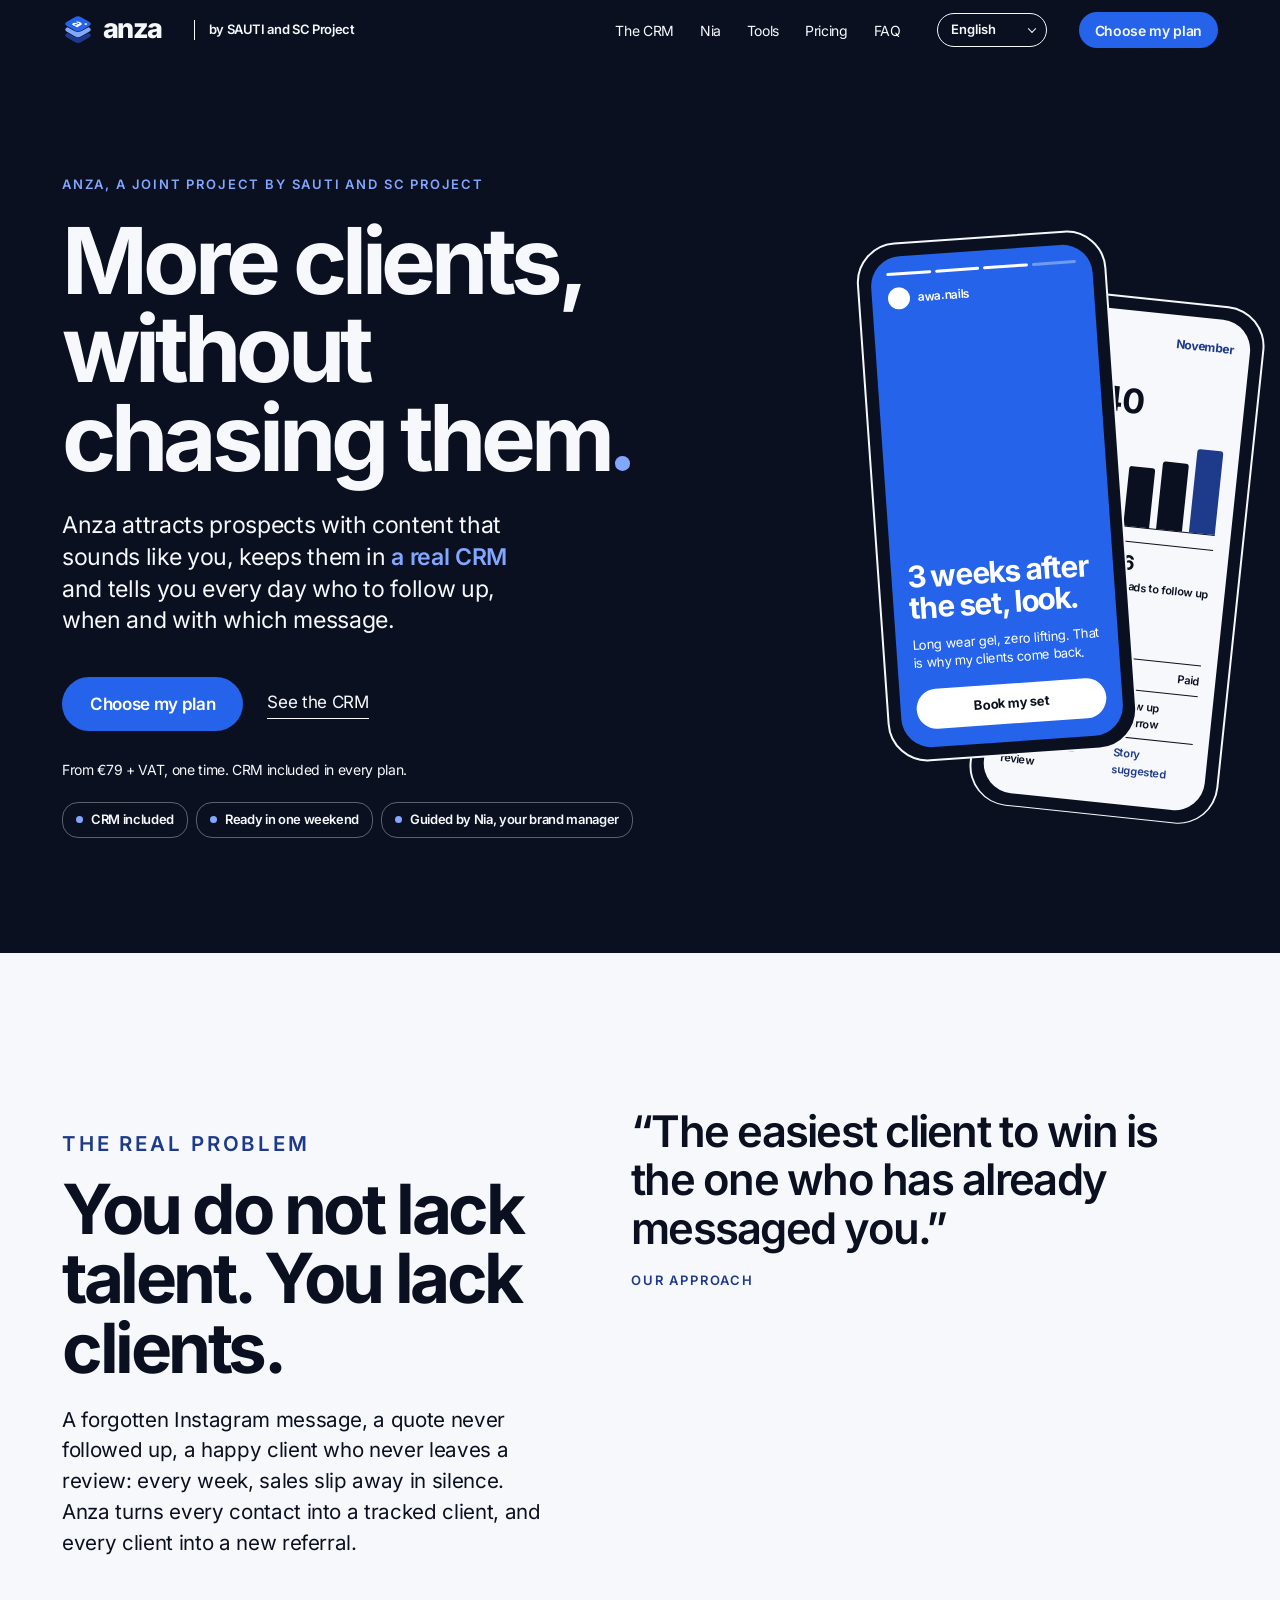
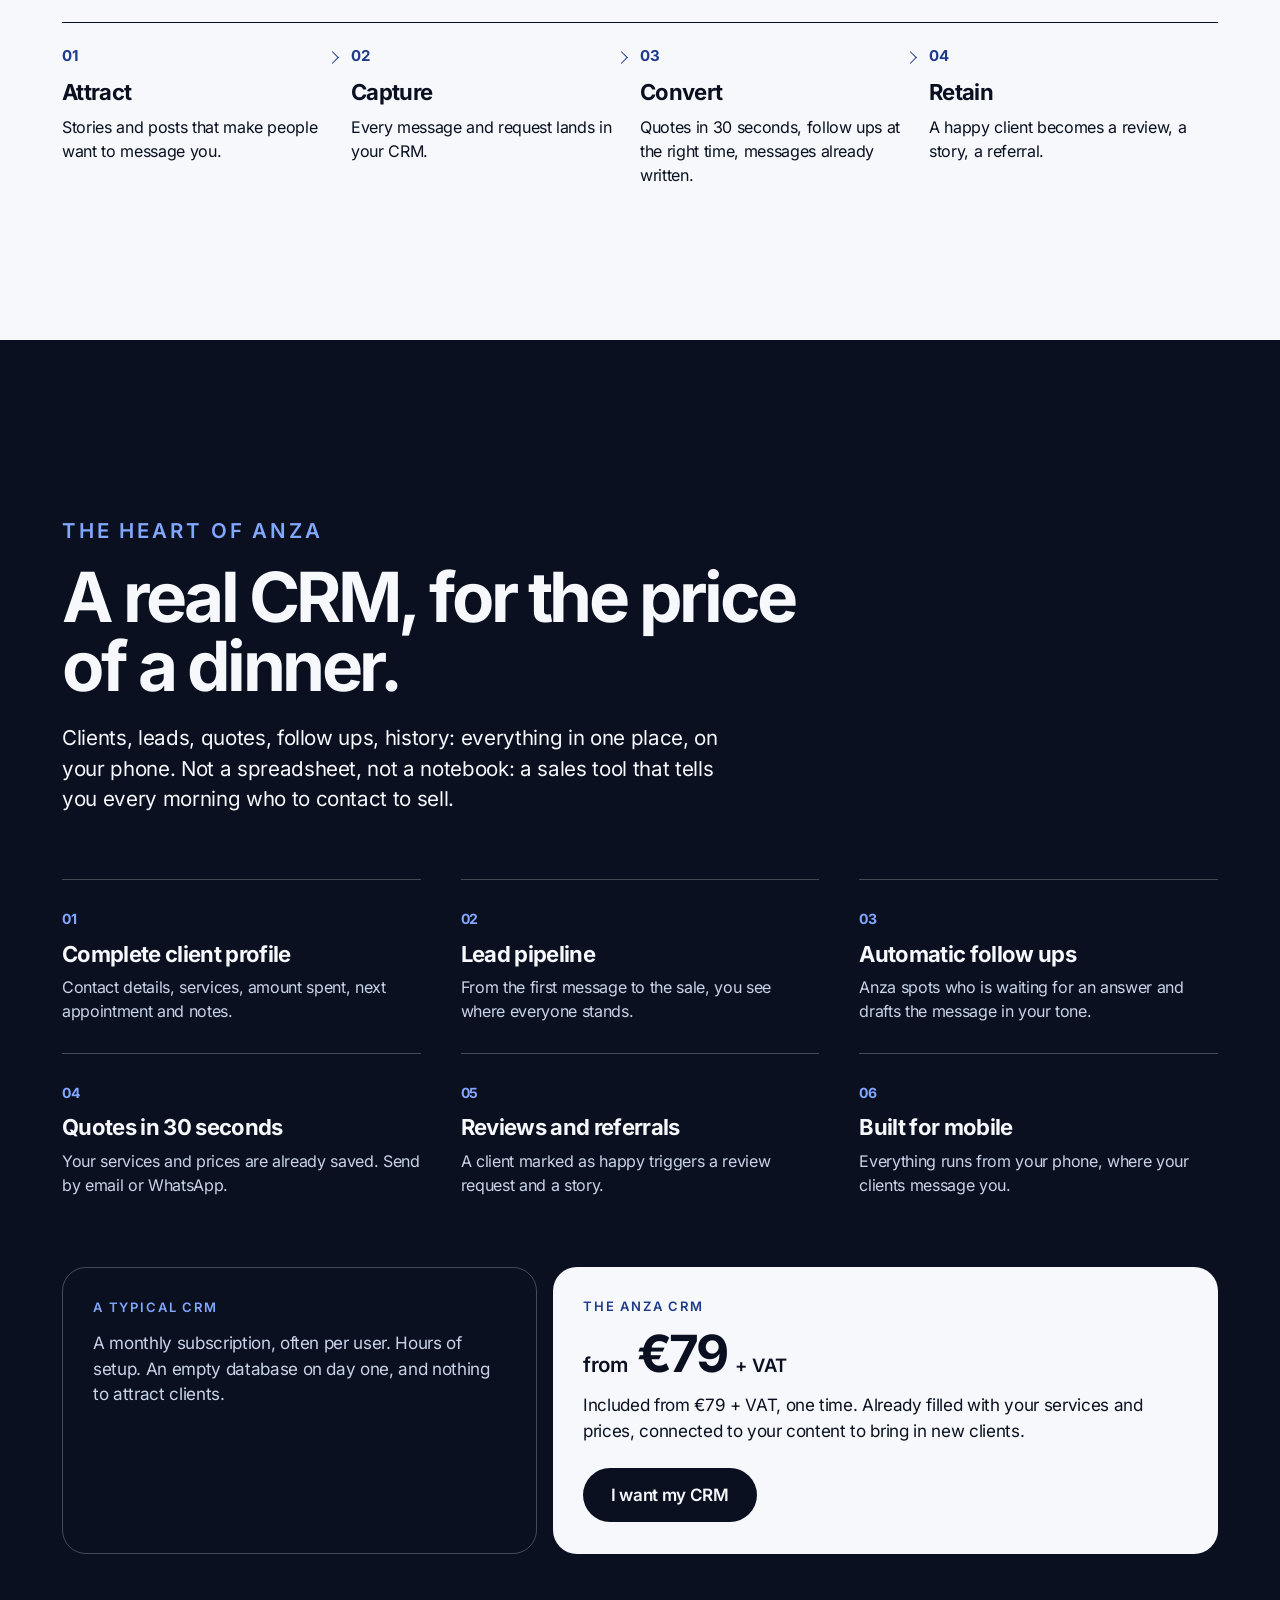
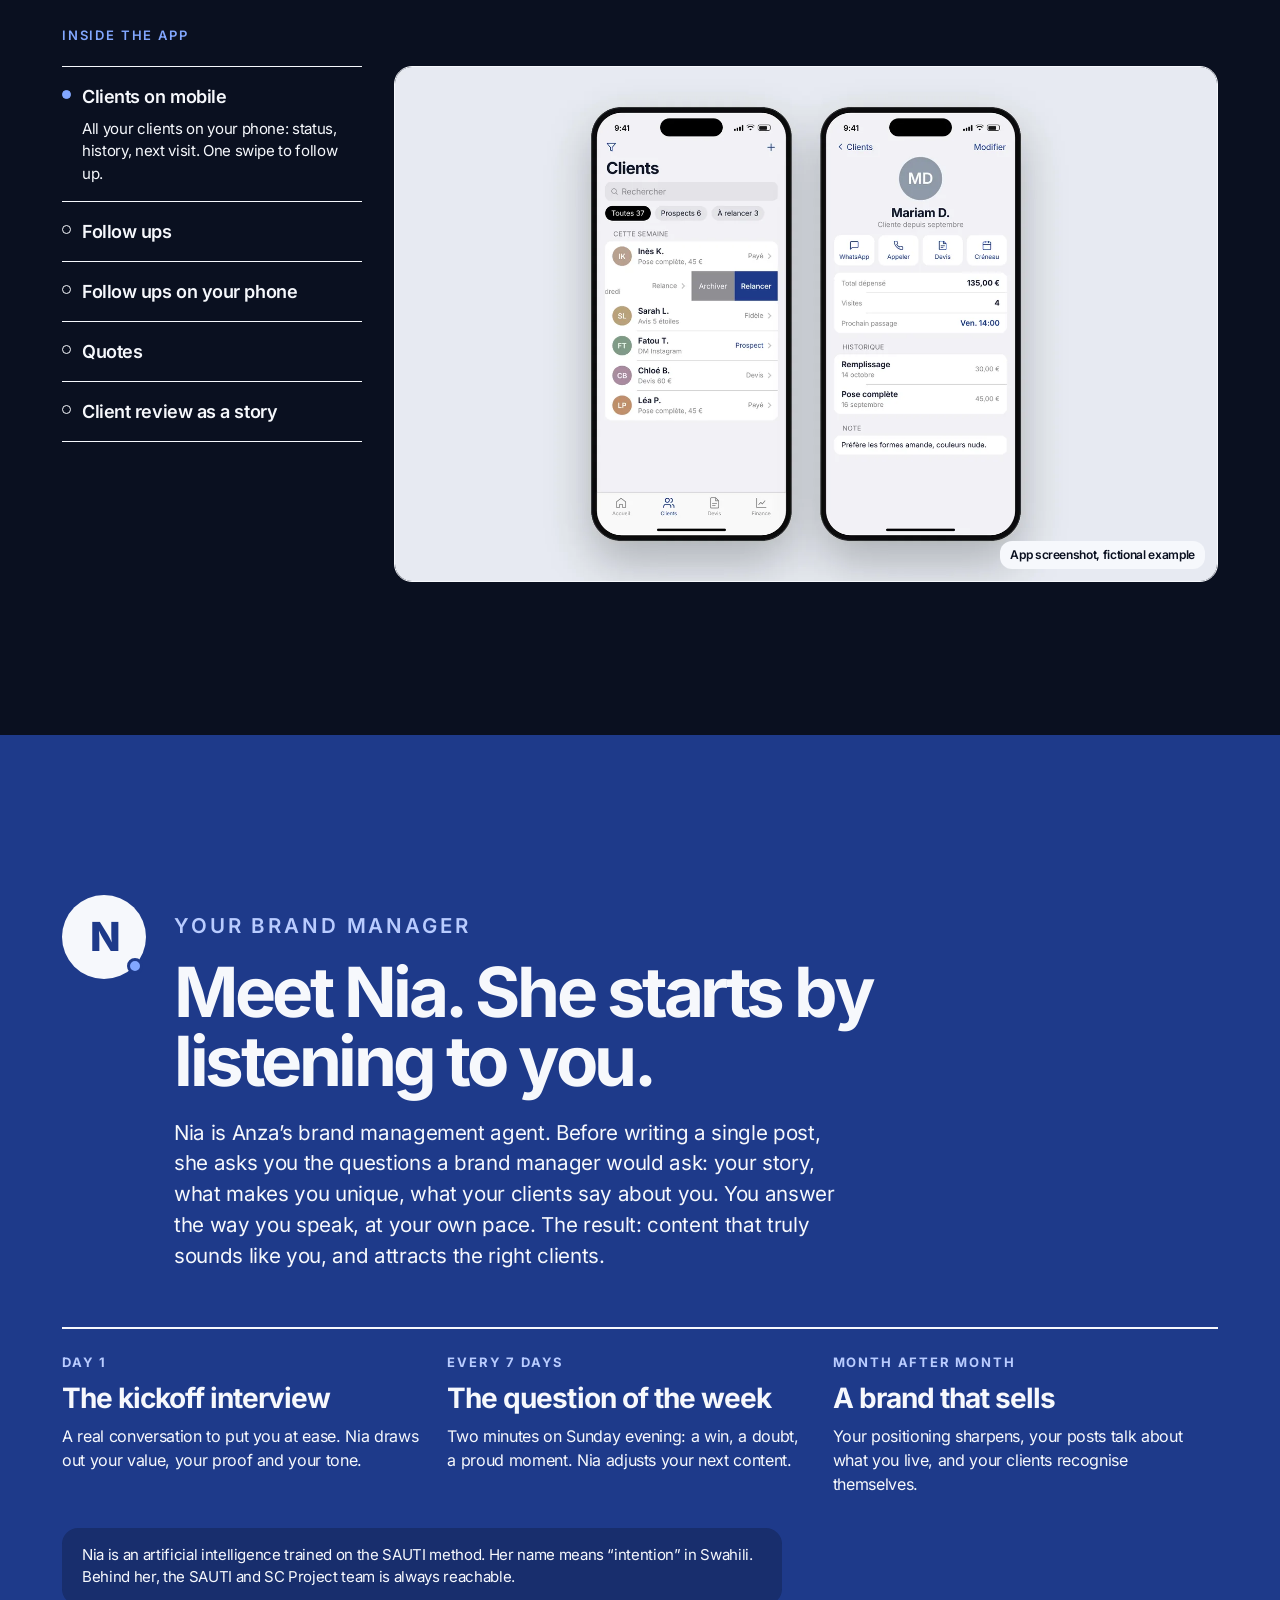
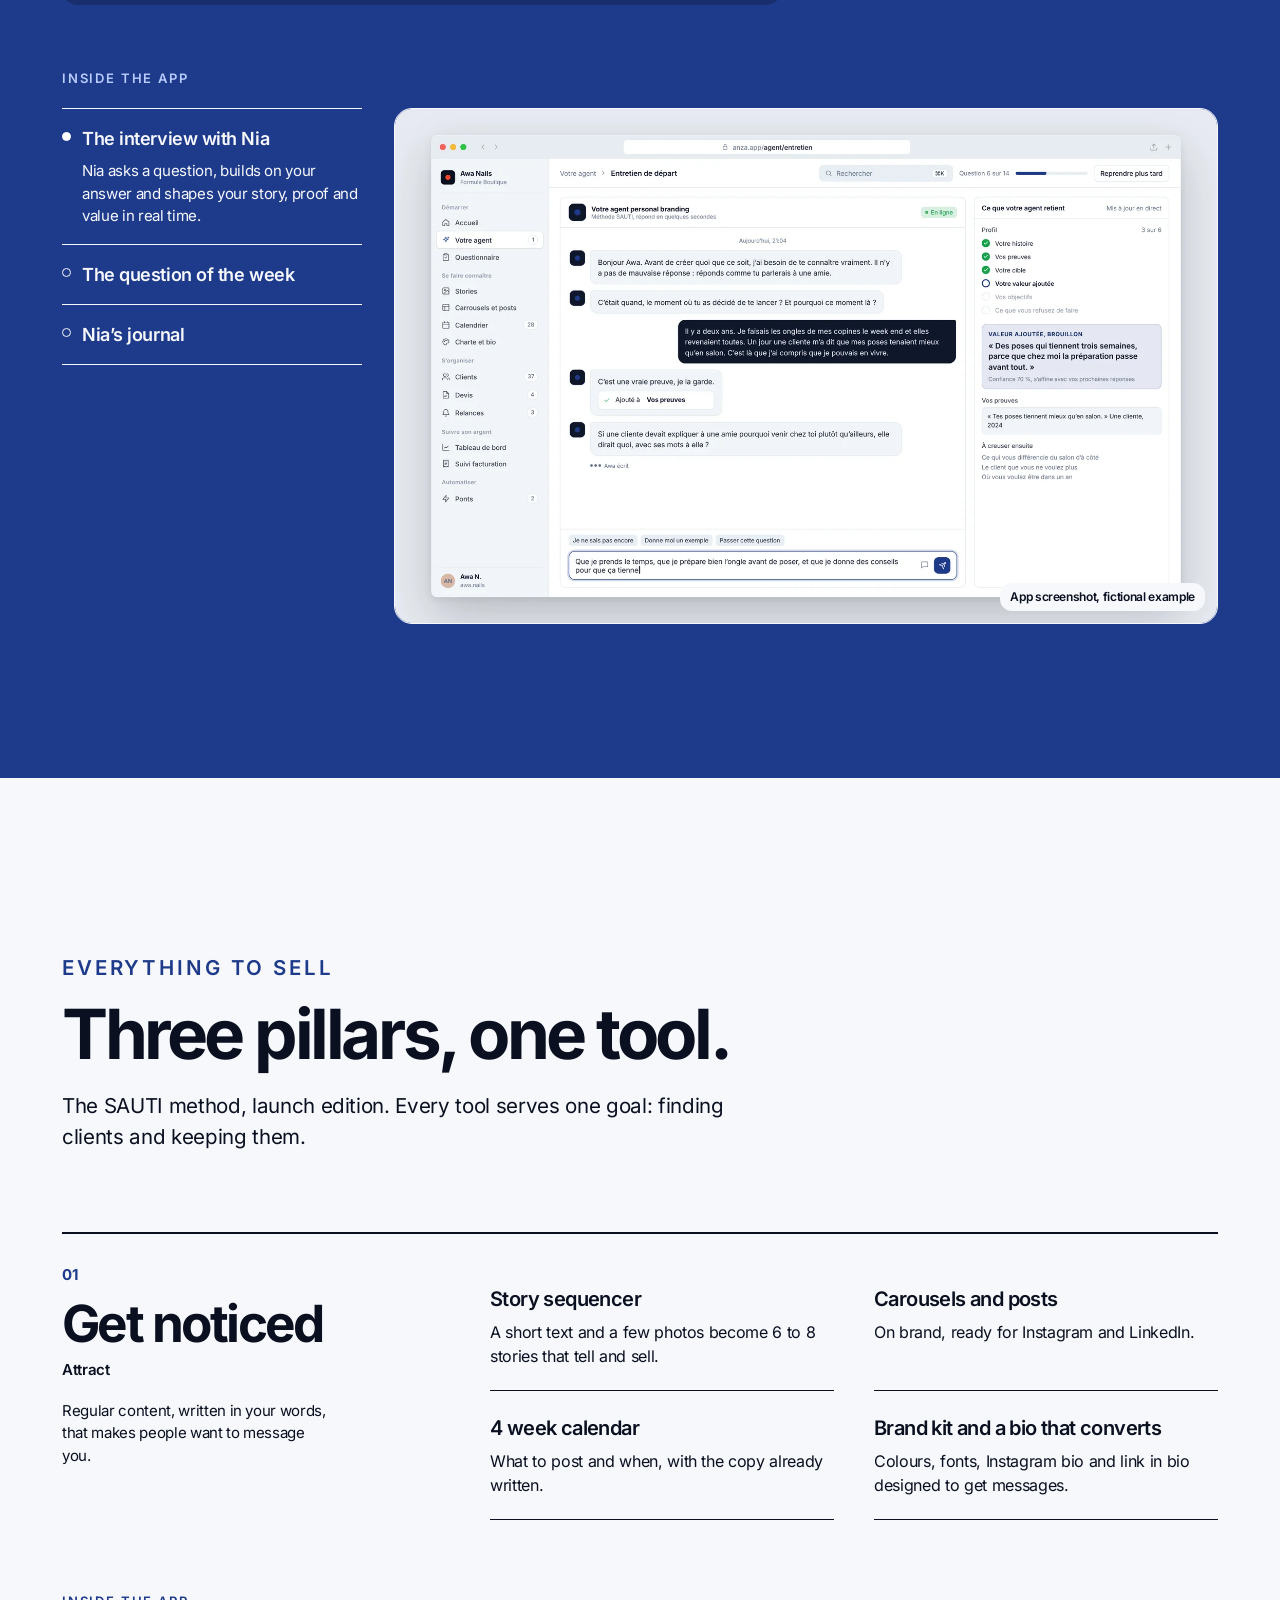
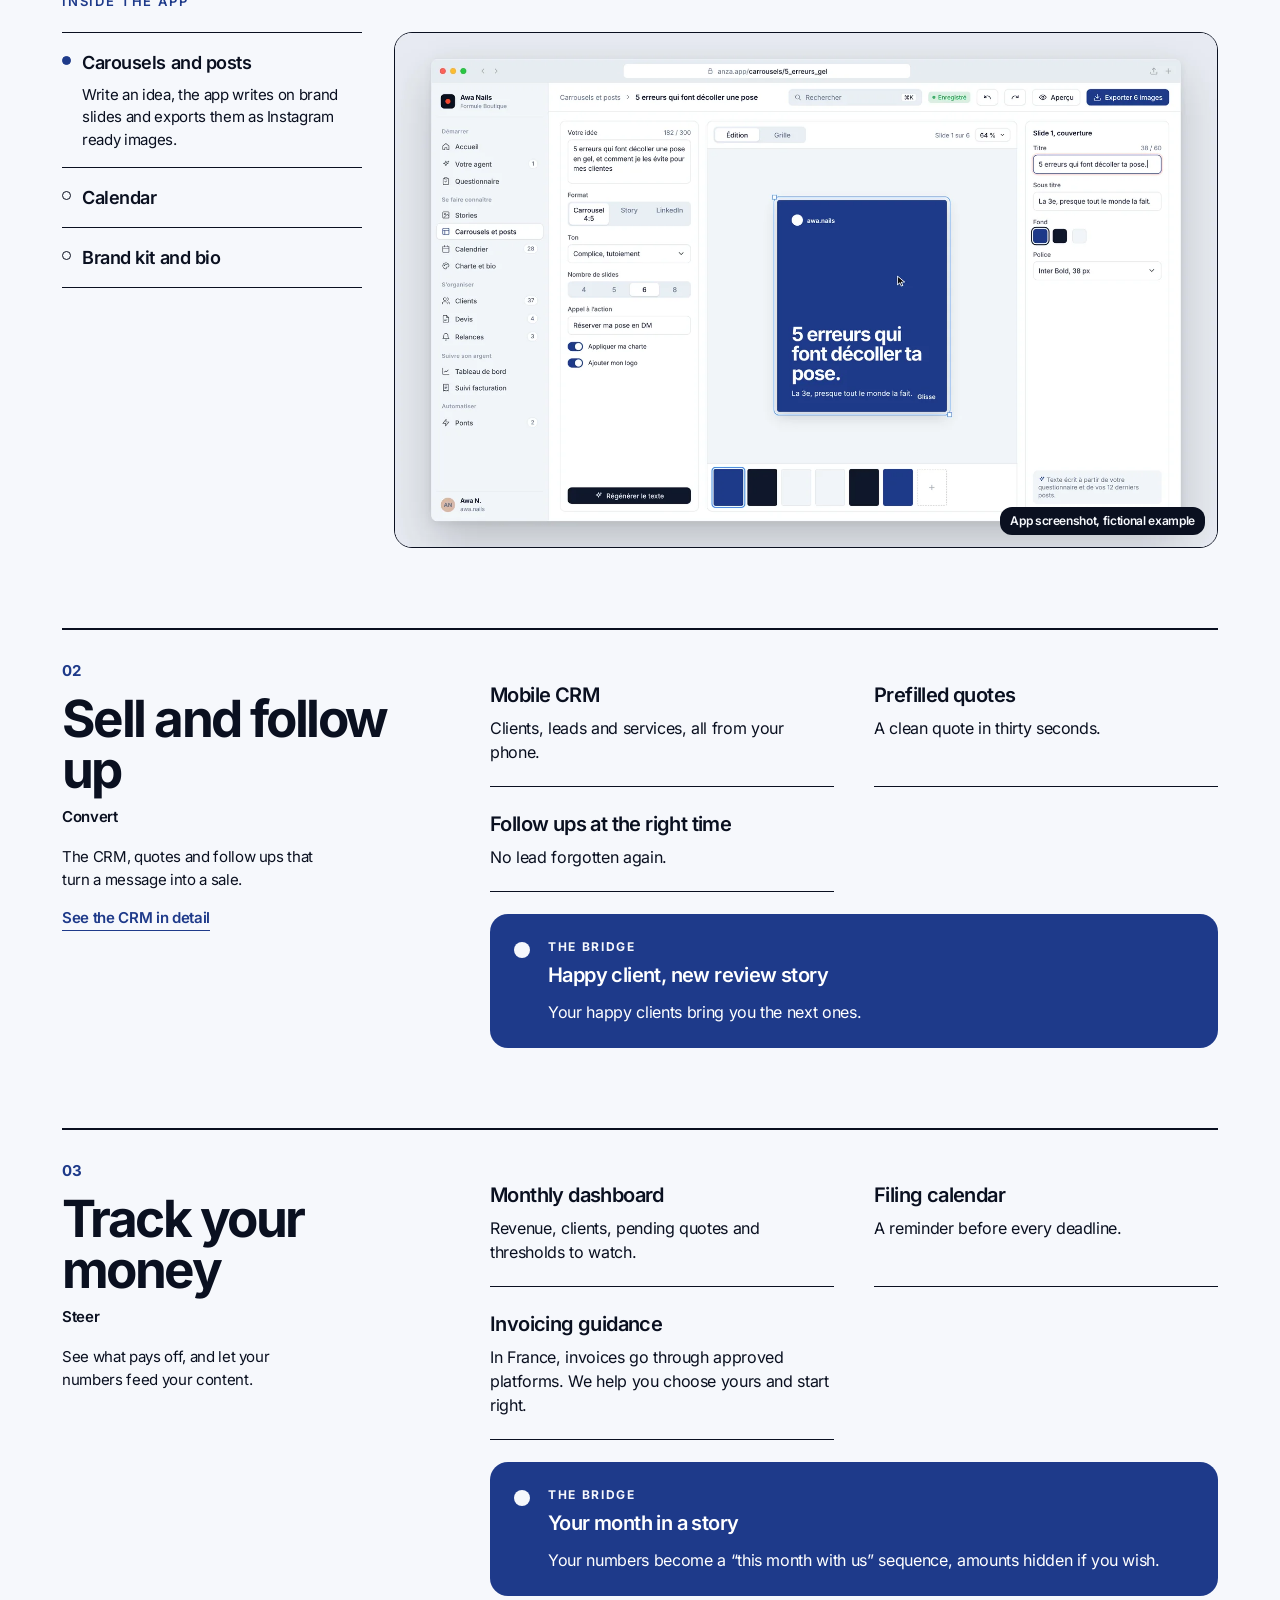
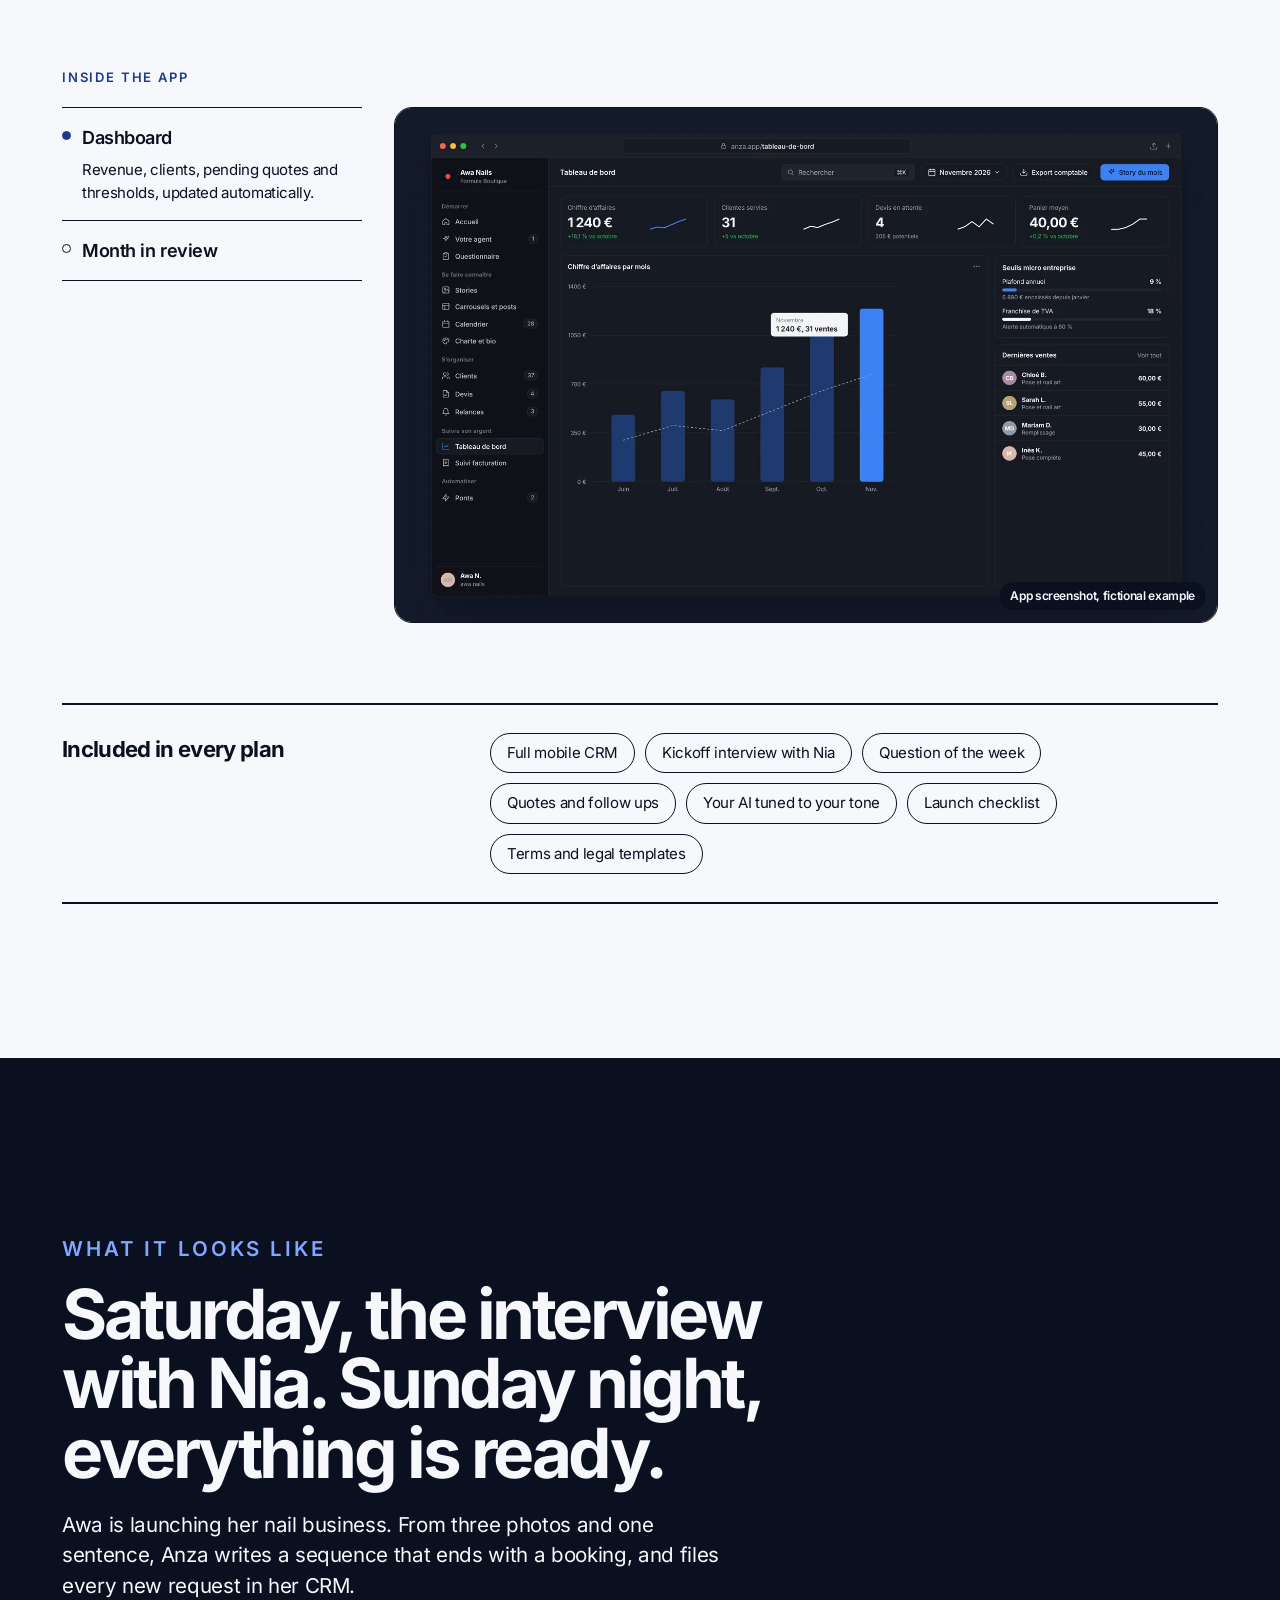
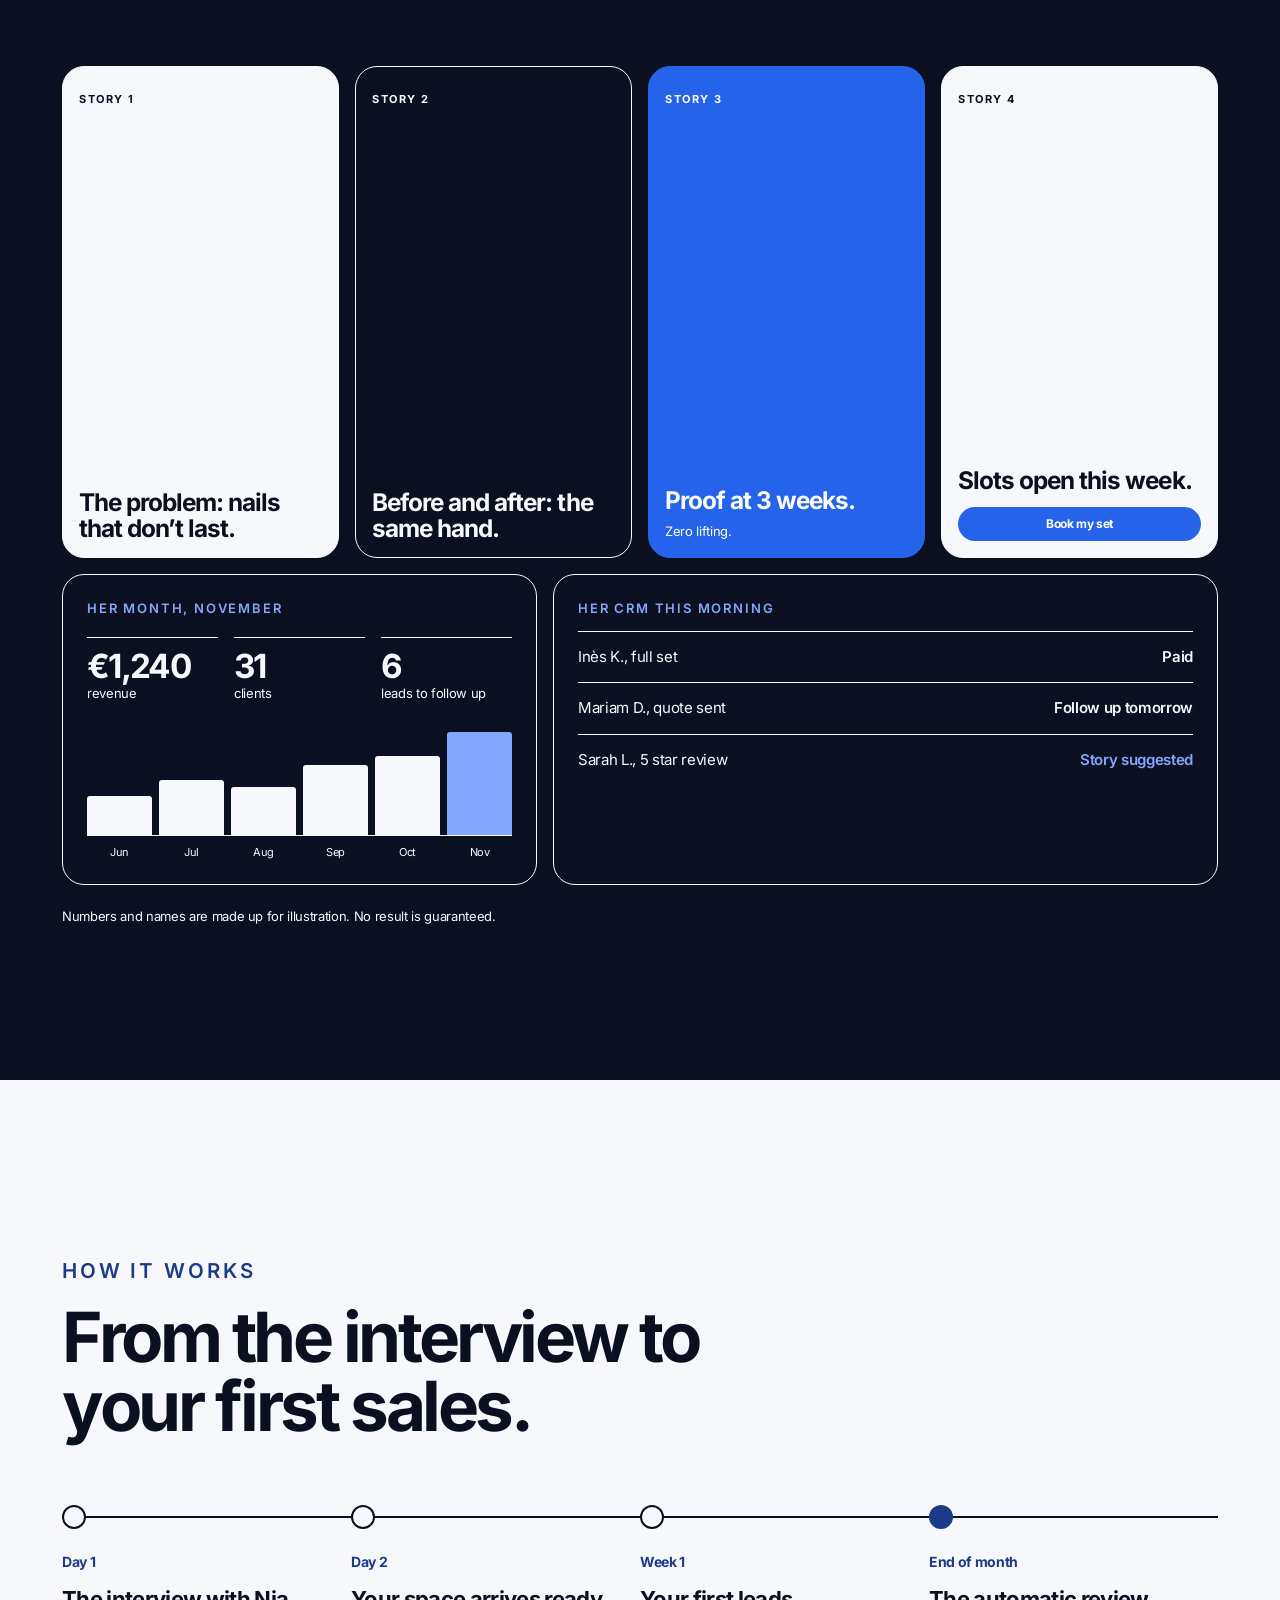
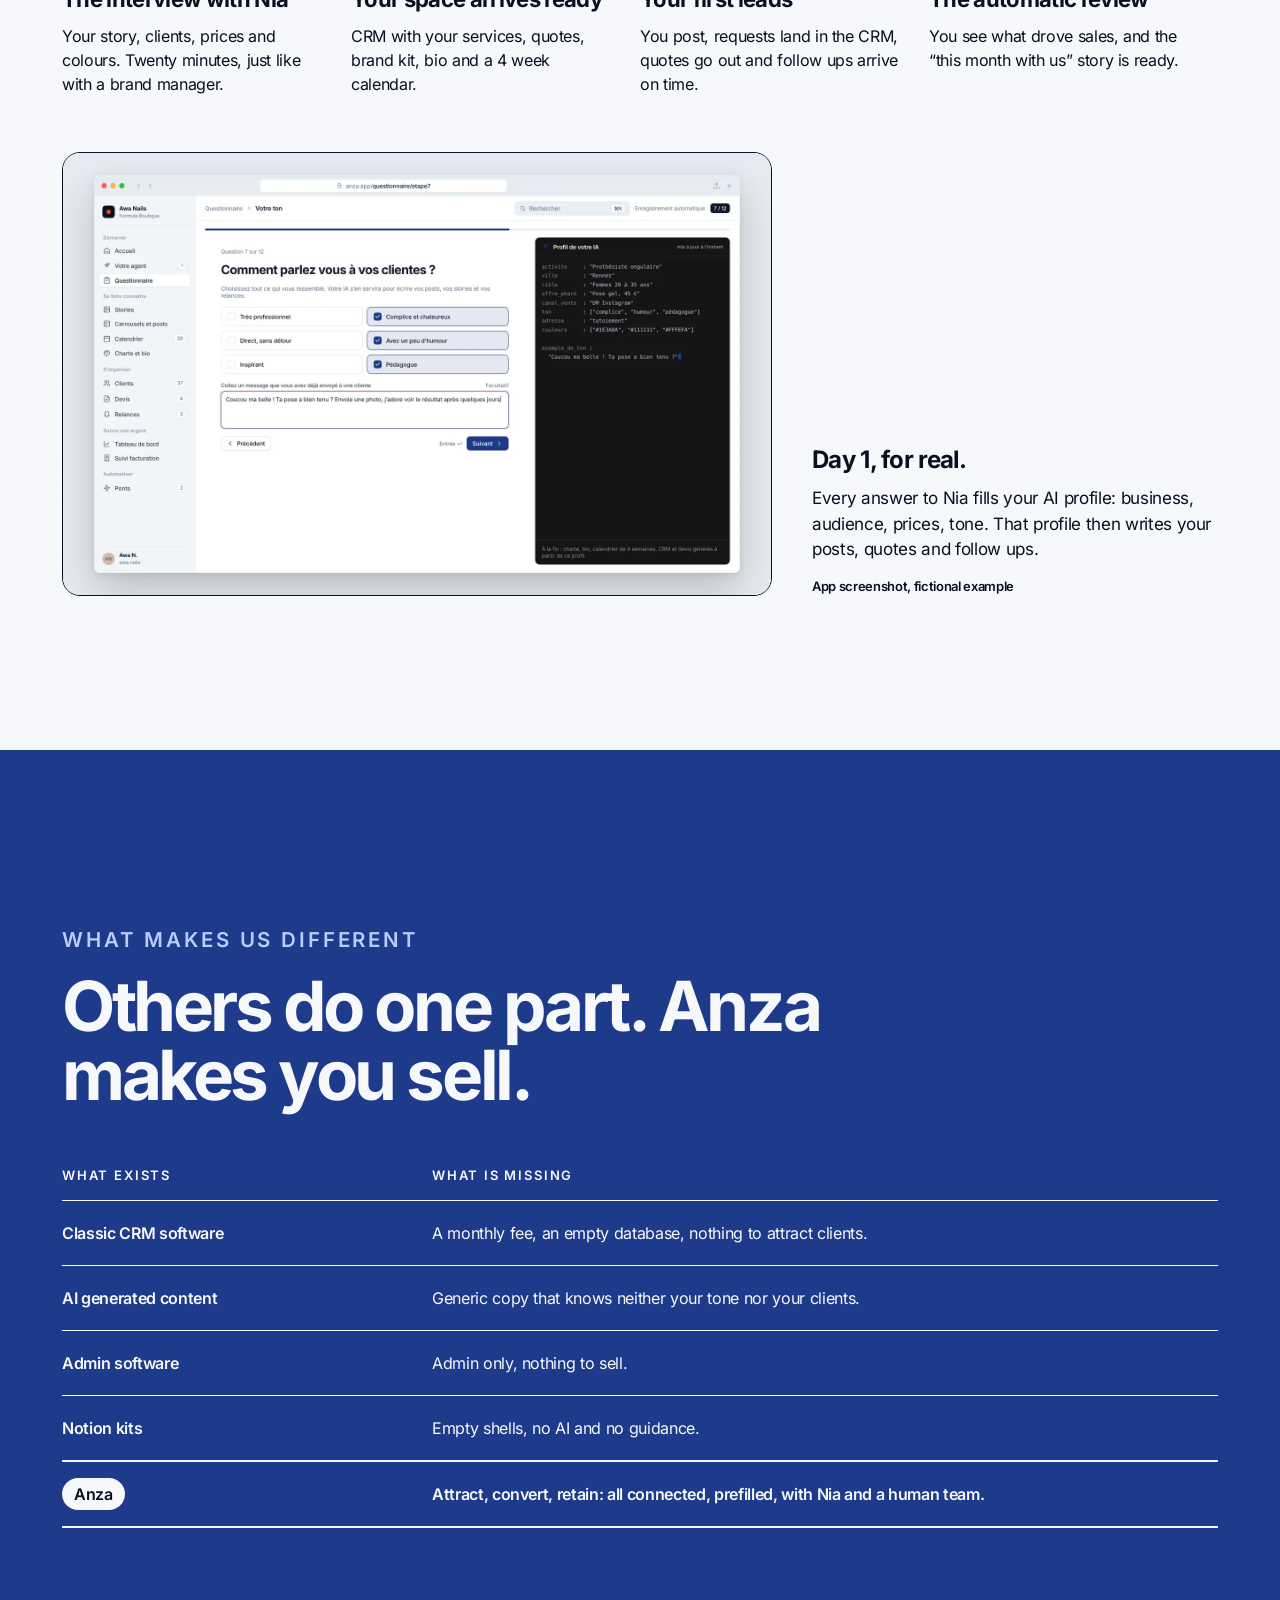
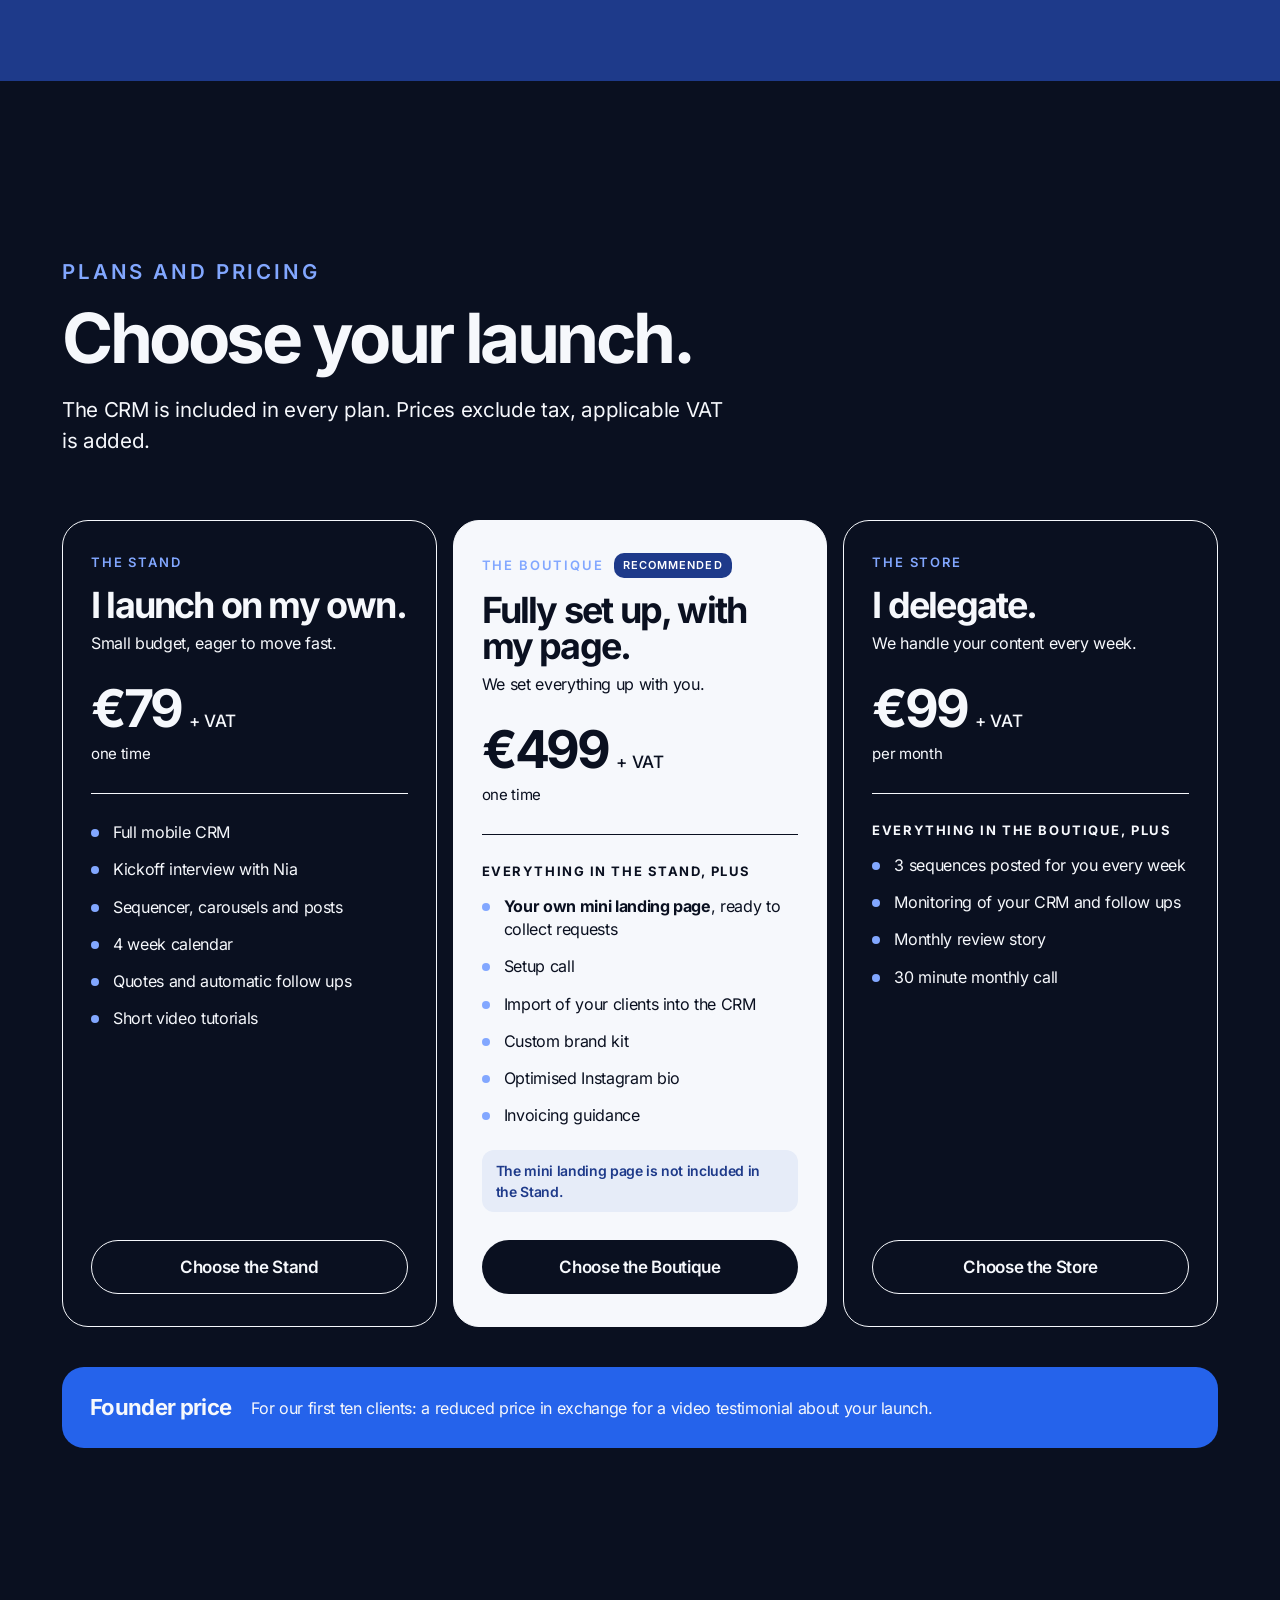
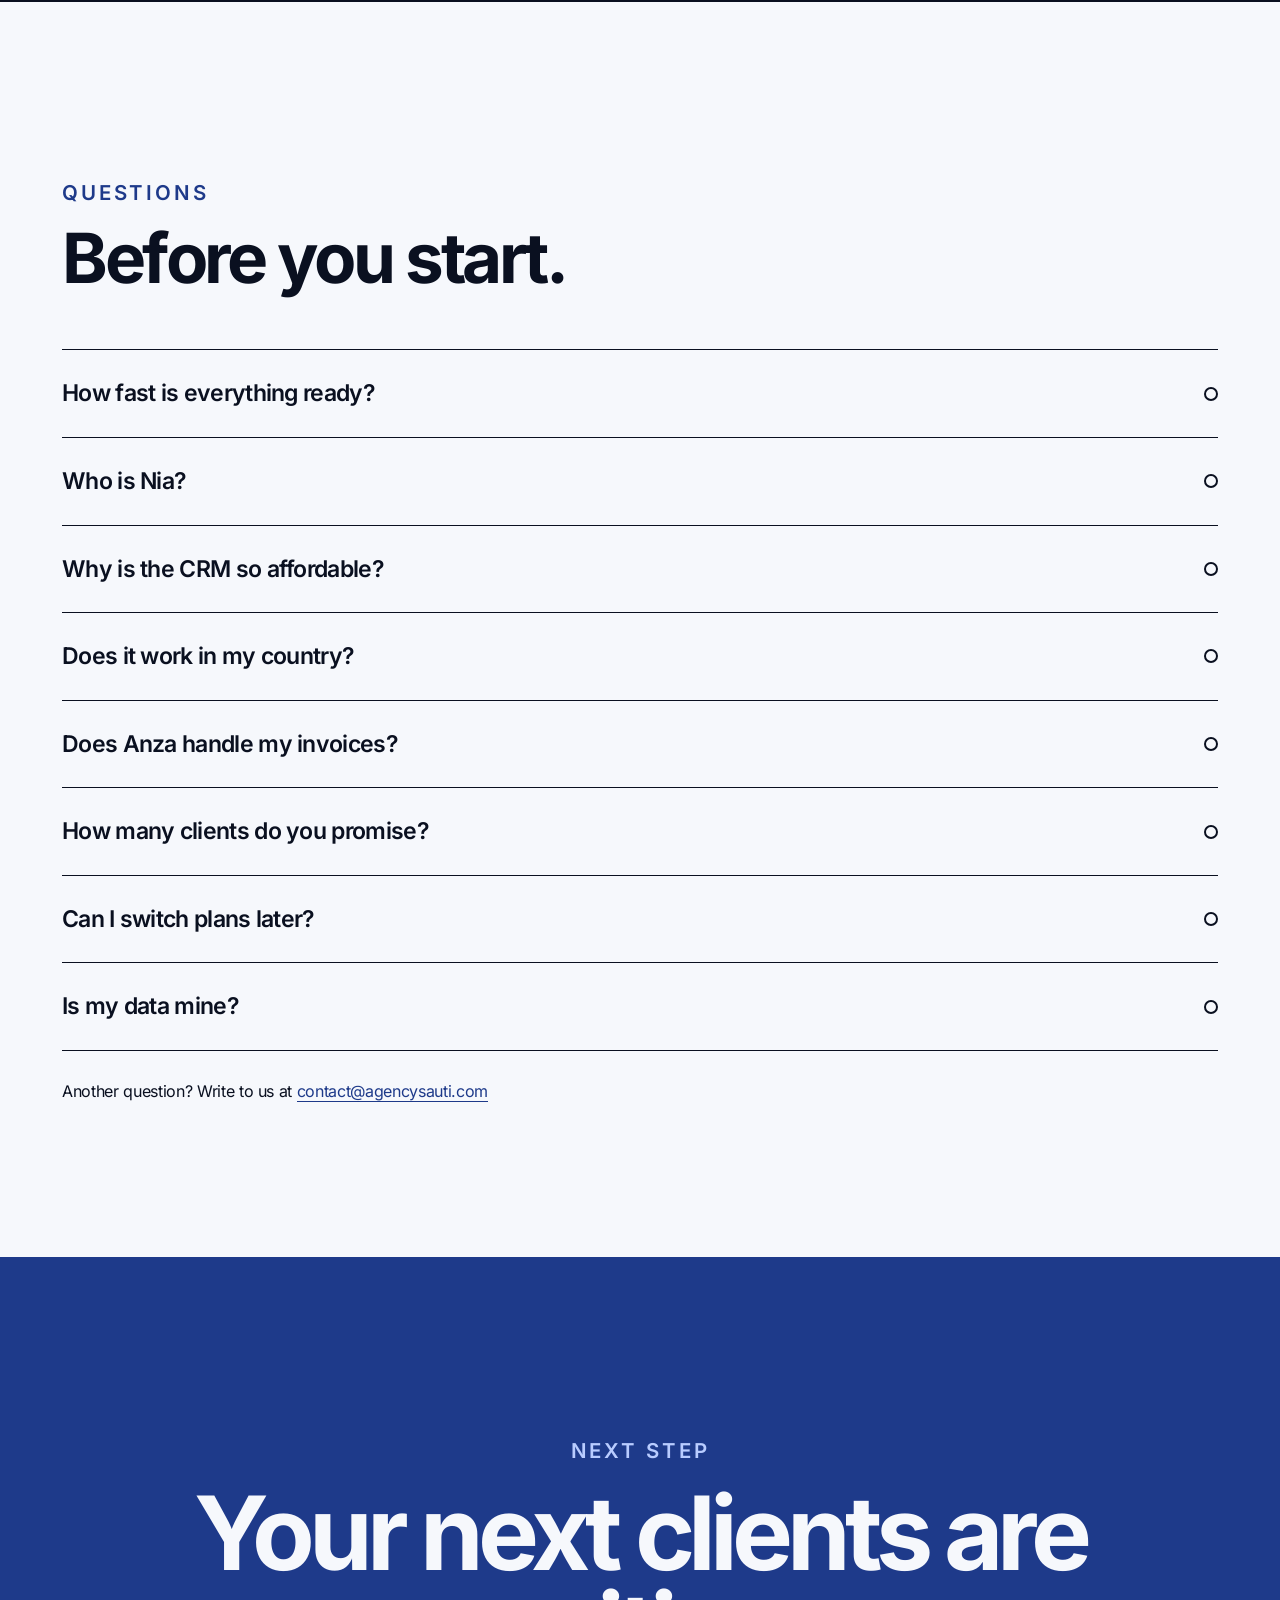
==== commit bc561beb: "Add files via upload" ====
--- a/index.html
+++ b/index.html
@@ -3,43 +3,56 @@
 <head>
 <meta charset="utf-8">
 <meta name="viewport" content="width=device-width,initial-scale=1,viewport-fit=cover">
-<title>Anza, votre activité prête en un weekend</title>
-<meta name="description" content="Anza, un projet commun de SAUTI et SC Project : votre communication, vos clients et votre argent au même endroit, préremplis avec votre activité et prêts en un weekend. Trois formules, en France et en Côte d'Ivoire.">
+<title data-i18n="meta.title">Anza, plus de clients sans courir après</title>
+<meta name="description" content="Anza attire vos prospects, les range dans un vrai CRM et vous dit qui relancer. Avec Nia, votre brand manager. Dès 79 € + TVA, CRM inclus." data-i18n-content="meta.desc">
 <meta name="theme-color" content="#0A1020">
 <meta property="og:type" content="website">
-<meta property="og:title" content="Anza, un projet SAUTI et SC Project">
-<meta property="og:description" content="Votre activité prête à tourner en un weekend : votre com, vos clients et votre argent, au même endroit.">
+<meta property="og:url" content="https://sekou2206.github.io/SAUTI_LANCEMENT/">
+<meta property="og:title" content="Anza, plus de clients sans courir après">
+<meta property="og:description" content="Un vrai CRM, des contenus à votre image et Nia, votre brand manager. Dès 79 € + TVA.">
+<meta property="og:image" content="https://sekou2206.github.io/SAUTI_LANCEMENT/og-image.png">
+<meta property="og:image:width" content="1200">
+<meta property="og:image:height" content="630">
+<meta name="twitter:card" content="summary_large_image">
 <link rel="icon" href="favicon.png" type="image/png">
 <link rel="apple-touch-icon" href="apple-touch-icon.png">
 <link rel="preload" as="font" type="font/woff2" href="inter-700.woff2" crossorigin>
 <link rel="stylesheet" href="style.css">
 <script>document.documentElement.classList.add('js')</script>
+<script src="i18n.js"></script>
 </head>
 <body>
-<a class="skip" href="#contenu">Aller au contenu</a>
+<a class="skip" href="#contenu" data-i18n="skip">Aller au contenu</a>
 
 <header class="nav" id="nav">
   <div class="nav-in">
-    <a class="brand" href="#top" aria-label="Anza, haut de page"><span class="wordmark">anza</span></a>
-    <span class="brand-tag">par SAUTI et SC Project</span>
-    <nav class="links" aria-label="Navigation principale">
-      <a href="#agent">Votre agent</a>
-      <a href="#pack">Les outils</a>
-      <a href="#exemple">Exemple</a>
-      <a href="#formules">Formules</a>
-      <a href="#questions">Questions</a>
+    <a class="brand" href="#top" aria-label="Anza, haut de page" data-i18n-aria-label="home.aria"><svg width="32" height="32" viewBox="56 50 288 300" xmlns="http://www.w3.org/2000/svg" aria-hidden="true" focusable="false">
+<defs><mask id="nvm1" maskUnits="userSpaceOnUse" x="0" y="0" width="400" height="400"><rect width="400" height="400" fill="#fff"></rect><rect width="160" height="160" rx="36" transform="matrix(0.866 0.5 -0.866 0.5 200 116)" fill="#000" stroke="#000" stroke-width="16"></rect><rect width="160" height="160" rx="36" transform="matrix(0.866 0.5 -0.866 0.5 200 62)" fill="#000" stroke="#000" stroke-width="16"></rect></mask><mask id="nvm2" maskUnits="userSpaceOnUse" x="0" y="0" width="400" height="400"><rect width="400" height="400" fill="#fff"></rect><rect width="160" height="160" rx="36" transform="matrix(0.866 0.5 -0.866 0.5 200 62)" fill="#000" stroke="#000" stroke-width="16"></rect></mask></defs>
+<g mask="url(#nvm1)"><rect width="160" height="160" rx="36" transform="matrix(0.866 0.5 -0.866 0.5 200 170)" fill="#1E3A8A"></rect></g>
+<g mask="url(#nvm2)"><rect width="160" height="160" rx="36" transform="matrix(0.866 0.5 -0.866 0.5 200 116)" fill="#82A7FF"></rect></g>
+<rect width="160" height="160" rx="36" transform="matrix(0.866 0.5 -0.866 0.5 200 62)" fill="#2563EB"></rect>
+<g transform="matrix(0.866 0.5 -0.866 0.5 200 62)"><text x="76" y="118" text-anchor="middle" font-family="Inter" font-size="120" font-weight="800" fill="#FFFFFF" >a</text><circle cx="124" cy="40" r="11" fill="#FFFFFF"></circle></g>
+</svg><span class="wordmark">anza</span></a>
+    <span class="brand-tag" data-i18n="brand.tag">par SAUTI et SC Project</span>
+    <nav class="links" aria-label="Navigation principale" data-i18n-aria-label="nav.aria">
+      <a href="#crm" data-i18n="nav.crm">Le CRM</a>
+      <a href="#nia" data-i18n="nav.nia">Nia</a>
+      <a href="#outils" data-i18n="nav.tools">Les outils</a>
+      <a href="#formules" data-i18n="nav.plans">Formules</a>
+      <a href="#questions" data-i18n="nav.faq">Questions</a>
     </nav>
-    <a class="nav-cta" href="#formules">Choisir ma formule</a>
-    <button class="burger" id="burger" type="button" aria-expanded="false" aria-controls="menu" aria-label="Ouvrir le menu"><i></i><i></i></button>
+    <label class="lang nav-lang"><span class="sr" data-i18n="lang.label">Langue</span><select data-lang-select aria-label="Langue" data-i18n-aria-label="lang.label"><option value="fr">Français</option><option value="en">English</option><option value="es">Español</option><option value="pt">Português</option><option value="de">Deutsch</option></select></label>
+    <a class="nav-cta" href="#formules" data-i18n="nav.cta">Choisir ma formule</a>
+    <button class="burger" id="burger" type="button" aria-expanded="false" aria-controls="menu" aria-label="Ouvrir le menu" data-i18n-aria-label="menu.open"><i></i><i></i></button>
   </div>
 </header>
-<div class="menu" id="menu" aria-label="Menu">
-  <a href="#agent">Votre agent</a>
-  <a href="#pack">Les outils</a>
-  <a href="#exemple">Exemple</a>
-  <a href="#formules">Formules</a>
-  <a href="#questions">Questions</a>
-  <a class="menu-cta" href="#formules">Choisir ma formule</a>
+<div class="menu" id="menu">
+  <a href="#crm" data-i18n="nav.crm">Le CRM</a>
+  <a href="#nia" data-i18n="nav.nia">Nia</a>
+  <a href="#outils" data-i18n="nav.tools">Les outils</a>
+  <a href="#formules" data-i18n="nav.plans">Formules</a>
+  <a href="#questions" data-i18n="nav.faq">Questions</a>
+  <div class="menu-bot"><label class="lang menu-lang"><span class="sr" data-i18n="lang.label">Langue</span><select data-lang-select aria-label="Langue" data-i18n-aria-label="lang.label"><option value="fr">Français</option><option value="en">English</option><option value="es">Español</option><option value="pt">Português</option><option value="de">Deutsch</option></select></label><a class="menu-cta" href="#formules" data-i18n="nav.cta">Choisir ma formule</a></div>
 </div>
 
 <main id="contenu">
@@ -47,26 +60,27 @@
   <section class="hero" id="top" data-nav="dark">
     <div class="wrap hero-grid">
       <div>
-        <p class="label">Anza, un projet commun SAUTI et SC Project</p>
-        <h1>Votre activité prête à tourner en un weekend<span class="dot" aria-hidden="true"></span></h1>
-        <p class="lead">Votre com, vos clients et votre argent, <b>au même endroit</b>. Préremplis avec votre activité, réglés sur votre ton.</p>
+        <p class="label" data-i18n="hero.label">Anza, un projet commun SAUTI et SC Project</p>
+        <h1><span data-i18n="hero.h1">Plus de clients, sans courir après</span><span class="dot" aria-hidden="true"></span></h1>
+        <p class="lead" data-i18n="hero.lead">Anza attire vos prospects avec des contenus à votre image, les range dans <b>un vrai CRM</b> et vous dit chaque jour qui relancer, quand et avec quel message.</p>
         <div class="hero-actions">
-          <a class="btn blue" href="#formules">Choisir ma formule</a>
-          <a class="more" href="#pack">Voir ce qu’il y a dedans</a>
-        </div>
-        <p class="hero-note">Dès 79 € en France, environ 25 000 FCFA en Côte d’Ivoire.</p>
-      </div>
-      <div class="phones" aria-label="Aperçu d’Anza sur téléphone, exemple fictif">
+          <a class="btn blue" href="#formules" data-i18n="nav.cta">Choisir ma formule</a>
+          <a class="more" href="#crm" data-i18n="hero.more">Voir le CRM</a>
+        </div>
+        <p class="hero-note" data-i18n="hero.note">Dès 79 € + TVA, une seule fois. CRM inclus dans toutes les formules.</p>
+        <ul class="chips"><li data-i18n="hero.chip1">CRM inclus</li><li data-i18n="hero.chip2">Prêt en un weekend</li><li data-i18n="hero.chip3">Accompagné par Nia, votre brand manager</li></ul>
+      </div>
+      <div class="phones" role="img" aria-label="Aperçu d’Anza sur téléphone, exemple fictif" data-i18n-aria-label="phones.aria">
         <div class="phone back" aria-hidden="true">
           <div class="screen dash">
-            <p class="dash-top"><span>Mon mois</span><b>Novembre</b></p>
-            <p class="dash-ca">Chiffre d’affaires<strong>1 240 €</strong></p>
+            <p class="dash-top"><span data-i18n="phone.month">Mon mois</span><b data-i18n="phone.nov">Novembre</b></p>
+            <p class="dash-ca"><span data-i18n="phone.ca">Chiffre d’affaires</span><strong data-i18n="pr.ca">1 240 €</strong></p>
             <div class="bars"><i style="height:38%"></i><i style="height:52%"></i><i style="height:45%"></i><i style="height:66%"></i><i style="height:74%"></i><i style="height:92%"></i></div>
-            <div class="dash-kpi"><div><strong>31</strong>clientes</div><div><strong>4</strong>devis en attente</div></div>
+            <div class="dash-kpi"><div><strong>31</strong><span data-i18n="phone.k1">clientes</span></div><div><strong>6</strong><span data-i18n="phone.k2">prospects à relancer</span></div></div>
             <ul class="dash-list">
-              <li><span>Inès K., pose complète</span><span>Payé</span></li>
-              <li><span>Mariam D., remplissage</span><span>Relance demain</span></li>
-              <li><span>Sarah L., avis 5 étoiles</span><span class="o">Story proposée</span></li>
+              <li><span data-i18n="phone.l1">Inès K., pose complète</span><span data-i18n="phone.s1">Payé</span></li>
+              <li><span data-i18n="phone.l2">Mariam D., devis envoyé</span><span data-i18n="phone.s2">Relance demain</span></li>
+              <li><span data-i18n="phone.l3">Sarah L., avis 5 étoiles</span><span class="o" data-i18n="phone.s3">Story proposée</span></li>
             </ul>
           </div>
         </div>
@@ -74,369 +88,266 @@
           <div class="screen story">
             <div class="story-bars"><i></i><i></i><i></i><i class="off"></i></div>
             <p class="story-who">awa.nails</p>
-            <p class="story-big">3 semaines après la pose, regarde.</p>
-            <p class="story-small">Gel tenue longue, zéro décollement. C’est ce qui fait revenir mes clientes.</p>
-            <p class="story-cta">Réserver ma pose</p>
+            <p class="story-big" data-i18n="story.big">3 semaines après la pose, regarde.</p>
+            <p class="story-small" data-i18n="story.small">Gel tenue longue, zéro décollement. C’est ce qui fait revenir mes clientes.</p>
+            <p class="story-cta" data-i18n="story.cta">Réserver ma pose</p>
           </div>
         </div>
-        <p class="phone-tag">Exemple fictif</p>
-      </div>
-    </div>
-  </section>
-
-  <section class="sec" data-nav="light" aria-labelledby="idee-t">
+        <p class="phone-tag" data-i18n="phone.tag">Exemple fictif</p>
+      </div>
+    </div>
+  </section>
+
+  <section class="sec" data-nav="light" aria-labelledby="acq-t">
     <div class="wrap idea-grid">
       <div class="sec-head reveal">
-        <p class="label">L’idée</p>
-        <h2 id="idee-t">Le petit stand complet, prêt à devenir un magasin.</h2>
-        <p>Quand on se lance, on bricole : un compte Instagram d’un côté, des clients notés dans le téléphone, des factures dans un dossier. Anza réunit les trois bases du démarrage, déjà remplies avec votre activité, et les fait travailler ensemble.</p>
+        <p class="label" data-i18n="acq.label">Le vrai problème</p>
+        <h2 id="acq-t" data-i18n="acq.h2">Vous ne manquez pas de talent. Vous manquez de clients.</h2>
+        <p data-i18n="acq.p">Un message Instagram oublié, un devis jamais relancé, une cliente ravie qui ne laisse pas d’avis : chaque semaine, des ventes se perdent en silence. Anza transforme chaque contact en client suivi, et chaque client en nouvelle recommandation.</p>
       </div>
       <div class="reveal">
-        <p class="quote">« Pas un outil isolé : les trois bases du démarrage, déjà remplies avec votre activité et branchées sur votre propre IA. »<small>Notre approche</small></p>
-        <ol class="pillars-mini">
-          <li><b>01</b><strong>Se faire connaître</strong><span>Stories, posts, calendrier, charte.</span></li>
-          <li><b>02</b><strong>S’organiser</strong><span>Clients, devis, relances.</span></li>
-          <li><b>03</b><strong>Suivre son argent</strong><span>Tableau de bord et suivi de facturation.</span></li>
-        </ol>
-      </div>
-    </div>
-  </section>
-
-  <section class="sec dark" data-nav="dark" aria-labelledby="pourqui-t">
-    <div class="wrap">
-      <div class="sec-head reveal">
-        <p class="label">Pour qui</p>
-        <h2 id="pourqui-t">Pour celles et ceux qui démarrent vraiment.</h2>
-      </div>
-      <div class="who-grid">
-        <ul class="who-list reveal">
-          <li><strong>Ceux qui se lancent</strong><span>Autoentrepreneurs qui viennent de créer ou qui vont créer.</span></li>
-          <li><strong>Vendeurs Instagram</strong><span>Créateurs, mode, beauté, food : vous vendez par DM et WhatsApp.</span></li>
-          <li><strong>Étudiants</strong><span>Une activité à côté des cours, avec un petit budget.</span></li>
-          <li><strong>France et Côte d’Ivoire</strong><span>Deux marchés, avec des prix adaptés à chacun.</span></li>
-        </ul>
-        <div class="not reveal">
-          <h3>Ce que ce n’est pas</h3>
-          <ul>
-            <li><b>Pas une formation qui promet des millions.</b> Des outils concrets, utilisés dès le premier jour.</li>
-            <li><b>Pas une coquille vide à remplir seul.</b> Tout arrive préparé à partir d’un questionnaire.</li>
-            <li><b>Pas un logiciel de plus.</b> Les trois piliers se parlent entre eux.</li>
-          </ul>
-        </div>
-      </div>
-    </div>
-  </section>
-
-
-  <section class="sec blue-bg agent" id="agent" data-nav="light" aria-labelledby="agent-t">
-    <div class="wrap">
-      <div class="sec-head reveal">
-        <p class="label">Avant tout, on apprend à vous connaître</p>
-        <h2 id="agent-t">Un agent de personal branding, rien que pour vous.</h2>
-        <p>Rien n’est générique dans Anza. Avant de créer votre premier post, votre agent vous pose les questions qu’un consultant en personal branding vous poserait. Et il continue, chaque semaine.</p>
+        <p class="quote"><span data-i18n="acq.quote">« Le client le plus facile à gagner, c’est celui qui vous a déjà écrit. »</span><small data-i18n="acq.qsmall">Notre approche</small></p>
+      </div>
+      <ol class="pillars-mini funnel reveal">
+        <li><b>01</b><strong data-i18n="f1.t">Attirer</strong><span data-i18n="f1.d">Des stories et des posts qui donnent envie de vous écrire.</span></li>
+        <li><b>02</b><strong data-i18n="f2.t">Capter</strong><span data-i18n="f2.d">Chaque message, chaque demande entre dans votre CRM.</span></li>
+        <li><b>03</b><strong data-i18n="f3.t">Convertir</strong><span data-i18n="f3.d">Devis en 30 secondes, relances au bon moment, messages déjà écrits.</span></li>
+        <li><b>04</b><strong data-i18n="f4.t">Fidéliser</strong><span data-i18n="f4.d">Une cliente ravie devient un avis, une story, une recommandation.</span></li>
+      </ol>
+    </div>
+  </section>
+
+  <section class="sec night" id="crm" data-nav="dark" aria-labelledby="crm-t">
+    <div class="wrap">
+      <div class="sec-head reveal">
+        <p class="label" data-i18n="crm.label">Le cœur d’Anza</p>
+        <h2 id="crm-t" data-i18n="crm.h2">Un vrai CRM, au prix d’un repas.</h2>
+        <p data-i18n="crm.p">Clients, prospects, devis, relances, historique : tout est au même endroit, sur votre téléphone. Pas un tableur, pas un carnet : un outil de vente qui vous dit chaque matin qui contacter pour vendre.</p>
+      </div>
+      <ul class="feat reveal">
+        <li><b>01</b><strong data-i18n="c1.t">Fiche client complète</strong><p data-i18n="c1.d">Coordonnées, prestations, montant dépensé, prochain rendez vous et notes.</p></li><li><b>02</b><strong data-i18n="c2.t">Suivi des prospects</strong><p data-i18n="c2.d">Du premier message à la vente, vous voyez où en est chacun.</p></li><li><b>03</b><strong data-i18n="c3.t">Relances automatiques</strong><p data-i18n="c3.d">Anza repère qui attend une réponse et prépare le message, dans votre ton.</p></li><li><b>04</b><strong data-i18n="c4.t">Devis en 30 secondes</strong><p data-i18n="c4.d">Vos prestations et vos prix sont déjà enregistrés. Envoi par mail ou WhatsApp.</p></li><li><b>05</b><strong data-i18n="c5.t">Avis et recommandations</strong><p data-i18n="c5.d">Une cliente marquée satisfaite déclenche une demande d’avis et une story.</p></li><li><b>06</b><strong data-i18n="c6.t">Pensé pour le mobile</strong><p data-i18n="c6.d">Tout se gère depuis votre téléphone, là où vos clients vous écrivent.</p></li>
+      </ul>
+      <div class="vs reveal">
+        <div class="vs-them"><p class="vs-k" data-i18n="cp.l">Un CRM classique</p><p data-i18n="cp.ld">Un abonnement chaque mois, souvent par utilisateur. Une configuration de plusieurs heures. Une base vide au départ, et rien pour attirer des clients.</p></div>
+        <div class="vs-us"><p class="vs-k" data-i18n="cp.r">Le CRM Anza</p><p class="vs-price"><span data-i18n="crm.from">dès</span> <span data-i18n="pr.a">79 €</span> <small data-i18n="vat">+ TVA</small></p><p data-i18n="cp.rd">Inclus dès 79 € + TVA, une seule fois. Déjà rempli avec vos prestations et vos prix, relié à vos contenus pour faire venir de nouveaux clients.</p><a class="btn ink" href="#formules" data-i18n="crm.cta">Je veux mon CRM</a></div>
+      </div>
+      <div class="tool reveal" data-tabs><p class="tool-label" data-i18n="tool.label">Dans l’outil</p><div class="tool-tabs" role="tablist" aria-label="Le CRM Anza" data-i18n-aria-label="tabs.crm"><button type="button" role="tab" id="t-crm0" aria-selected="true" aria-controls="p-crm0"><strong data-i18n="t.clients">Clients sur mobile</strong><span data-i18n="t.clients.d">Toutes vos clientes dans votre téléphone : statut, historique, prochain passage. Un geste suffit pour relancer.</span></button><button type="button" role="tab" id="t-crm1" aria-selected="false" aria-controls="p-crm1"><strong data-i18n="t.relances">Relances</strong><span data-i18n="t.relances.d">Vous fixez les règles une fois. Anza repère qui attend une réponse et prépare le message.</span></button><button type="button" role="tab" id="t-crm2" aria-selected="false" aria-controls="p-crm2"><strong data-i18n="t.relmob">Relances sur téléphone</strong><span data-i18n="t.relmob.d">Une notification au bon moment, le message déjà écrit : il ne reste qu’à l’envoyer.</span></button><button type="button" role="tab" id="t-crm3" aria-selected="false" aria-controls="p-crm3"><strong data-i18n="t.devis">Devis</strong><span data-i18n="t.devis.d">Trois lettres du nom, vos prestations cochées : le devis PDF part par mail ou WhatsApp.</span></button><button type="button" role="tab" id="t-crm4" aria-selected="false" aria-controls="p-crm4"><strong data-i18n="t.avis">Avis client en story</strong><span data-i18n="t.avis.d">Une cliente satisfaite déclenche une story avis, envoyée pour accord avant toute publication.</span></button></div><figure class="tool-shot"><img id="p-crm0" role="tabpanel" aria-labelledby="t-crm0" src="outil-clients.webp" width="1600" height="1000" alt="Capture de l’outil Anza, exemple fictif" data-i18n-alt="alt.shot" loading="lazy"><img id="p-crm1" role="tabpanel" aria-labelledby="t-crm1" src="outil-relances.webp" width="1600" height="1000" alt="Capture de l’outil Anza, exemple fictif" data-i18n-alt="alt.shot" loading="lazy" hidden><img id="p-crm2" role="tabpanel" aria-labelledby="t-crm2" src="outil-relances-mobile.webp" width="1600" height="1000" alt="Capture de l’outil Anza, exemple fictif" data-i18n-alt="alt.shot" loading="lazy" hidden><img id="p-crm3" role="tabpanel" aria-labelledby="t-crm3" src="outil-devis.webp" width="1600" height="1000" alt="Capture de l’outil Anza, exemple fictif" data-i18n-alt="alt.shot" loading="lazy" hidden><img id="p-crm4" role="tabpanel" aria-labelledby="t-crm4" src="outil-pont-avis.webp" width="1600" height="1000" alt="Capture de l’outil Anza, exemple fictif" data-i18n-alt="alt.shot" loading="lazy" hidden><figcaption data-i18n="tool.cap">Capture de l’outil, exemple fictif</figcaption></figure></div>
+    </div>
+  </section>
+
+  <section class="sec blue-bg agent" id="nia" data-nav="light" aria-labelledby="nia-t">
+    <div class="wrap">
+      <div class="nia-head reveal">
+        <div class="avatar" aria-hidden="true"><span>N</span></div>
+        <div class="sec-head">
+          <p class="label" data-i18n="nia.label">Votre brand manager</p>
+          <h2 id="nia-t" data-i18n="nia.h2">Voici Nia. Elle commence par vous écouter.</h2>
+          <p data-i18n="nia.p">Nia est l’agent de brand management d’Anza. Avant d’écrire le moindre post, elle vous pose les questions qu’un brand manager vous poserait : votre parcours, ce qui vous rend unique, ce que vos clients disent de vous. Vous répondez comme vous parlez, à votre rythme. Résultat : des contenus qui vous ressemblent vraiment, et qui attirent les bons clients.</p>
+        </div>
       </div>
       <ol class="agent-steps reveal">
-        <li><b>À la création</b><strong>L’entretien de départ</strong><span>Votre parcours, ce qui vous a fait vous lancer, ce que vos clients disent de vous, ce que vous refusez de faire. Vous répondez comme vous parlez, sans formulaire. L’agent en tire votre valeur ajoutée, vos preuves et votre ton.</span></li>
-        <li><b>Tous les 7 jours</b><strong>La question de la semaine</strong><span>Une question plus personnelle, sur votre instinct, votre énergie, vos fiertés et vos freins. Deux minutes, le dimanche soir. Vos réponses font évoluer votre positionnement et vos prochains posts.</span></li>
-        <li><b>Au fil des mois</b><strong>Une marque qui grandit avec vous</strong><span>Votre positionnement s’affine semaine après semaine, vos contenus parlent de ce que vous vivez vraiment, et votre bio suit.</span></li>
+        <li><b data-i18n="n1.b">Jour 1</b><strong data-i18n="n1.t">L’entretien de départ</strong><span data-i18n="n1.d">Une vraie conversation pour vous mettre à l’aise. Nia en tire votre valeur ajoutée, vos preuves et votre ton.</span></li>
+        <li><b data-i18n="n2.b">Tous les 7 jours</b><strong data-i18n="n2.t">La question de la semaine</strong><span data-i18n="n2.d">Deux minutes le dimanche soir : une fierté, un doute, une victoire. Nia ajuste vos prochains contenus.</span></li>
+        <li><b data-i18n="n3.b">Au fil des mois</b><strong data-i18n="n3.t">Une marque qui vend</strong><span data-i18n="n3.d">Votre positionnement s’affine, vos posts parlent de ce que vous vivez, et vos clients se reconnaissent.</span></li>
       </ol>
-      <div class="tool agent-tool reveal" data-tabs>
-        <p class="tool-label">Dans l’outil</p>
-        <div class="tool-tabs" role="tablist" aria-label="Votre agent de personal branding"><button type="button" role="tab" id="t-agent-entretien" aria-selected="true" aria-controls="p-agent-entretien"><strong>L’entretien de départ</strong><span>Une vraie conversation : l’agent pose une question, rebondit sur votre réponse, et construit en direct votre histoire, vos preuves et un premier brouillon de votre valeur ajoutée.</span></button><button type="button" role="tab" id="t-agent-semaine" aria-selected="false" aria-controls="p-agent-semaine"><strong>La question de la semaine</strong><span>Chaque dimanche, une notification et deux minutes de réponse. Un moment de fierté peut devenir votre story du mercredi, toujours avec l’accord des personnes concernées.</span></button><button type="button" role="tab" id="t-agent-journal" aria-selected="false" aria-controls="p-agent-journal"><strong>Le journal de l’agent</strong><span>Toutes vos réponses au même endroit : comment votre positionnement a évolué, les freins et les forces repérés, et ce que ça a changé dans vos contenus.</span></button></div>
-        <figure class="tool-shot"><img id="p-agent-entretien" role="tabpanel" aria-labelledby="t-agent-entretien" src="agent-entretien.webp" width="1600" height="1000" alt="Capture de l’entretien de départ avec l’agent personal branding, exemple fictif" loading="lazy"><img id="p-agent-semaine" role="tabpanel" aria-labelledby="t-agent-semaine" src="agent-semaine.webp" width="1600" height="1000" alt="Capture de la question de la semaine sur téléphone, exemple fictif" loading="lazy" hidden><img id="p-agent-journal" role="tabpanel" aria-labelledby="t-agent-journal" src="agent-journal.webp" width="1600" height="1000" alt="Capture du journal de l’agent, exemple fictif" loading="lazy" hidden><figcaption>Capture de l’outil, exemple fictif</figcaption></figure>
-      </div>
-    </div>
-  </section>
-
-  <section class="sec" id="pack" data-nav="light" aria-labelledby="pack-t">
-    <div class="wrap">
-      <div class="method-intro reveal">
-        <div class="sec-head">
-          <p class="label">La méthode SAUTI, version lancement</p>
-          <h2 id="pack-t">Ce que vous recevez, concrètement.</h2>
-          <p>SAUTI accompagne des athlètes et des marques avec six étapes : diagnostic, message et voix, construction, production et diffusion, mesure, conversion. Anza met cette méthode dans votre poche, à la taille d’une activité qui démarre.</p>
-        </div>
-        <p class="method-steps" aria-label="Les six étapes de la méthode SAUTI"><span>Diagnostic</span><span>Message et voix</span><span class="o">Construction</span><span class="o">Production et diffusion</span><span class="o">Mesure</span><span>Conversion</span></p>
+      <p class="nia-note reveal" data-i18n="nia.note">Nia est une intelligence artificielle formée à la méthode SAUTI. Son nom veut dire « intention » en swahili. Derrière elle, l’équipe SAUTI et SC Project reste joignable.</p>
+      <div class="tool reveal" data-tabs><p class="tool-label" data-i18n="tool.label">Dans l’outil</p><div class="tool-tabs" role="tablist" aria-label="Nia, votre brand manager" data-i18n-aria-label="tabs.nia"><button type="button" role="tab" id="t-nia0" aria-selected="true" aria-controls="p-nia0"><strong data-i18n="t.ent">L’entretien avec Nia</strong><span data-i18n="t.ent.d">Nia pose une question, rebondit sur votre réponse et construit en direct votre histoire, vos preuves et votre valeur ajoutée.</span></button><button type="button" role="tab" id="t-nia1" aria-selected="false" aria-controls="p-nia1"><strong data-i18n="t.sem">La question de la semaine</strong><span data-i18n="t.sem.d">Chaque dimanche, une notification et deux minutes de réponse. Un moment de fierté peut devenir votre story du mercredi.</span></button><button type="button" role="tab" id="t-nia2" aria-selected="false" aria-controls="p-nia2"><strong data-i18n="t.jou">Le journal de Nia</strong><span data-i18n="t.jou.d">Toutes vos réponses au même endroit : votre positionnement, vos forces, vos freins, et l’effet sur vos contenus.</span></button></div><figure class="tool-shot"><img id="p-nia0" role="tabpanel" aria-labelledby="t-nia0" src="agent-entretien.webp" width="1600" height="1000" alt="Capture de l’outil Anza, exemple fictif" data-i18n-alt="alt.shot" loading="lazy"><img id="p-nia1" role="tabpanel" aria-labelledby="t-nia1" src="agent-semaine.webp" width="1600" height="1000" alt="Capture de l’outil Anza, exemple fictif" data-i18n-alt="alt.shot" loading="lazy" hidden><img id="p-nia2" role="tabpanel" aria-labelledby="t-nia2" src="agent-journal.webp" width="1600" height="1000" alt="Capture de l’outil Anza, exemple fictif" data-i18n-alt="alt.shot" loading="lazy" hidden><figcaption data-i18n="tool.cap">Capture de l’outil, exemple fictif</figcaption></figure></div>
+    </div>
+  </section>
+
+  <section class="sec" id="outils" data-nav="light" aria-labelledby="tools-t">
+    <div class="wrap">
+      <div class="sec-head reveal">
+        <p class="label" data-i18n="tools.label">Tout pour vendre</p>
+        <h2 id="tools-t" data-i18n="tools.h2">Trois piliers, un seul outil.</h2>
+        <p data-i18n="tools.p">La méthode SAUTI en version lancement. Chaque outil sert le même objectif : trouver des clients et les garder.</p>
       </div>
 
       <article class="pillar">
-        <div class="pillar-name">
-          <b>01</b>
-          <h3>Se faire connaître</h3>
-          <p>Marketing</p>
-          <small>Message et voix, production et diffusion : on écrit avec vos mots et on publie avec régularité.</small>
-        </div>
-        <ul class="items">
-          <li><strong>Séquenceur de stories</strong><p>Un texte et quelques photos deviennent une séquence de 6 à 8 stories qui raconte quelque chose.</p></li>
-          <li><strong>Carrousels et posts</strong><p>Générés à votre charte, prêts pour Instagram et LinkedIn.</p></li>
-          <li><strong>Calendrier de 4 semaines</strong><p>Quoi publier, quel jour, avec les textes déjà écrits.</p></li>
-          <li><strong>Charte visuelle et bio</strong><p>Couleurs, typographies, bio Instagram et page lien en bio.</p></li>
-        </ul>
-        <div class="tool" data-tabs>
-          <p class="tool-label">Dans l’outil</p>
-          <div class="tool-tabs" role="tablist" aria-label="Outils pour se faire connaître"><button type="button" role="tab" id="t-carrousels" aria-selected="true" aria-controls="p-carrousels"><strong>Carrousels et posts</strong><span>Vous écrivez une idée, l’outil écrit les slides à votre charte. Chaque texte se modifie en un clic, puis s’exporte en images prêtes pour Instagram.</span></button><button type="button" role="tab" id="t-calendrier" aria-selected="false" aria-controls="p-calendrier"><strong>Calendrier</strong><span>Le mois est planifié : quoi publier, quel jour, à quelle heure. Chaque publication arrive avec sa légende, ses hashtags et la story qui l’accompagne.</span></button><button type="button" role="tab" id="t-charte" aria-selected="false" aria-controls="p-charte"><strong>Charte et bio</strong><span>Vos couleurs, vos polices et votre ton de voix, enregistrés une fois. Tout ce que l’outil produit les respecte, et votre profil Instagram suit.</span></button></div>
-          <figure class="tool-shot"><img id="p-carrousels" role="tabpanel" aria-labelledby="t-carrousels" src="outil-carrousels.webp" width="1600" height="1000" alt="Capture de l’outil Carrousels et posts, exemple fictif" loading="lazy"><img id="p-calendrier" role="tabpanel" aria-labelledby="t-calendrier" src="outil-calendrier.webp" width="1600" height="1000" alt="Capture de l’outil Calendrier, exemple fictif" loading="lazy" hidden><img id="p-charte" role="tabpanel" aria-labelledby="t-charte" src="outil-charte.webp" width="1600" height="1000" alt="Capture de l’outil Charte et bio, exemple fictif" loading="lazy" hidden><figcaption>Capture de l’outil, exemple fictif</figcaption></figure>
-        </div>
+        <div class="pillar-name"><b>01</b><h3 data-i18n="p1.t">Se faire connaître</h3><p data-i18n="p1.s">Attirer</p><small data-i18n="p1.d">Des contenus réguliers, écrits avec vos mots, qui donnent envie de vous écrire.</small></div>
+        <ul class="items"><li><strong data-i18n="i1a.t">Séquenceur de stories</strong><p data-i18n="i1a.d">Un texte et quelques photos deviennent 6 à 8 stories qui racontent et qui vendent.</p></li><li><strong data-i18n="i1b.t">Carrousels et posts</strong><p data-i18n="i1b.d">À votre charte, prêts pour Instagram et LinkedIn.</p></li><li><strong data-i18n="i1c.t">Calendrier de 4 semaines</strong><p data-i18n="i1c.d">Quoi publier, quel jour, avec les textes déjà écrits.</p></li><li><strong data-i18n="i1d.t">Charte et bio qui convertit</strong><p data-i18n="i1d.d">Couleurs, typographies, bio Instagram et lien en bio pensés pour faire écrire.</p></li></ul>
+        <div class="tool reveal" data-tabs><p class="tool-label" data-i18n="tool.label">Dans l’outil</p><div class="tool-tabs" role="tablist" aria-label="Outils pour attirer" data-i18n-aria-label="tabs.p1"><button type="button" role="tab" id="t-p10" aria-selected="true" aria-controls="p-p10"><strong data-i18n="t.car">Carrousels et posts</strong><span data-i18n="t.car.d">Vous écrivez une idée, l’outil écrit les slides à votre charte, puis les exporte en images prêtes pour Instagram.</span></button><button type="button" role="tab" id="t-p11" aria-selected="false" aria-controls="p-p11"><strong data-i18n="t.cal">Calendrier</strong><span data-i18n="t.cal.d">Le mois est planifié : chaque publication arrive avec sa légende, ses hashtags et sa story.</span></button><button type="button" role="tab" id="t-p12" aria-selected="false" aria-controls="p-p12"><strong data-i18n="t.cha">Charte et bio</strong><span data-i18n="t.cha.d">Vos couleurs, vos polices et votre ton, enregistrés une fois. Tout ce que l’outil produit les respecte.</span></button></div><figure class="tool-shot"><img id="p-p10" role="tabpanel" aria-labelledby="t-p10" src="outil-carrousels.webp" width="1600" height="1000" alt="Capture de l’outil Anza, exemple fictif" data-i18n-alt="alt.shot" loading="lazy"><img id="p-p11" role="tabpanel" aria-labelledby="t-p11" src="outil-calendrier.webp" width="1600" height="1000" alt="Capture de l’outil Anza, exemple fictif" data-i18n-alt="alt.shot" loading="lazy" hidden><img id="p-p12" role="tabpanel" aria-labelledby="t-p12" src="outil-charte.webp" width="1600" height="1000" alt="Capture de l’outil Anza, exemple fictif" data-i18n-alt="alt.shot" loading="lazy" hidden><figcaption data-i18n="tool.cap">Capture de l’outil, exemple fictif</figcaption></figure></div>
       </article>
 
       <article class="pillar">
-        <div class="pillar-name">
-          <b>02</b>
-          <h3>S’organiser</h3>
-          <p>Clients et commandes</p>
-          <small>Construction et conversion : chaque contact devient un client suivi, chaque client satisfait devient une preuve.</small>
-        </div>
-        <ul class="items">
-          <li><strong>CRM simple sur mobile</strong><p>Clients, prospects, commandes ou prestations, tout depuis le téléphone.</p></li>
-          <li><strong>Devis préremplis</strong><p>Vos prestations et vos prix déjà enregistrés : un devis en trente secondes.</p></li>
-          <li><strong>Relances automatiques</strong><p>Un prospect sans réponse ou un client à recontacter : un rappel au bon moment.</p></li>
-          <li class="bridge"><em>Le pont</em><strong>Client satisfait, story témoignage</strong><p>Un client marqué satisfait déclenche une proposition de story avis client.</p></li>
-        </ul>
-        <div class="tool" data-tabs>
-          <p class="tool-label">Dans l’outil</p>
-          <div class="tool-tabs" role="tablist" aria-label="Outils pour s’organiser"><button type="button" role="tab" id="t-clients" aria-selected="true" aria-controls="p-clients"><strong>Clients sur mobile</strong><span>Toutes vos clientes dans votre téléphone : statut, historique, prochain passage. Un geste suffit pour relancer.</span></button><button type="button" role="tab" id="t-devis" aria-selected="false" aria-controls="p-devis"><strong>Devis</strong><span>Trois lettres du nom, vos prestations cochées : le devis PDF est prêt avec les mentions obligatoires, et part par mail ou WhatsApp.</span></button><button type="button" role="tab" id="t-relances" aria-selected="false" aria-controls="p-relances"><strong>Relances</strong><span>Vous fixez les règles une fois. L’outil repère qui attend une réponse et prépare le message dans votre ton.</span></button><button type="button" role="tab" id="t-relances-mobile" aria-selected="false" aria-controls="p-relances-mobile"><strong>Relances sur téléphone</strong><span>Une notification au bon moment, le message déjà écrit : il ne reste qu’à l’envoyer.</span></button><button type="button" role="tab" id="t-pont-avis" aria-selected="false" aria-controls="p-pont-avis"><strong>Le pont avis client</strong><span>Une cliente marquée satisfaite déclenche une story avis, envoyée pour accord avant toute publication.</span></button></div>
-          <figure class="tool-shot"><img id="p-clients" role="tabpanel" aria-labelledby="t-clients" src="outil-clients.webp" width="1600" height="1000" alt="Capture de l’outil Clients sur mobile, exemple fictif" loading="lazy"><img id="p-devis" role="tabpanel" aria-labelledby="t-devis" src="outil-devis.webp" width="1600" height="1000" alt="Capture de l’outil Devis, exemple fictif" loading="lazy" hidden><img id="p-relances" role="tabpanel" aria-labelledby="t-relances" src="outil-relances.webp" width="1600" height="1000" alt="Capture de l’outil Relances, exemple fictif" loading="lazy" hidden><img id="p-relances-mobile" role="tabpanel" aria-labelledby="t-relances-mobile" src="outil-relances-mobile.webp" width="1600" height="1000" alt="Capture de l’outil Relances sur téléphone, exemple fictif" loading="lazy" hidden><img id="p-pont-avis" role="tabpanel" aria-labelledby="t-pont-avis" src="outil-pont-avis.webp" width="1600" height="1000" alt="Capture de l’outil Le pont avis client, exemple fictif" loading="lazy" hidden><figcaption>Capture de l’outil, exemple fictif</figcaption></figure>
-        </div>
+        <div class="pillar-name"><b>02</b><h3 data-i18n="p2.t">Vendre et suivre</h3><p data-i18n="p2.s">Convertir</p><small data-i18n="p2.d">Le CRM, les devis et les relances qui transforment un message en vente.</small><a class="plink" href="#crm" data-i18n="p2.link">Voir le CRM en détail</a></div>
+        <ul class="items"><li><strong data-i18n="i2a.t">CRM sur mobile</strong><p data-i18n="i2a.d">Clients, prospects et prestations, tout depuis le téléphone.</p></li><li><strong data-i18n="i2b.t">Devis préremplis</strong><p data-i18n="i2b.d">Un devis propre en trente secondes.</p></li><li><strong data-i18n="i2c.t">Relances au bon moment</strong><p data-i18n="i2c.d">Plus aucun prospect oublié.</p></li><li class="bridge"><em data-i18n="i2x.e">Le pont</em><strong data-i18n="i2x.t">Client satisfait, nouvelle story avis</strong><p data-i18n="i2x.d">Vos clients satisfaits vous amènent les suivants.</p></li></ul>
       </article>
 
       <article class="pillar">
-        <div class="pillar-name">
-          <b>03</b>
-          <h3>Suivre son argent</h3>
-          <p>Finance</p>
-          <small>Mesure : on regarde ce qui rapporte, et vos chiffres nourrissent votre communication.</small>
-        </div>
-        <ul class="items">
-          <li><strong>Tableau de bord du mois</strong><p>Chiffre d’affaires, graphique mois par mois, seuils de la micro entreprise à surveiller.</p></li>
-          <li><strong>Calendrier des déclarations</strong><p>Vos dates de déclaration et les seuils de la micro entreprise, avec un rappel avant chaque échéance.</p></li>
-          <li><strong>Suivi et conseils facturation</strong><p>En France, les factures passent désormais par des plateformes agréées. On vous aide à choisir la vôtre, à la prendre en main, et on fait le point avec vous sur votre facturation.</p></li>
-          <li class="bridge"><em>Le pont</em><strong>Le bilan du mois en story</strong><p>Les chiffres du mois transformés automatiquement en séquence « ce mois chez nous ».</p></li>
-        </ul>
-        <div class="tool" data-tabs>
-          <p class="tool-label">Dans l’outil</p>
-          <div class="tool-tabs" role="tablist" aria-label="Outils pour suivre son argent"><button type="button" role="tab" id="t-tableau-de-bord" aria-selected="true" aria-controls="p-tableau-de-bord"><strong>Tableau de bord</strong><span>Chiffre d’affaires, clientes, devis en attente et seuils de la micro entreprise, mis à jour tout seuls.</span></button><button type="button" role="tab" id="t-pont-bilan" aria-selected="false" aria-controls="p-pont-bilan"><strong>Le pont bilan du mois</strong><span>Le dernier jour du mois, vos chiffres deviennent une séquence « ce mois chez nous », montants masqués si vous le souhaitez.</span></button></div>
-          <figure class="tool-shot"><img id="p-tableau-de-bord" role="tabpanel" aria-labelledby="t-tableau-de-bord" src="outil-tableau-de-bord.webp" width="1600" height="1000" alt="Capture de l’outil Tableau de bord, exemple fictif" loading="lazy"><img id="p-pont-bilan" role="tabpanel" aria-labelledby="t-pont-bilan" src="outil-pont-bilan.webp" width="1600" height="1000" alt="Capture de l’outil Le pont bilan du mois, exemple fictif" loading="lazy" hidden><figcaption>Capture de l’outil, exemple fictif</figcaption></figure>
-        </div>
+        <div class="pillar-name"><b>03</b><h3 data-i18n="p3.t">Suivre son argent</h3><p data-i18n="p3.s">Piloter</p><small data-i18n="p3.d">Vous voyez ce qui rapporte, et vos chiffres nourrissent votre communication.</small></div>
+        <ul class="items"><li><strong data-i18n="i3a.t">Tableau de bord du mois</strong><p data-i18n="i3a.d">Chiffre d’affaires, clients, devis en attente et seuils à surveiller.</p></li><li><strong data-i18n="i3b.t">Calendrier des déclarations</strong><p data-i18n="i3b.d">Un rappel avant chaque échéance.</p></li><li><strong data-i18n="i3c.t">Suivi et conseils facturation</strong><p data-i18n="i3c.d">En France, les factures passent par des plateformes agréées. On vous aide à choisir la vôtre et à bien démarrer.</p></li><li class="bridge"><em data-i18n="i2x.e">Le pont</em><strong data-i18n="i3x.t">Le bilan du mois en story</strong><p data-i18n="i3x.d">Vos chiffres deviennent une séquence « ce mois chez nous », montants masqués si vous le souhaitez.</p></li></ul>
+        <div class="tool reveal" data-tabs><p class="tool-label" data-i18n="tool.label">Dans l’outil</p><div class="tool-tabs" role="tablist" aria-label="Outils pour suivre son argent" data-i18n-aria-label="tabs.p3"><button type="button" role="tab" id="t-p30" aria-selected="true" aria-controls="p-p30"><strong data-i18n="t.tdb">Tableau de bord</strong><span data-i18n="t.tdb.d">Chiffre d’affaires, clientes, devis en attente et seuils de la micro entreprise, mis à jour tout seuls.</span></button><button type="button" role="tab" id="t-p31" aria-selected="false" aria-controls="p-p31"><strong data-i18n="t.bil">Le bilan du mois</strong><span data-i18n="t.bil.d">Le dernier jour du mois, vos chiffres deviennent une séquence prête à publier.</span></button></div><figure class="tool-shot"><img id="p-p30" role="tabpanel" aria-labelledby="t-p30" src="outil-tableau-de-bord.webp" width="1600" height="1000" alt="Capture de l’outil Anza, exemple fictif" data-i18n-alt="alt.shot" loading="lazy"><img id="p-p31" role="tabpanel" aria-labelledby="t-p31" src="outil-pont-bilan.webp" width="1600" height="1000" alt="Capture de l’outil Anza, exemple fictif" data-i18n-alt="alt.shot" loading="lazy" hidden><figcaption data-i18n="tool.cap">Capture de l’outil, exemple fictif</figcaption></figure></div>
       </article>
 
       <div class="included reveal">
-        <h3>Inclus dans toutes les formules</h3>
-        <ul>
-          <li>Agent personal branding et entretien de départ</li>
-          <li>Question de la semaine, tous les 7 jours</li>
-          <li>Questionnaire business qui nourrit tout Anza</li>
-          <li>Votre IA réglée sur votre ton</li>
-          <li>Checklist de démarrage</li>
-          <li>Modèles de CGV et mentions obligatoires</li>
-          <li>Calendrier des déclarations</li>
-          <li>Conseils sur la facturation</li>
-        </ul>
-      </div>
-    </div>
-  </section>
-
-  <section class="sec dark" id="exemple" data-nav="dark" aria-labelledby="exemple-t">
-    <div class="wrap">
-      <div class="sec-head reveal">
-        <p class="label">À quoi ça ressemble</p>
-        <h2 id="exemple-t">Samedi le questionnaire. Dimanche soir, tout est prêt.</h2>
-        <p>Awa lance son activité de prothésiste ongulaire. À partir de trois photos et d’une phrase, Anza écrit une histoire complète, dans son ton, avec un appel à l’action à la fin.</p>
-      </div>
-      <ol class="example-grid reveal" aria-label="Une séquence de stories générée">
-        <li class="frame f1"><span class="n">STORY 1</span><strong>Le problème : des ongles qui ne tiennent pas.</strong></li>
-        <li class="frame f2"><span class="n">STORY 2</span><strong>Avant, après : la même main.</strong></li>
-        <li class="frame f3"><span class="n">STORY 3</span><strong>La preuve à 3 semaines.</strong><span>Zéro décollement.</span></li>
-        <li class="frame f4"><span class="n">STORY 4</span><strong>Créneaux dispo cette semaine.</strong><i>Réserver ma pose</i></li>
+        <h3 data-i18n="inc.h">Inclus dans toutes les formules</h3>
+        <ul><li data-i18n="inc.1">CRM complet sur mobile</li><li data-i18n="inc.2">Entretien de départ avec Nia</li><li data-i18n="inc.3">Question de la semaine</li><li data-i18n="inc.4">Devis et relances</li><li data-i18n="inc.5">Votre IA réglée sur votre ton</li><li data-i18n="inc.6">Checklist de démarrage</li><li data-i18n="inc.7">Modèles de CGV et mentions</li></ul>
+      </div>
+    </div>
+  </section>
+
+  <section class="sec dark" id="exemple" data-nav="dark" aria-labelledby="ex-t">
+    <div class="wrap">
+      <div class="sec-head reveal">
+        <p class="label" data-i18n="ex.label">À quoi ça ressemble</p>
+        <h2 id="ex-t" data-i18n="ex.h2">Samedi, l’entretien avec Nia. Dimanche soir, tout est prêt.</h2>
+        <p data-i18n="ex.p">Awa lance son activité de prothésiste ongulaire. À partir de trois photos et d’une phrase, Anza écrit une séquence qui se termine par une prise de rendez vous, et range chaque nouvelle demande dans son CRM.</p>
+      </div>
+      <ol class="example-grid reveal" aria-label="Une séquence de stories générée" data-i18n-aria-label="ex.aria">
+        <li class="frame f1"><span class="n">STORY 1</span><strong data-i18n="ex.s1">Le problème : des ongles qui ne tiennent pas.</strong></li>
+        <li class="frame f2"><span class="n">STORY 2</span><strong data-i18n="ex.s2">Avant, après : la même main.</strong></li>
+        <li class="frame f3"><span class="n">STORY 3</span><strong data-i18n="ex.s3">La preuve à 3 semaines.</strong><span data-i18n="ex.s3b">Zéro décollement.</span></li>
+        <li class="frame f4"><span class="n">STORY 4</span><strong data-i18n="ex.s4">Créneaux dispo cette semaine.</strong><i data-i18n="story.cta">Réserver ma pose</i></li>
       </ol>
       <div class="example-row reveal">
         <div class="panel">
-          <h3>Mon mois, novembre</h3>
-          <div class="kpis"><div><strong>1 240 €</strong>chiffre d’affaires</div><div><strong>31</strong>clientes</div><div><strong>4</strong>devis en attente</div></div>
+          <h3 data-i18n="ex.pan1">Son mois, novembre</h3>
+          <div class="kpis"><div><strong data-i18n="pr.ca">1 240 €</strong><span data-i18n="ex.k1">chiffre d’affaires</span></div><div><strong>31</strong><span data-i18n="ex.k2">clientes</span></div><div><strong>6</strong><span data-i18n="ex.k3">prospects à relancer</span></div></div>
           <div class="bars" style="margin-top:22px"><i style="height:36%"></i><i style="height:50%"></i><i style="height:44%"></i><i style="height:64%"></i><i style="height:72%"></i><i style="height:94%"></i></div>
-          <div class="months" aria-hidden="true"><span>Juin</span><span>Juil</span><span>Août</span><span>Sept</span><span>Oct</span><span>Nov</span></div>
+          <div class="months" aria-hidden="true"><span data-i18n="m.jun">Juin</span><span data-i18n="m.jul">Juil</span><span data-i18n="m.aug">Août</span><span data-i18n="m.sep">Sept</span><span data-i18n="m.oct">Oct</span><span data-i18n="m.nov">Nov</span></div>
         </div>
         <div class="panel">
-          <h3>Ses clientes</h3>
+          <h3 data-i18n="ex.pan2">Son CRM ce matin</h3>
           <ul class="crm">
-            <li><span>Inès K., pose complète</span><span>Payé</span></li>
-            <li><span>Mariam D., remplissage</span><span>Relance demain</span></li>
-            <li><span>Sarah L., avis 5 étoiles</span><span class="o">Story proposée</span></li>
+            <li><span data-i18n="phone.l1">Inès K., pose complète</span><span data-i18n="phone.s1">Payé</span></li>
+            <li><span data-i18n="phone.l2">Mariam D., devis envoyé</span><span data-i18n="phone.s2">Relance demain</span></li>
+            <li><span data-i18n="phone.l3">Sarah L., avis 5 étoiles</span><span class="o" data-i18n="phone.s3">Story proposée</span></li>
           </ul>
         </div>
       </div>
-      <p class="fine">Les chiffres et prénoms sont inventés pour l’illustration. Votre espace est réalisé à votre charte, avec votre activité.</p>
-    </div>
-  </section>
-
-  <section class="sec" data-nav="light" aria-labelledby="parcours-t">
-    <div class="wrap">
-      <div class="sec-head reveal">
-        <p class="label">Le parcours</p>
-        <h2 id="parcours-t">Du questionnaire au premier bilan du mois.</h2>
+      <p class="fine" data-i18n="ex.fine">Les chiffres et prénoms sont inventés pour l’illustration. Aucun résultat n’est garanti.</p>
+    </div>
+  </section>
+
+  <section class="sec" data-nav="light" aria-labelledby="par-t">
+    <div class="wrap">
+      <div class="sec-head reveal">
+        <p class="label" data-i18n="par.label">Le parcours</p>
+        <h2 id="par-t" data-i18n="par.h2">De l’entretien à vos premières ventes.</h2>
       </div>
       <ol class="timeline reveal">
-        <li><b>Jour 1</b><strong>L’entretien avec votre agent</strong><p>Votre histoire, votre valeur ajoutée, vos clients, vos prix, vos couleurs. Vingt minutes de conversation, comme avec un consultant.</p></li>
-        <li><b>Jour 2</b><strong>Votre espace arrive rempli</strong><p>Charte, bio, calendrier de 4 semaines, CRM avec vos prestations, modèles de devis. Votre IA est réglée sur votre ton.</p></li>
-        <li><b>Semaine 1</b><strong>Premières publications</strong><p>Vous publiez vos séquences, enregistrez vos premiers clients, envoyez vos premiers devis. Dimanche soir, votre première question de la semaine.</p></li>
-        <li><b>Fin du mois</b><strong>Le bilan automatique</strong><p>Le tableau de bord fait le point et propose la story « ce mois chez nous ». Votre com se nourrit de votre activité.</p></li>
+        <li><b data-i18n="s1.b">Jour 1</b><strong data-i18n="s1.t">L’entretien avec Nia</strong><p data-i18n="s1.d">Votre histoire, vos clients, vos prix, vos couleurs. Vingt minutes, comme avec une brand manager.</p></li><li><b data-i18n="s2.b">Jour 2</b><strong data-i18n="s2.t">Votre espace arrive rempli</strong><p data-i18n="s2.d">CRM avec vos prestations, devis, charte, bio et calendrier de 4 semaines.</p></li><li><b data-i18n="s3.b">Semaine 1</b><strong data-i18n="s3.t">Vos premiers prospects</strong><p data-i18n="s3.d">Vous publiez, les demandes arrivent dans le CRM, les devis partent et les relances tombent au bon moment.</p></li><li><b data-i18n="s4.b">Fin du mois</b><strong data-i18n="s4.t">Le bilan automatique</strong><p data-i18n="s4.d">Vous voyez ce qui a fait vendre, et la story « ce mois chez nous » est prête.</p></li>
       </ol>
       <figure class="q-shot reveal">
-        <img src="outil-questionnaire.webp" width="1600" height="1000" alt="Capture du questionnaire business et du profil de l’IA, exemple fictif" loading="lazy">
-        <figcaption><strong>Jour 1, en vrai.</strong> Chaque réponse à votre agent remplit le profil de votre IA : activité, cible, prix, ton. C’est ce profil qui écrit ensuite vos posts, vos devis et vos relances.<span>Capture de l’outil, exemple fictif</span></figcaption>
+        <img src="outil-questionnaire.webp" width="1600" height="1000" alt="Capture de l’entretien avec Nia et du profil de l’IA, exemple fictif" data-i18n-alt="alt.q" loading="lazy">
+        <figcaption><strong data-i18n="q.t">Jour 1, en vrai.</strong><span class="qd" data-i18n="q.d">Chaque réponse à Nia remplit le profil de votre IA : activité, cible, prix, ton. C’est ce profil qui écrit ensuite vos posts, vos devis et vos relances.</span><span data-i18n="tool.cap">Capture de l’outil, exemple fictif</span></figcaption>
       </figure>
     </div>
   </section>
 
-  <section class="sec blue-bg" data-nav="light" aria-labelledby="diff-t">
-    <div class="wrap">
-      <div class="sec-head reveal">
-        <p class="label">Ce qui nous distingue</p>
-        <h2 id="diff-t">Les autres font une partie. Anza fait le lien.</h2>
+  <section class="sec blue-bg" data-nav="light" aria-labelledby="cmp-t">
+    <div class="wrap">
+      <div class="sec-head reveal">
+        <p class="label" data-i18n="cmp.label">Ce qui nous distingue</p>
+        <h2 id="cmp-t" data-i18n="cmp.h2">Les autres font une partie. Anza fait vendre.</h2>
       </div>
       <table class="compare reveal">
-        <thead><tr><th scope="col">Ce qui existe</th><th scope="col">Ce qui manque</th></tr></thead>
+        <thead><tr><th scope="col" data-i18n="cmp.th1">Ce qui existe</th><th scope="col" data-i18n="cmp.th2">Ce qui manque</th></tr></thead>
         <tbody>
-          <tr><td>Logiciels de facturation micro</td><td>Seulement la finance, rien pour se faire connaître.</td></tr>
-          <tr><td>Contenu généré par IA</td><td>Des modèles génériques qui ne connaissent pas votre ton.</td></tr>
-          <tr><td>Outils de stories</td><td>Aucun lien avec votre activité réelle.</td></tr>
-          <tr><td>Kits Notion à 25 ou 30 $</td><td>Des coquilles vides, sans IA et sans accompagnement.</td></tr>
-          <tr class="us"><td><span>Anza</span></td><td>Les trois piliers reliés, préremplis, sur votre IA, en français, avec un humain derrière.</td></tr>
+          <tr><td data-i18n="cmp.r1a">Logiciels CRM classiques</td><td data-i18n="cmp.r1b">Un abonnement mensuel, une base vide, rien pour attirer des clients.</td></tr><tr><td data-i18n="cmp.r2a">Contenus générés par IA</td><td data-i18n="cmp.r2b">Des textes génériques qui ne connaissent ni votre ton ni vos clients.</td></tr><tr><td data-i18n="cmp.r3a">Logiciels de gestion</td><td data-i18n="cmp.r3b">La gestion seulement, rien pour vendre.</td></tr><tr><td data-i18n="cmp.r4a">Kits Notion</td><td data-i18n="cmp.r4b">Des coquilles vides, sans IA et sans accompagnement.</td></tr>
+          <tr class="us"><td><span>Anza</span></td><td data-i18n="cmp.r5b">Attirer, convertir, fidéliser : tout est relié, prérempli, avec Nia et une équipe humaine.</td></tr>
         </tbody>
       </table>
     </div>
   </section>
 
-  <section class="sec dark" id="formules" data-nav="dark" aria-labelledby="formules-t">
-    <div class="wrap">
-      <div class="sec-head reveal">
-        <p class="label">Formules et prix</p>
-        <h2 id="formules-t">Trois formules, comme une activité qui grandit.</h2>
-        <p>Commencez seul, faites installer, puis déléguez. Vous passez à la formule suivante quand votre activité le demande.</p>
+  <section class="sec dark" id="formules" data-nav="dark" aria-labelledby="pl-t">
+    <div class="wrap">
+      <div class="sec-head reveal">
+        <p class="label" data-i18n="pl.label">Formules et prix</p>
+        <h2 id="pl-t" data-i18n="pl.h2">Choisissez votre départ.</h2>
+        <p data-i18n="pl.p">Le CRM est inclus dans toutes les formules. Prix hors taxes, la TVA applicable s’ajoute.</p>
       </div>
       <div class="plans reveal">
         <article class="plan">
-          <p class="tag">Le Stand</p>
-          <h3>Je me lance seul.</h3>
-          <p class="for">Petit budget, envie d’avancer vite.</p>
-          <p class="price">79 €<small> une fois</small></p>
-          <p class="fcfa">environ 25 000 FCFA</p>
-          <ul>
-            <li>Questionnaire business</li>
-            <li>Séquenceur, carrousels et posts</li>
-            <li>Calendrier de 4 semaines</li>
-            <li>CRM modèle et devis</li>
-            <li>Checklist de démarrage</li>
-            <li>Tutoriels vidéo courts</li>
-          </ul>
-          <a class="btn line" href="mailto:contact@agencysauti.com?subject=Anza%2C%20formule%20Le%20Stand">Choisir le Stand</a>
+          <p class="tag" data-i18n="a.tag">Le Stand</p>
+          <h3 data-i18n="a.h">Je me lance seul.</h3>
+          <p class="for" data-i18n="a.for">Petit budget, envie d’avancer vite.</p>
+          <p class="price"><span data-i18n="pr.a">79 €</span><small data-i18n="vat">+ TVA</small></p>
+          <p class="per" data-i18n="once">une seule fois</p>
+          <ul><li data-i18n="a.1">CRM complet sur mobile</li><li data-i18n="a.2">Entretien de départ avec Nia</li><li data-i18n="a.3">Séquenceur, carrousels et posts</li><li data-i18n="a.4">Calendrier de 4 semaines</li><li data-i18n="a.5">Devis et relances automatiques</li><li data-i18n="a.6">Tutoriels vidéo courts</li></ul>
+          <a class="btn line" href="mailto:contact@agencysauti.com?subject=Anza%2C%20formule%20Le%20Stand" data-i18n-href="mail.a" data-i18n="a.cta">Choisir le Stand</a>
         </article>
         <article class="plan featured">
-          <p class="tag">La Boutique</p>
-          <h3>Je veux que ce soit installé pour moi.</h3>
-          <p class="for">On met tout en place avec vous.</p>
-          <p class="price">199 €<small> une fois</small></p>
-          <p class="fcfa">environ 60 000 FCFA</p>
-          <ul>
-            <li class="head">Tout le Stand, plus</li>
-            <li>Appel d’installation</li>
-            <li>Charte visuelle sur mesure</li>
-            <li>Bio Instagram optimisée</li>
-            <li>Page lien en bio ou mini site</li>
-            <li>Conseils et suivi facturation</li>
-          </ul>
-          <a class="btn ink" href="mailto:contact@agencysauti.com?subject=Anza%2C%20formule%20La%20Boutique">Choisir la Boutique</a>
+          <p class="tag"><span data-i18n="b.tag">La Boutique</span><em class="badge" data-i18n="b.badge">Recommandée</em></p>
+          <h3 data-i18n="b.h">Tout installé, avec ma page.</h3>
+          <p class="for" data-i18n="b.for">On met tout en place avec vous.</p>
+          <p class="price"><span data-i18n="pr.b">499 €</span><small data-i18n="vat">+ TVA</small></p>
+          <p class="per" data-i18n="once">une seule fois</p>
+          <ul><li class="head" data-i18n="b.head">Tout le Stand, plus</li><li data-i18n="b.1"><b>Mini landing page à votre image</b>, prête à recevoir vos demandes</li><li data-i18n="b.2">Appel d’installation</li><li data-i18n="b.3">Import de vos clients dans le CRM</li><li data-i18n="b.4">Charte visuelle sur mesure</li><li data-i18n="b.5">Bio Instagram optimisée</li><li data-i18n="b.6">Conseils et suivi facturation</li></ul>
+          <p class="pnote" data-i18n="b.note">La mini landing page n’est pas incluse dans le Stand.</p>
+          <a class="btn ink" href="mailto:contact@agencysauti.com?subject=Anza%2C%20formule%20La%20Boutique" data-i18n-href="mail.b" data-i18n="b.cta">Choisir la Boutique</a>
         </article>
         <article class="plan">
-          <p class="tag">Le Magasin</p>
-          <h3>Je n’ai pas le temps, je délègue.</h3>
-          <p class="for">On s’en occupe chaque semaine.</p>
-          <p class="price">dès 79 €<small> par mois</small></p>
-          <p class="fcfa">environ 30 000 FCFA par mois</p>
-          <ul>
-            <li class="head">Toute la Boutique, plus</li>
-            <li>3 séquences publiées par semaine</li>
-            <li>Story bilan du mois</li>
-            <li>Point mensuel de 30 minutes</li>
-            <li>Nouveaux modèles chaque mois</li>
-          </ul>
-          <a class="btn line" href="mailto:contact@agencysauti.com?subject=Anza%2C%20formule%20Le%20Magasin">Choisir le Magasin</a>
+          <p class="tag" data-i18n="c.tag">Le Magasin</p>
+          <h3 data-i18n="c.h">Je délègue.</h3>
+          <p class="for" data-i18n="c.for">On s’occupe de votre communication chaque semaine.</p>
+          <p class="price"><span data-i18n="pr.c">99 €</span><small data-i18n="vat">+ TVA</small></p>
+          <p class="per" data-i18n="month">par mois</p>
+          <ul><li class="head" data-i18n="c.head">Toute la Boutique, plus</li><li data-i18n="c.1">3 séquences publiées pour vous chaque semaine</li><li data-i18n="c.2">Suivi de votre CRM et de vos relances</li><li data-i18n="c.3">Story bilan du mois</li><li data-i18n="c.4">Point mensuel de 30 minutes</li></ul>
+          <a class="btn line" href="mailto:contact@agencysauti.com?subject=Anza%2C%20formule%20Le%20Magasin" data-i18n-href="mail.c" data-i18n="c.cta">Choisir le Magasin</a>
         </article>
       </div>
-      <div class="founder reveal">
-        <strong>Tarif fondateur</strong>
-        <p>Pour nos dix premiers clients : un tarif réduit en échange d’un témoignage vidéo sur votre lancement.</p>
-      </div>
-      <p class="why">Pourquoi un abonnement pour le Magasin : publier chaque semaine pour vous est un service qui se renouvelle. Pour le Stand, une option de mise à jour à petit prix mensuel garde votre espace à jour.</p>
+      <div class="founder reveal"><strong data-i18n="fd.t">Tarif fondateur</strong><p data-i18n="fd.d">Pour nos dix premiers clients : un tarif réduit en échange d’un témoignage vidéo sur votre lancement.</p></div>
     </div>
   </section>
 
   <section class="sec" id="questions" data-nav="light" aria-labelledby="faq-t">
     <div class="wrap">
       <div class="sec-head reveal">
-        <p class="label">Questions</p>
-        <h2 id="faq-t">Avant de vous lancer.</h2>
+        <p class="label" data-i18n="faq.label">Questions</p>
+        <h2 id="faq-t" data-i18n="faq.h2">Avant de vous lancer.</h2>
       </div>
       <div class="faq reveal">
-        <details>
-          <summary>En combien de temps tout est prêt ?</summary>
-          <p>Le questionnaire prend une vingtaine de minutes. Votre espace arrive rempli le lendemain : charte, bio, calendrier de 4 semaines, CRM et modèles de devis.</p>
-        </details>
-        <details>
-          <summary>La question de la semaine, ça prend combien de temps ?</summary>
-          <p>Deux minutes, le dimanche soir. Vous pouvez passer une semaine, votre agent reprend la suivante. Vos réponses restent privées : rien n’est publié sans votre accord, ni sans celui des personnes dont vous parlez.</p>
-        </details>
-        <details>
-          <summary>Je ne m’y connais pas en IA, c’est un problème ?</summary>
-          <p>Non. Votre IA est réglée pour vous à partir du questionnaire, sur votre ton et votre activité. Des tutoriels vidéo courts montrent chaque geste, et la Boutique inclut un appel d’installation.</p>
-        </details>
-        <details>
-          <summary>Vous promettez combien de chiffre d’affaires ?</summary>
-          <p>Aucun chiffre. C’est ce qui nous sépare des formations : nous livrons des outils concrets et une méthode, vous les utilisez dès le premier jour.</p>
-        </details>
-        <details>
-          <summary>Je suis en Côte d’Ivoire, ça fonctionne aussi ?</summary>
-          <p>Oui. Anza est pensé pour la France et la Côte d’Ivoire, avec des prix adaptés à chaque marché. Les conseils de facturation concernent les activités déclarées en France.</p>
-        </details>
-        <details>
-          <summary>Je peux changer de formule plus tard ?</summary>
-          <p>Oui. Les formules se suivent : vous commencez avec le Stand, vous passez à la Boutique ou au Magasin quand votre activité grandit.</p>
-        </details>
-        <details>
-          <summary>Anza s’occupe de mes factures ?</summary>
-          <p>Non. En France, la facturation passe par des plateformes agréées par l’État, et Anza n’en est pas une. Nous vous conseillons sur le choix de votre plateforme, vous aidons à bien démarrer et faisons le point avec vous sur vos factures, vos relances de paiement et vos seuils.</p>
-        </details>
-        <details>
-          <summary>Mes données restent à moi ?</summary>
-          <p>Oui. Vos clients, vos chiffres et vos contenus vous appartiennent. Vous pouvez les exporter à tout moment en CSV ou en PDF.</p>
-        </details>
-      </div>
-    </div>
-  </section>
-
-  <section class="sec blue-bg final" data-nav="light" aria-labelledby="final-t">
+        <details><summary data-i18n="fq1.q">En combien de temps tout est prêt ?</summary><p data-i18n="fq1.a">L’entretien avec Nia prend une vingtaine de minutes. Votre espace arrive rempli le lendemain : CRM avec vos prestations, devis, charte, bio et calendrier de 4 semaines.</p></details><details><summary data-i18n="fq2.q">Qui est Nia ?</summary><p data-i18n="fq2.a">Nia est l’agent de brand management d’Anza : une intelligence artificielle formée à la méthode SAUTI, présentée comme une brand manager pour que l’échange soit naturel. Elle pose les questions, trouve votre ton et prépare vos contenus. Vous savez toujours que vous parlez à une IA, et l’équipe humaine reste joignable.</p></details><details><summary data-i18n="fq3.q">Pourquoi le CRM coûte si peu ?</summary><p data-i18n="fq3.a">Parce qu’il fait partie d’Anza. Vous ne payez pas un abonnement par utilisateur pour un logiciel vide : vous payez une fois pour un outil complet, déjà rempli avec votre activité.</p></details><details><summary data-i18n="fq4.q">Ça fonctionne dans mon pays ?</summary><p data-i18n="fq4.a">Oui. Anza s’utilise partout dans le monde et la page est disponible en plusieurs langues. Les conseils de facturation concernent la France ; ailleurs, nous vous orientons vers les solutions de votre pays.</p></details><details><summary data-i18n="fq5.q">Anza s’occupe de mes factures ?</summary><p data-i18n="fq5.a">Non. En France, la facturation passe par des plateformes agréées par l’État, et Anza n’en est pas une. Nous vous conseillons sur le choix de votre plateforme et faisons le point avec vous sur vos factures et vos seuils.</p></details><details><summary data-i18n="fq6.q">Vous promettez combien de clients ?</summary><p data-i18n="fq6.a">Aucun chiffre. Nous livrons des outils concrets, un CRM et une méthode. Les résultats dépendent de votre activité et de votre régularité.</p></details><details><summary data-i18n="fq7.q">Je peux changer de formule plus tard ?</summary><p data-i18n="fq7.a">Oui. Vous commencez avec le Stand et passez à la Boutique ou au Magasin quand votre activité grandit.</p></details><details><summary data-i18n="fq8.q">Mes données restent à moi ?</summary><p data-i18n="fq8.a">Oui. Vos clients, vos chiffres et vos contenus vous appartiennent et s’exportent à tout moment. Leur traitement respecte le RGPD : voir notre <a href="confidentialite.html">politique de confidentialité</a>.</p></details>
+      </div>
+      <p class="faq-more reveal"><span data-i18n="faq.more">Une autre question ? Écrivez nous à</span> <a href="mailto:contact@agencysauti.com">contact@agencysauti.com</a></p>
+    </div>
+  </section>
+
+  <section class="sec blue-bg final" data-nav="light" aria-labelledby="fin-t">
     <div class="wrap reveal">
-      <p class="label">Prochaine étape</p>
-      <h2 id="final-t">Lancez votre activité ce weekend.</h2>
-      <p>Choisissez votre formule, remplissez le questionnaire, et retrouvez votre activité prête à tourner.</p>
+      <p class="label" data-i18n="fin.label">Prochaine étape</p>
+      <h2 id="fin-t" data-i18n="fin.h2">Vos prochains clients vous attendent.</h2>
+      <p data-i18n="fin.p">Choisissez votre formule ce soir, faites l’entretien avec Nia demain, et commencez à vendre la semaine prochaine.</p>
       <div class="hero-actions">
-        <a class="btn ink" href="#formules">Choisir ma formule</a>
-        <a class="more" href="mailto:contact@agencysauti.com?subject=Anza%2C%20une%20question">Poser une question</a>
+        <a class="btn ink" href="#formules" data-i18n="nav.cta">Choisir ma formule</a>
+        <a class="more" href="mailto:contact@agencysauti.com?subject=Anza%2C%20une%20question" data-i18n-href="mail.q" data-i18n="fin.q">Poser une question</a>
       </div>
     </div>
   </section>
 
 </main>
-
 <footer class="foot" data-nav="dark">
   <div class="wrap">
     <div class="foot-top">
-      <div class="foot-brand"><span class="wordmark">anza</span><p>Un projet commun de SAUTI et SC Project.</p></div>
-      <div class="partners" aria-label="Partenaires"><img class="p-sauti" src="logo-cream.png" width="565" height="155" alt="SAUTI" loading="lazy"><span aria-hidden="true">×</span><img class="p-sc" src="logo-scproject.png" width="253" height="259" alt="SC Project" loading="lazy"></div>
+      <div class="foot-brand"><a class="foot-logo" href="#top" aria-label="Anza, haut de page" data-i18n-aria-label="home.aria"><svg width="72" height="72" viewBox="56 50 288 300" xmlns="http://www.w3.org/2000/svg" aria-hidden="true" focusable="false">
+<defs>
+<linearGradient id="ftt" x1="0" y1="0" x2="1" y2="1"><stop offset="0" stop-color="#7EA3FF"/><stop offset="0.5" stop-color="#3463D9"/><stop offset="1" stop-color="#1E3A8A"/></linearGradient>
+<linearGradient id="ftg" x1="0" y1="0" x2="1" y2="1"><stop offset="0" stop-color="#FFFFFF" stop-opacity="0.6"/><stop offset="1" stop-color="#FFFFFF" stop-opacity="0.14"/></linearGradient>
+<filter id="ftb" x="-50%" y="-50%" width="200%" height="200%"><feGaussianBlur stdDeviation="14"/></filter>
+</defs>
+
+<rect width="160" height="160" rx="36" transform="matrix(0.866 0.5 -0.866 0.5 200 180)" fill="#0B1846"></rect>
+<rect width="160" height="160" rx="36" transform="matrix(0.866 0.5 -0.866 0.5 200 170)" fill="#1E3A8A"></rect>
+<rect width="160" height="160" rx="36" transform="matrix(0.866 0.5 -0.866 0.5 200 126)" fill="#9FB8F0" opacity="0.4"></rect>
+<rect width="160" height="160" rx="36" transform="matrix(0.866 0.5 -0.866 0.5 200 116)" fill="url(#ftg)" stroke="#FFFFFF" stroke-opacity="0.65" stroke-width="2"></rect>
+<rect width="160" height="160" rx="36" transform="matrix(0.866 0.5 -0.866 0.5 200 72)" fill="#14286B"></rect>
+<rect width="160" height="160" rx="36" transform="matrix(0.866 0.5 -0.866 0.5 200 62)" fill="url(#ftt)"></rect>
+<g transform="matrix(0.866 0.5 -0.866 0.5 200 62)"><text x="76" y="118" text-anchor="middle" font-family="Inter" font-size="120" font-weight="800" fill="#FFFFFF" >a</text><circle cx="124" cy="40" r="11" fill="#FFFFFF"></circle></g>
+</svg><span class="wordmark">anza</span></a><p data-i18n="ft.desc">Un projet commun de SAUTI et SC Project.</p></div>
+      <div class="partners" role="group" aria-label="Partenaires" data-i18n-aria-label="partners"><img class="p-sauti" src="logo-cream.png" width="565" height="155" alt="SAUTI" loading="lazy"><span aria-hidden="true">×</span><img class="p-sc" src="logo-scproject.png" width="253" height="259" alt="SC Project" loading="lazy"></div>
     </div>
     <div class="foot-mid">
-      <div class="foot-links"><a href="#pack">Les outils</a><a href="#formules">Formules</a><a href="#questions">Questions</a><a href="mailto:contact@agencysauti.com">contact@agencysauti.com</a></div>
-    </div>
-    <div class="foot-bot"><span>© <span class="year">2026</span> Anza. Un projet SAUTI et SC Project.</span><span>Paris et Abidjan</span></div>
+      <div class="foot-links"><a href="#crm" data-i18n="nav.crm">Le CRM</a><a href="#nia" data-i18n="nav.nia">Nia</a><a href="#formules" data-i18n="nav.plans">Formules</a><a href="#questions" data-i18n="nav.faq">Questions</a><a href="mailto:contact@agencysauti.com">contact@agencysauti.com</a></div>
+      <label class="lang foot-lang"><span class="sr" data-i18n="lang.label">Langue</span><select data-lang-select aria-label="Langue" data-i18n-aria-label="lang.label"><option value="fr">Français</option><option value="en">English</option><option value="es">Español</option><option value="pt">Português</option><option value="de">Deutsch</option></select></label>
+    </div>
+    <div class="foot-bot">
+      <span>© <span class="year">2026</span> Anza. <span data-i18n="ft.copy">Un projet SAUTI et SC Project.</span></span>
+      <nav class="legal-links" aria-label="Mentions légales" data-i18n-aria-label="ft.legal"><a href="confidentialite.html" data-i18n="ft.privacy">Confidentialité</a><a href="mentions-legales.html" data-i18n="ft.legal">Mentions légales</a><a href="cookies.html" data-i18n="ft.cookies">Cookies</a></nav>
+      <span data-i18n="ft.world">Disponible partout dans le monde</span>
+    </div>
   </div>
 </footer>
 <script src="script.js" defer></script>
--- a/style.css
+++ b/style.css
@@ -2,6 +2,7 @@
 @font-face{font-family:"Inter";font-style:normal;font-weight:500;font-display:swap;src:url("inter-500.woff2") format("woff2")}
 @font-face{font-family:"Inter";font-style:normal;font-weight:600;font-display:swap;src:url("inter-600.woff2") format("woff2")}
 @font-face{font-family:"Inter";font-style:normal;font-weight:700;font-display:swap;src:url("inter-700.woff2") format("woff2")}
+@font-face{font-family:"Inter";font-style:normal;font-weight:800;font-display:swap;src:url("inter-800.woff2") format("woff2")}
 :root{
   --night:#0A1020;
   --deep:#1E3A8A;
@@ -36,11 +37,11 @@
 .nav.is-scrolled{background:var(--ink);box-shadow:0 1px 0 var(--paper)}
 .nav.is-light.is-scrolled{background:var(--paper);box-shadow:0 1px 0 var(--ink)}
 .nav-in{max-width:var(--max);height:100%;margin:0 auto;padding:0 var(--pad);display:flex;align-items:center;gap:32px}
-.brand{display:block;flex:none;line-height:1}
-.wordmark{display:inline-block;font-size:27px;font-weight:700;letter-spacing:-.065em;line-height:1}
-.wordmark::after{content:"";display:inline-block;width:.2em;height:.2em;margin-left:.05em;border-radius:50%;background:var(--acc);vertical-align:.62em}
+.brand{display:flex;align-items:center;gap:9px;flex:none;line-height:1}
+.brand svg{flex:none;display:block}
+.wordmark{display:inline-block;font-family:"Inter",var(--font);font-size:27px;font-weight:800;letter-spacing:-.06em;line-height:1;margin-top:-3px}
 .brand-tag{font-size:13px;font-weight:600;padding-left:14px;border-left:1px solid currentColor;white-space:nowrap}
-.links{display:flex;gap:28px;margin-left:auto;font-size:14px}
+.links{display:flex;gap:26px;margin-left:auto;font-size:14px}
 .links a{transition:color .2s}
 .links a:hover{color:var(--acc)}
 .nav-cta{display:inline-flex;align-items:center;gap:8px;height:36px;padding:0 16px;border-radius:18px;background:var(--btn);color:var(--paper);font-size:14px;font-weight:600}
@@ -123,7 +124,7 @@
 .idea-grid{display:grid;grid-template-columns:5fr 6fr;gap:56px 80px;align-items:start}
 .quote{font-size:clamp(28px,3.4vw,46px);line-height:1.12;letter-spacing:-.04em;font-weight:600}
 .quote small{display:block;margin-top:20px;font-size:13px;font-weight:600;letter-spacing:.14em;text-transform:uppercase;color:var(--acc)}
-.pillars-mini{margin-top:56px;display:grid;grid-template-columns:repeat(3,1fr);border-top:1px solid var(--ink)}
+.pillars-mini{margin-top:56px;display:grid;grid-template-columns:repeat(4,1fr);border-top:1px solid var(--ink)}
 .pillars-mini li{padding:22px 24px 0 0}
 .pillars-mini b{display:block;color:var(--acc);font-size:15px}
 .pillars-mini strong{display:block;margin-top:8px;font-size:22px;letter-spacing:-.03em}
@@ -215,7 +216,7 @@
 .plan .for{margin-top:8px;font-size:16px}
 .price{margin-top:28px;font-size:52px;font-weight:700;letter-spacing:-.06em;line-height:1}
 .price small{font-size:17px;font-weight:500;letter-spacing:-.02em}
-.fcfa{margin-top:8px;font-size:15px}
+.per{margin-top:8px;font-size:15px}
 .plan ul{margin-top:28px;padding-top:20px;border-top:1px solid currentColor;flex:1}
 .plan li{position:relative;padding:7px 0 7px 22px;font-size:16px;line-height:1.45}
 .plan li::before{content:"";position:absolute;left:0;top:15px;width:8px;height:8px;border-radius:50%;background:var(--acc)}
@@ -245,12 +246,13 @@
 .foot{background:var(--ink);color:var(--paper);font-size:14px;padding:56px 0 32px}
 .foot-top{display:flex;flex-wrap:wrap;justify-content:space-between;align-items:center;gap:28px;padding-bottom:32px;border-bottom:1px solid rgba(246,248,252,.2)}
 .foot-brand .wordmark{font-size:46px}
+.foot-logo{display:inline-flex;align-items:center;gap:12px}
 .foot-brand p{margin-top:12px;font-size:15px}
 .partners{display:flex;align-items:center;gap:22px}
 .partners span{font-size:18px;color:#82A7FF}
 .p-sauti{width:112px;height:auto}
 .p-sc{width:66px;height:auto}
-.foot-mid{padding:24px 0;border-bottom:1px solid rgba(246,248,252,.2)}
+.foot-mid{padding:24px 0;border-bottom:1px solid rgba(246,248,252,.2);display:flex;flex-wrap:wrap;justify-content:space-between;align-items:center;gap:18px}
 .foot-links{display:flex;flex-wrap:wrap;gap:10px 28px}
 .foot a:hover{color:var(--acc)}
 .foot-bot{display:flex;flex-wrap:wrap;justify-content:space-between;gap:10px;padding-top:24px;font-size:13px}
@@ -310,9 +312,9 @@
   .example-grid{grid-template-columns:repeat(2,1fr)}
 }
 @media (max-width:900px){
-  .links,.nav-cta,.brand-tag{display:none}
+  .links,.nav-cta,.brand-tag,.nav-lang:not(.show){display:none}
   .burger{display:block}
-  .idea-grid,.who-grid,.method-intro,.pillar,.included,.example-row{grid-template-columns:1fr}
+  .vs,.idea-grid,.who-grid,.method-intro,.pillar,.included,.example-row{grid-template-columns:1fr}
   .pillar-name{position:static}
   .pillars-mini{grid-template-columns:1fr}
   .pillars-mini li{padding:20px 0;border-bottom:1px solid var(--ink)}
@@ -342,3 +344,103 @@
   *,*::before,*::after{transition-duration:.01ms!important}
   .js .reveal{opacity:1;transform:none}
 }
+
+.sr{position:absolute;width:1px;height:1px;overflow:hidden;clip:rect(0 0 0 0);white-space:nowrap}
+.lang{position:relative;display:inline-flex;align-items:center;flex:none}
+.lang::after{content:"";position:absolute;right:12px;top:50%;width:6px;height:6px;border-right:1.5px solid currentColor;border-bottom:1.5px solid currentColor;transform:translateY(-70%) rotate(45deg);pointer-events:none}
+.lang select{appearance:none;-webkit-appearance:none;background:transparent;color:inherit;border:1px solid currentColor;border-radius:17px;height:34px;padding:0 30px 0 13px;font:inherit;font-size:13px;font-weight:600;letter-spacing:0;cursor:pointer}
+.lang option{color:#0A1020;background:#fff}
+.nav-lang{margin-left:4px}
+.menu-bot{margin-top:auto;display:flex;flex-wrap:wrap;align-items:center;justify-content:space-between;gap:16px}
+.menu .menu-cta{margin-top:0}
+.menu-lang select{height:40px;font-size:15px}
+@media (max-width:1180px){.brand-tag{display:none}.links{gap:20px}}
+
+.chips{margin-top:22px;display:flex;flex-wrap:wrap;gap:8px}
+.chips li{font-size:13px;font-weight:600;padding:7px 13px;border:1px solid rgba(246,248,252,.35);border-radius:16px}
+.chips li::before{content:"";display:inline-block;width:7px;height:7px;border-radius:50%;background:var(--acc);margin-right:8px;vertical-align:1px}
+.hero h1 .dot{width:.16em;height:.16em}
+
+.idea-grid .funnel{grid-column:1/-1;margin-top:8px}
+.funnel li{position:relative}
+.funnel li:not(:last-child)::after{content:"";position:absolute;right:14px;top:30px;width:9px;height:9px;border-top:1.5px solid var(--acc);border-right:1.5px solid var(--acc);transform:rotate(45deg)}
+
+.night{background:#0A1020;color:#F6F8FC;--ink:#F6F8FC;--paper:#0A1020;--acc:#82A7FF;--btn:#2563EB}
+.night .tool-shot{background:#E6EAF1}
+.night .tool-shot figcaption{background:#F6F8FC;color:#0A1020}
+.feat{margin-top:64px;display:grid;grid-template-columns:repeat(3,1fr);gap:0 40px}
+.feat li{padding:26px 0 30px;border-top:1px solid rgba(246,248,252,.25)}
+.feat b{font-size:14px;color:var(--acc)}
+.feat strong{display:block;margin-top:10px;font-size:22px;letter-spacing:-.03em;line-height:1.15}
+.feat p{margin-top:8px;font-size:16px;line-height:1.5;color:#C9D3E8}
+.vs{margin-top:40px;display:grid;grid-template-columns:5fr 7fr;gap:16px}
+.vs > div{border-radius:24px;padding:30px 30px 32px}
+.vs-them{border:1px solid rgba(246,248,252,.25)}
+.vs-them p:last-child{margin-top:14px;font-size:17px;color:#C9D3E8}
+.vs-us{background:#F6F8FC;color:#0A1020;--ink:#0A1020;--paper:#F6F8FC;--acc:#1E3A8A}
+.vs-k{font-size:13px;font-weight:600;letter-spacing:.14em;text-transform:uppercase;color:var(--acc)}
+.vs-us .vs-price{margin-top:12px;font-size:clamp(34px,4vw,52px);font-weight:700;letter-spacing:-.055em;line-height:1}
+.vs-price span:first-child{font-size:.4em;font-weight:600;letter-spacing:-.02em}
+.vs-price small{font-size:.36em;font-weight:600;letter-spacing:-.01em}
+.vs-us p:not(.vs-k):not(.vs-price){margin-top:14px;font-size:17px;max-width:52ch}
+.vs-us .btn{margin-top:24px}
+.vs-us .btn.ink{background:#0A1020;color:#F6F8FC}
+.vs-us .btn.ink:hover{background:#2563EB;color:#fff}
+.night .tool{margin-top:72px}
+
+.nia-head{display:grid;grid-template-columns:auto 1fr;gap:28px;align-items:start}
+.avatar{width:84px;height:84px;border-radius:50%;background:#F6F8FC;color:#1E3A8A;display:flex;align-items:center;justify-content:center;position:relative;margin-top:6px}
+.avatar span{font-family:"Inter",var(--font);font-size:40px;font-weight:800;letter-spacing:-.06em}
+.avatar::after{content:"";position:absolute;right:3px;bottom:5px;width:16px;height:16px;border-radius:50%;background:#82A7FF;border:3px solid #1E3A8A}
+.nia-note{margin-top:32px;font-size:15px;line-height:1.5;max-width:80ch;padding:16px 20px;border-radius:16px;background:rgba(10,16,32,.28)}
+
+.plink{display:inline-block;margin-top:16px;font-size:15px;font-weight:600;color:var(--acc);border-bottom:1px solid currentColor}
+.items li.bridge strong,.items li.bridge p{color:#fff}
+
+.plan .tag{display:flex;align-items:center;gap:10px;flex-wrap:wrap}
+.badge{font-style:normal;font-size:11px;letter-spacing:.1em;padding:4px 9px;border-radius:10px;background:#1E3A8A;color:#fff}
+.price small{margin-left:8px}
+.pnote{margin-top:16px;font-size:14px;font-weight:600;padding:10px 14px;border-radius:12px;background:#E6ECF8;color:#1E3A8A}
+.plan li b{font-weight:700}
+.faq-more{margin-top:28px;font-size:16px}
+.faq-more a,.faq p a{border-bottom:1px solid currentColor;color:var(--acc)}
+.q-shot .qd{display:block;margin:0;font-size:17px;font-weight:400}
+.legal-links{display:flex;flex-wrap:wrap;gap:8px 22px}
+
+.legal-page{background:#F6F8FC}
+.legal-page .nav{position:sticky;top:0}
+.legal-page .nav-in{gap:20px}
+.back{margin-left:auto;font-size:14px;font-weight:600;border-bottom:1px solid currentColor}
+.legal{padding-top:56px;padding-bottom:96px;max-width:820px}
+.legal h1{font-size:clamp(36px,5vw,60px);line-height:1;letter-spacing:-.05em}
+.legal .upd{margin-top:14px;font-size:14px;color:#4A556E}
+.legal h2{margin-top:44px;font-size:24px;letter-spacing:-.03em}
+.legal h3{margin-top:26px;font-size:18px;letter-spacing:-.02em}
+.legal p,.legal li{margin-top:12px;font-size:16px;line-height:1.6;letter-spacing:-.01em}
+.legal ul{margin-top:8px}
+.legal ul li{padding-left:20px;position:relative}
+.legal ul li::before{content:"";position:absolute;left:2px;top:.72em;width:7px;height:7px;border-radius:50%;background:#1E3A8A}
+.legal a{color:#1E3A8A;border-bottom:1px solid currentColor;overflow-wrap:anywhere}
+.ck{margin-top:16px;width:100%;border-collapse:collapse;font-size:15px}
+.ck th,.ck td{text-align:left;padding:10px 12px 10px 0;border-bottom:1px solid #C9D1E0;vertical-align:top}
+.ck th{font-size:12px;letter-spacing:.1em;text-transform:uppercase}
+
+@media (max-width:1024px){.feat{grid-template-columns:1fr 1fr}}
+@media (max-width:900px){
+  .pillars-mini.funnel li::after{display:none}
+  .nia-head{grid-template-columns:1fr;gap:18px}
+  .avatar{width:64px;height:64px}
+  .avatar span{font-size:30px}
+}
+@media (max-width:600px){
+  .feat{grid-template-columns:1fr}
+  .vs > div{padding:24px 20px}
+  .ck thead{display:none}
+  .ck tr,.ck td{display:block}
+  .ck td{border:0;padding:4px 0}
+  .ck tr{border-bottom:1px solid #C9D1E0;padding:8px 0}
+  .legal-page .back{display:none}
+  .foot-bot{flex-direction:column}
+}
+.vs > div{min-width:0}
+@media (max-width:600px){.btn{white-space:normal;text-align:center;line-height:1.2}}
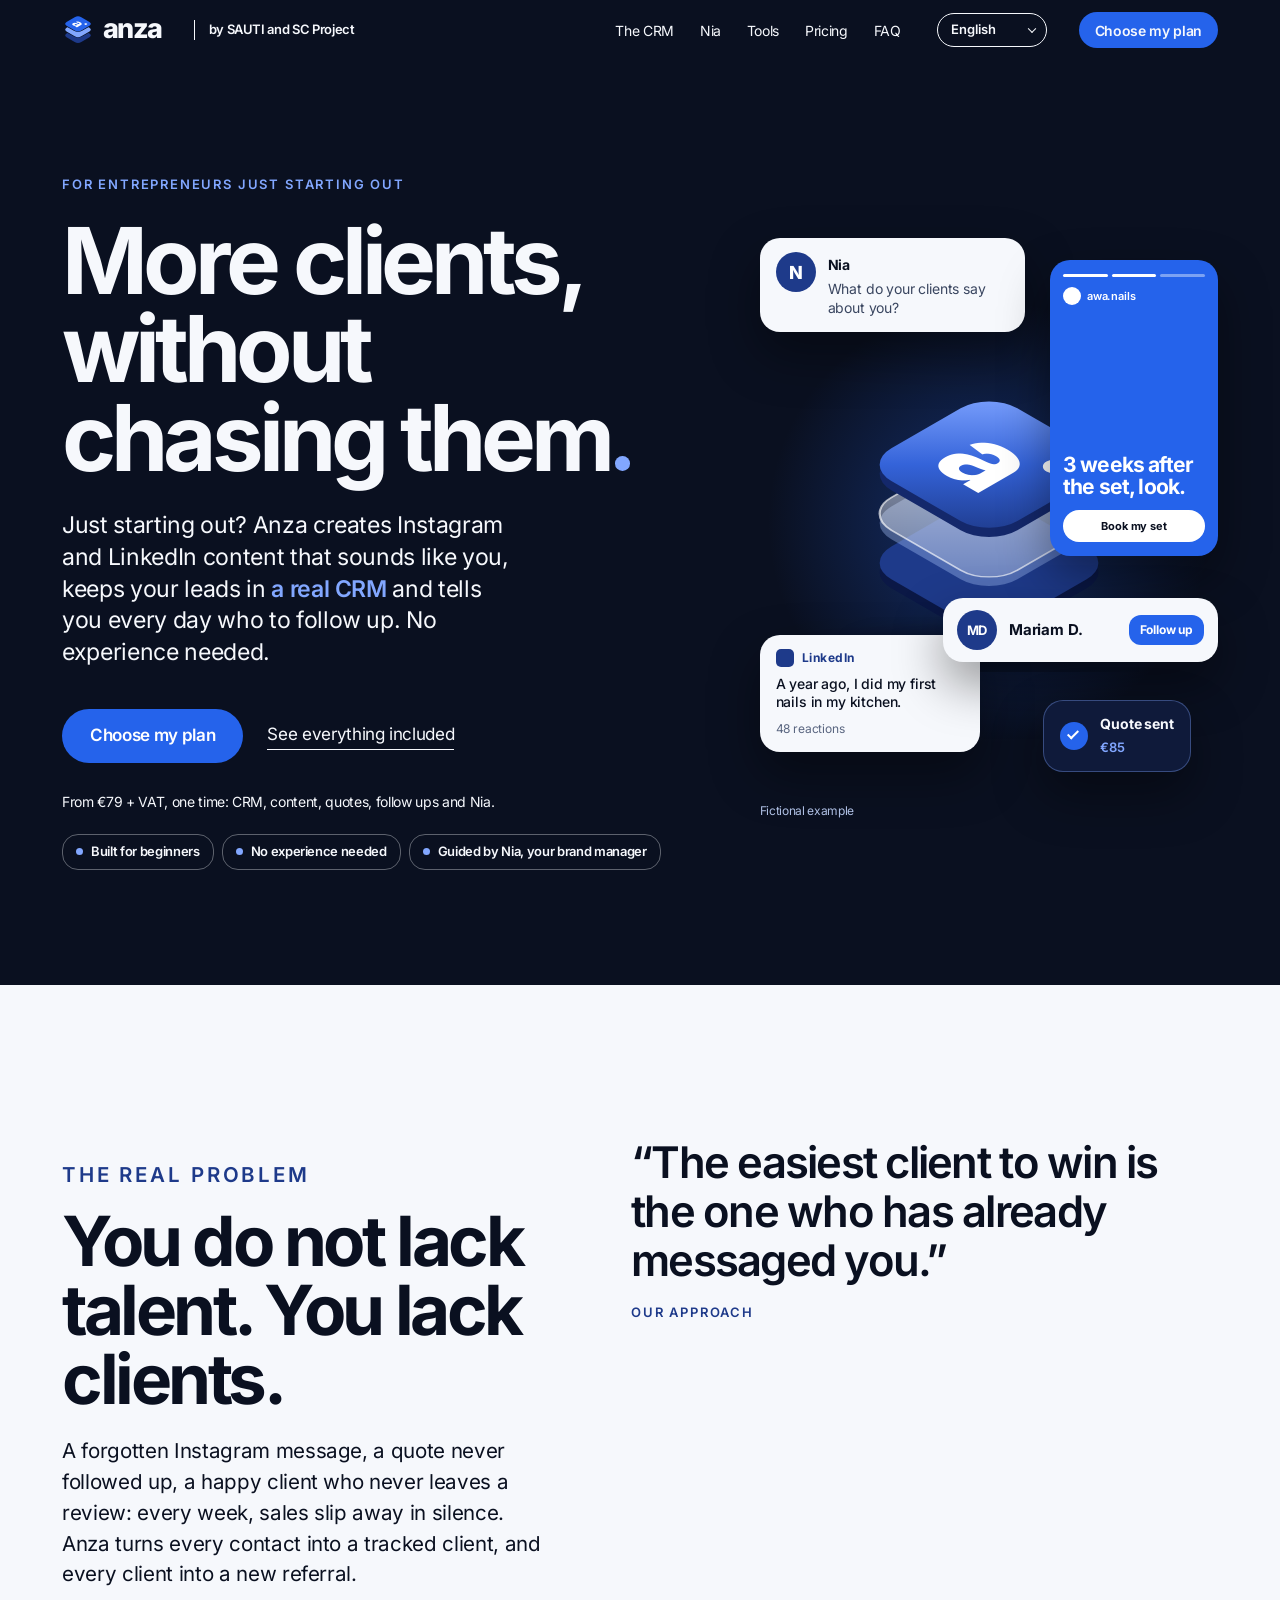
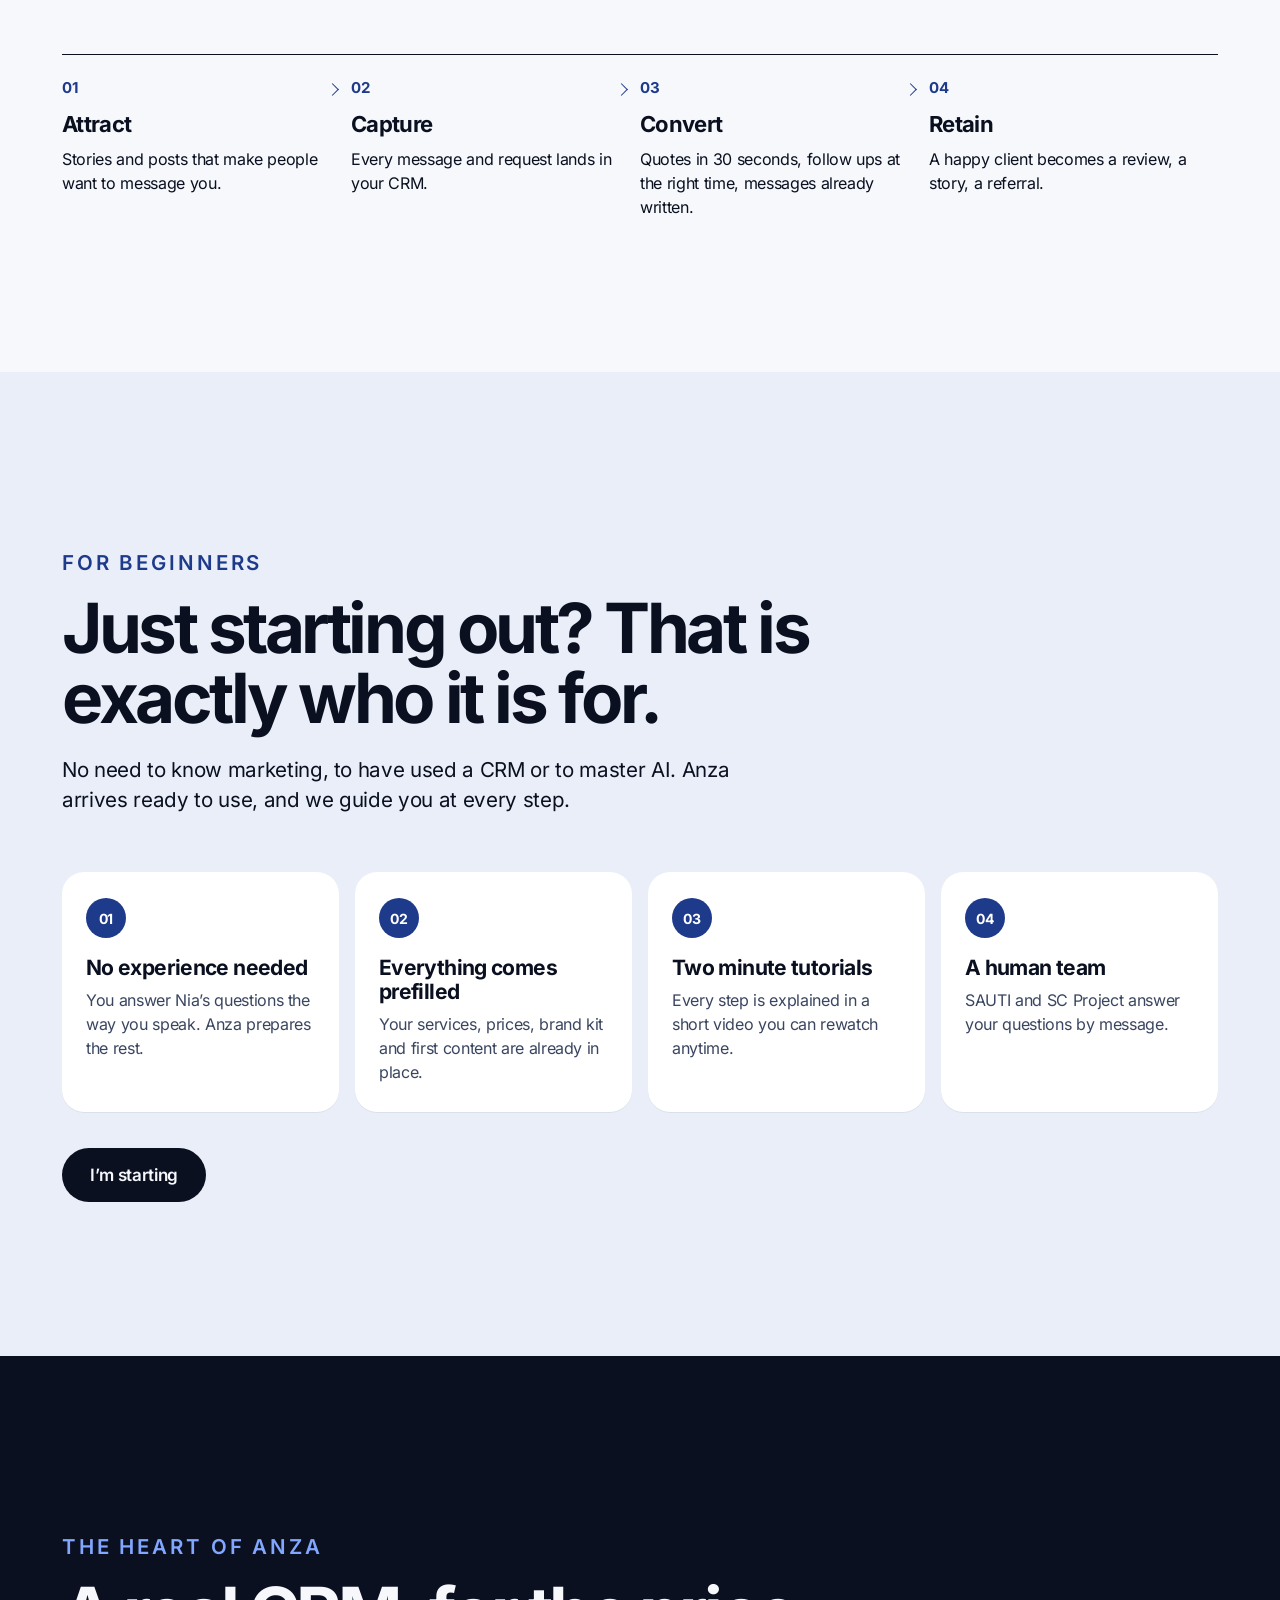
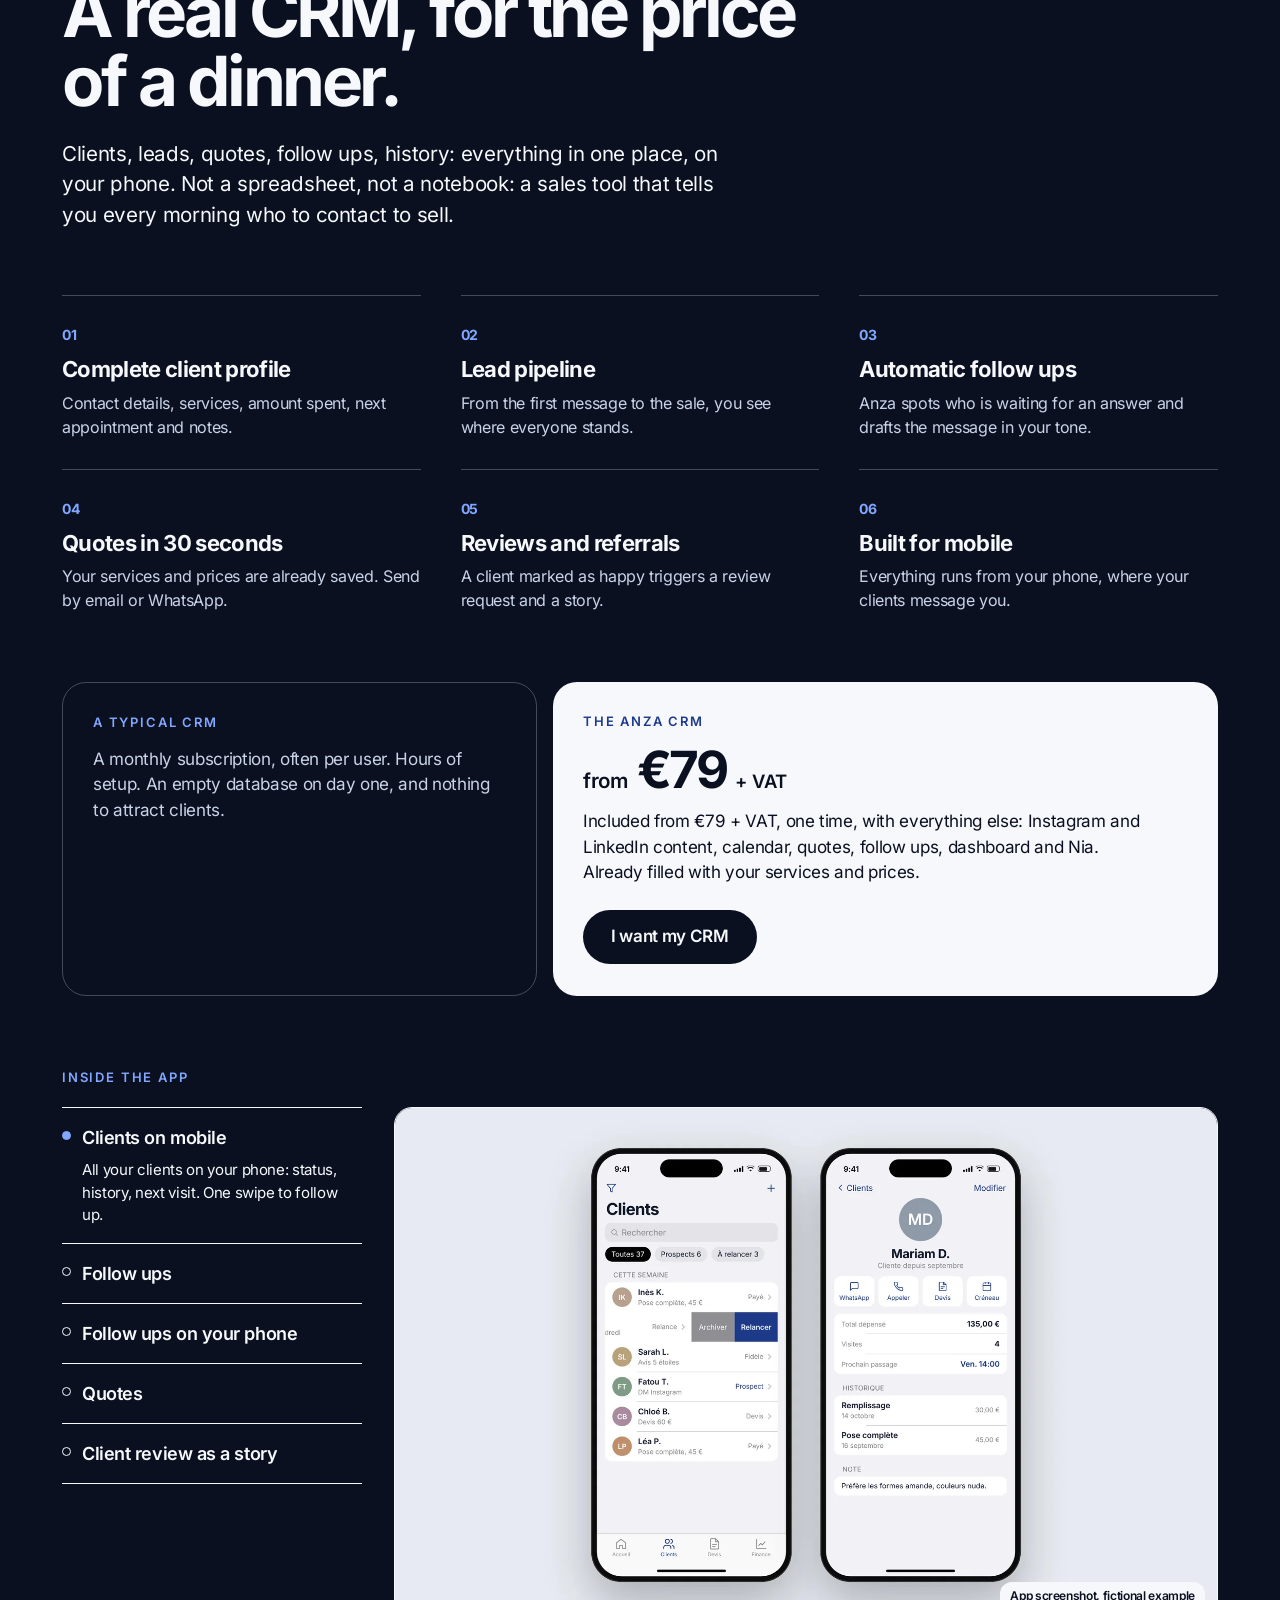
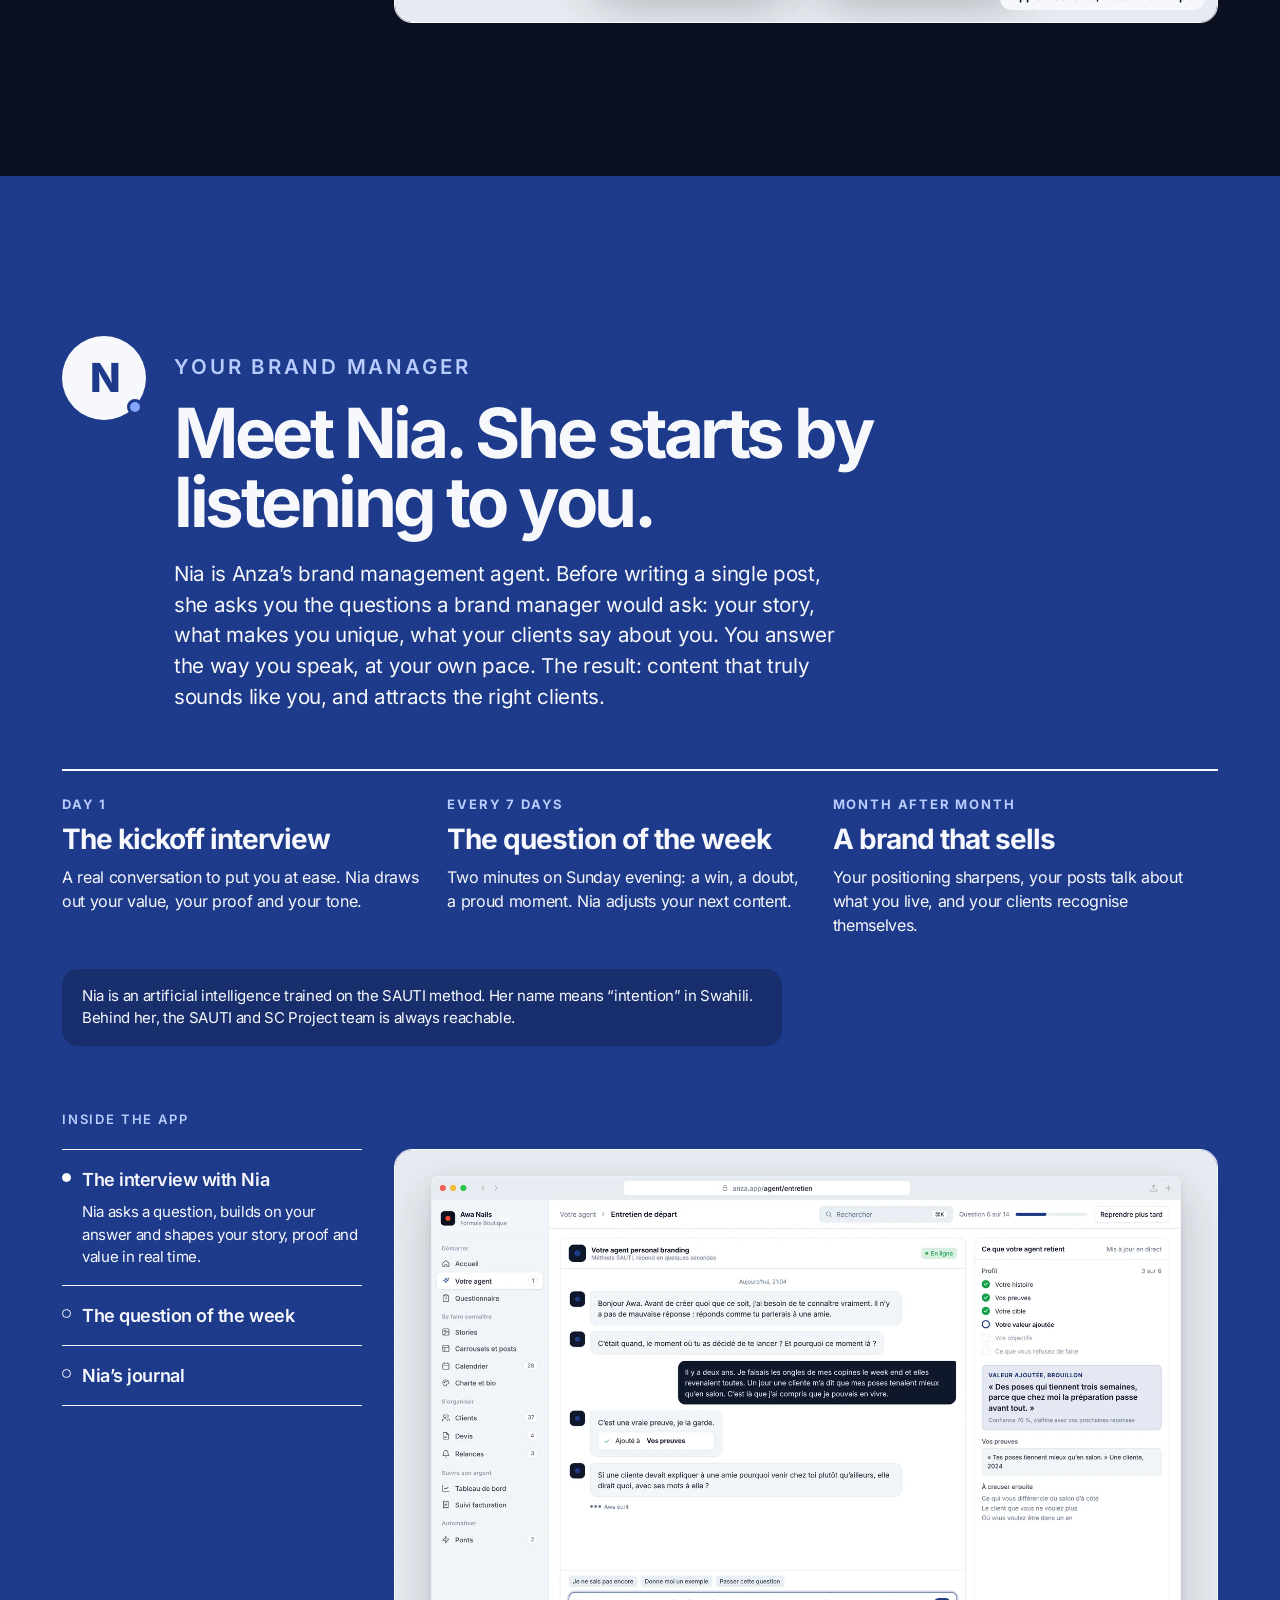
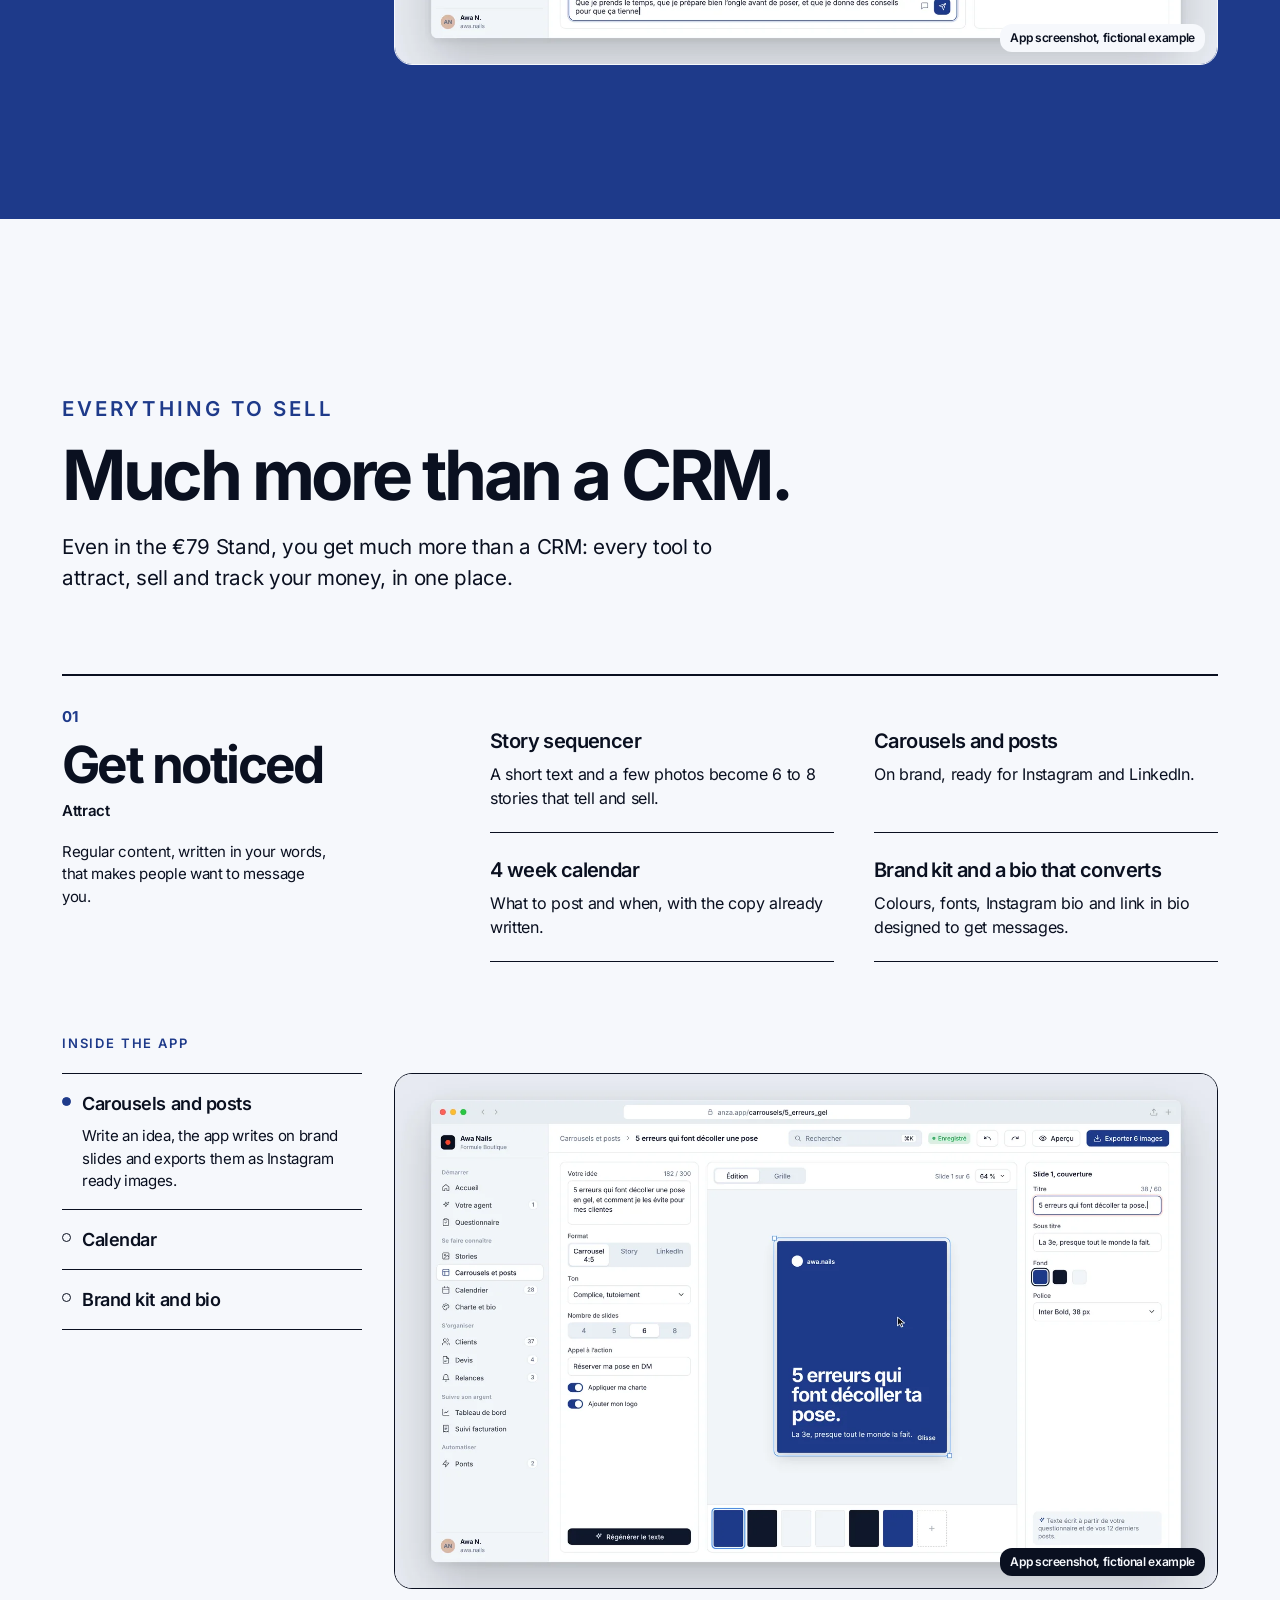
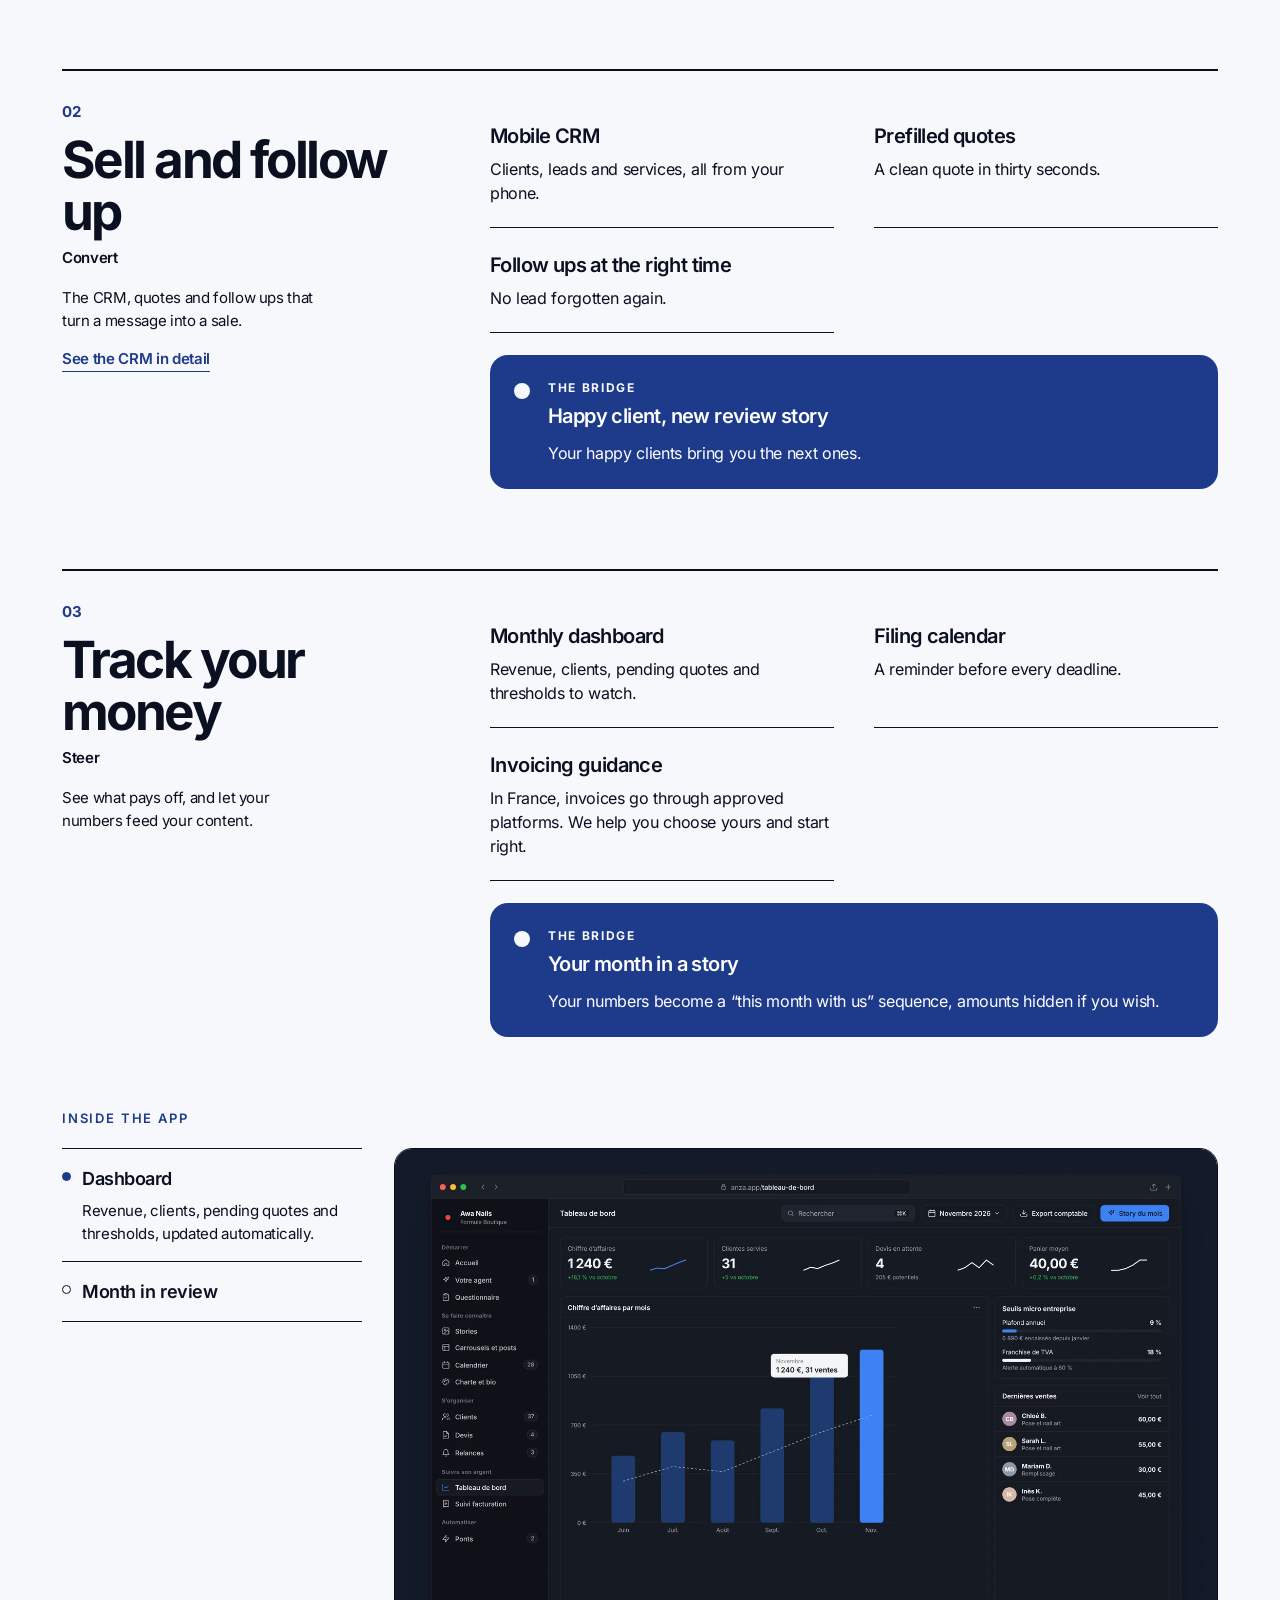
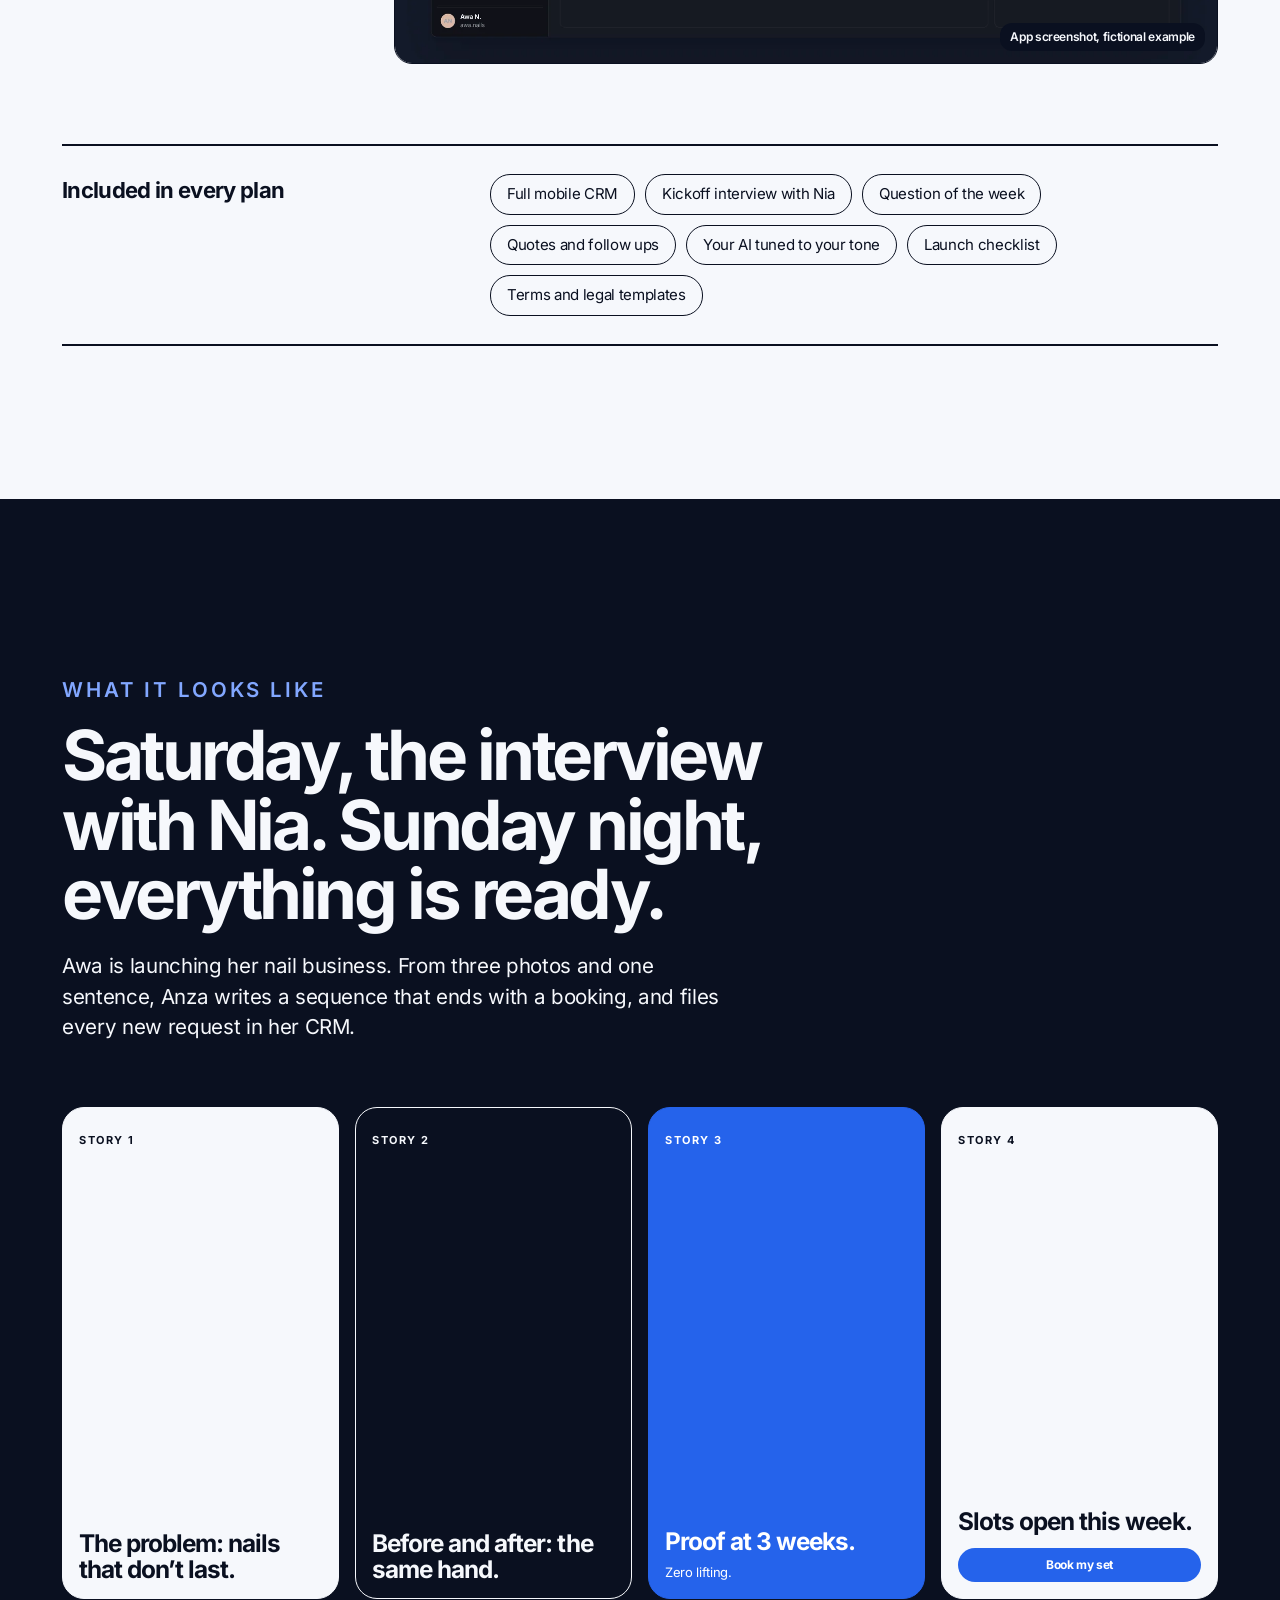
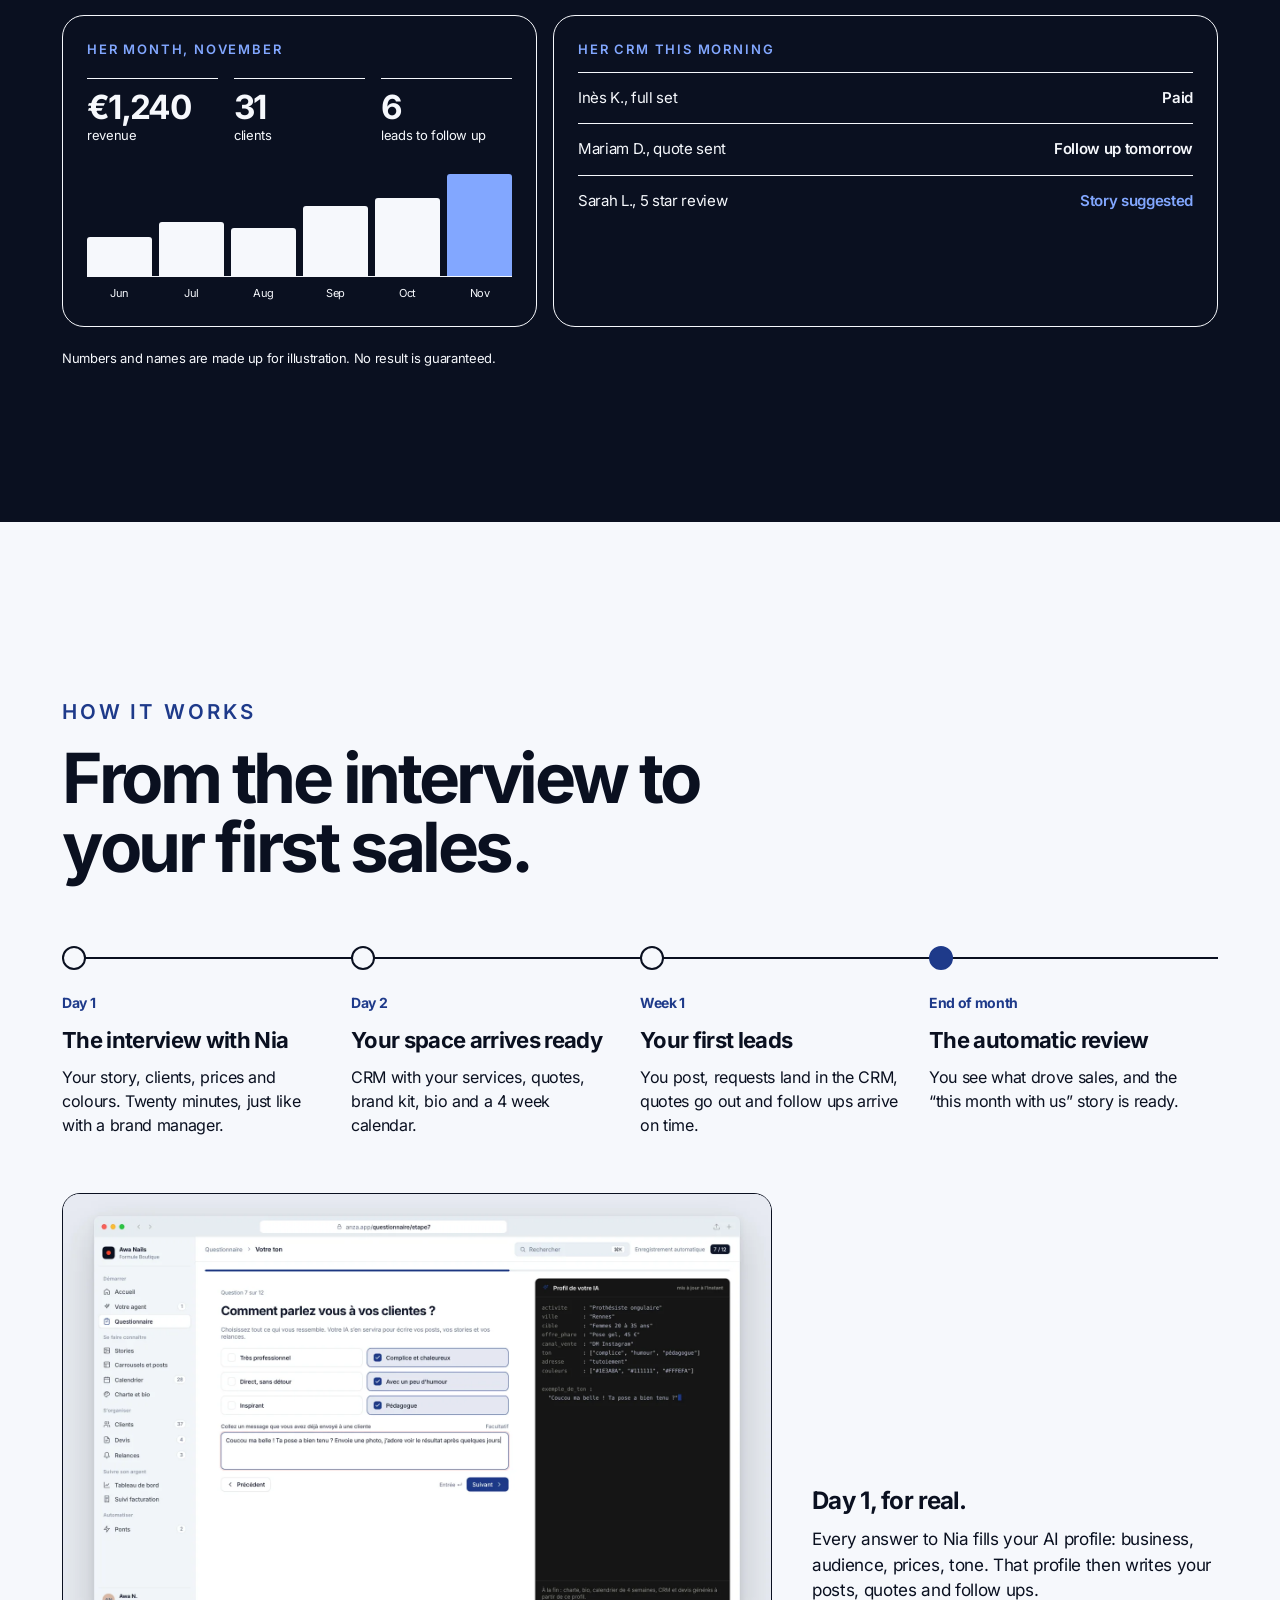
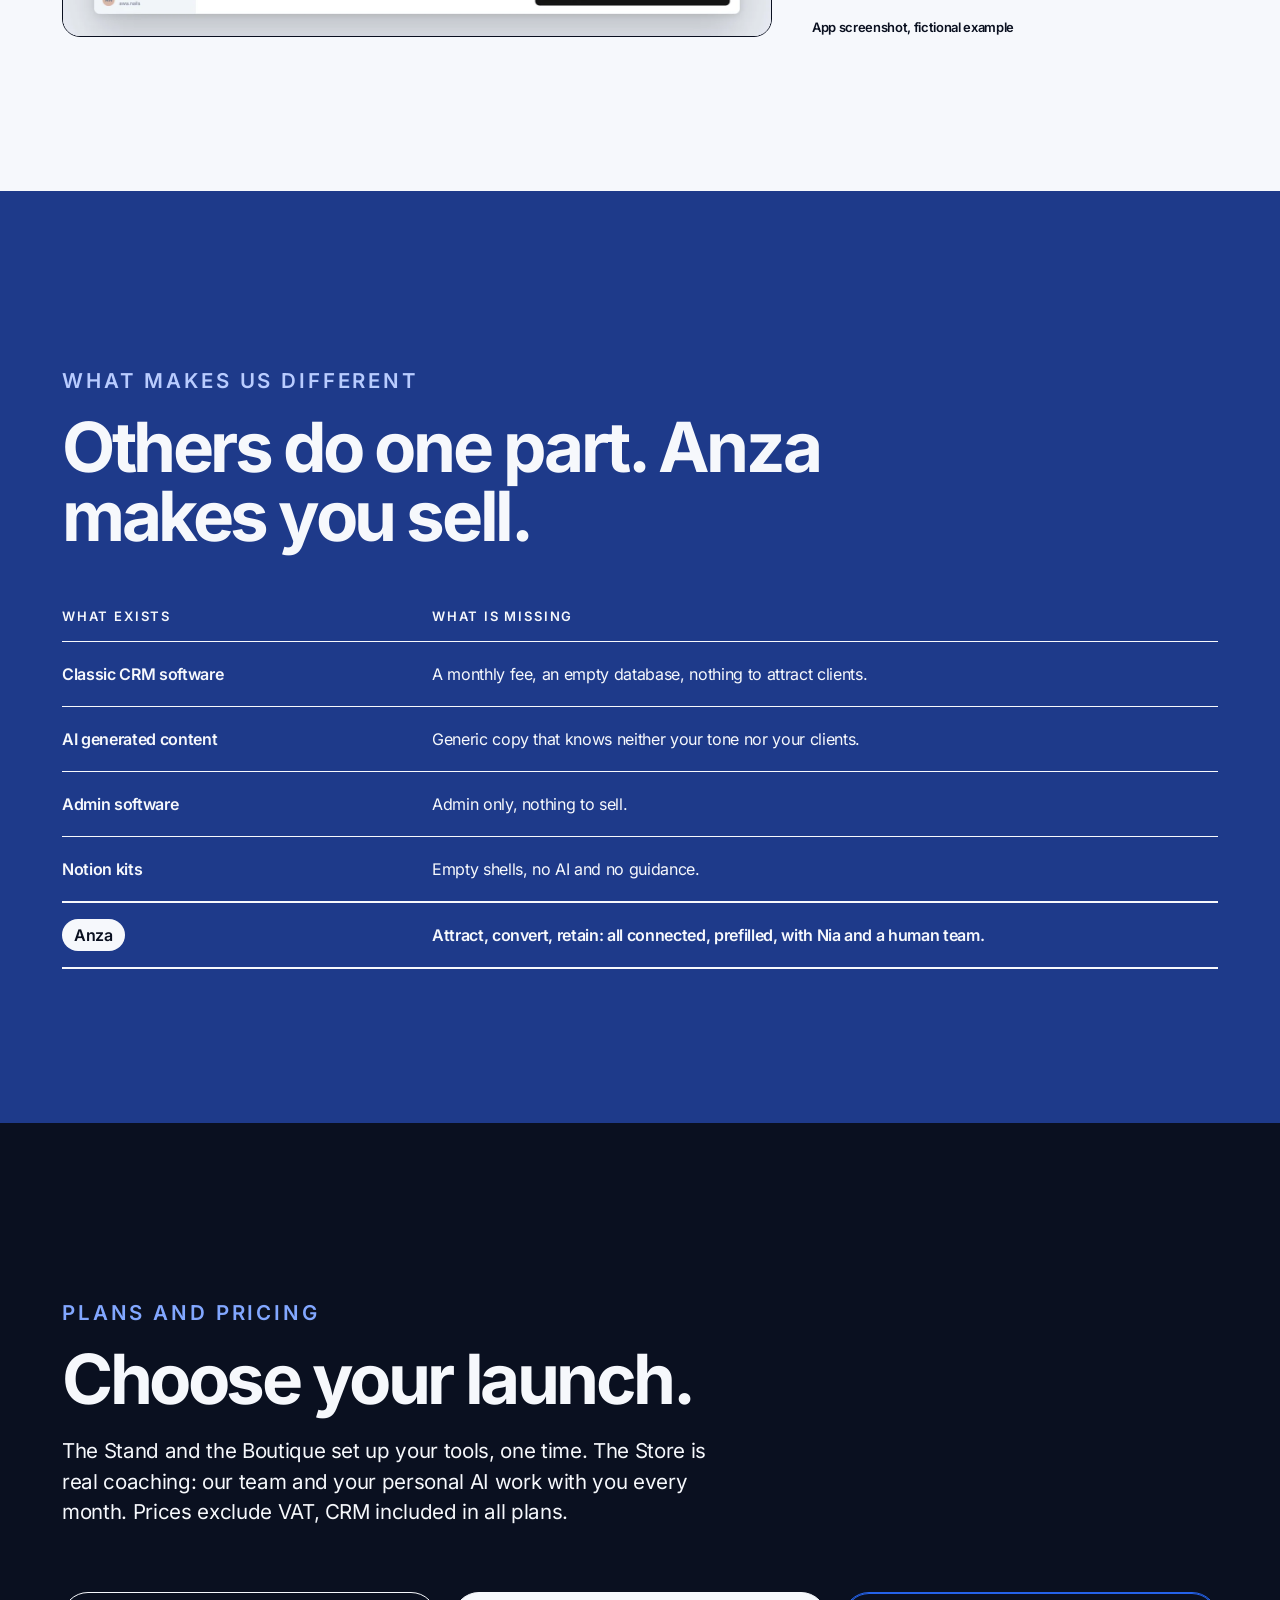
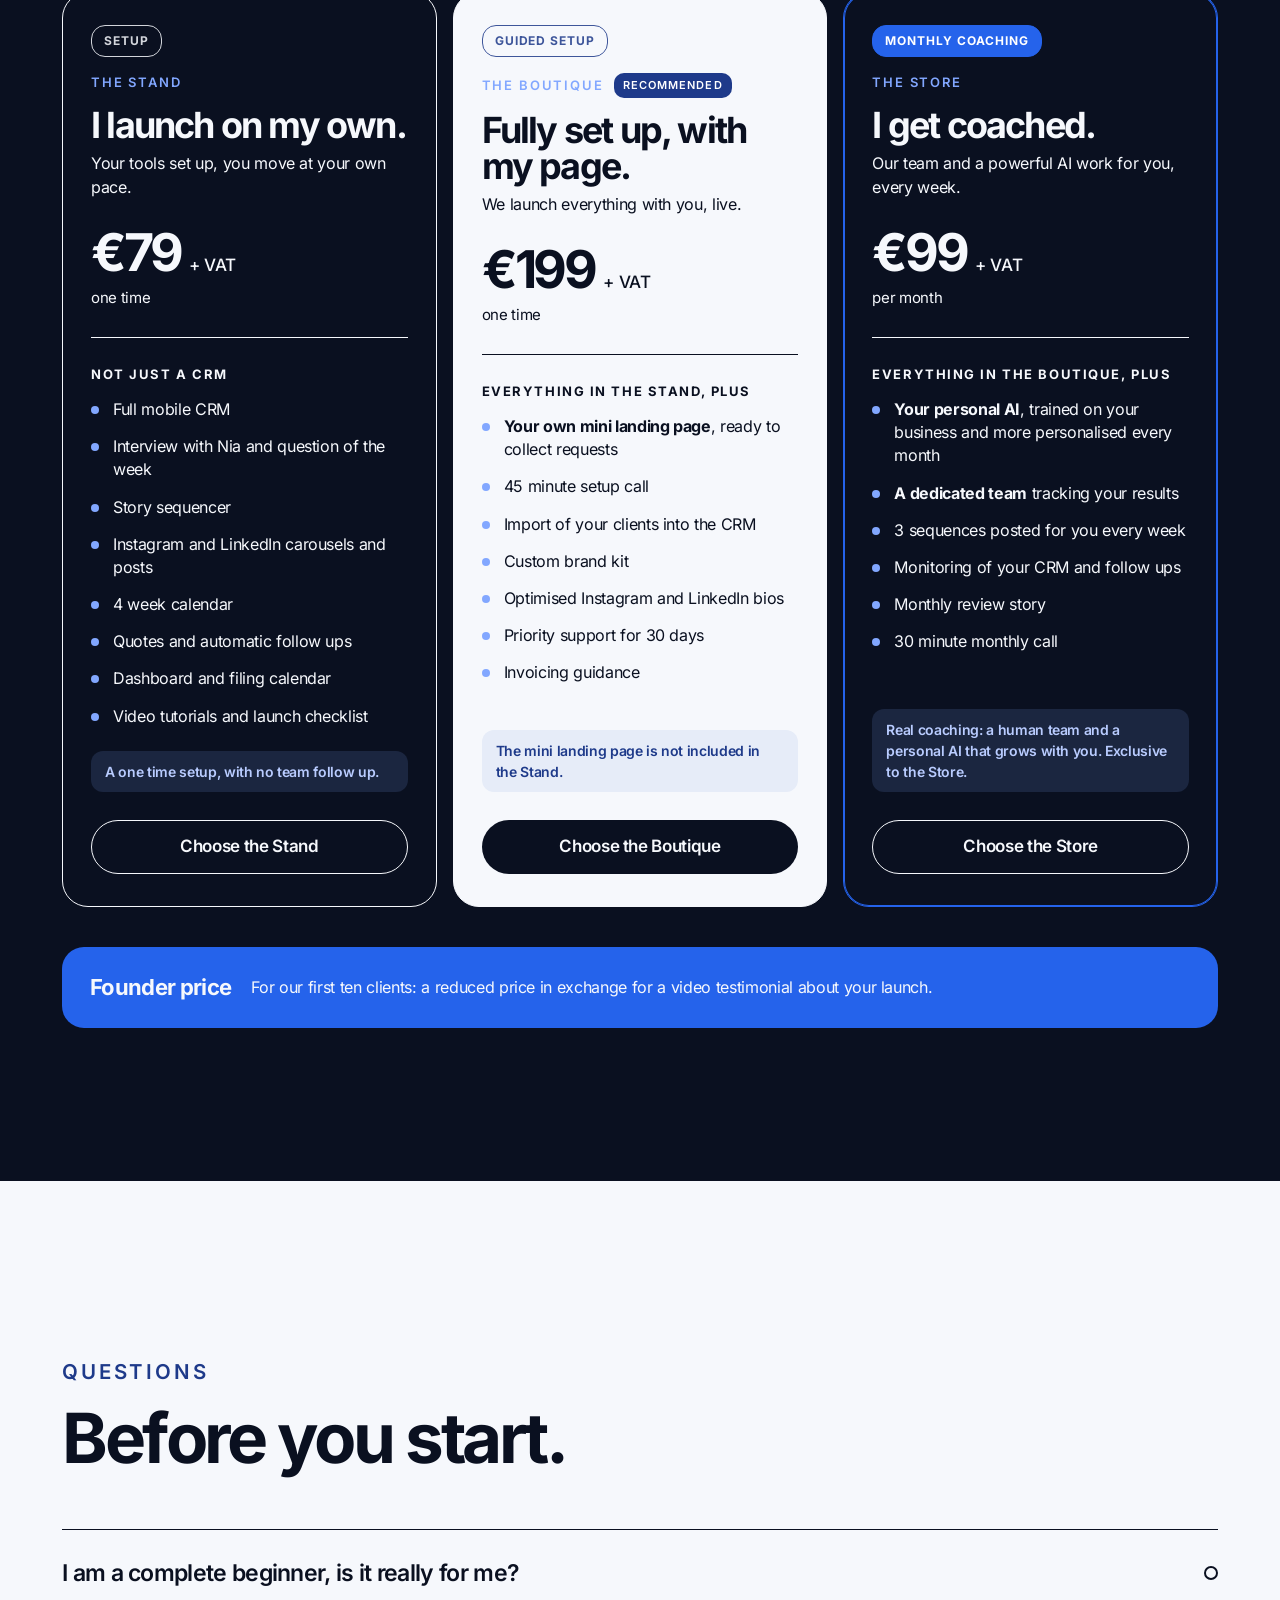
==== commit 322c67be: "Add files via upload" ====
--- a/index.html
+++ b/index.html
@@ -4,13 +4,13 @@
 <meta charset="utf-8">
 <meta name="viewport" content="width=device-width,initial-scale=1,viewport-fit=cover">
 <title data-i18n="meta.title">Anza, plus de clients sans courir après</title>
-<meta name="description" content="Anza attire vos prospects, les range dans un vrai CRM et vous dit qui relancer. Avec Nia, votre brand manager. Dès 79 € + TVA, CRM inclus." data-i18n-content="meta.desc">
+<meta name="description" content="Anza aide ceux qui se lancent à trouver des clients : contenus Instagram et LinkedIn à votre image, un vrai CRM, devis et relances, avec Nia, votre brand manager. Dès 79 € + TVA." data-i18n-content="meta.desc">
 <meta name="theme-color" content="#0A1020">
 <meta property="og:type" content="website">
-<meta property="og:url" content="https://sekou2206.github.io/SAUTI_LANCEMENT/">
+<meta property="og:url" content="https://anza.website/">
 <meta property="og:title" content="Anza, plus de clients sans courir après">
 <meta property="og:description" content="Un vrai CRM, des contenus à votre image et Nia, votre brand manager. Dès 79 € + TVA.">
-<meta property="og:image" content="https://sekou2206.github.io/SAUTI_LANCEMENT/og-image.png">
+<meta property="og:image" content="https://anza.website/og-image.png">
 <meta property="og:image:width" content="1200">
 <meta property="og:image:height" content="630">
 <meta name="twitter:card" content="summary_large_image">
@@ -60,40 +60,39 @@
   <section class="hero" id="top" data-nav="dark">
     <div class="wrap hero-grid">
       <div>
-        <p class="label" data-i18n="hero.label">Anza, un projet commun SAUTI et SC Project</p>
+        <p class="label" data-i18n="hero.label">Pour les entrepreneurs qui débutent</p>
         <h1><span data-i18n="hero.h1">Plus de clients, sans courir après</span><span class="dot" aria-hidden="true"></span></h1>
-        <p class="lead" data-i18n="hero.lead">Anza attire vos prospects avec des contenus à votre image, les range dans <b>un vrai CRM</b> et vous dit chaque jour qui relancer, quand et avec quel message.</p>
+        <p class="lead" data-i18n="hero.lead">Vous vous lancez ? Anza crée vos contenus Instagram et LinkedIn à votre image, range vos prospects dans <b>un vrai CRM</b> et vous dit chaque jour qui relancer. Aucune expérience requise.</p>
         <div class="hero-actions">
           <a class="btn blue" href="#formules" data-i18n="nav.cta">Choisir ma formule</a>
-          <a class="more" href="#crm" data-i18n="hero.more">Voir le CRM</a>
+          <a class="more" href="#outils" data-i18n="hero.more">Voir tout ce qui est inclus</a>
         </div>
-        <p class="hero-note" data-i18n="hero.note">Dès 79 € + TVA, une seule fois. CRM inclus dans toutes les formules.</p>
-        <ul class="chips"><li data-i18n="hero.chip1">CRM inclus</li><li data-i18n="hero.chip2">Prêt en un weekend</li><li data-i18n="hero.chip3">Accompagné par Nia, votre brand manager</li></ul>
-      </div>
-      <div class="phones" role="img" aria-label="Aperçu d’Anza sur téléphone, exemple fictif" data-i18n-aria-label="phones.aria">
-        <div class="phone back" aria-hidden="true">
-          <div class="screen dash">
-            <p class="dash-top"><span data-i18n="phone.month">Mon mois</span><b data-i18n="phone.nov">Novembre</b></p>
-            <p class="dash-ca"><span data-i18n="phone.ca">Chiffre d’affaires</span><strong data-i18n="pr.ca">1 240 €</strong></p>
-            <div class="bars"><i style="height:38%"></i><i style="height:52%"></i><i style="height:45%"></i><i style="height:66%"></i><i style="height:74%"></i><i style="height:92%"></i></div>
-            <div class="dash-kpi"><div><strong>31</strong><span data-i18n="phone.k1">clientes</span></div><div><strong>6</strong><span data-i18n="phone.k2">prospects à relancer</span></div></div>
-            <ul class="dash-list">
-              <li><span data-i18n="phone.l1">Inès K., pose complète</span><span data-i18n="phone.s1">Payé</span></li>
-              <li><span data-i18n="phone.l2">Mariam D., devis envoyé</span><span data-i18n="phone.s2">Relance demain</span></li>
-              <li><span data-i18n="phone.l3">Sarah L., avis 5 étoiles</span><span class="o" data-i18n="phone.s3">Story proposée</span></li>
-            </ul>
-          </div>
-        </div>
-        <div class="phone front" aria-hidden="true">
-          <div class="screen story">
-            <div class="story-bars"><i></i><i></i><i></i><i class="off"></i></div>
-            <p class="story-who">awa.nails</p>
-            <p class="story-big" data-i18n="story.big">3 semaines après la pose, regarde.</p>
-            <p class="story-small" data-i18n="story.small">Gel tenue longue, zéro décollement. C’est ce qui fait revenir mes clientes.</p>
-            <p class="story-cta" data-i18n="story.cta">Réserver ma pose</p>
-          </div>
-        </div>
-        <p class="phone-tag" data-i18n="phone.tag">Exemple fictif</p>
+        <p class="hero-note" data-i18n="hero.note">Dès 79 € + TVA, une seule fois : CRM, contenus, devis, relances et Nia.</p>
+        <ul class="chips"><li data-i18n="hero.chip1">Pensé pour les débutants</li><li data-i18n="hero.chip2">Aucune expérience requise</li><li data-i18n="hero.chip3">Accompagné par Nia, votre brand manager</li></ul>
+      </div>
+      <div class="hv" role="img" aria-label="Aperçu des outils Anza : Nia, une story, un post LinkedIn, le CRM et un devis, exemple fictif" data-i18n-aria-label="hv.aria">
+        <div class="hv-glow" aria-hidden="true"></div>
+        <div class="hv-logo" aria-hidden="true"><svg width="300" height="300" viewBox="40 40 320 330" xmlns="http://www.w3.org/2000/svg" aria-hidden="true" focusable="false">
+<defs>
+<linearGradient id="hrt" x1="0" y1="0" x2="1" y2="1"><stop offset="0" stop-color="#7EA3FF"/><stop offset="0.5" stop-color="#3463D9"/><stop offset="1" stop-color="#1E3A8A"/></linearGradient>
+<linearGradient id="hrg" x1="0" y1="0" x2="1" y2="1"><stop offset="0" stop-color="#FFFFFF" stop-opacity="0.6"/><stop offset="1" stop-color="#FFFFFF" stop-opacity="0.14"/></linearGradient>
+<filter id="hrb" x="-50%" y="-50%" width="200%" height="200%"><feGaussianBlur stdDeviation="14"/></filter>
+</defs>
+<ellipse cx="200" cy="350" rx="150" ry="20" fill="#000000" opacity="0.45" filter="url(#hrb)"/>
+<rect width="160" height="160" rx="36" transform="matrix(0.866 0.5 -0.866 0.5 200 180)" fill="#0B1846"></rect>
+<rect width="160" height="160" rx="36" transform="matrix(0.866 0.5 -0.866 0.5 200 170)" fill="#1E3A8A"></rect>
+<rect width="160" height="160" rx="36" transform="matrix(0.866 0.5 -0.866 0.5 200 126)" fill="#9FB8F0" opacity="0.4"></rect>
+<rect width="160" height="160" rx="36" transform="matrix(0.866 0.5 -0.866 0.5 200 116)" fill="url(#hrg)" stroke="#FFFFFF" stroke-opacity="0.65" stroke-width="2"></rect>
+<rect width="160" height="160" rx="36" transform="matrix(0.866 0.5 -0.866 0.5 200 72)" fill="#14286B"></rect>
+<rect width="160" height="160" rx="36" transform="matrix(0.866 0.5 -0.866 0.5 200 62)" fill="url(#hrt)"></rect>
+<g transform="matrix(0.866 0.5 -0.866 0.5 200 62)"><text x="76" y="118" text-anchor="middle" font-family="Inter" font-size="120" font-weight="800" fill="#FFFFFF" >a</text><circle cx="124" cy="40" r="11" fill="#FFFFFF"></circle></g>
+</svg></div>
+        <div class="hv-c hv-nia f1" aria-hidden="true"><span class="hv-av">N</span><div><b>Nia</b><p data-i18n="hv.q">Qu’est ce que vos clientes disent de vous ?</p></div></div>
+        <div class="hv-c hv-story f2" aria-hidden="true"><div class="hv-bars"><i></i><i></i><i class="o"></i></div><p class="hv-who">awa.nails</p><p class="hv-big" data-i18n="story.big">3 semaines après la pose, regarde.</p><p class="hv-cta" data-i18n="story.cta">Réserver ma pose</p></div>
+        <div class="hv-c hv-li f3" aria-hidden="true"><p class="hv-lt"><i></i>LinkedIn</p><p data-i18n="hv.li">Il y a un an, je posais mes premiers ongles dans ma cuisine.</p><p class="hv-lr" data-i18n="hv.react">48 réactions</p></div>
+        <div class="hv-c hv-crm f4" aria-hidden="true"><span class="hv-av s">MD</span><b>Mariam D.</b><span class="hv-pill" data-i18n="hv.relance">Relancer</span></div>
+        <div class="hv-c hv-devis f5" aria-hidden="true"><span class="hv-ok"></span><div><b data-i18n="hv.devis">Devis envoyé</b><small data-i18n="hv.price">85 €</small></div></div>
+        <p class="hv-tag" data-i18n="phone.tag">Exemple fictif</p>
       </div>
     </div>
   </section>
@@ -103,10 +102,10 @@
       <div class="sec-head reveal">
         <p class="label" data-i18n="acq.label">Le vrai problème</p>
         <h2 id="acq-t" data-i18n="acq.h2">Vous ne manquez pas de talent. Vous manquez de clients.</h2>
-        <p data-i18n="acq.p">Un message Instagram oublié, un devis jamais relancé, une cliente ravie qui ne laisse pas d’avis : chaque semaine, des ventes se perdent en silence. Anza transforme chaque contact en client suivi, et chaque client en nouvelle recommandation.</p>
+        <p data-i18n="acq.p">Un message Instagram oublié, un devis jamais relancé, une cliente ravie qui ne laisse pas d’avis : chaque semaine, des ventes se perdent en silence. Anza transforme chaque contact en client suivi, et chaque client en nouvelle recommandation.</p>
       </div>
       <div class="reveal">
-        <p class="quote"><span data-i18n="acq.quote">« Le client le plus facile à gagner, c’est celui qui vous a déjà écrit. »</span><small data-i18n="acq.qsmall">Notre approche</small></p>
+        <p class="quote"><span data-i18n="acq.quote">« Le client le plus facile à gagner, c’est celui qui vous a déjà écrit. »</span><small data-i18n="acq.qsmall">Notre approche</small></p>
       </div>
       <ol class="pillars-mini funnel reveal">
         <li><b>01</b><strong data-i18n="f1.t">Attirer</strong><span data-i18n="f1.d">Des stories et des posts qui donnent envie de vous écrire.</span></li>
@@ -117,21 +116,35 @@
     </div>
   </section>
 
+  <section class="sec soft" id="debutants" data-nav="light" aria-labelledby="beg-t">
+    <div class="wrap">
+      <div class="sec-head reveal">
+        <p class="label" data-i18n="beg.label">Pour les débutants</p>
+        <h2 id="beg-t" data-i18n="beg.h2">Vous débutez ? C’est justement pour vous.</h2>
+        <p data-i18n="beg.p">Pas besoin de savoir faire du marketing, d’avoir déjà utilisé un CRM ou de maîtriser l’IA. Anza arrive prêt à l’emploi, et on vous guide à chaque étape.</p>
+      </div>
+      <ul class="beg reveal">
+        <li><span class="beg-n">01</span><strong data-i18n="bg1.t">Aucune expérience requise</strong><p data-i18n="bg1.d">Vous répondez aux questions de Nia comme vous parlez. Anza prépare le reste.</p></li><li><span class="beg-n">02</span><strong data-i18n="bg2.t">Tout arrive prérempli</strong><p data-i18n="bg2.d">Vos prestations, vos prix, votre charte et vos premiers contenus sont déjà en place.</p></li><li><span class="beg-n">03</span><strong data-i18n="bg3.t">Des tutoriels de deux minutes</strong><p data-i18n="bg3.d">Chaque geste est expliqué en vidéo courte, à revoir quand vous voulez.</p></li><li><span class="beg-n">04</span><strong data-i18n="bg4.t">Une équipe humaine</strong><p data-i18n="bg4.d">SAUTI et SC Project répondent à vos questions par message.</p></li>
+      </ul>
+      <a class="btn ink beg-cta reveal" href="#formules" data-i18n="beg.cta">Je me lance</a>
+    </div>
+  </section>
+
   <section class="sec night" id="crm" data-nav="dark" aria-labelledby="crm-t">
     <div class="wrap">
       <div class="sec-head reveal">
         <p class="label" data-i18n="crm.label">Le cœur d’Anza</p>
         <h2 id="crm-t" data-i18n="crm.h2">Un vrai CRM, au prix d’un repas.</h2>
-        <p data-i18n="crm.p">Clients, prospects, devis, relances, historique : tout est au même endroit, sur votre téléphone. Pas un tableur, pas un carnet : un outil de vente qui vous dit chaque matin qui contacter pour vendre.</p>
+        <p data-i18n="crm.p">Clients, prospects, devis, relances, historique : tout est au même endroit, sur votre téléphone. Pas un tableur, pas un carnet : un outil de vente qui vous dit chaque matin qui contacter pour vendre.</p>
       </div>
       <ul class="feat reveal">
         <li><b>01</b><strong data-i18n="c1.t">Fiche client complète</strong><p data-i18n="c1.d">Coordonnées, prestations, montant dépensé, prochain rendez vous et notes.</p></li><li><b>02</b><strong data-i18n="c2.t">Suivi des prospects</strong><p data-i18n="c2.d">Du premier message à la vente, vous voyez où en est chacun.</p></li><li><b>03</b><strong data-i18n="c3.t">Relances automatiques</strong><p data-i18n="c3.d">Anza repère qui attend une réponse et prépare le message, dans votre ton.</p></li><li><b>04</b><strong data-i18n="c4.t">Devis en 30 secondes</strong><p data-i18n="c4.d">Vos prestations et vos prix sont déjà enregistrés. Envoi par mail ou WhatsApp.</p></li><li><b>05</b><strong data-i18n="c5.t">Avis et recommandations</strong><p data-i18n="c5.d">Une cliente marquée satisfaite déclenche une demande d’avis et une story.</p></li><li><b>06</b><strong data-i18n="c6.t">Pensé pour le mobile</strong><p data-i18n="c6.d">Tout se gère depuis votre téléphone, là où vos clients vous écrivent.</p></li>
       </ul>
       <div class="vs reveal">
         <div class="vs-them"><p class="vs-k" data-i18n="cp.l">Un CRM classique</p><p data-i18n="cp.ld">Un abonnement chaque mois, souvent par utilisateur. Une configuration de plusieurs heures. Une base vide au départ, et rien pour attirer des clients.</p></div>
-        <div class="vs-us"><p class="vs-k" data-i18n="cp.r">Le CRM Anza</p><p class="vs-price"><span data-i18n="crm.from">dès</span> <span data-i18n="pr.a">79 €</span> <small data-i18n="vat">+ TVA</small></p><p data-i18n="cp.rd">Inclus dès 79 € + TVA, une seule fois. Déjà rempli avec vos prestations et vos prix, relié à vos contenus pour faire venir de nouveaux clients.</p><a class="btn ink" href="#formules" data-i18n="crm.cta">Je veux mon CRM</a></div>
-      </div>
-      <div class="tool reveal" data-tabs><p class="tool-label" data-i18n="tool.label">Dans l’outil</p><div class="tool-tabs" role="tablist" aria-label="Le CRM Anza" data-i18n-aria-label="tabs.crm"><button type="button" role="tab" id="t-crm0" aria-selected="true" aria-controls="p-crm0"><strong data-i18n="t.clients">Clients sur mobile</strong><span data-i18n="t.clients.d">Toutes vos clientes dans votre téléphone : statut, historique, prochain passage. Un geste suffit pour relancer.</span></button><button type="button" role="tab" id="t-crm1" aria-selected="false" aria-controls="p-crm1"><strong data-i18n="t.relances">Relances</strong><span data-i18n="t.relances.d">Vous fixez les règles une fois. Anza repère qui attend une réponse et prépare le message.</span></button><button type="button" role="tab" id="t-crm2" aria-selected="false" aria-controls="p-crm2"><strong data-i18n="t.relmob">Relances sur téléphone</strong><span data-i18n="t.relmob.d">Une notification au bon moment, le message déjà écrit : il ne reste qu’à l’envoyer.</span></button><button type="button" role="tab" id="t-crm3" aria-selected="false" aria-controls="p-crm3"><strong data-i18n="t.devis">Devis</strong><span data-i18n="t.devis.d">Trois lettres du nom, vos prestations cochées : le devis PDF part par mail ou WhatsApp.</span></button><button type="button" role="tab" id="t-crm4" aria-selected="false" aria-controls="p-crm4"><strong data-i18n="t.avis">Avis client en story</strong><span data-i18n="t.avis.d">Une cliente satisfaite déclenche une story avis, envoyée pour accord avant toute publication.</span></button></div><figure class="tool-shot"><img id="p-crm0" role="tabpanel" aria-labelledby="t-crm0" src="outil-clients.webp" width="1600" height="1000" alt="Capture de l’outil Anza, exemple fictif" data-i18n-alt="alt.shot" loading="lazy"><img id="p-crm1" role="tabpanel" aria-labelledby="t-crm1" src="outil-relances.webp" width="1600" height="1000" alt="Capture de l’outil Anza, exemple fictif" data-i18n-alt="alt.shot" loading="lazy" hidden><img id="p-crm2" role="tabpanel" aria-labelledby="t-crm2" src="outil-relances-mobile.webp" width="1600" height="1000" alt="Capture de l’outil Anza, exemple fictif" data-i18n-alt="alt.shot" loading="lazy" hidden><img id="p-crm3" role="tabpanel" aria-labelledby="t-crm3" src="outil-devis.webp" width="1600" height="1000" alt="Capture de l’outil Anza, exemple fictif" data-i18n-alt="alt.shot" loading="lazy" hidden><img id="p-crm4" role="tabpanel" aria-labelledby="t-crm4" src="outil-pont-avis.webp" width="1600" height="1000" alt="Capture de l’outil Anza, exemple fictif" data-i18n-alt="alt.shot" loading="lazy" hidden><figcaption data-i18n="tool.cap">Capture de l’outil, exemple fictif</figcaption></figure></div>
+        <div class="vs-us"><p class="vs-k" data-i18n="cp.r">Le CRM Anza</p><p class="vs-price"><span data-i18n="crm.from">dès</span> <span data-i18n="pr.a">79 €</span> <small data-i18n="vat">+ TVA</small></p><p data-i18n="cp.rd">Inclus dès 79 € + TVA, une seule fois, avec tout le reste : contenus Instagram et LinkedIn, calendrier, devis, relances, tableau de bord et Nia. Déjà rempli avec vos prestations et vos prix.</p><a class="btn ink" href="#formules" data-i18n="crm.cta">Je veux mon CRM</a></div>
+      </div>
+      <div class="tool reveal" data-tabs><p class="tool-label" data-i18n="tool.label">Dans l’outil</p><div class="tool-tabs" role="tablist" aria-label="Le CRM Anza" data-i18n-aria-label="tabs.crm"><button type="button" role="tab" id="t-crm0" aria-selected="true" aria-controls="p-crm0"><strong data-i18n="t.clients">Clients sur mobile</strong><span data-i18n="t.clients.d">Toutes vos clientes dans votre téléphone : statut, historique, prochain passage. Un geste suffit pour relancer.</span></button><button type="button" role="tab" id="t-crm1" aria-selected="false" aria-controls="p-crm1"><strong data-i18n="t.relances">Relances</strong><span data-i18n="t.relances.d">Vous fixez les règles une fois. Anza repère qui attend une réponse et prépare le message.</span></button><button type="button" role="tab" id="t-crm2" aria-selected="false" aria-controls="p-crm2"><strong data-i18n="t.relmob">Relances sur téléphone</strong><span data-i18n="t.relmob.d">Une notification au bon moment, le message déjà écrit : il ne reste qu’à l’envoyer.</span></button><button type="button" role="tab" id="t-crm3" aria-selected="false" aria-controls="p-crm3"><strong data-i18n="t.devis">Devis</strong><span data-i18n="t.devis.d">Trois lettres du nom, vos prestations cochées : le devis PDF part par mail ou WhatsApp.</span></button><button type="button" role="tab" id="t-crm4" aria-selected="false" aria-controls="p-crm4"><strong data-i18n="t.avis">Avis client en story</strong><span data-i18n="t.avis.d">Une cliente satisfaite déclenche une story avis, envoyée pour accord avant toute publication.</span></button></div><figure class="tool-shot"><img id="p-crm0" role="tabpanel" aria-labelledby="t-crm0" src="outil-clients.webp" width="1600" height="1000" alt="Capture de l’outil Anza, exemple fictif" data-i18n-alt="alt.shot" loading="lazy"><img id="p-crm1" role="tabpanel" aria-labelledby="t-crm1" src="outil-relances.webp" width="1600" height="1000" alt="Capture de l’outil Anza, exemple fictif" data-i18n-alt="alt.shot" loading="lazy" hidden><img id="p-crm2" role="tabpanel" aria-labelledby="t-crm2" src="outil-relances-mobile.webp" width="1600" height="1000" alt="Capture de l’outil Anza, exemple fictif" data-i18n-alt="alt.shot" loading="lazy" hidden><img id="p-crm3" role="tabpanel" aria-labelledby="t-crm3" src="outil-devis.webp" width="1600" height="1000" alt="Capture de l’outil Anza, exemple fictif" data-i18n-alt="alt.shot" loading="lazy" hidden><img id="p-crm4" role="tabpanel" aria-labelledby="t-crm4" src="outil-pont-avis.webp" width="1600" height="1000" alt="Capture de l’outil Anza, exemple fictif" data-i18n-alt="alt.shot" loading="lazy" hidden><figcaption data-i18n="tool.cap">Capture de l’outil, exemple fictif</figcaption></figure></div>
     </div>
   </section>
 
@@ -142,16 +155,16 @@
         <div class="sec-head">
           <p class="label" data-i18n="nia.label">Votre brand manager</p>
           <h2 id="nia-t" data-i18n="nia.h2">Voici Nia. Elle commence par vous écouter.</h2>
-          <p data-i18n="nia.p">Nia est l’agent de brand management d’Anza. Avant d’écrire le moindre post, elle vous pose les questions qu’un brand manager vous poserait : votre parcours, ce qui vous rend unique, ce que vos clients disent de vous. Vous répondez comme vous parlez, à votre rythme. Résultat : des contenus qui vous ressemblent vraiment, et qui attirent les bons clients.</p>
+          <p data-i18n="nia.p">Nia est l’agent de brand management d’Anza. Avant d’écrire le moindre post, elle vous pose les questions qu’un brand manager vous poserait : votre parcours, ce qui vous rend unique, ce que vos clients disent de vous. Vous répondez comme vous parlez, à votre rythme. Résultat : des contenus qui vous ressemblent vraiment, et qui attirent les bons clients.</p>
         </div>
       </div>
       <ol class="agent-steps reveal">
         <li><b data-i18n="n1.b">Jour 1</b><strong data-i18n="n1.t">L’entretien de départ</strong><span data-i18n="n1.d">Une vraie conversation pour vous mettre à l’aise. Nia en tire votre valeur ajoutée, vos preuves et votre ton.</span></li>
-        <li><b data-i18n="n2.b">Tous les 7 jours</b><strong data-i18n="n2.t">La question de la semaine</strong><span data-i18n="n2.d">Deux minutes le dimanche soir : une fierté, un doute, une victoire. Nia ajuste vos prochains contenus.</span></li>
+        <li><b data-i18n="n2.b">Tous les 7 jours</b><strong data-i18n="n2.t">La question de la semaine</strong><span data-i18n="n2.d">Deux minutes le dimanche soir : une fierté, un doute, une victoire. Nia ajuste vos prochains contenus.</span></li>
         <li><b data-i18n="n3.b">Au fil des mois</b><strong data-i18n="n3.t">Une marque qui vend</strong><span data-i18n="n3.d">Votre positionnement s’affine, vos posts parlent de ce que vous vivez, et vos clients se reconnaissent.</span></li>
       </ol>
-      <p class="nia-note reveal" data-i18n="nia.note">Nia est une intelligence artificielle formée à la méthode SAUTI. Son nom veut dire « intention » en swahili. Derrière elle, l’équipe SAUTI et SC Project reste joignable.</p>
-      <div class="tool reveal" data-tabs><p class="tool-label" data-i18n="tool.label">Dans l’outil</p><div class="tool-tabs" role="tablist" aria-label="Nia, votre brand manager" data-i18n-aria-label="tabs.nia"><button type="button" role="tab" id="t-nia0" aria-selected="true" aria-controls="p-nia0"><strong data-i18n="t.ent">L’entretien avec Nia</strong><span data-i18n="t.ent.d">Nia pose une question, rebondit sur votre réponse et construit en direct votre histoire, vos preuves et votre valeur ajoutée.</span></button><button type="button" role="tab" id="t-nia1" aria-selected="false" aria-controls="p-nia1"><strong data-i18n="t.sem">La question de la semaine</strong><span data-i18n="t.sem.d">Chaque dimanche, une notification et deux minutes de réponse. Un moment de fierté peut devenir votre story du mercredi.</span></button><button type="button" role="tab" id="t-nia2" aria-selected="false" aria-controls="p-nia2"><strong data-i18n="t.jou">Le journal de Nia</strong><span data-i18n="t.jou.d">Toutes vos réponses au même endroit : votre positionnement, vos forces, vos freins, et l’effet sur vos contenus.</span></button></div><figure class="tool-shot"><img id="p-nia0" role="tabpanel" aria-labelledby="t-nia0" src="agent-entretien.webp" width="1600" height="1000" alt="Capture de l’outil Anza, exemple fictif" data-i18n-alt="alt.shot" loading="lazy"><img id="p-nia1" role="tabpanel" aria-labelledby="t-nia1" src="agent-semaine.webp" width="1600" height="1000" alt="Capture de l’outil Anza, exemple fictif" data-i18n-alt="alt.shot" loading="lazy" hidden><img id="p-nia2" role="tabpanel" aria-labelledby="t-nia2" src="agent-journal.webp" width="1600" height="1000" alt="Capture de l’outil Anza, exemple fictif" data-i18n-alt="alt.shot" loading="lazy" hidden><figcaption data-i18n="tool.cap">Capture de l’outil, exemple fictif</figcaption></figure></div>
+      <p class="nia-note reveal" data-i18n="nia.note">Nia est une intelligence artificielle formée à la méthode SAUTI. Son nom veut dire « intention » en swahili. Derrière elle, l’équipe SAUTI et SC Project reste joignable.</p>
+      <div class="tool reveal" data-tabs><p class="tool-label" data-i18n="tool.label">Dans l’outil</p><div class="tool-tabs" role="tablist" aria-label="Nia, votre brand manager" data-i18n-aria-label="tabs.nia"><button type="button" role="tab" id="t-nia0" aria-selected="true" aria-controls="p-nia0"><strong data-i18n="t.ent">L’entretien avec Nia</strong><span data-i18n="t.ent.d">Nia pose une question, rebondit sur votre réponse et construit en direct votre histoire, vos preuves et votre valeur ajoutée.</span></button><button type="button" role="tab" id="t-nia1" aria-selected="false" aria-controls="p-nia1"><strong data-i18n="t.sem">La question de la semaine</strong><span data-i18n="t.sem.d">Chaque dimanche, une notification et deux minutes de réponse. Un moment de fierté peut devenir votre story du mercredi.</span></button><button type="button" role="tab" id="t-nia2" aria-selected="false" aria-controls="p-nia2"><strong data-i18n="t.jou">Le journal de Nia</strong><span data-i18n="t.jou.d">Toutes vos réponses au même endroit : votre positionnement, vos forces, vos freins, et l’effet sur vos contenus.</span></button></div><figure class="tool-shot"><img id="p-nia0" role="tabpanel" aria-labelledby="t-nia0" src="agent-entretien.webp" width="1600" height="1000" alt="Capture de l’outil Anza, exemple fictif" data-i18n-alt="alt.shot" loading="lazy"><img id="p-nia1" role="tabpanel" aria-labelledby="t-nia1" src="agent-semaine.webp" width="1600" height="1000" alt="Capture de l’outil Anza, exemple fictif" data-i18n-alt="alt.shot" loading="lazy" hidden><img id="p-nia2" role="tabpanel" aria-labelledby="t-nia2" src="agent-journal.webp" width="1600" height="1000" alt="Capture de l’outil Anza, exemple fictif" data-i18n-alt="alt.shot" loading="lazy" hidden><figcaption data-i18n="tool.cap">Capture de l’outil, exemple fictif</figcaption></figure></div>
     </div>
   </section>
 
@@ -159,14 +172,14 @@
     <div class="wrap">
       <div class="sec-head reveal">
         <p class="label" data-i18n="tools.label">Tout pour vendre</p>
-        <h2 id="tools-t" data-i18n="tools.h2">Trois piliers, un seul outil.</h2>
-        <p data-i18n="tools.p">La méthode SAUTI en version lancement. Chaque outil sert le même objectif : trouver des clients et les garder.</p>
+        <h2 id="tools-t" data-i18n="tools.h2">Bien plus qu’un CRM.</h2>
+        <p data-i18n="tools.p">Dès le Stand à 79 €, vous n’avez pas qu’un CRM : tous les outils pour attirer, vendre et suivre votre argent, au même endroit.</p>
       </div>
 
       <article class="pillar">
         <div class="pillar-name"><b>01</b><h3 data-i18n="p1.t">Se faire connaître</h3><p data-i18n="p1.s">Attirer</p><small data-i18n="p1.d">Des contenus réguliers, écrits avec vos mots, qui donnent envie de vous écrire.</small></div>
         <ul class="items"><li><strong data-i18n="i1a.t">Séquenceur de stories</strong><p data-i18n="i1a.d">Un texte et quelques photos deviennent 6 à 8 stories qui racontent et qui vendent.</p></li><li><strong data-i18n="i1b.t">Carrousels et posts</strong><p data-i18n="i1b.d">À votre charte, prêts pour Instagram et LinkedIn.</p></li><li><strong data-i18n="i1c.t">Calendrier de 4 semaines</strong><p data-i18n="i1c.d">Quoi publier, quel jour, avec les textes déjà écrits.</p></li><li><strong data-i18n="i1d.t">Charte et bio qui convertit</strong><p data-i18n="i1d.d">Couleurs, typographies, bio Instagram et lien en bio pensés pour faire écrire.</p></li></ul>
-        <div class="tool reveal" data-tabs><p class="tool-label" data-i18n="tool.label">Dans l’outil</p><div class="tool-tabs" role="tablist" aria-label="Outils pour attirer" data-i18n-aria-label="tabs.p1"><button type="button" role="tab" id="t-p10" aria-selected="true" aria-controls="p-p10"><strong data-i18n="t.car">Carrousels et posts</strong><span data-i18n="t.car.d">Vous écrivez une idée, l’outil écrit les slides à votre charte, puis les exporte en images prêtes pour Instagram.</span></button><button type="button" role="tab" id="t-p11" aria-selected="false" aria-controls="p-p11"><strong data-i18n="t.cal">Calendrier</strong><span data-i18n="t.cal.d">Le mois est planifié : chaque publication arrive avec sa légende, ses hashtags et sa story.</span></button><button type="button" role="tab" id="t-p12" aria-selected="false" aria-controls="p-p12"><strong data-i18n="t.cha">Charte et bio</strong><span data-i18n="t.cha.d">Vos couleurs, vos polices et votre ton, enregistrés une fois. Tout ce que l’outil produit les respecte.</span></button></div><figure class="tool-shot"><img id="p-p10" role="tabpanel" aria-labelledby="t-p10" src="outil-carrousels.webp" width="1600" height="1000" alt="Capture de l’outil Anza, exemple fictif" data-i18n-alt="alt.shot" loading="lazy"><img id="p-p11" role="tabpanel" aria-labelledby="t-p11" src="outil-calendrier.webp" width="1600" height="1000" alt="Capture de l’outil Anza, exemple fictif" data-i18n-alt="alt.shot" loading="lazy" hidden><img id="p-p12" role="tabpanel" aria-labelledby="t-p12" src="outil-charte.webp" width="1600" height="1000" alt="Capture de l’outil Anza, exemple fictif" data-i18n-alt="alt.shot" loading="lazy" hidden><figcaption data-i18n="tool.cap">Capture de l’outil, exemple fictif</figcaption></figure></div>
+        <div class="tool reveal" data-tabs><p class="tool-label" data-i18n="tool.label">Dans l’outil</p><div class="tool-tabs" role="tablist" aria-label="Outils pour attirer" data-i18n-aria-label="tabs.p1"><button type="button" role="tab" id="t-p10" aria-selected="true" aria-controls="p-p10"><strong data-i18n="t.car">Carrousels et posts</strong><span data-i18n="t.car.d">Vous écrivez une idée, l’outil écrit les slides à votre charte, puis les exporte en images prêtes pour Instagram.</span></button><button type="button" role="tab" id="t-p11" aria-selected="false" aria-controls="p-p11"><strong data-i18n="t.cal">Calendrier</strong><span data-i18n="t.cal.d">Le mois est planifié : chaque publication arrive avec sa légende, ses hashtags et sa story.</span></button><button type="button" role="tab" id="t-p12" aria-selected="false" aria-controls="p-p12"><strong data-i18n="t.cha">Charte et bio</strong><span data-i18n="t.cha.d">Vos couleurs, vos polices et votre ton, enregistrés une fois. Tout ce que l’outil produit les respecte.</span></button></div><figure class="tool-shot"><img id="p-p10" role="tabpanel" aria-labelledby="t-p10" src="outil-carrousels.webp" width="1600" height="1000" alt="Capture de l’outil Anza, exemple fictif" data-i18n-alt="alt.shot" loading="lazy"><img id="p-p11" role="tabpanel" aria-labelledby="t-p11" src="outil-calendrier.webp" width="1600" height="1000" alt="Capture de l’outil Anza, exemple fictif" data-i18n-alt="alt.shot" loading="lazy" hidden><img id="p-p12" role="tabpanel" aria-labelledby="t-p12" src="outil-charte.webp" width="1600" height="1000" alt="Capture de l’outil Anza, exemple fictif" data-i18n-alt="alt.shot" loading="lazy" hidden><figcaption data-i18n="tool.cap">Capture de l’outil, exemple fictif</figcaption></figure></div>
       </article>
 
       <article class="pillar">
@@ -176,7 +189,7 @@
 
       <article class="pillar">
         <div class="pillar-name"><b>03</b><h3 data-i18n="p3.t">Suivre son argent</h3><p data-i18n="p3.s">Piloter</p><small data-i18n="p3.d">Vous voyez ce qui rapporte, et vos chiffres nourrissent votre communication.</small></div>
-        <ul class="items"><li><strong data-i18n="i3a.t">Tableau de bord du mois</strong><p data-i18n="i3a.d">Chiffre d’affaires, clients, devis en attente et seuils à surveiller.</p></li><li><strong data-i18n="i3b.t">Calendrier des déclarations</strong><p data-i18n="i3b.d">Un rappel avant chaque échéance.</p></li><li><strong data-i18n="i3c.t">Suivi et conseils facturation</strong><p data-i18n="i3c.d">En France, les factures passent par des plateformes agréées. On vous aide à choisir la vôtre et à bien démarrer.</p></li><li class="bridge"><em data-i18n="i2x.e">Le pont</em><strong data-i18n="i3x.t">Le bilan du mois en story</strong><p data-i18n="i3x.d">Vos chiffres deviennent une séquence « ce mois chez nous », montants masqués si vous le souhaitez.</p></li></ul>
+        <ul class="items"><li><strong data-i18n="i3a.t">Tableau de bord du mois</strong><p data-i18n="i3a.d">Chiffre d’affaires, clients, devis en attente et seuils à surveiller.</p></li><li><strong data-i18n="i3b.t">Calendrier des déclarations</strong><p data-i18n="i3b.d">Un rappel avant chaque échéance.</p></li><li><strong data-i18n="i3c.t">Suivi et conseils facturation</strong><p data-i18n="i3c.d">En France, les factures passent par des plateformes agréées. On vous aide à choisir la vôtre et à bien démarrer.</p></li><li class="bridge"><em data-i18n="i2x.e">Le pont</em><strong data-i18n="i3x.t">Le bilan du mois en story</strong><p data-i18n="i3x.d">Vos chiffres deviennent une séquence « ce mois chez nous », montants masqués si vous le souhaitez.</p></li></ul>
         <div class="tool reveal" data-tabs><p class="tool-label" data-i18n="tool.label">Dans l’outil</p><div class="tool-tabs" role="tablist" aria-label="Outils pour suivre son argent" data-i18n-aria-label="tabs.p3"><button type="button" role="tab" id="t-p30" aria-selected="true" aria-controls="p-p30"><strong data-i18n="t.tdb">Tableau de bord</strong><span data-i18n="t.tdb.d">Chiffre d’affaires, clientes, devis en attente et seuils de la micro entreprise, mis à jour tout seuls.</span></button><button type="button" role="tab" id="t-p31" aria-selected="false" aria-controls="p-p31"><strong data-i18n="t.bil">Le bilan du mois</strong><span data-i18n="t.bil.d">Le dernier jour du mois, vos chiffres deviennent une séquence prête à publier.</span></button></div><figure class="tool-shot"><img id="p-p30" role="tabpanel" aria-labelledby="t-p30" src="outil-tableau-de-bord.webp" width="1600" height="1000" alt="Capture de l’outil Anza, exemple fictif" data-i18n-alt="alt.shot" loading="lazy"><img id="p-p31" role="tabpanel" aria-labelledby="t-p31" src="outil-pont-bilan.webp" width="1600" height="1000" alt="Capture de l’outil Anza, exemple fictif" data-i18n-alt="alt.shot" loading="lazy" hidden><figcaption data-i18n="tool.cap">Capture de l’outil, exemple fictif</figcaption></figure></div>
       </article>
 
@@ -195,8 +208,8 @@
         <p data-i18n="ex.p">Awa lance son activité de prothésiste ongulaire. À partir de trois photos et d’une phrase, Anza écrit une séquence qui se termine par une prise de rendez vous, et range chaque nouvelle demande dans son CRM.</p>
       </div>
       <ol class="example-grid reveal" aria-label="Une séquence de stories générée" data-i18n-aria-label="ex.aria">
-        <li class="frame f1"><span class="n">STORY 1</span><strong data-i18n="ex.s1">Le problème : des ongles qui ne tiennent pas.</strong></li>
-        <li class="frame f2"><span class="n">STORY 2</span><strong data-i18n="ex.s2">Avant, après : la même main.</strong></li>
+        <li class="frame f1"><span class="n">STORY 1</span><strong data-i18n="ex.s1">Le problème : des ongles qui ne tiennent pas.</strong></li>
+        <li class="frame f2"><span class="n">STORY 2</span><strong data-i18n="ex.s2">Avant, après : la même main.</strong></li>
         <li class="frame f3"><span class="n">STORY 3</span><strong data-i18n="ex.s3">La preuve à 3 semaines.</strong><span data-i18n="ex.s3b">Zéro décollement.</span></li>
         <li class="frame f4"><span class="n">STORY 4</span><strong data-i18n="ex.s4">Créneaux dispo cette semaine.</strong><i data-i18n="story.cta">Réserver ma pose</i></li>
       </ol>
@@ -227,11 +240,11 @@
         <h2 id="par-t" data-i18n="par.h2">De l’entretien à vos premières ventes.</h2>
       </div>
       <ol class="timeline reveal">
-        <li><b data-i18n="s1.b">Jour 1</b><strong data-i18n="s1.t">L’entretien avec Nia</strong><p data-i18n="s1.d">Votre histoire, vos clients, vos prix, vos couleurs. Vingt minutes, comme avec une brand manager.</p></li><li><b data-i18n="s2.b">Jour 2</b><strong data-i18n="s2.t">Votre espace arrive rempli</strong><p data-i18n="s2.d">CRM avec vos prestations, devis, charte, bio et calendrier de 4 semaines.</p></li><li><b data-i18n="s3.b">Semaine 1</b><strong data-i18n="s3.t">Vos premiers prospects</strong><p data-i18n="s3.d">Vous publiez, les demandes arrivent dans le CRM, les devis partent et les relances tombent au bon moment.</p></li><li><b data-i18n="s4.b">Fin du mois</b><strong data-i18n="s4.t">Le bilan automatique</strong><p data-i18n="s4.d">Vous voyez ce qui a fait vendre, et la story « ce mois chez nous » est prête.</p></li>
+        <li><b data-i18n="s1.b">Jour 1</b><strong data-i18n="s1.t">L’entretien avec Nia</strong><p data-i18n="s1.d">Votre histoire, vos clients, vos prix, vos couleurs. Vingt minutes, comme avec une brand manager.</p></li><li><b data-i18n="s2.b">Jour 2</b><strong data-i18n="s2.t">Votre espace arrive rempli</strong><p data-i18n="s2.d">CRM avec vos prestations, devis, charte, bio et calendrier de 4 semaines.</p></li><li><b data-i18n="s3.b">Semaine 1</b><strong data-i18n="s3.t">Vos premiers prospects</strong><p data-i18n="s3.d">Vous publiez, les demandes arrivent dans le CRM, les devis partent et les relances tombent au bon moment.</p></li><li><b data-i18n="s4.b">Fin du mois</b><strong data-i18n="s4.t">Le bilan automatique</strong><p data-i18n="s4.d">Vous voyez ce qui a fait vendre, et la story « ce mois chez nous » est prête.</p></li>
       </ol>
       <figure class="q-shot reveal">
         <img src="outil-questionnaire.webp" width="1600" height="1000" alt="Capture de l’entretien avec Nia et du profil de l’IA, exemple fictif" data-i18n-alt="alt.q" loading="lazy">
-        <figcaption><strong data-i18n="q.t">Jour 1, en vrai.</strong><span class="qd" data-i18n="q.d">Chaque réponse à Nia remplit le profil de votre IA : activité, cible, prix, ton. C’est ce profil qui écrit ensuite vos posts, vos devis et vos relances.</span><span data-i18n="tool.cap">Capture de l’outil, exemple fictif</span></figcaption>
+        <figcaption><strong data-i18n="q.t">Jour 1, en vrai.</strong><span class="qd" data-i18n="q.d">Chaque réponse à Nia remplit le profil de votre IA : activité, cible, prix, ton. C’est ce profil qui écrit ensuite vos posts, vos devis et vos relances.</span><span data-i18n="tool.cap">Capture de l’outil, exemple fictif</span></figcaption>
       </figure>
     </div>
   </section>
@@ -246,7 +259,7 @@
         <thead><tr><th scope="col" data-i18n="cmp.th1">Ce qui existe</th><th scope="col" data-i18n="cmp.th2">Ce qui manque</th></tr></thead>
         <tbody>
           <tr><td data-i18n="cmp.r1a">Logiciels CRM classiques</td><td data-i18n="cmp.r1b">Un abonnement mensuel, une base vide, rien pour attirer des clients.</td></tr><tr><td data-i18n="cmp.r2a">Contenus générés par IA</td><td data-i18n="cmp.r2b">Des textes génériques qui ne connaissent ni votre ton ni vos clients.</td></tr><tr><td data-i18n="cmp.r3a">Logiciels de gestion</td><td data-i18n="cmp.r3b">La gestion seulement, rien pour vendre.</td></tr><tr><td data-i18n="cmp.r4a">Kits Notion</td><td data-i18n="cmp.r4b">Des coquilles vides, sans IA et sans accompagnement.</td></tr>
-          <tr class="us"><td><span>Anza</span></td><td data-i18n="cmp.r5b">Attirer, convertir, fidéliser : tout est relié, prérempli, avec Nia et une équipe humaine.</td></tr>
+          <tr class="us"><td><span>Anza</span></td><td data-i18n="cmp.r5b">Attirer, convertir, fidéliser : tout est relié, prérempli, avec Nia et une équipe humaine.</td></tr>
         </tbody>
       </table>
     </div>
@@ -257,39 +270,44 @@
       <div class="sec-head reveal">
         <p class="label" data-i18n="pl.label">Formules et prix</p>
         <h2 id="pl-t" data-i18n="pl.h2">Choisissez votre départ.</h2>
-        <p data-i18n="pl.p">Le CRM est inclus dans toutes les formules. Prix hors taxes, la TVA applicable s’ajoute.</p>
+        <p data-i18n="pl.p">Le Stand et la Boutique installent vos outils, une seule fois. Le Magasin, c’est un vrai accompagnement : notre équipe et votre IA personnelle travaillent avec vous chaque mois. Prix hors taxes, CRM inclus partout.</p>
       </div>
       <div class="plans reveal">
         <article class="plan">
+          <p class="kind" data-i18n="kind.a">Installation</p>
           <p class="tag" data-i18n="a.tag">Le Stand</p>
           <h3 data-i18n="a.h">Je me lance seul.</h3>
-          <p class="for" data-i18n="a.for">Petit budget, envie d’avancer vite.</p>
+          <p class="for" data-i18n="a.for">Vos outils installés, vous avancez à votre rythme.</p>
           <p class="price"><span data-i18n="pr.a">79 €</span><small data-i18n="vat">+ TVA</small></p>
           <p class="per" data-i18n="once">une seule fois</p>
-          <ul><li data-i18n="a.1">CRM complet sur mobile</li><li data-i18n="a.2">Entretien de départ avec Nia</li><li data-i18n="a.3">Séquenceur, carrousels et posts</li><li data-i18n="a.4">Calendrier de 4 semaines</li><li data-i18n="a.5">Devis et relances automatiques</li><li data-i18n="a.6">Tutoriels vidéo courts</li></ul>
+          <ul><li class="head" data-i18n="a.head">Pas seulement un CRM</li><li data-i18n="a.1">CRM complet sur mobile</li><li data-i18n="a.2">Entretien avec Nia et question de la semaine</li><li data-i18n="a.3">Séquenceur de stories</li><li data-i18n="a.7">Carrousels et posts Instagram et LinkedIn</li><li data-i18n="a.4">Calendrier de 4 semaines</li><li data-i18n="a.5">Devis et relances automatiques</li><li data-i18n="a.8">Tableau de bord et calendrier des déclarations</li><li data-i18n="a.6">Tutoriels vidéo et checklist de démarrage</li></ul>
+          <p class="pnote" data-i18n="a.note">Une installation, sans suivi de l’équipe.</p>
           <a class="btn line" href="mailto:contact@agencysauti.com?subject=Anza%2C%20formule%20Le%20Stand" data-i18n-href="mail.a" data-i18n="a.cta">Choisir le Stand</a>
         </article>
         <article class="plan featured">
+          <p class="kind" data-i18n="kind.b">Installation guidée</p>
           <p class="tag"><span data-i18n="b.tag">La Boutique</span><em class="badge" data-i18n="b.badge">Recommandée</em></p>
           <h3 data-i18n="b.h">Tout installé, avec ma page.</h3>
-          <p class="for" data-i18n="b.for">On met tout en place avec vous.</p>
-          <p class="price"><span data-i18n="pr.b">499 €</span><small data-i18n="vat">+ TVA</small></p>
+          <p class="for" data-i18n="b.for">On lance tout avec vous, en direct.</p>
+          <p class="price"><span data-i18n="pr.b">199 €</span><small data-i18n="vat">+ TVA</small></p>
           <p class="per" data-i18n="once">une seule fois</p>
-          <ul><li class="head" data-i18n="b.head">Tout le Stand, plus</li><li data-i18n="b.1"><b>Mini landing page à votre image</b>, prête à recevoir vos demandes</li><li data-i18n="b.2">Appel d’installation</li><li data-i18n="b.3">Import de vos clients dans le CRM</li><li data-i18n="b.4">Charte visuelle sur mesure</li><li data-i18n="b.5">Bio Instagram optimisée</li><li data-i18n="b.6">Conseils et suivi facturation</li></ul>
+          <ul><li class="head" data-i18n="b.head">Tout le Stand, plus</li><li data-i18n="b.1"><b>Mini landing page à votre image</b>, prête à recevoir vos demandes</li><li data-i18n="b.2">Appel d’installation de 45 minutes</li><li data-i18n="b.3">Import de vos clients dans le CRM</li><li data-i18n="b.4">Charte visuelle sur mesure</li><li data-i18n="b.5">Bios Instagram et LinkedIn optimisées</li><li data-i18n="b.8">Support prioritaire pendant 30 jours</li><li data-i18n="b.6">Conseils et suivi facturation</li></ul>
           <p class="pnote" data-i18n="b.note">La mini landing page n’est pas incluse dans le Stand.</p>
           <a class="btn ink" href="mailto:contact@agencysauti.com?subject=Anza%2C%20formule%20La%20Boutique" data-i18n-href="mail.b" data-i18n="b.cta">Choisir la Boutique</a>
         </article>
         <article class="plan">
+          <p class="kind hi" data-i18n="kind.c">Accompagnement mensuel</p>
           <p class="tag" data-i18n="c.tag">Le Magasin</p>
-          <h3 data-i18n="c.h">Je délègue.</h3>
-          <p class="for" data-i18n="c.for">On s’occupe de votre communication chaque semaine.</p>
+          <h3 data-i18n="c.h">Je suis accompagné.</h3>
+          <p class="for" data-i18n="c.for">Notre équipe et une IA performante travaillent pour vous, chaque semaine.</p>
           <p class="price"><span data-i18n="pr.c">99 €</span><small data-i18n="vat">+ TVA</small></p>
           <p class="per" data-i18n="month">par mois</p>
-          <ul><li class="head" data-i18n="c.head">Toute la Boutique, plus</li><li data-i18n="c.1">3 séquences publiées pour vous chaque semaine</li><li data-i18n="c.2">Suivi de votre CRM et de vos relances</li><li data-i18n="c.3">Story bilan du mois</li><li data-i18n="c.4">Point mensuel de 30 minutes</li></ul>
+          <ul><li class="head" data-i18n="c.head">Toute la Boutique, plus</li><li data-i18n="c.0"><b>Votre IA personnelle</b>, entraînée sur votre activité et plus personnalisée chaque mois</li><li data-i18n="c.5"><b>Une équipe dédiée</b> qui suit vos résultats</li><li data-i18n="c.1">3 séquences publiées pour vous chaque semaine</li><li data-i18n="c.2">Suivi de votre CRM et de vos relances</li><li data-i18n="c.3">Story bilan du mois</li><li data-i18n="c.4">Point mensuel de 30 minutes</li></ul>
+          <p class="pnote" data-i18n="c.note">Un vrai accompagnement : une équipe humaine et une IA personnelle qui progresse avec vous. Réservé au Magasin.</p>
           <a class="btn line" href="mailto:contact@agencysauti.com?subject=Anza%2C%20formule%20Le%20Magasin" data-i18n-href="mail.c" data-i18n="c.cta">Choisir le Magasin</a>
         </article>
       </div>
-      <div class="founder reveal"><strong data-i18n="fd.t">Tarif fondateur</strong><p data-i18n="fd.d">Pour nos dix premiers clients : un tarif réduit en échange d’un témoignage vidéo sur votre lancement.</p></div>
+      <div class="founder reveal"><strong data-i18n="fd.t">Tarif fondateur</strong><p data-i18n="fd.d">Pour nos dix premiers clients : un tarif réduit en échange d’un témoignage vidéo sur votre lancement.</p></div>
     </div>
   </section>
 
@@ -300,9 +318,9 @@
         <h2 id="faq-t" data-i18n="faq.h2">Avant de vous lancer.</h2>
       </div>
       <div class="faq reveal">
-        <details><summary data-i18n="fq1.q">En combien de temps tout est prêt ?</summary><p data-i18n="fq1.a">L’entretien avec Nia prend une vingtaine de minutes. Votre espace arrive rempli le lendemain : CRM avec vos prestations, devis, charte, bio et calendrier de 4 semaines.</p></details><details><summary data-i18n="fq2.q">Qui est Nia ?</summary><p data-i18n="fq2.a">Nia est l’agent de brand management d’Anza : une intelligence artificielle formée à la méthode SAUTI, présentée comme une brand manager pour que l’échange soit naturel. Elle pose les questions, trouve votre ton et prépare vos contenus. Vous savez toujours que vous parlez à une IA, et l’équipe humaine reste joignable.</p></details><details><summary data-i18n="fq3.q">Pourquoi le CRM coûte si peu ?</summary><p data-i18n="fq3.a">Parce qu’il fait partie d’Anza. Vous ne payez pas un abonnement par utilisateur pour un logiciel vide : vous payez une fois pour un outil complet, déjà rempli avec votre activité.</p></details><details><summary data-i18n="fq4.q">Ça fonctionne dans mon pays ?</summary><p data-i18n="fq4.a">Oui. Anza s’utilise partout dans le monde et la page est disponible en plusieurs langues. Les conseils de facturation concernent la France ; ailleurs, nous vous orientons vers les solutions de votre pays.</p></details><details><summary data-i18n="fq5.q">Anza s’occupe de mes factures ?</summary><p data-i18n="fq5.a">Non. En France, la facturation passe par des plateformes agréées par l’État, et Anza n’en est pas une. Nous vous conseillons sur le choix de votre plateforme et faisons le point avec vous sur vos factures et vos seuils.</p></details><details><summary data-i18n="fq6.q">Vous promettez combien de clients ?</summary><p data-i18n="fq6.a">Aucun chiffre. Nous livrons des outils concrets, un CRM et une méthode. Les résultats dépendent de votre activité et de votre régularité.</p></details><details><summary data-i18n="fq7.q">Je peux changer de formule plus tard ?</summary><p data-i18n="fq7.a">Oui. Vous commencez avec le Stand et passez à la Boutique ou au Magasin quand votre activité grandit.</p></details><details><summary data-i18n="fq8.q">Mes données restent à moi ?</summary><p data-i18n="fq8.a">Oui. Vos clients, vos chiffres et vos contenus vous appartiennent et s’exportent à tout moment. Leur traitement respecte le RGPD : voir notre <a href="confidentialite.html">politique de confidentialité</a>.</p></details>
-      </div>
-      <p class="faq-more reveal"><span data-i18n="faq.more">Une autre question ? Écrivez nous à</span> <a href="mailto:contact@agencysauti.com">contact@agencysauti.com</a></p>
+        <details><summary data-i18n="fq0.q">Je débute, c’est vraiment pour moi ?</summary><p data-i18n="fq0.a">Oui, c’est même pour ça qu’Anza existe. Vous n’avez besoin d’aucune connaissance en marketing, en CRM ou en IA : Nia vous pose les questions, tout arrive prérempli, des tutoriels de deux minutes expliquent chaque geste et notre équipe répond par message.</p></details><details><summary data-i18n="fq1.q">En combien de temps tout est prêt ?</summary><p data-i18n="fq1.a">L’entretien avec Nia prend une vingtaine de minutes. Votre espace arrive rempli le lendemain : CRM avec vos prestations, devis, charte, bio et calendrier de 4 semaines.</p></details><details><summary data-i18n="fq3.q">Qu’est ce qu’il y a dans le Stand à 79 € ?</summary><p data-i18n="fq3.a">Bien plus qu’un CRM : l’entretien avec Nia, le séquenceur de stories, les carrousels et posts Instagram et LinkedIn, le calendrier de 4 semaines, les devis, les relances automatiques, le tableau de bord et les tutoriels. Vous payez une seule fois, sans abonnement par utilisateur.</p></details><details><summary data-i18n="fq9.q">Quelle différence entre le Stand et la Boutique ?</summary><p data-i18n="fq9.a">Avec le Stand, vous avancez seul avec les outils. Avec la Boutique, on lance tout avec vous : mini landing page, appel de 45 minutes, import de vos clients, charte sur mesure et support prioritaire pendant 30 jours.</p></details><details><summary data-i18n="fq11.q">Installation ou accompagnement, quelle différence ?</summary><p data-i18n="fq11.a">Le Stand est une installation : vos outils sont prêts, vous avancez seul. La Boutique ajoute une installation guidée avec vous et 30 jours de support. Le Magasin est un accompagnement mensuel : notre équipe publie pour vous, suit votre CRM et vos relances, fait le point chaque mois, et votre IA personnelle devient plus performante au fil des mois.</p></details><details><summary data-i18n="fq10.q">Qu’est ce que l’IA personnelle du Magasin ?</summary><p data-i18n="fq10.a">Dans toutes les formules, l’IA est réglée sur votre ton. Avec le Magasin, vous avez votre propre IA, entraînée sur votre activité, vos réponses à Nia et les résultats de vos publications. Elle devient plus précise chaque mois.</p></details><details><summary data-i18n="fq2.q">Qui est Nia ?</summary><p data-i18n="fq2.a">Nia est l’agent de brand management d’Anza : une intelligence artificielle formée à la méthode SAUTI, présentée comme une brand manager pour que l’échange soit naturel. Elle pose les questions, trouve votre ton et prépare vos contenus. Vous savez toujours que vous parlez à une IA, et l’équipe humaine reste joignable.</p></details><details><summary data-i18n="fq4.q">Ça fonctionne dans mon pays ?</summary><p data-i18n="fq4.a">Oui. Anza s’utilise partout dans le monde et la page est disponible en plusieurs langues. Les conseils de facturation concernent la France ; ailleurs, nous vous orientons vers les solutions de votre pays.</p></details><details><summary data-i18n="fq5.q">Anza s’occupe de mes factures ?</summary><p data-i18n="fq5.a">Non. En France, la facturation passe par des plateformes agréées par l’État, et Anza n’en est pas une. Nous vous conseillons sur le choix de votre plateforme et faisons le point avec vous sur vos factures et vos seuils.</p></details><details><summary data-i18n="fq6.q">Vous promettez combien de clients ?</summary><p data-i18n="fq6.a">Aucun chiffre. Nous livrons des outils concrets, un CRM et une méthode. Les résultats dépendent de votre activité et de votre régularité.</p></details><details><summary data-i18n="fq7.q">Je peux changer de formule plus tard ?</summary><p data-i18n="fq7.a">Oui. Vous commencez avec le Stand et passez à la Boutique ou au Magasin quand votre activité grandit.</p></details><details><summary data-i18n="fq8.q">Mes données restent à moi ?</summary><p data-i18n="fq8.a">Oui. Vos clients, vos chiffres et vos contenus vous appartiennent et s’exportent à tout moment. Leur traitement respecte le RGPD : voir notre <a href="confidentialite.html">politique de confidentialité</a>.</p></details>
+      </div>
+      <p class="faq-more reveal"><span data-i18n="faq.more">Une autre question ? Écrivez nous à</span> <a href="mailto:contact@agencysauti.com">contact@agencysauti.com</a></p>
     </div>
   </section>
 
--- a/style.css
+++ b/style.css
@@ -444,3 +444,68 @@
 }
 .vs > div{min-width:0}
 @media (max-width:600px){.btn{white-space:normal;text-align:center;line-height:1.2}}
+.hv{position:relative;width:100%;max-width:560px;height:580px;margin-left:auto}
+.hv-glow{position:absolute;left:50%;top:50%;width:460px;height:460px;margin:-230px 0 0 -230px;border-radius:50%;background:radial-gradient(circle,rgba(37,99,235,.38) 0,rgba(10,16,32,0) 68%)}
+.hv-logo{position:absolute;left:50%;top:50%;transform:translate(-50%,-50%)}
+.hv-logo svg{display:block;width:300px;height:300px}
+.hv-c{position:absolute;background:#F6F8FC;color:#0A1020;border-radius:20px;box-shadow:0 22px 50px rgba(0,0,0,.4);letter-spacing:-.01em}
+.hv-av{width:40px;height:40px;border-radius:50%;background:#1E3A8A;color:#fff;font-weight:800;font-size:18px;display:flex;align-items:center;justify-content:center;flex:none}
+.hv-av.s{font-size:13px;font-weight:700}
+.hv-nia{left:0;top:6px;width:52%;padding:14px 16px;display:flex;gap:12px;align-items:flex-start}
+.hv-nia b{font-size:14px}
+.hv-nia p{margin-top:2px;font-size:14px;line-height:1.35;color:#3A4660}
+.hv-story{right:0;top:28px;width:168px;height:296px;background:#2563EB;color:#fff;padding:14px 13px;display:flex;flex-direction:column}
+.hv-bars{display:flex;gap:4px}.hv-bars i{flex:1;height:3px;border-radius:2px;background:#fff}.hv-bars i.o{background:rgba(255,255,255,.4)}
+.hv-who{margin-top:10px;font-size:11px;font-weight:600;display:flex;align-items:center;gap:6px}
+.hv-who::before{content:"";width:18px;height:18px;border-radius:50%;background:#fff}
+.hv-big{margin-top:auto;font-size:21px;font-weight:700;line-height:1.05;letter-spacing:-.04em}
+.hv-cta{margin-top:12px;height:32px;border-radius:16px;background:#fff;color:#0A1020;font-size:11px;font-weight:700;display:flex;align-items:center;justify-content:center}
+.hv-li{left:0;bottom:60px;width:44%;padding:14px 16px}
+.hv-lt{display:flex;align-items:center;gap:8px;font-size:12px;font-weight:700;color:#1E3A8A;letter-spacing:.04em}
+.hv-lt i{width:18px;height:18px;border-radius:5px;background:#1E3A8A}
+.hv-li p:not(.hv-lt):not(.hv-lr){margin-top:8px;font-size:14px;line-height:1.35;font-weight:500}
+.hv-lr{margin-top:8px;font-size:12px;color:#5A6680}
+.hv-crm{right:0;bottom:150px;width:48%;padding:12px 14px;display:flex;align-items:center;gap:12px}
+.hv-crm b{flex:1;font-size:15px}
+.hv-pill{font-size:12px;font-weight:700;padding:6px 11px;border-radius:12px;background:#2563EB;color:#fff;white-space:nowrap}
+.hv-devis{right:6%;bottom:40px;padding:12px 16px;display:flex;align-items:center;gap:12px;background:#0F1A3A;color:#F6F8FC;border:1px solid rgba(130,167,255,.35)}
+.hv-devis b{display:block;font-size:14px}
+.hv-devis small{font-size:13px;color:#82A7FF;font-weight:600}
+.hv-ok{width:28px;height:28px;border-radius:50%;background:#2563EB;position:relative;flex:none}
+.hv-ok::after{content:"";position:absolute;left:10px;top:6px;width:6px;height:11px;border-right:2px solid #fff;border-bottom:2px solid #fff;transform:rotate(45deg)}
+.hv-tag{position:absolute;left:0;bottom:-8px;font-size:12px;color:#AFC0E4}
+@keyframes hvf{0%,100%{transform:translateY(0)}50%{transform:translateY(-8px)}}
+.js .hv-c{animation:hvf 6s ease-in-out infinite}
+.hv-c.f2{animation-delay:-1.2s}.hv-c.f3{animation-delay:-2.4s}.hv-c.f4{animation-delay:-3.6s}.hv-c.f5{animation-delay:-4.8s}
+@media (max-width:1024px){.hv{margin:0 auto}}
+@media (max-width:600px){
+  .hv{height:470px}
+  .hv-logo svg{width:220px;height:220px}
+  .hv-glow{width:340px;height:340px;margin:-170px 0 0 -170px}
+  .hv-nia{width:56%;padding:11px 12px}.hv-nia p,.hv-nia b{font-size:12px}
+  .hv-av{width:32px;height:32px;font-size:14px}
+  .hv-story{width:128px;height:226px;padding:11px 10px}.hv-big{font-size:16px}.hv-cta{height:26px;font-size:9px}
+  .hv-li{width:46%;bottom:44px;left:0;padding:11px 12px}.hv-li p:not(.hv-lt):not(.hv-lr){font-size:12px}
+  .hv-crm{width:50%;right:0;bottom:120px;padding:9px 11px}.hv-crm b{font-size:13px}
+  .hv-devis{right:20px;bottom:18px;padding:9px 12px}
+}
+@media (prefers-reduced-motion:reduce){.js .hv-c{animation:none}}
+
+.soft{background:#E9EEF8}
+.beg{margin-top:56px;display:grid;grid-template-columns:repeat(4,1fr);gap:16px}
+.beg li{background:#fff;border-radius:22px;padding:26px 24px 28px;box-shadow:0 1px 0 rgba(10,16,32,.06)}
+.beg-n{display:inline-flex;width:40px;height:40px;border-radius:50%;background:#1E3A8A;color:#fff;font-size:14px;font-weight:700;align-items:center;justify-content:center}
+.beg strong{display:block;margin-top:18px;font-size:21px;letter-spacing:-.03em;line-height:1.15}
+.beg p{margin-top:8px;font-size:16px;line-height:1.5;color:#3A4660}
+.beg-cta{margin-top:36px}
+.plan.featured .pnote{background:#E6ECF8}
+.plan:not(.featured) .pnote{background:rgba(130,167,255,.14);color:#B9CCFF}
+@media (max-width:1024px){.beg{grid-template-columns:1fr 1fr}}
+@media (max-width:600px){.beg{grid-template-columns:1fr}}
+.hv-crm b{white-space:nowrap}
+@media (max-width:600px){.hv-crm{width:60%;gap:8px}.hv-pill{font-size:10px;padding:5px 8px}.hv-av.s{width:28px;height:28px;font-size:11px}}
+@media (min-width:1025px) and (max-width:1280px){.hv-crm{width:60%}.hv-nia{width:58%}.hv-li{width:48%}}
+.kind{align-self:flex-start;margin-bottom:16px;font-size:12px;font-weight:700;letter-spacing:.08em;text-transform:uppercase;padding:6px 12px;border-radius:14px;border:1px solid currentColor;opacity:.85}
+.plan.featured .kind{color:#1E3A8A}
+.kind.hi{background:#2563EB;border-color:#2563EB;color:#fff;opacity:1}
+.plan:last-child{border-color:#2563EB;box-shadow:0 0 0 1px #2563EB inset}
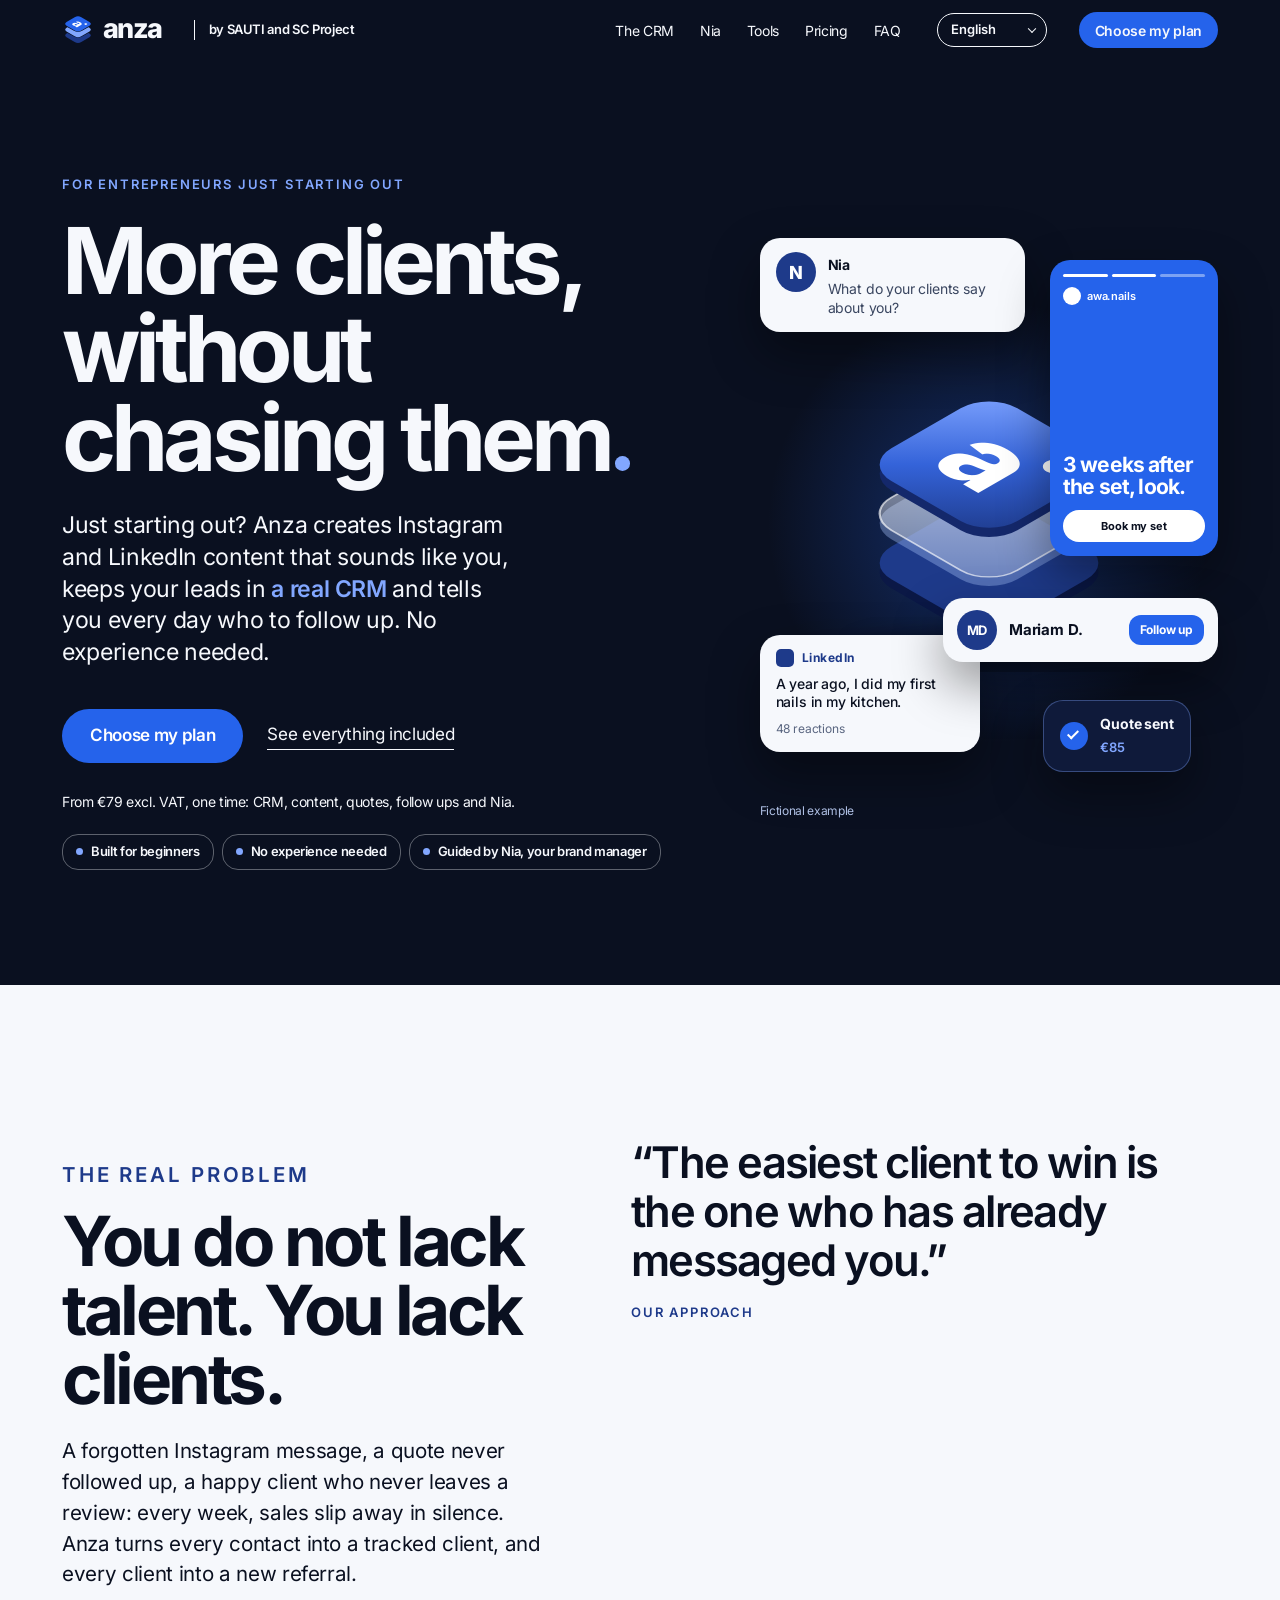
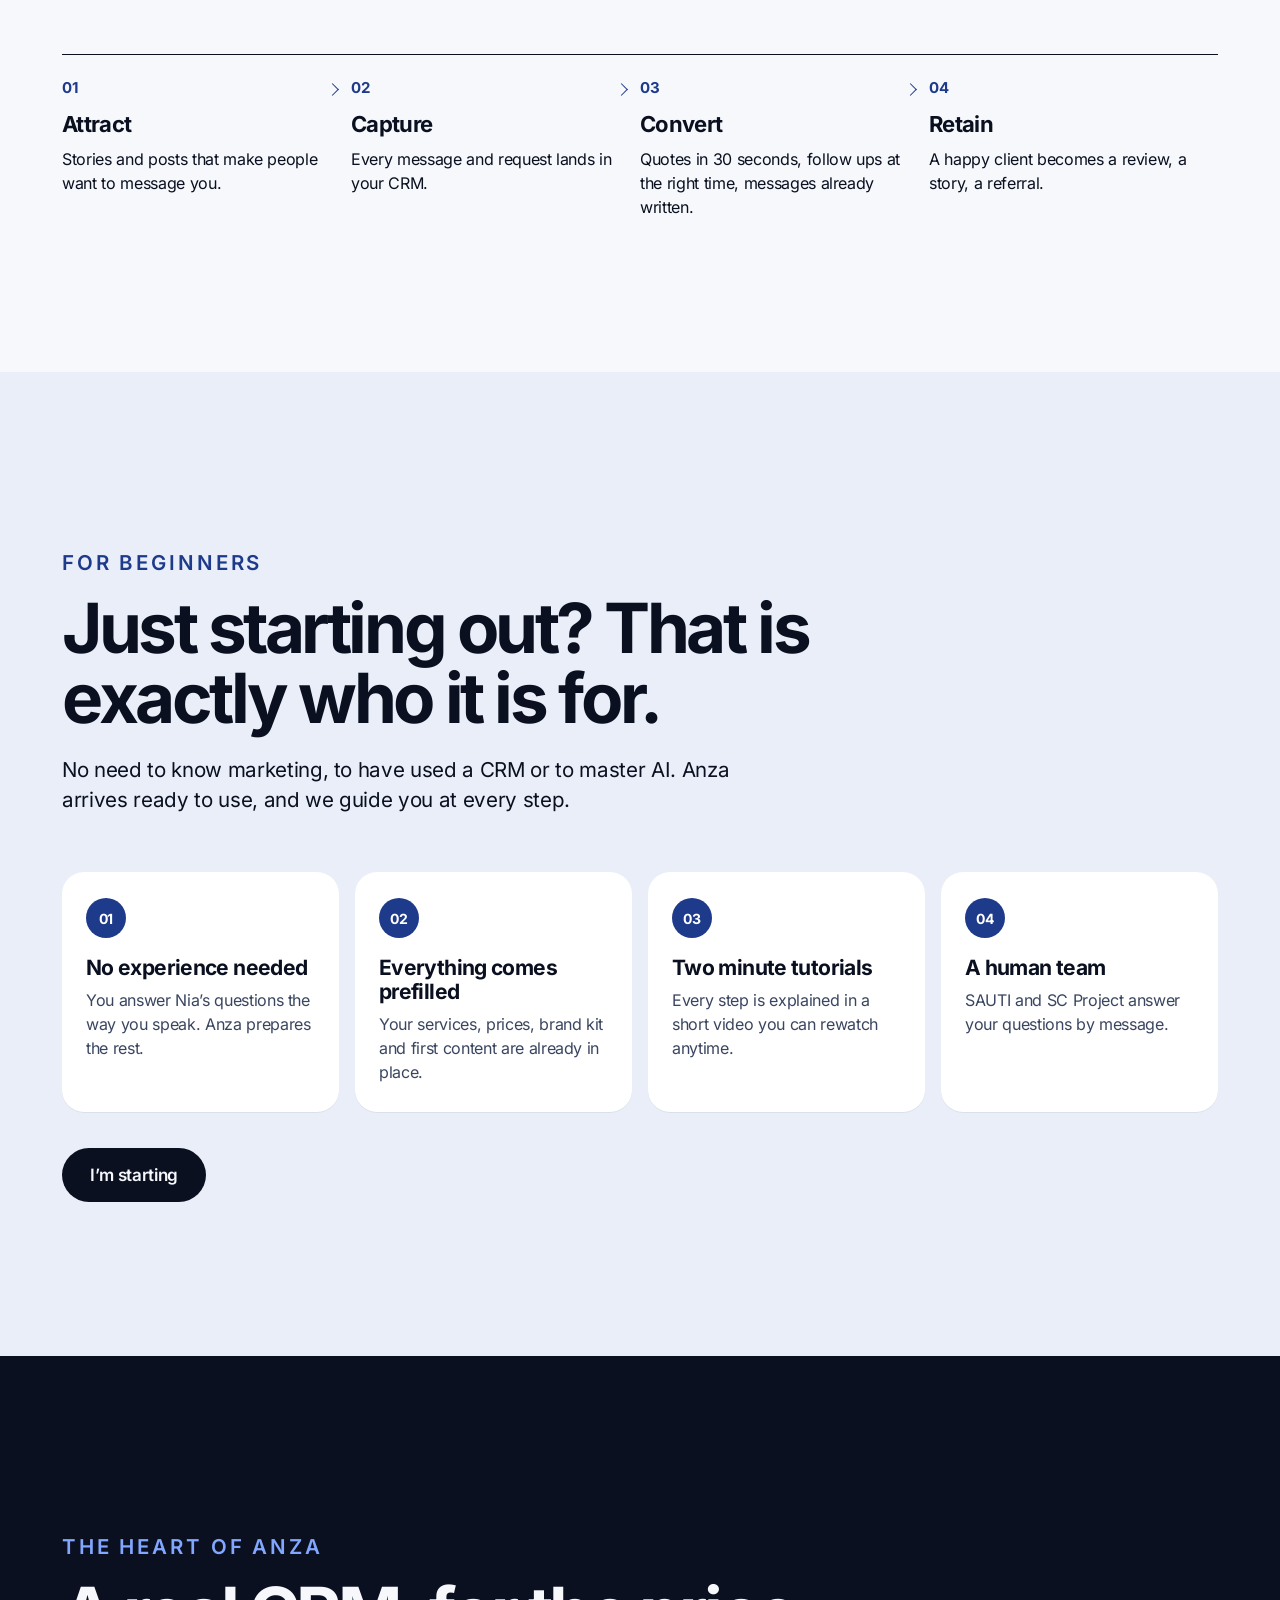
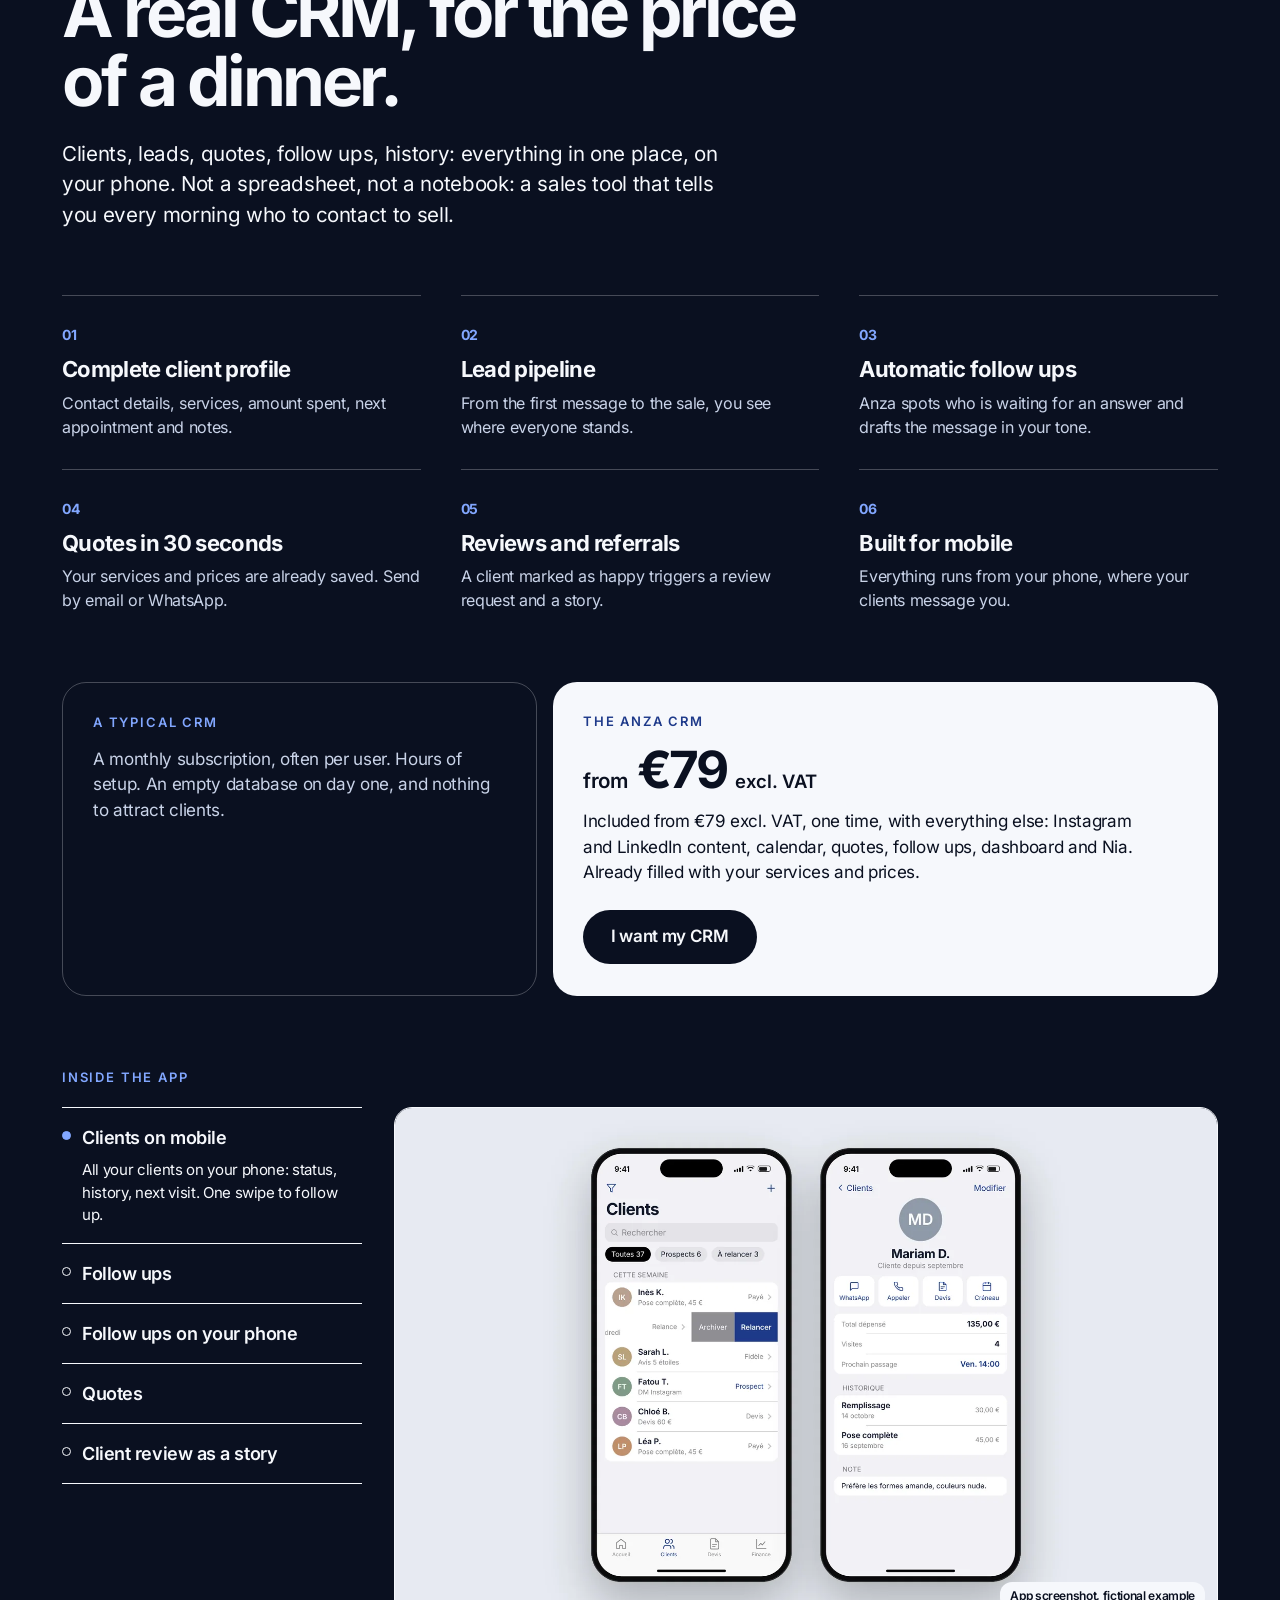
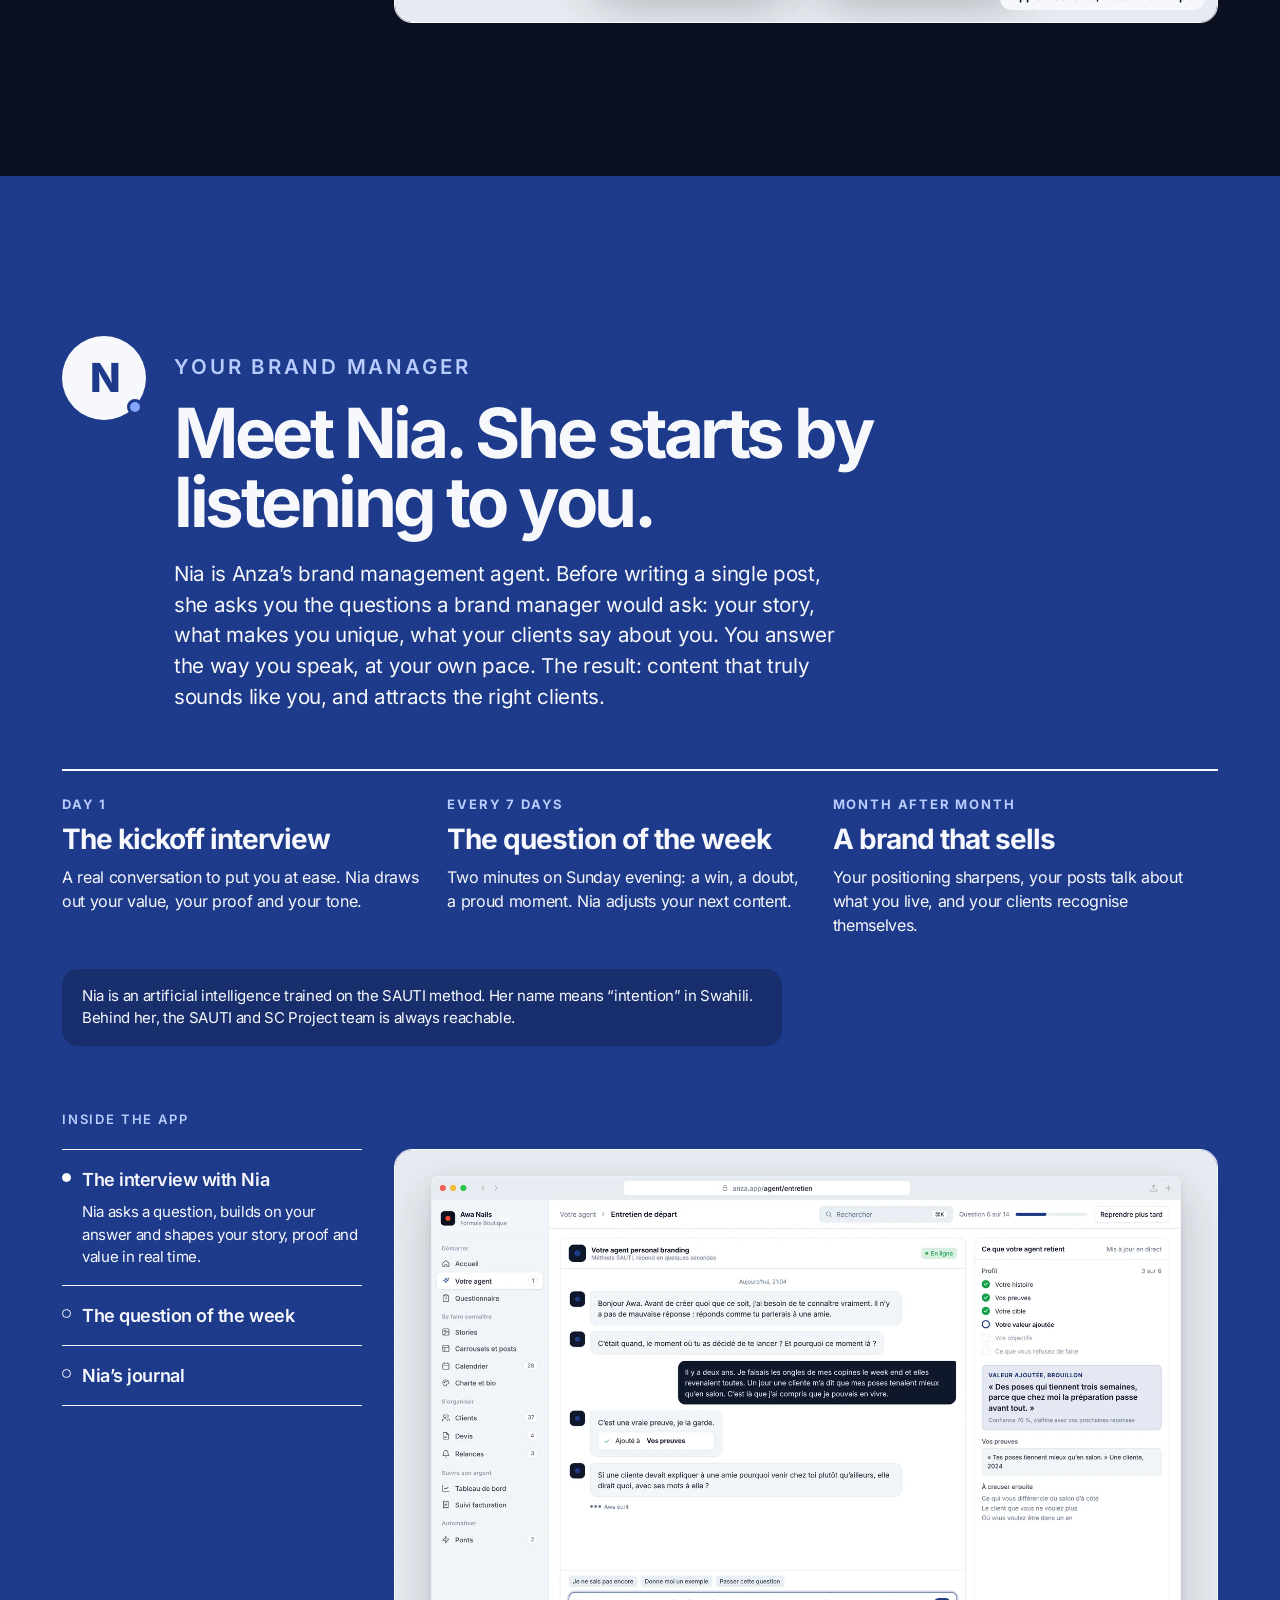
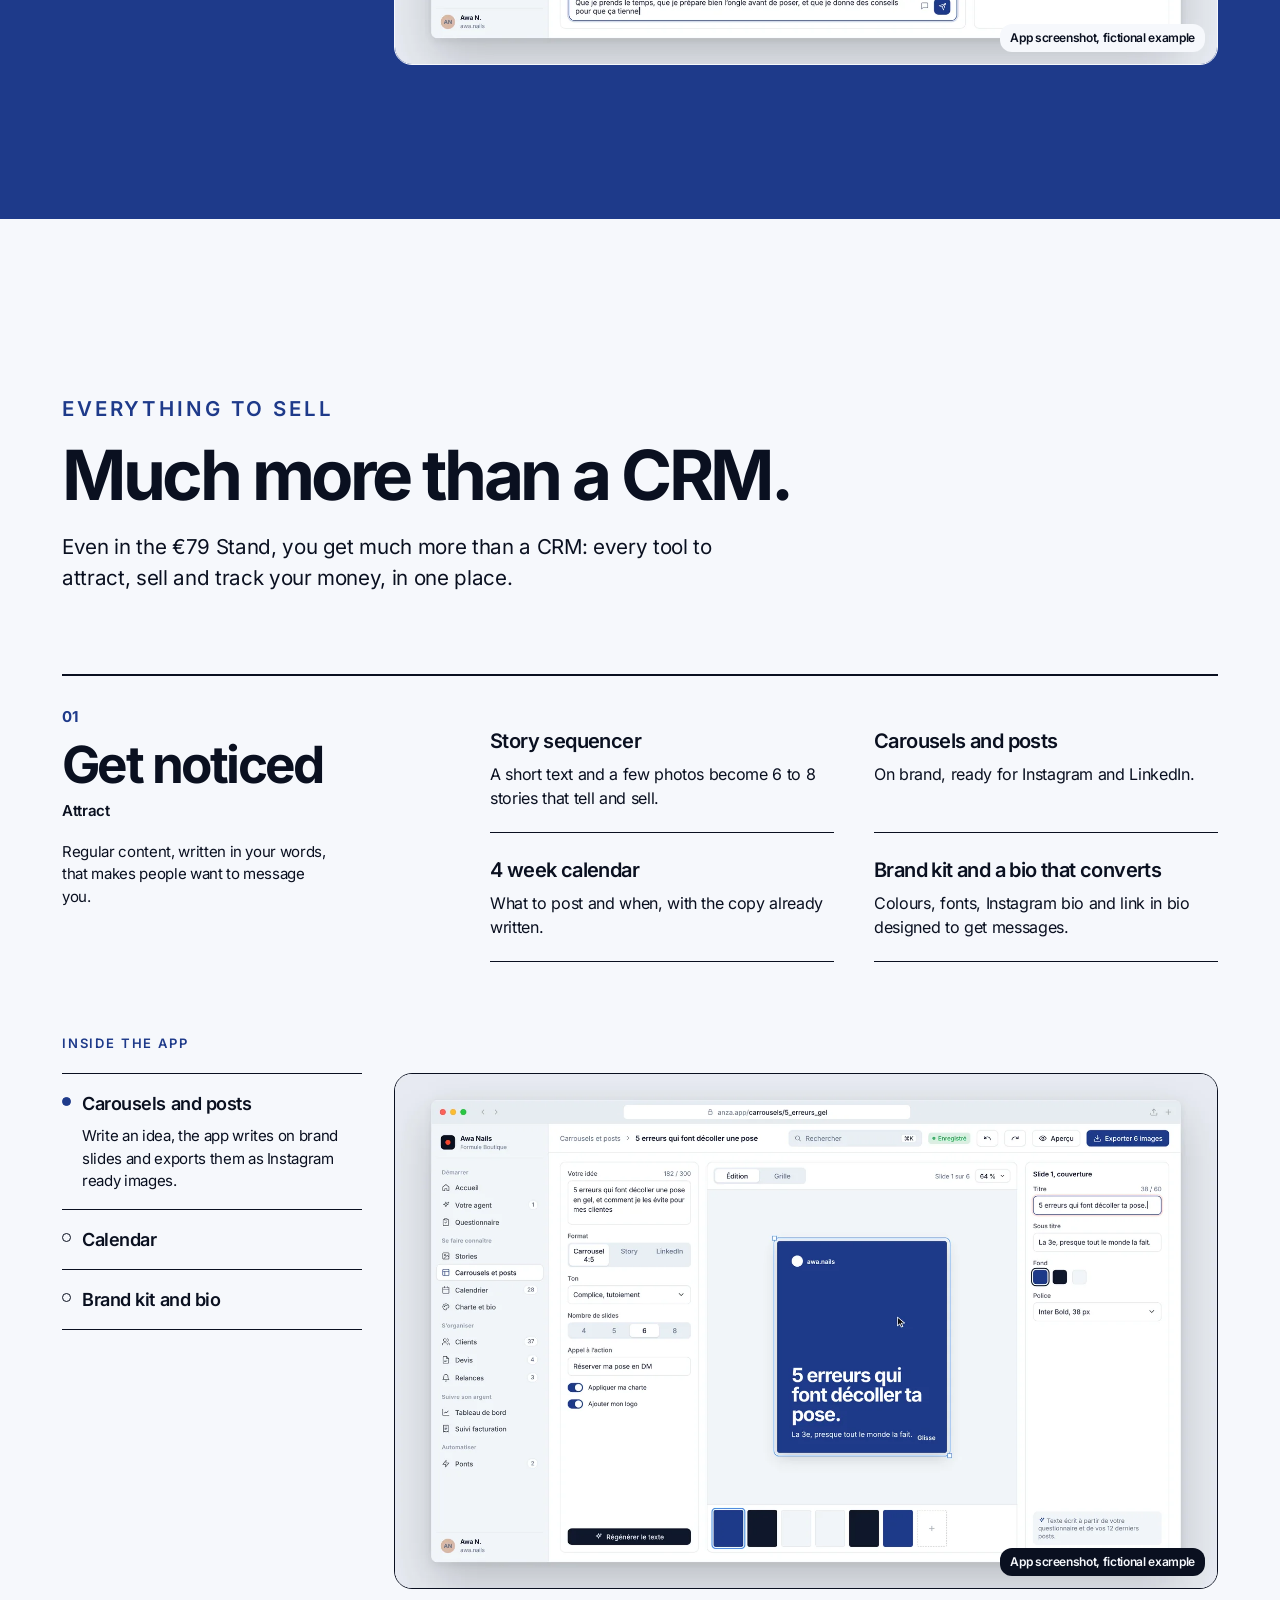
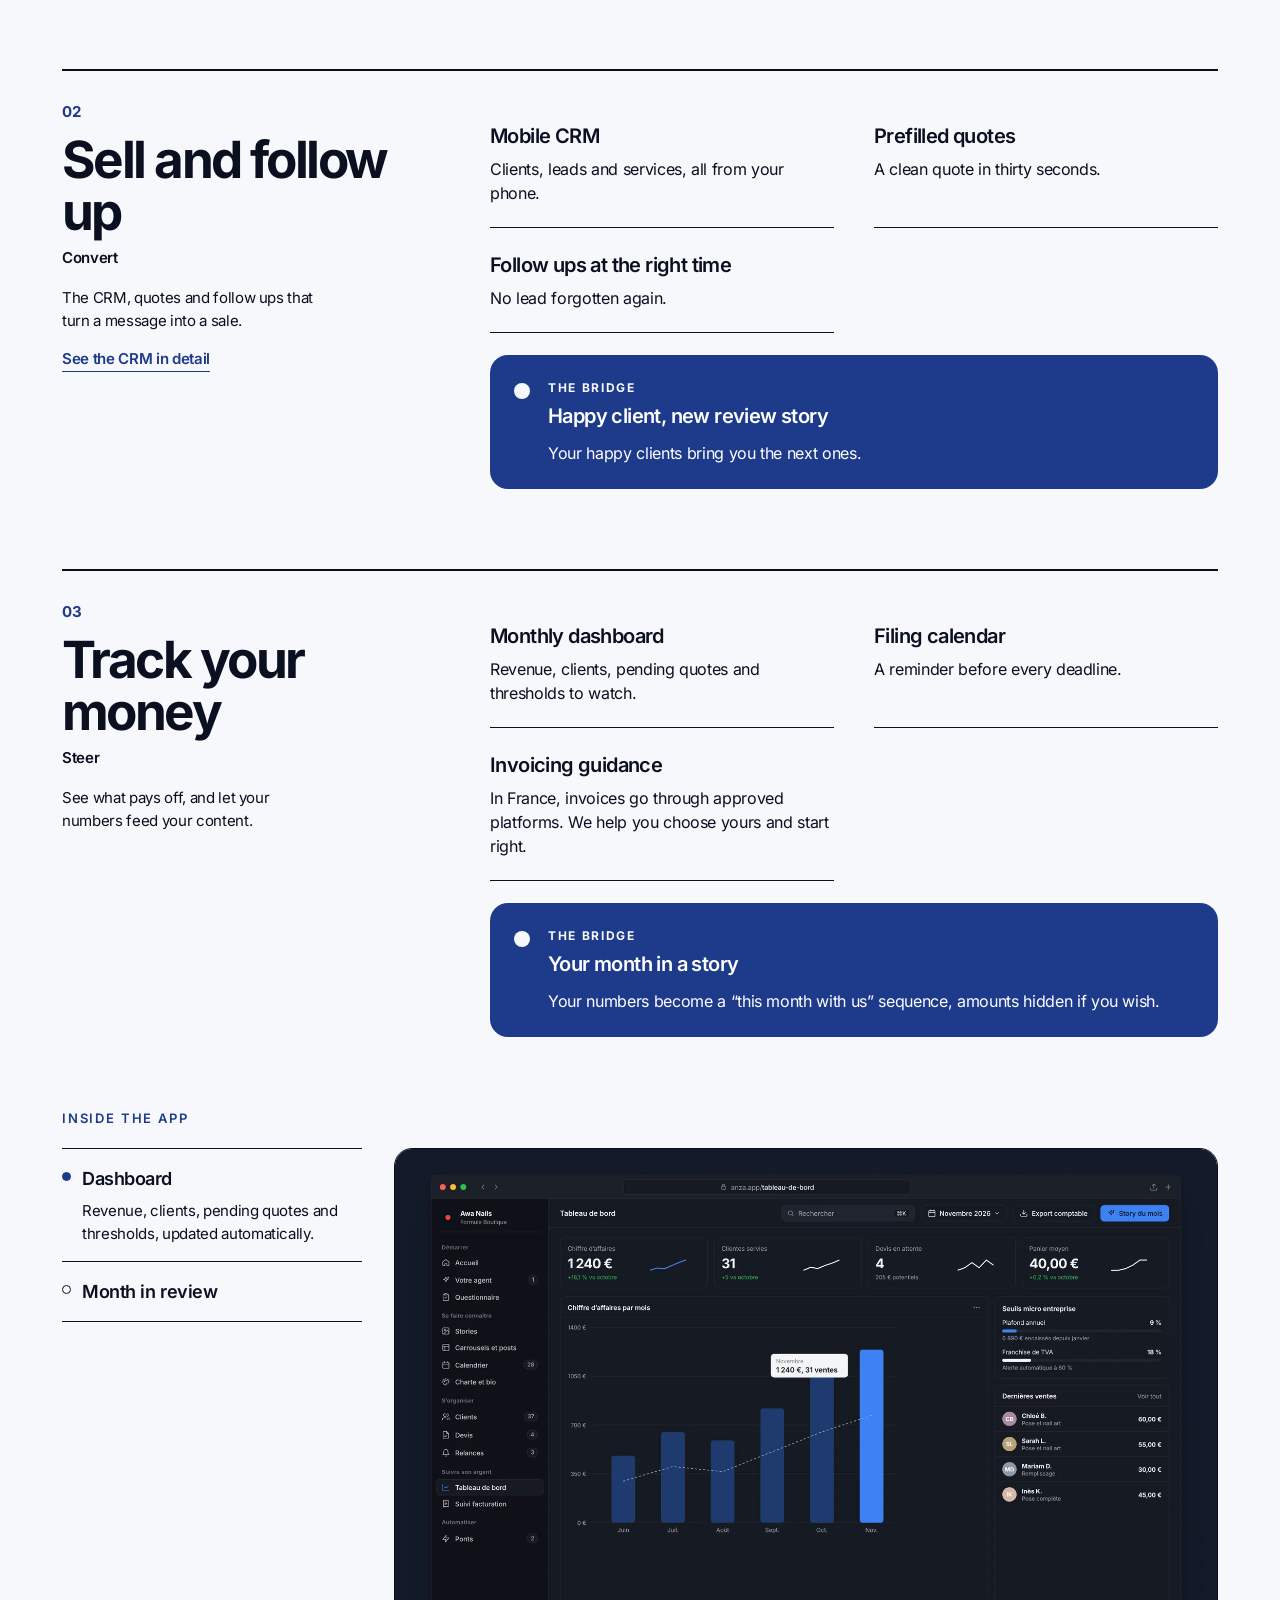
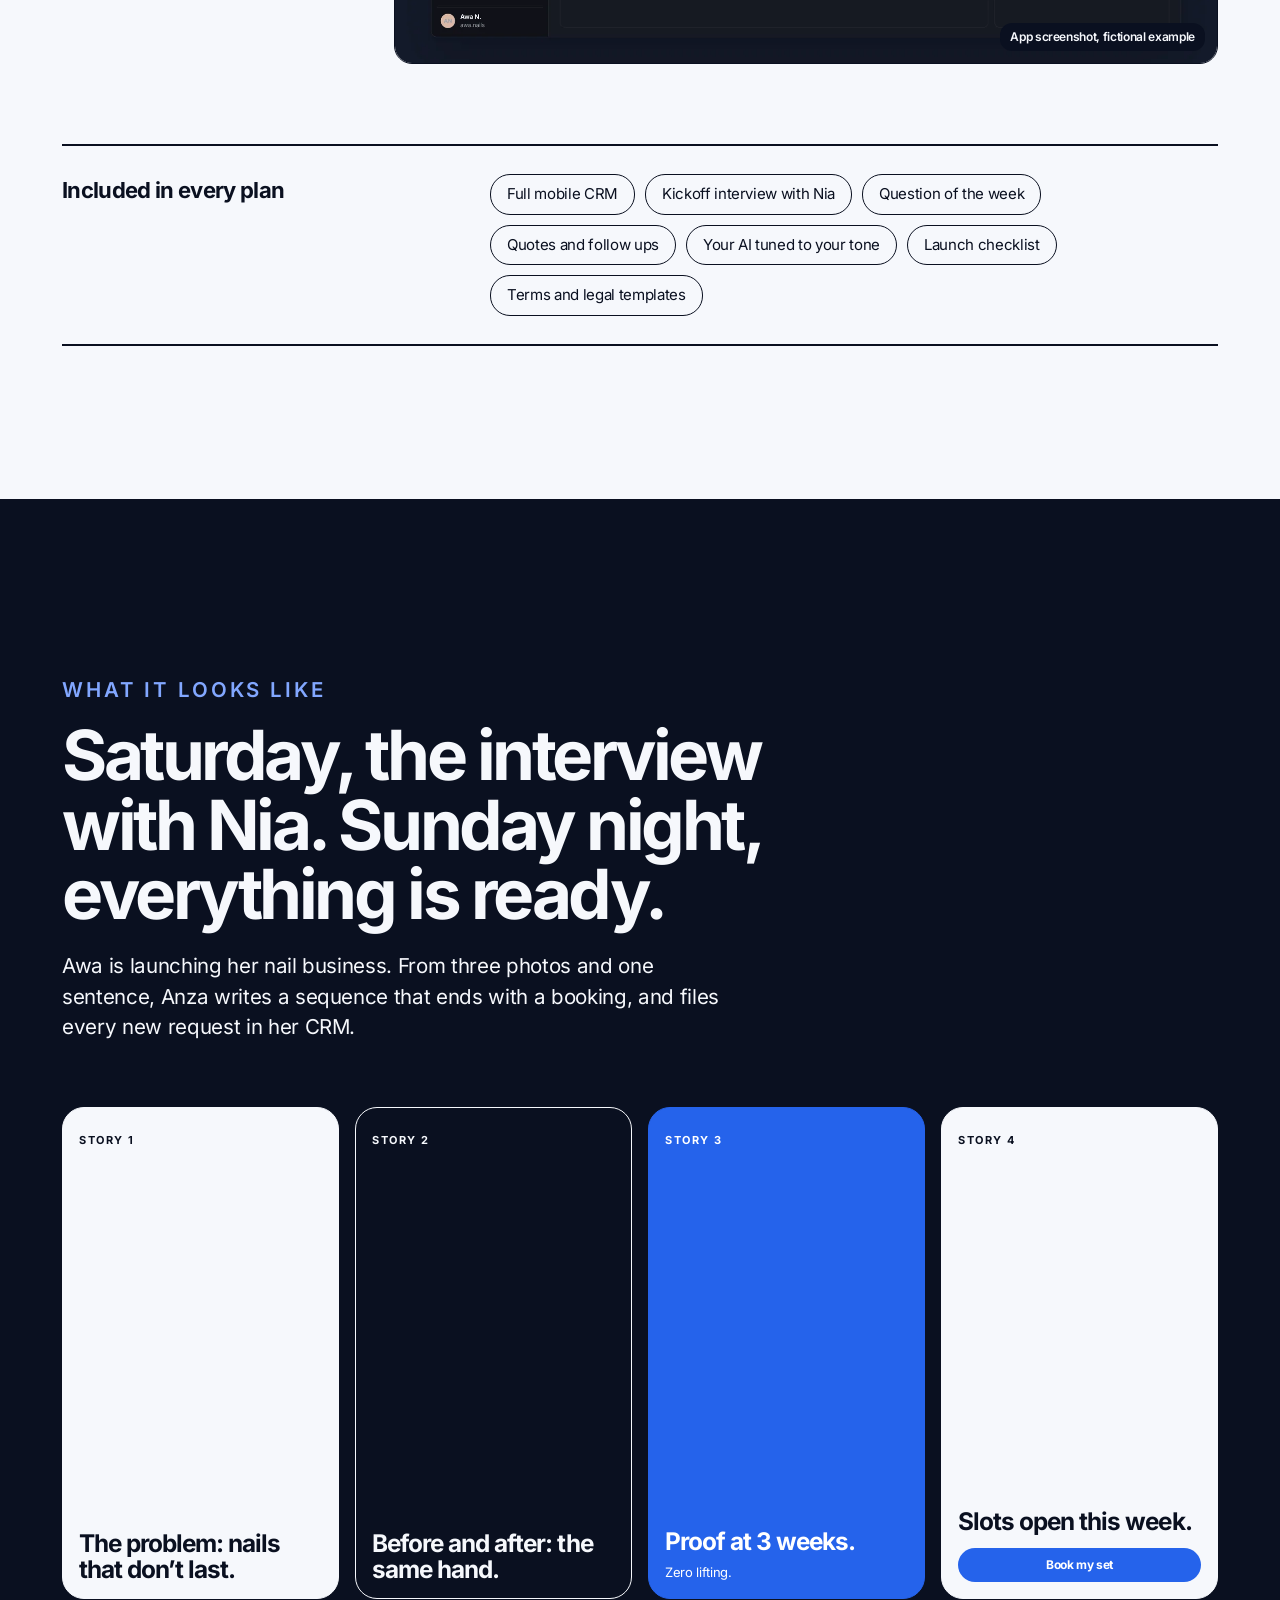
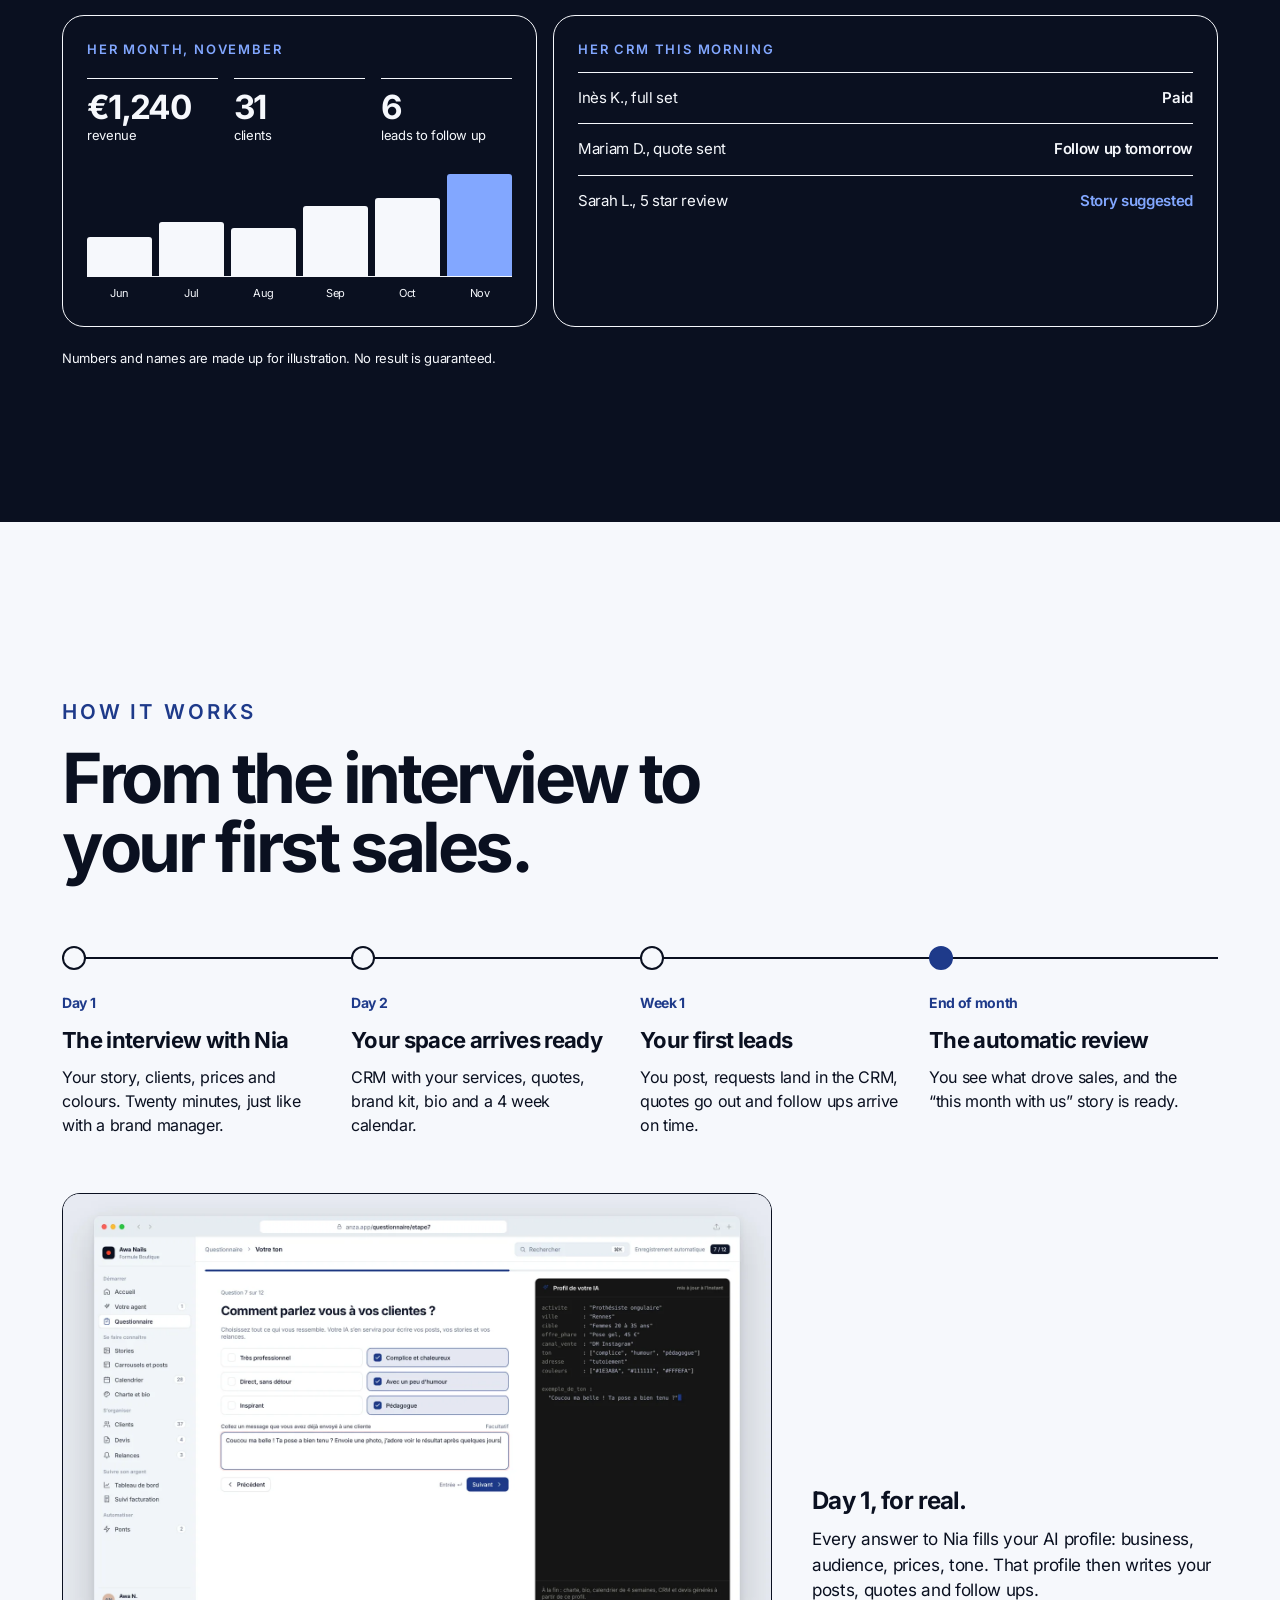
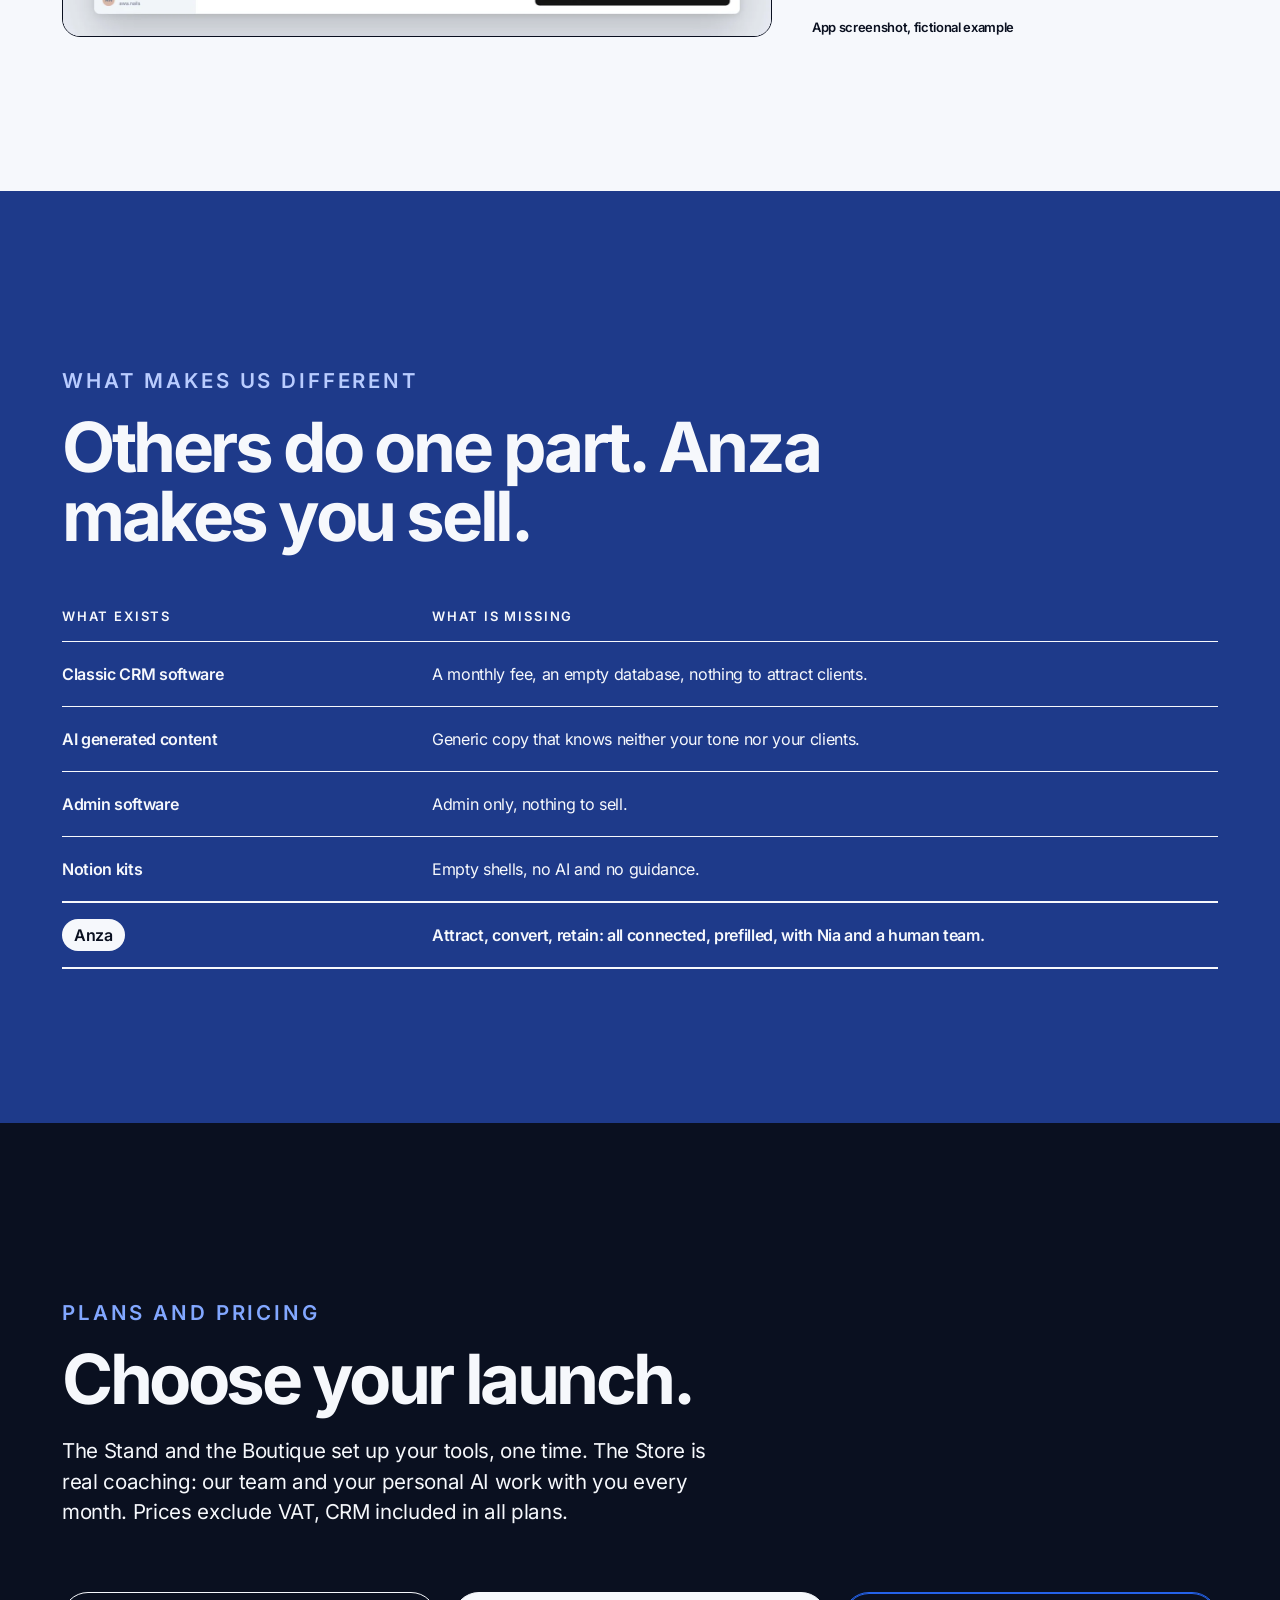
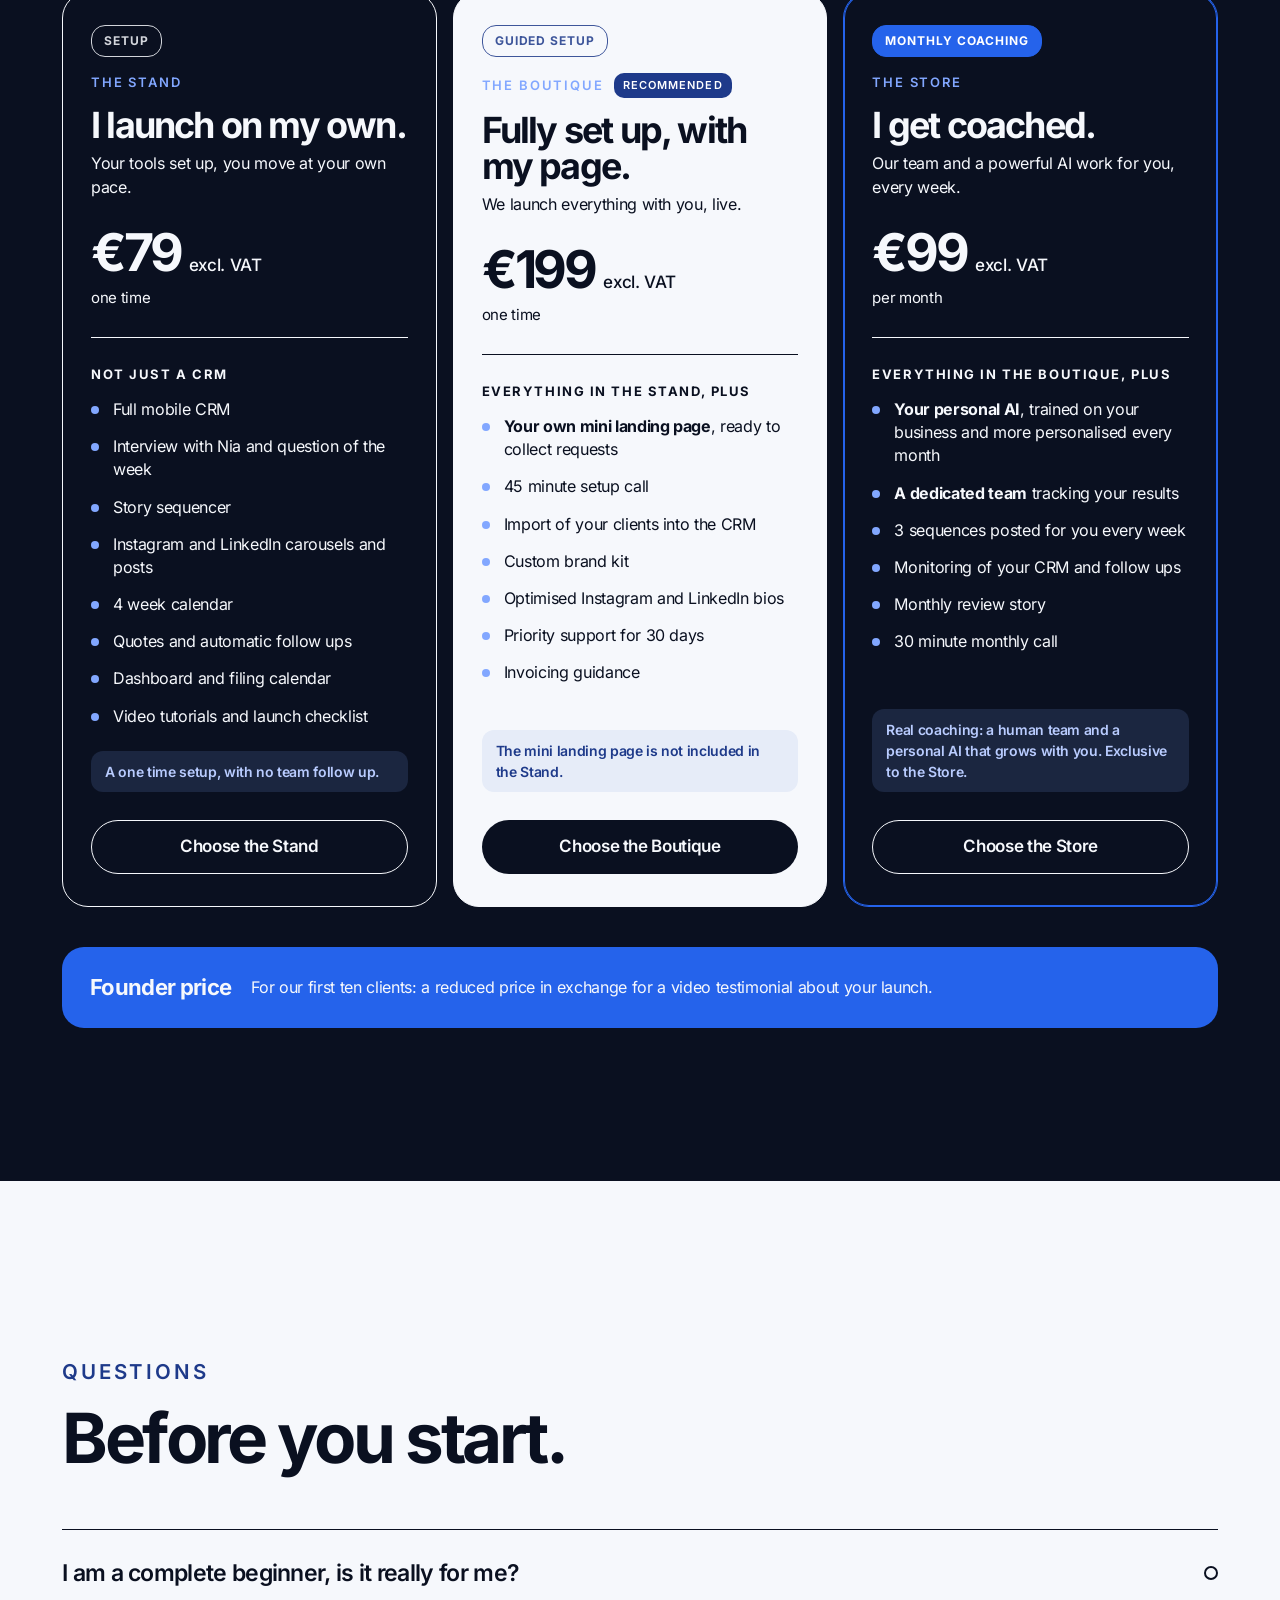
==== commit e527b324: "Add files via upload" ====
--- a/index.html
+++ b/index.html
@@ -4,19 +4,24 @@
 <meta charset="utf-8">
 <meta name="viewport" content="width=device-width,initial-scale=1,viewport-fit=cover">
 <title data-i18n="meta.title">Anza, plus de clients sans courir après</title>
-<meta name="description" content="Anza aide ceux qui se lancent à trouver des clients : contenus Instagram et LinkedIn à votre image, un vrai CRM, devis et relances, avec Nia, votre brand manager. Dès 79 € + TVA." data-i18n-content="meta.desc">
+<meta name="description" content="Anza aide ceux qui se lancent à trouver des clients : contenus Instagram et LinkedIn à votre image, un vrai CRM, devis et relances, avec Nia, votre brand manager. Dès 79 € HT." data-i18n-content="meta.desc">
 <meta name="theme-color" content="#0A1020">
 <meta property="og:type" content="website">
 <meta property="og:url" content="https://anza.website/">
 <meta property="og:title" content="Anza, plus de clients sans courir après">
-<meta property="og:description" content="Un vrai CRM, des contenus à votre image et Nia, votre brand manager. Dès 79 € + TVA.">
+<meta property="og:description" content="Un vrai CRM, des contenus à votre image et Nia, votre brand manager. Pensé pour ceux qui se lancent. Dès 79 € HT.">
 <meta property="og:image" content="https://anza.website/og-image.png">
 <meta property="og:image:width" content="1200">
 <meta property="og:image:height" content="630">
 <meta name="twitter:card" content="summary_large_image">
-<link rel="icon" href="favicon.png" type="image/png">
+<link rel="icon" href="favicon.ico" sizes="any">
+<link rel="icon" href="favicon.png" type="image/png" sizes="32x32">
+<link rel="icon" href="favicon-48.png" type="image/png" sizes="48x48">
+<link rel="icon" href="icon-192.png" type="image/png" sizes="192x192">
 <link rel="apple-touch-icon" href="apple-touch-icon.png">
+<link rel="manifest" href="site.webmanifest">
 <link rel="preload" as="font" type="font/woff2" href="inter-700.woff2" crossorigin>
+<script type="application/ld+json">{"@context":"https://schema.org","@graph":[{"@type":"WebSite","name":"Anza","url":"https://anza.website/"},{"@type":"Organization","name":"Anza","url":"https://anza.website/","logo":"https://anza.website/icon-512.png","email":"contact@anza.website"}]}</script>
 <link rel="stylesheet" href="style.css">
 <script>document.documentElement.classList.add('js')</script>
 <script src="i18n.js"></script>
@@ -67,7 +72,7 @@
           <a class="btn blue" href="#formules" data-i18n="nav.cta">Choisir ma formule</a>
           <a class="more" href="#outils" data-i18n="hero.more">Voir tout ce qui est inclus</a>
         </div>
-        <p class="hero-note" data-i18n="hero.note">Dès 79 € + TVA, une seule fois : CRM, contenus, devis, relances et Nia.</p>
+        <p class="hero-note" data-i18n="hero.note">Dès 79 € HT, une seule fois : CRM, contenus, devis, relances et Nia.</p>
         <ul class="chips"><li data-i18n="hero.chip1">Pensé pour les débutants</li><li data-i18n="hero.chip2">Aucune expérience requise</li><li data-i18n="hero.chip3">Accompagné par Nia, votre brand manager</li></ul>
       </div>
       <div class="hv" role="img" aria-label="Aperçu des outils Anza : Nia, une story, un post LinkedIn, le CRM et un devis, exemple fictif" data-i18n-aria-label="hv.aria">
@@ -142,7 +147,7 @@
       </ul>
       <div class="vs reveal">
         <div class="vs-them"><p class="vs-k" data-i18n="cp.l">Un CRM classique</p><p data-i18n="cp.ld">Un abonnement chaque mois, souvent par utilisateur. Une configuration de plusieurs heures. Une base vide au départ, et rien pour attirer des clients.</p></div>
-        <div class="vs-us"><p class="vs-k" data-i18n="cp.r">Le CRM Anza</p><p class="vs-price"><span data-i18n="crm.from">dès</span> <span data-i18n="pr.a">79 €</span> <small data-i18n="vat">+ TVA</small></p><p data-i18n="cp.rd">Inclus dès 79 € + TVA, une seule fois, avec tout le reste : contenus Instagram et LinkedIn, calendrier, devis, relances, tableau de bord et Nia. Déjà rempli avec vos prestations et vos prix.</p><a class="btn ink" href="#formules" data-i18n="crm.cta">Je veux mon CRM</a></div>
+        <div class="vs-us"><p class="vs-k" data-i18n="cp.r">Le CRM Anza</p><p class="vs-price"><span data-i18n="crm.from">dès</span> <span data-i18n="pr.a">79 €</span> <small data-i18n="vat">HT</small></p><p data-i18n="cp.rd">Inclus dès 79 € HT, une seule fois, avec tout le reste : contenus Instagram et LinkedIn, calendrier, devis, relances, tableau de bord et Nia. Déjà rempli avec vos prestations et vos prix.</p><a class="btn ink" href="#formules" data-i18n="crm.cta">Je veux mon CRM</a></div>
       </div>
       <div class="tool reveal" data-tabs><p class="tool-label" data-i18n="tool.label">Dans l’outil</p><div class="tool-tabs" role="tablist" aria-label="Le CRM Anza" data-i18n-aria-label="tabs.crm"><button type="button" role="tab" id="t-crm0" aria-selected="true" aria-controls="p-crm0"><strong data-i18n="t.clients">Clients sur mobile</strong><span data-i18n="t.clients.d">Toutes vos clientes dans votre téléphone : statut, historique, prochain passage. Un geste suffit pour relancer.</span></button><button type="button" role="tab" id="t-crm1" aria-selected="false" aria-controls="p-crm1"><strong data-i18n="t.relances">Relances</strong><span data-i18n="t.relances.d">Vous fixez les règles une fois. Anza repère qui attend une réponse et prépare le message.</span></button><button type="button" role="tab" id="t-crm2" aria-selected="false" aria-controls="p-crm2"><strong data-i18n="t.relmob">Relances sur téléphone</strong><span data-i18n="t.relmob.d">Une notification au bon moment, le message déjà écrit : il ne reste qu’à l’envoyer.</span></button><button type="button" role="tab" id="t-crm3" aria-selected="false" aria-controls="p-crm3"><strong data-i18n="t.devis">Devis</strong><span data-i18n="t.devis.d">Trois lettres du nom, vos prestations cochées : le devis PDF part par mail ou WhatsApp.</span></button><button type="button" role="tab" id="t-crm4" aria-selected="false" aria-controls="p-crm4"><strong data-i18n="t.avis">Avis client en story</strong><span data-i18n="t.avis.d">Une cliente satisfaite déclenche une story avis, envoyée pour accord avant toute publication.</span></button></div><figure class="tool-shot"><img id="p-crm0" role="tabpanel" aria-labelledby="t-crm0" src="outil-clients.webp" width="1600" height="1000" alt="Capture de l’outil Anza, exemple fictif" data-i18n-alt="alt.shot" loading="lazy"><img id="p-crm1" role="tabpanel" aria-labelledby="t-crm1" src="outil-relances.webp" width="1600" height="1000" alt="Capture de l’outil Anza, exemple fictif" data-i18n-alt="alt.shot" loading="lazy" hidden><img id="p-crm2" role="tabpanel" aria-labelledby="t-crm2" src="outil-relances-mobile.webp" width="1600" height="1000" alt="Capture de l’outil Anza, exemple fictif" data-i18n-alt="alt.shot" loading="lazy" hidden><img id="p-crm3" role="tabpanel" aria-labelledby="t-crm3" src="outil-devis.webp" width="1600" height="1000" alt="Capture de l’outil Anza, exemple fictif" data-i18n-alt="alt.shot" loading="lazy" hidden><img id="p-crm4" role="tabpanel" aria-labelledby="t-crm4" src="outil-pont-avis.webp" width="1600" height="1000" alt="Capture de l’outil Anza, exemple fictif" data-i18n-alt="alt.shot" loading="lazy" hidden><figcaption data-i18n="tool.cap">Capture de l’outil, exemple fictif</figcaption></figure></div>
     </div>
@@ -278,33 +283,33 @@
           <p class="tag" data-i18n="a.tag">Le Stand</p>
           <h3 data-i18n="a.h">Je me lance seul.</h3>
           <p class="for" data-i18n="a.for">Vos outils installés, vous avancez à votre rythme.</p>
-          <p class="price"><span data-i18n="pr.a">79 €</span><small data-i18n="vat">+ TVA</small></p>
+          <p class="price"><span data-i18n="pr.a">79 €</span><small data-i18n="vat">HT</small></p>
           <p class="per" data-i18n="once">une seule fois</p>
           <ul><li class="head" data-i18n="a.head">Pas seulement un CRM</li><li data-i18n="a.1">CRM complet sur mobile</li><li data-i18n="a.2">Entretien avec Nia et question de la semaine</li><li data-i18n="a.3">Séquenceur de stories</li><li data-i18n="a.7">Carrousels et posts Instagram et LinkedIn</li><li data-i18n="a.4">Calendrier de 4 semaines</li><li data-i18n="a.5">Devis et relances automatiques</li><li data-i18n="a.8">Tableau de bord et calendrier des déclarations</li><li data-i18n="a.6">Tutoriels vidéo et checklist de démarrage</li></ul>
           <p class="pnote" data-i18n="a.note">Une installation, sans suivi de l’équipe.</p>
-          <a class="btn line" href="mailto:contact@agencysauti.com?subject=Anza%2C%20formule%20Le%20Stand" data-i18n-href="mail.a" data-i18n="a.cta">Choisir le Stand</a>
+          <a class="btn line" target="_blank" rel="noopener" href="https://calendly.com/contact-anza/30min" data-i18n-href="mail.a" data-i18n="a.cta">Choisir le Stand</a>
         </article>
         <article class="plan featured">
           <p class="kind" data-i18n="kind.b">Installation guidée</p>
           <p class="tag"><span data-i18n="b.tag">La Boutique</span><em class="badge" data-i18n="b.badge">Recommandée</em></p>
           <h3 data-i18n="b.h">Tout installé, avec ma page.</h3>
           <p class="for" data-i18n="b.for">On lance tout avec vous, en direct.</p>
-          <p class="price"><span data-i18n="pr.b">199 €</span><small data-i18n="vat">+ TVA</small></p>
+          <p class="price"><span data-i18n="pr.b">199 €</span><small data-i18n="vat">HT</small></p>
           <p class="per" data-i18n="once">une seule fois</p>
           <ul><li class="head" data-i18n="b.head">Tout le Stand, plus</li><li data-i18n="b.1"><b>Mini landing page à votre image</b>, prête à recevoir vos demandes</li><li data-i18n="b.2">Appel d’installation de 45 minutes</li><li data-i18n="b.3">Import de vos clients dans le CRM</li><li data-i18n="b.4">Charte visuelle sur mesure</li><li data-i18n="b.5">Bios Instagram et LinkedIn optimisées</li><li data-i18n="b.8">Support prioritaire pendant 30 jours</li><li data-i18n="b.6">Conseils et suivi facturation</li></ul>
           <p class="pnote" data-i18n="b.note">La mini landing page n’est pas incluse dans le Stand.</p>
-          <a class="btn ink" href="mailto:contact@agencysauti.com?subject=Anza%2C%20formule%20La%20Boutique" data-i18n-href="mail.b" data-i18n="b.cta">Choisir la Boutique</a>
+          <a class="btn ink" target="_blank" rel="noopener" href="https://calendly.com/contact-anza/30min" data-i18n-href="mail.b" data-i18n="b.cta">Choisir la Boutique</a>
         </article>
         <article class="plan">
           <p class="kind hi" data-i18n="kind.c">Accompagnement mensuel</p>
           <p class="tag" data-i18n="c.tag">Le Magasin</p>
           <h3 data-i18n="c.h">Je suis accompagné.</h3>
           <p class="for" data-i18n="c.for">Notre équipe et une IA performante travaillent pour vous, chaque semaine.</p>
-          <p class="price"><span data-i18n="pr.c">99 €</span><small data-i18n="vat">+ TVA</small></p>
+          <p class="price"><span data-i18n="pr.c">99 €</span><small data-i18n="vat">HT</small></p>
           <p class="per" data-i18n="month">par mois</p>
           <ul><li class="head" data-i18n="c.head">Toute la Boutique, plus</li><li data-i18n="c.0"><b>Votre IA personnelle</b>, entraînée sur votre activité et plus personnalisée chaque mois</li><li data-i18n="c.5"><b>Une équipe dédiée</b> qui suit vos résultats</li><li data-i18n="c.1">3 séquences publiées pour vous chaque semaine</li><li data-i18n="c.2">Suivi de votre CRM et de vos relances</li><li data-i18n="c.3">Story bilan du mois</li><li data-i18n="c.4">Point mensuel de 30 minutes</li></ul>
           <p class="pnote" data-i18n="c.note">Un vrai accompagnement : une équipe humaine et une IA personnelle qui progresse avec vous. Réservé au Magasin.</p>
-          <a class="btn line" href="mailto:contact@agencysauti.com?subject=Anza%2C%20formule%20Le%20Magasin" data-i18n-href="mail.c" data-i18n="c.cta">Choisir le Magasin</a>
+          <a class="btn line" target="_blank" rel="noopener" href="https://calendly.com/contact-anza/30min" data-i18n-href="mail.c" data-i18n="c.cta">Choisir le Magasin</a>
         </article>
       </div>
       <div class="founder reveal"><strong data-i18n="fd.t">Tarif fondateur</strong><p data-i18n="fd.d">Pour nos dix premiers clients : un tarif réduit en échange d’un témoignage vidéo sur votre lancement.</p></div>
@@ -320,7 +325,7 @@
       <div class="faq reveal">
         <details><summary data-i18n="fq0.q">Je débute, c’est vraiment pour moi ?</summary><p data-i18n="fq0.a">Oui, c’est même pour ça qu’Anza existe. Vous n’avez besoin d’aucune connaissance en marketing, en CRM ou en IA : Nia vous pose les questions, tout arrive prérempli, des tutoriels de deux minutes expliquent chaque geste et notre équipe répond par message.</p></details><details><summary data-i18n="fq1.q">En combien de temps tout est prêt ?</summary><p data-i18n="fq1.a">L’entretien avec Nia prend une vingtaine de minutes. Votre espace arrive rempli le lendemain : CRM avec vos prestations, devis, charte, bio et calendrier de 4 semaines.</p></details><details><summary data-i18n="fq3.q">Qu’est ce qu’il y a dans le Stand à 79 € ?</summary><p data-i18n="fq3.a">Bien plus qu’un CRM : l’entretien avec Nia, le séquenceur de stories, les carrousels et posts Instagram et LinkedIn, le calendrier de 4 semaines, les devis, les relances automatiques, le tableau de bord et les tutoriels. Vous payez une seule fois, sans abonnement par utilisateur.</p></details><details><summary data-i18n="fq9.q">Quelle différence entre le Stand et la Boutique ?</summary><p data-i18n="fq9.a">Avec le Stand, vous avancez seul avec les outils. Avec la Boutique, on lance tout avec vous : mini landing page, appel de 45 minutes, import de vos clients, charte sur mesure et support prioritaire pendant 30 jours.</p></details><details><summary data-i18n="fq11.q">Installation ou accompagnement, quelle différence ?</summary><p data-i18n="fq11.a">Le Stand est une installation : vos outils sont prêts, vous avancez seul. La Boutique ajoute une installation guidée avec vous et 30 jours de support. Le Magasin est un accompagnement mensuel : notre équipe publie pour vous, suit votre CRM et vos relances, fait le point chaque mois, et votre IA personnelle devient plus performante au fil des mois.</p></details><details><summary data-i18n="fq10.q">Qu’est ce que l’IA personnelle du Magasin ?</summary><p data-i18n="fq10.a">Dans toutes les formules, l’IA est réglée sur votre ton. Avec le Magasin, vous avez votre propre IA, entraînée sur votre activité, vos réponses à Nia et les résultats de vos publications. Elle devient plus précise chaque mois.</p></details><details><summary data-i18n="fq2.q">Qui est Nia ?</summary><p data-i18n="fq2.a">Nia est l’agent de brand management d’Anza : une intelligence artificielle formée à la méthode SAUTI, présentée comme une brand manager pour que l’échange soit naturel. Elle pose les questions, trouve votre ton et prépare vos contenus. Vous savez toujours que vous parlez à une IA, et l’équipe humaine reste joignable.</p></details><details><summary data-i18n="fq4.q">Ça fonctionne dans mon pays ?</summary><p data-i18n="fq4.a">Oui. Anza s’utilise partout dans le monde et la page est disponible en plusieurs langues. Les conseils de facturation concernent la France ; ailleurs, nous vous orientons vers les solutions de votre pays.</p></details><details><summary data-i18n="fq5.q">Anza s’occupe de mes factures ?</summary><p data-i18n="fq5.a">Non. En France, la facturation passe par des plateformes agréées par l’État, et Anza n’en est pas une. Nous vous conseillons sur le choix de votre plateforme et faisons le point avec vous sur vos factures et vos seuils.</p></details><details><summary data-i18n="fq6.q">Vous promettez combien de clients ?</summary><p data-i18n="fq6.a">Aucun chiffre. Nous livrons des outils concrets, un CRM et une méthode. Les résultats dépendent de votre activité et de votre régularité.</p></details><details><summary data-i18n="fq7.q">Je peux changer de formule plus tard ?</summary><p data-i18n="fq7.a">Oui. Vous commencez avec le Stand et passez à la Boutique ou au Magasin quand votre activité grandit.</p></details><details><summary data-i18n="fq8.q">Mes données restent à moi ?</summary><p data-i18n="fq8.a">Oui. Vos clients, vos chiffres et vos contenus vous appartiennent et s’exportent à tout moment. Leur traitement respecte le RGPD : voir notre <a href="confidentialite.html">politique de confidentialité</a>.</p></details>
       </div>
-      <p class="faq-more reveal"><span data-i18n="faq.more">Une autre question ? Écrivez nous à</span> <a href="mailto:contact@agencysauti.com">contact@agencysauti.com</a></p>
+      <p class="faq-more reveal"><span data-i18n="faq.more">Une autre question ? Écrivez nous à</span> <a href="mailto:contact@anza.website?cc=sekoucmr@icloud.com,tyb191122@gmail.com">contact@anza.website</a></p>
     </div>
   </section>
 
@@ -331,7 +336,7 @@
       <p data-i18n="fin.p">Choisissez votre formule ce soir, faites l’entretien avec Nia demain, et commencez à vendre la semaine prochaine.</p>
       <div class="hero-actions">
         <a class="btn ink" href="#formules" data-i18n="nav.cta">Choisir ma formule</a>
-        <a class="more" href="mailto:contact@agencysauti.com?subject=Anza%2C%20une%20question" data-i18n-href="mail.q" data-i18n="fin.q">Poser une question</a>
+        <a class="more" href="mailto:contact@anza.website?cc=sekoucmr@icloud.com,tyb191122@gmail.com&subject=Anza%2C%20une%20question" data-i18n-href="mail.q" data-i18n="fin.q">Poser une question</a>
       </div>
     </div>
   </section>
@@ -355,10 +360,10 @@
 <rect width="160" height="160" rx="36" transform="matrix(0.866 0.5 -0.866 0.5 200 62)" fill="url(#ftt)"></rect>
 <g transform="matrix(0.866 0.5 -0.866 0.5 200 62)"><text x="76" y="118" text-anchor="middle" font-family="Inter" font-size="120" font-weight="800" fill="#FFFFFF" >a</text><circle cx="124" cy="40" r="11" fill="#FFFFFF"></circle></g>
 </svg><span class="wordmark">anza</span></a><p data-i18n="ft.desc">Un projet commun de SAUTI et SC Project.</p></div>
-      <div class="partners" role="group" aria-label="Partenaires" data-i18n-aria-label="partners"><img class="p-sauti" src="logo-cream.png" width="565" height="155" alt="SAUTI" loading="lazy"><span aria-hidden="true">×</span><img class="p-sc" src="logo-scproject.png" width="253" height="259" alt="SC Project" loading="lazy"></div>
+      <div class="partners" role="group" aria-label="Partenaires" data-i18n-aria-label="partners"><a class="plogo" href="https://www.sauticonseil.com/" target="_blank" rel="noopener"><img class="p-sauti" src="logo-cream.png" width="565" height="155" alt="SAUTI, site officiel" loading="lazy"></a><span aria-hidden="true">×</span><a class="plogo" href="https://scproject.tech/" target="_blank" rel="noopener"><img class="p-sc" src="logo-scproject.png" width="253" height="259" alt="SC Project, site officiel" loading="lazy"></a></div>
     </div>
     <div class="foot-mid">
-      <div class="foot-links"><a href="#crm" data-i18n="nav.crm">Le CRM</a><a href="#nia" data-i18n="nav.nia">Nia</a><a href="#formules" data-i18n="nav.plans">Formules</a><a href="#questions" data-i18n="nav.faq">Questions</a><a href="mailto:contact@agencysauti.com">contact@agencysauti.com</a></div>
+      <div class="foot-links"><a href="#crm" data-i18n="nav.crm">Le CRM</a><a href="#nia" data-i18n="nav.nia">Nia</a><a href="#formules" data-i18n="nav.plans">Formules</a><a href="#questions" data-i18n="nav.faq">Questions</a><a href="mailto:contact@anza.website?cc=sekoucmr@icloud.com,tyb191122@gmail.com">contact@anza.website</a></div>
       <label class="lang foot-lang"><span class="sr" data-i18n="lang.label">Langue</span><select data-lang-select aria-label="Langue" data-i18n-aria-label="lang.label"><option value="fr">Français</option><option value="en">English</option><option value="es">Español</option><option value="pt">Português</option><option value="de">Deutsch</option></select></label>
     </div>
     <div class="foot-bot">
--- a/style.css
+++ b/style.css
@@ -509,3 +509,4 @@
 .plan.featured .kind{color:#1E3A8A}
 .kind.hi{background:#2563EB;border-color:#2563EB;color:#fff;opacity:1}
 .plan:last-child{border-color:#2563EB;box-shadow:0 0 0 1px #2563EB inset}
+.plogo{display:inline-flex;transition:opacity .2s}.plogo:hover{opacity:.75}
